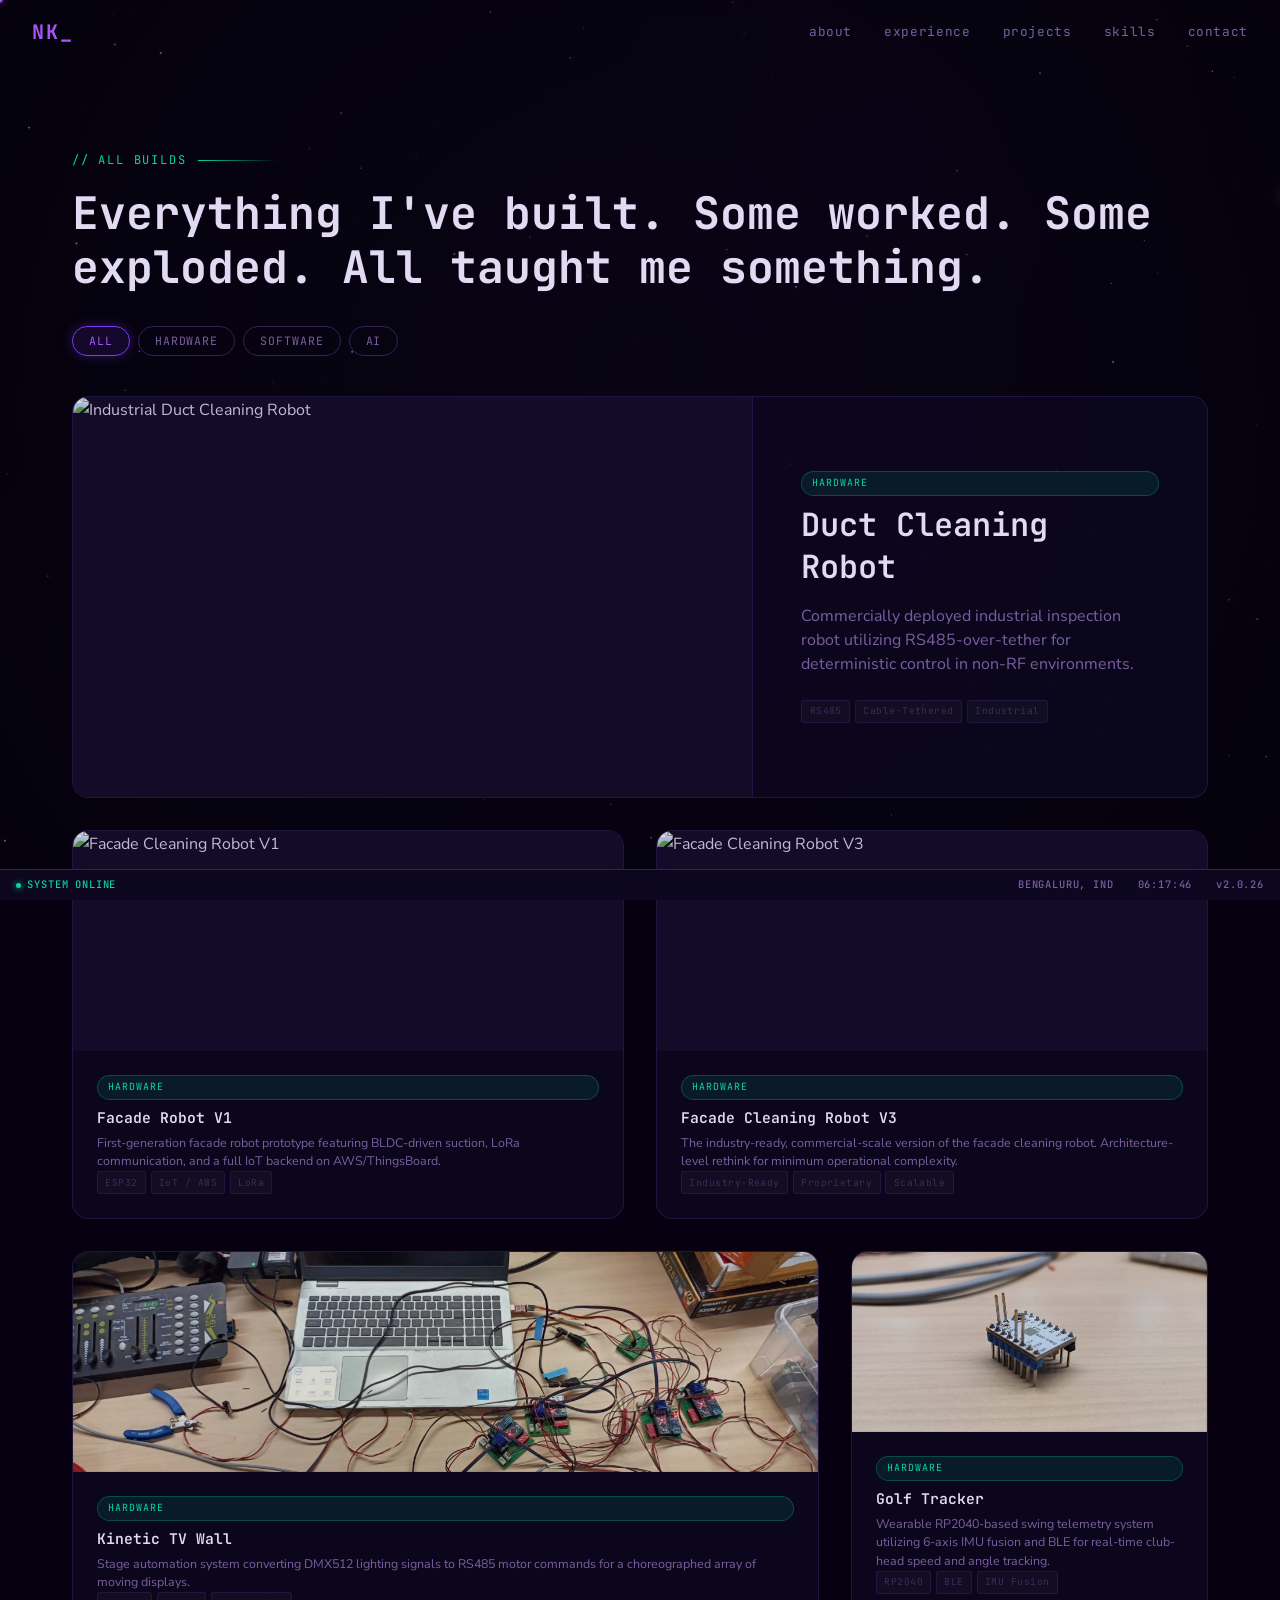
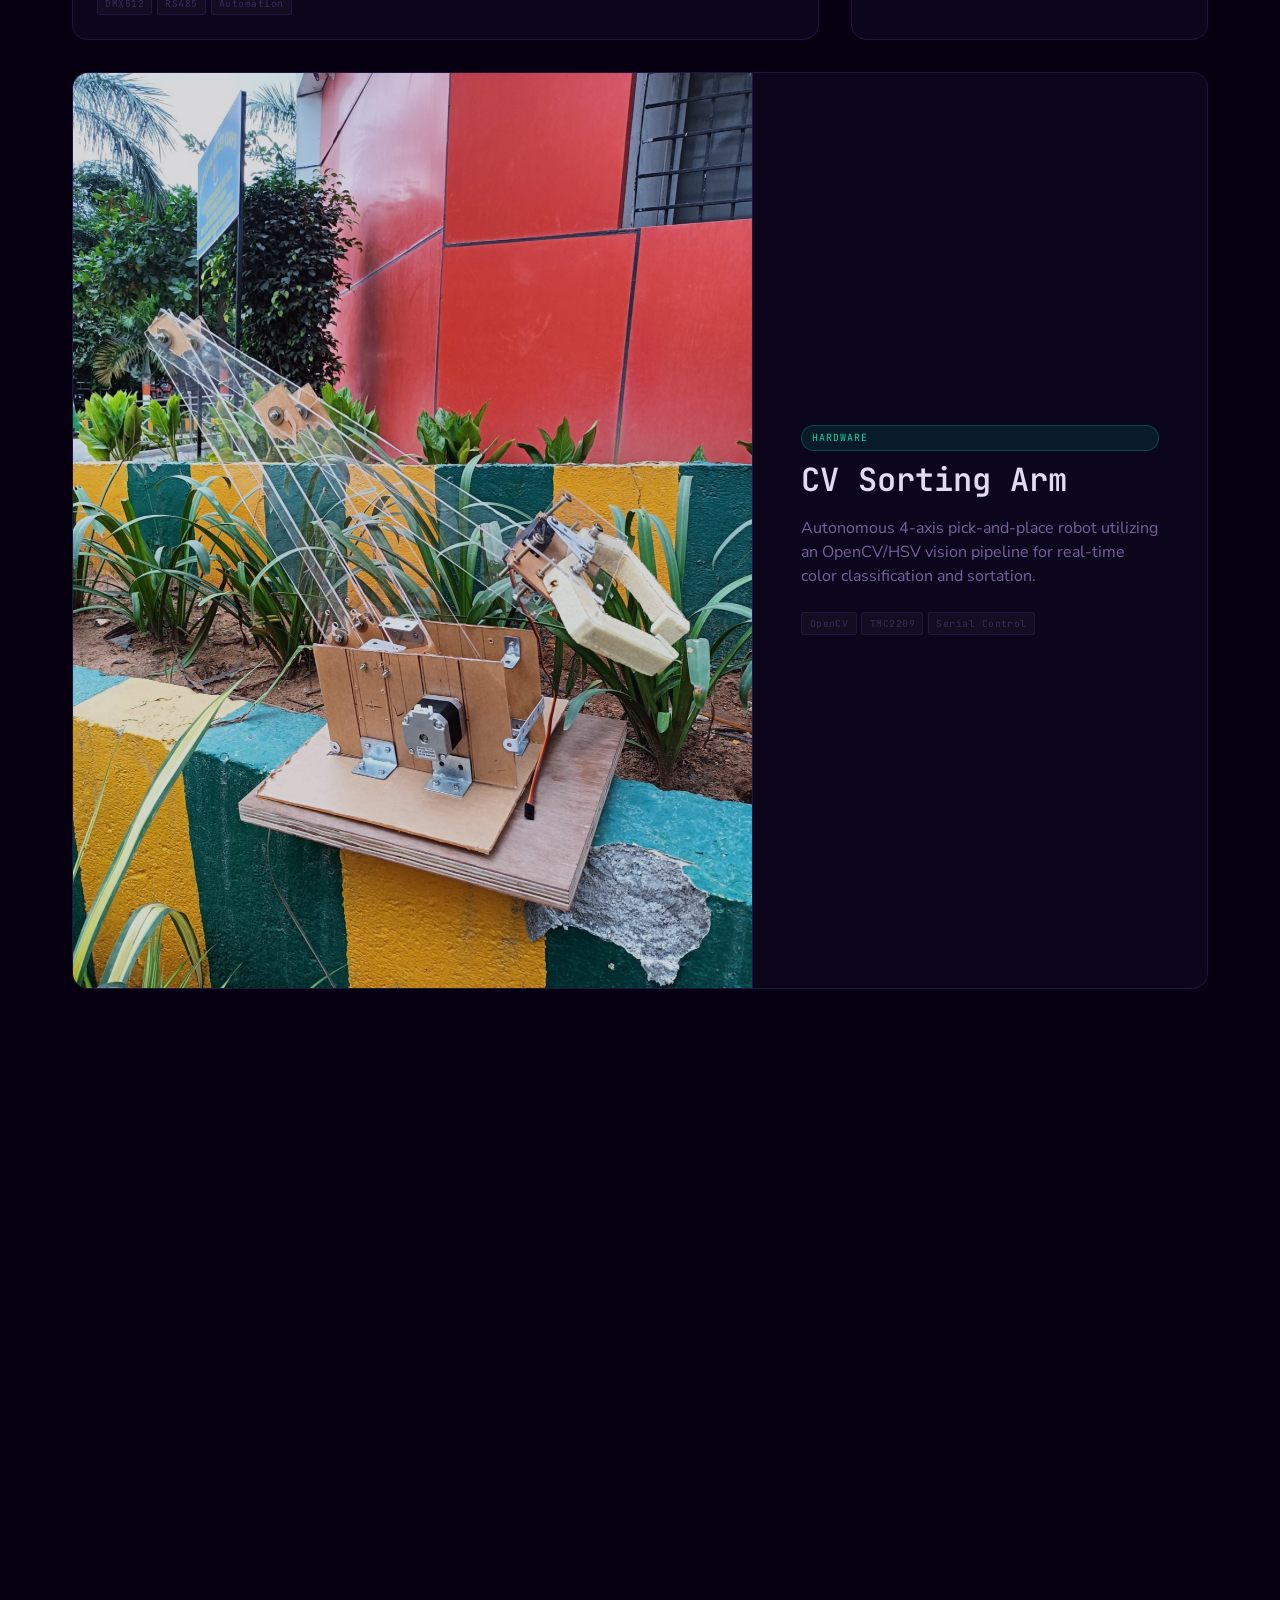
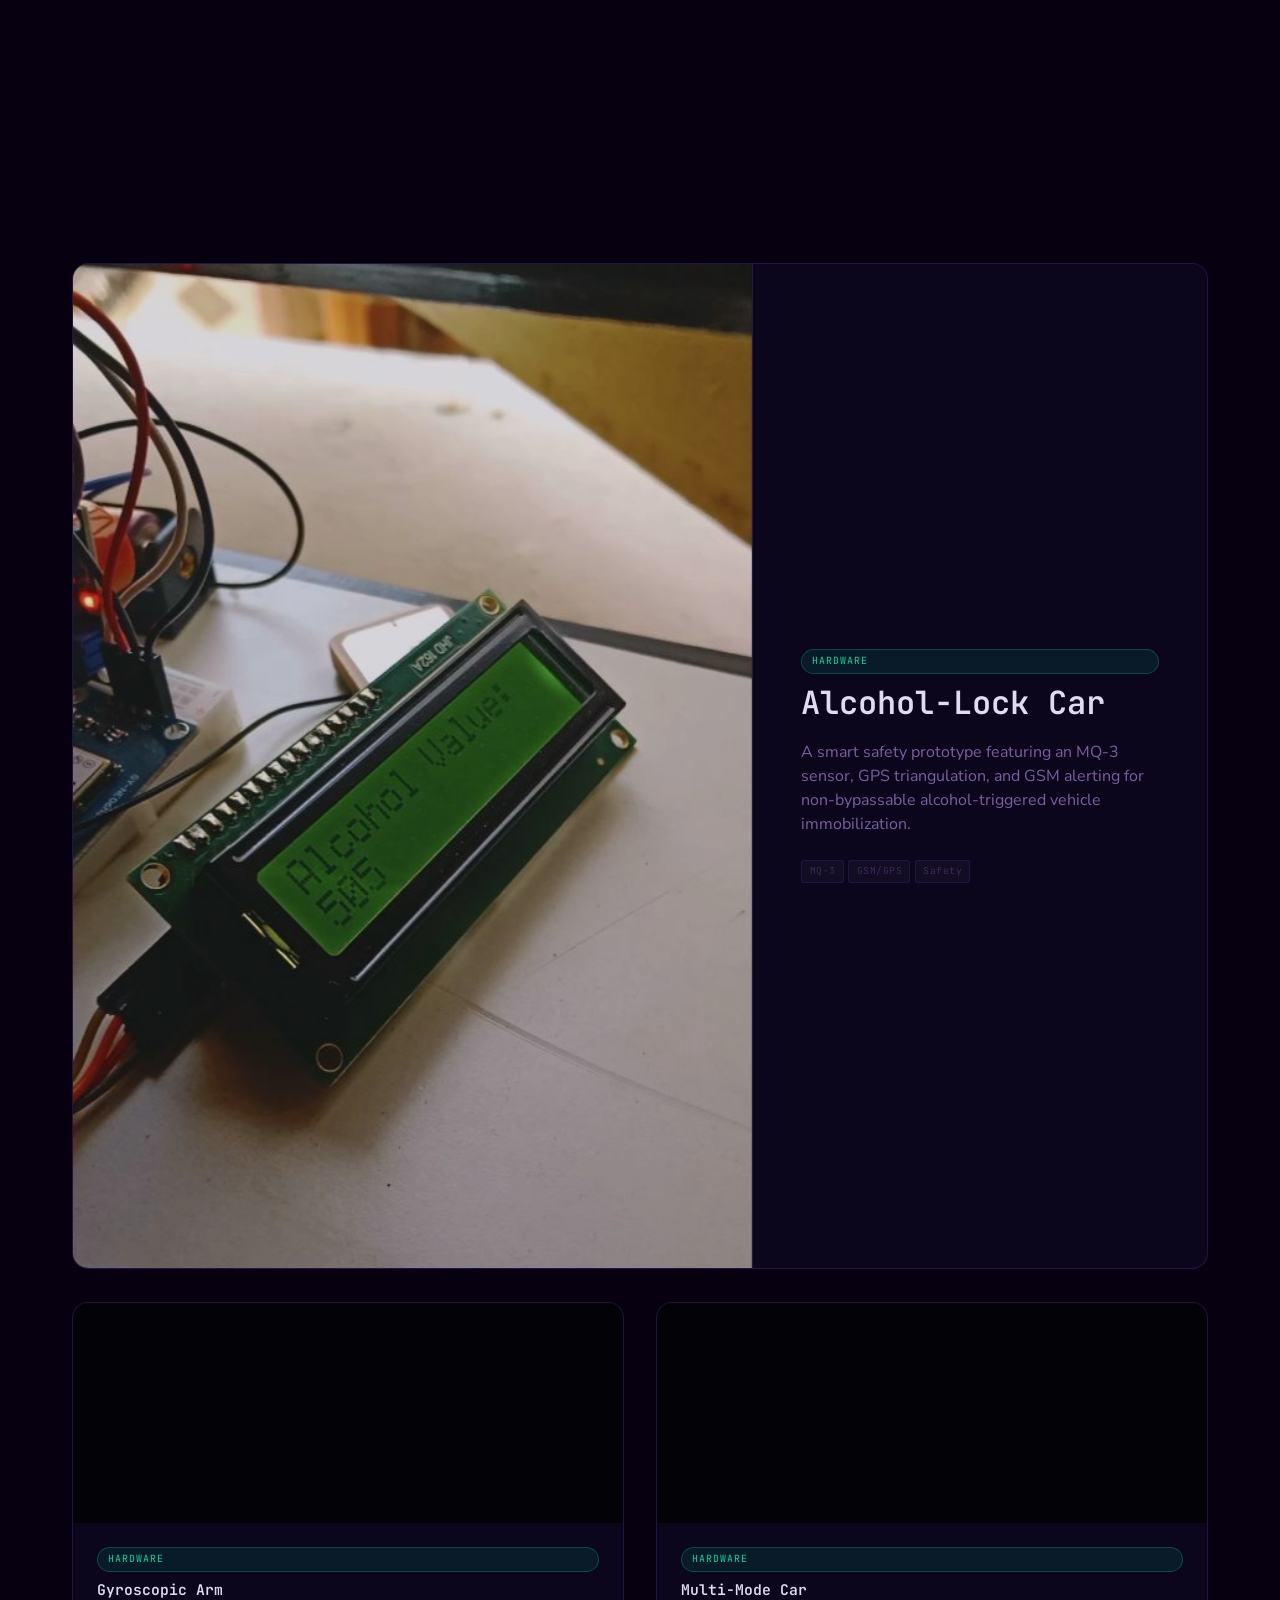
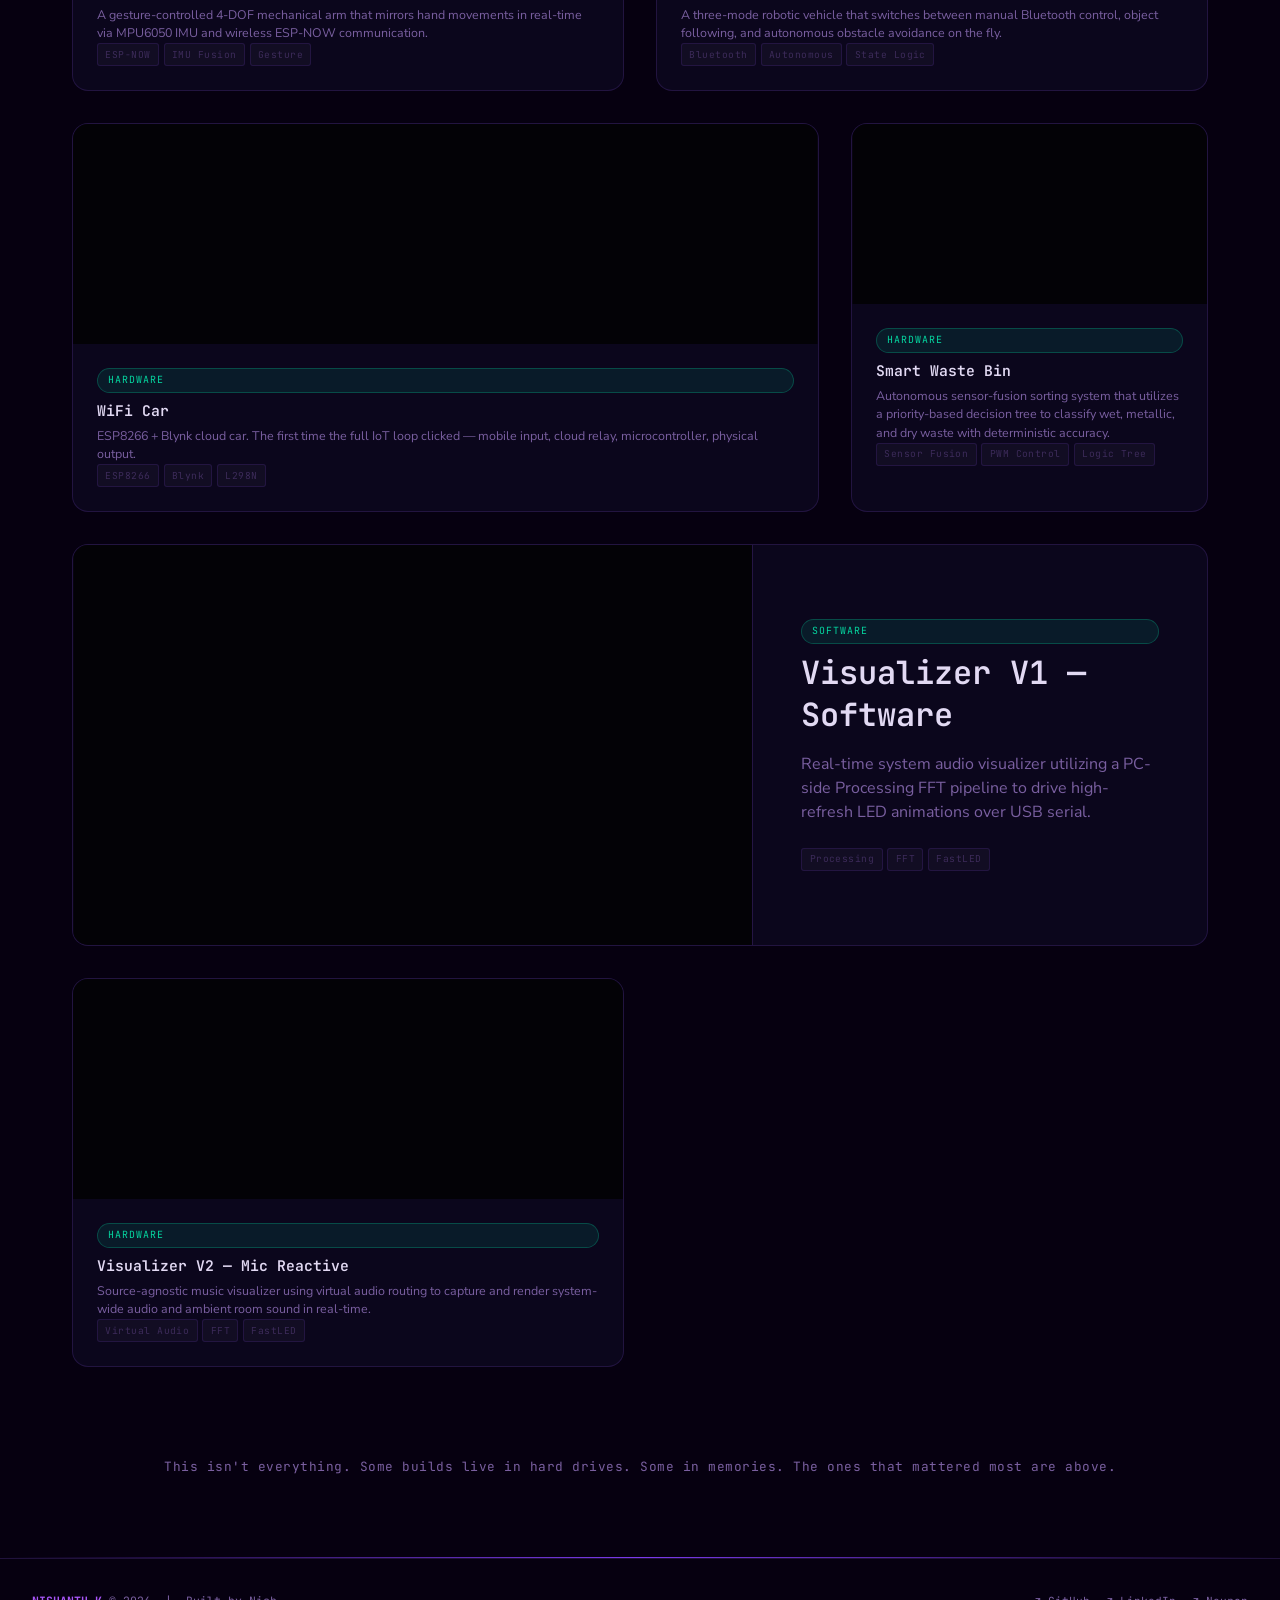
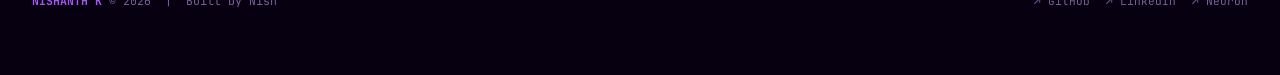
==== builds.html @ 912988c8 "Initial commit: Professional portfolio with terminal-style hero and electronics theme" ====
<!DOCTYPE html>
<html lang="en">
<head>
  <meta charset="UTF-8" />
  <meta name="viewport" content="width=device-width, initial-scale=1.0" />
  <title>All Builds — Nishanth K</title>
  <meta name="description" content="Portfolio of Nishanth K — Embedded Systems &amp; Robotics Engineer based in Bengaluru. I build the hardware. I write the firmware. I ship the robot." />
  <meta name="keywords" content="embedded systems, robotics engineer, ESP32, Arduino, IoT, firmware, PCB design, Bengaluru" />
  <meta property="og:title" content="All Builds — Nishanth K" />
  <meta property="og:description" content="Everything I've built. Some worked. Some exploded. All taught me something." />
  <meta property="og:type" content="website" />
  <link rel="icon" type="image/svg+xml" href="data:image/svg+xml,<svg xmlns='http://www.w3.org/2000/svg' viewBox='0 0 32 32'><rect width='32' height='32' fill='%23060010'/><text y='24' x='4' font-size='22' fill='%237c3aed' font-family='monospace' font-weight='bold'>N</text></svg>" />
  <link rel="stylesheet" href="styles.css" />
  <link rel="stylesheet" href="media.css" />
  <link rel="preconnect" href="https://fonts.googleapis.com">
  <link rel="preconnect" href="https://fonts.gstatic.com" crossorigin>
  <link href="https://fonts.googleapis.com/css2?family=JetBrains+Mono:wght@300;400;500;600;700&family=Nunito+Sans:ital,opsz,wght@0,6..12,200..1000;1,6..12,200..1000&display=swap" rel="stylesheet">
</head>
<body>

  <!-- ====== CUSTOM CURSOR ====== -->
  <div id="cursor-outer"></div>
  <div id="cursor-dot"></div>

  <!-- ====== SPACE BACKGROUND (global fixed) ====== -->
  <canvas id="space-canvas"></canvas>

  <!-- ====== NAVBAR ====== -->
  <nav id="navbar">
    <a href="index.html" class="nav-logo">NK</a>
    <ul class="nav-links" id="nav-links">
      <li><a href="index.html#about">about</a></li>
      <li><a href="index.html#experience">experience</a></li>
      <li><a href="index.html#projects">projects</a></li>
      <li><a href="index.html#skills">skills</a></li>
      <li><a href="index.html#contact">contact</a></li>
      <div id="nav-indicator"></div>
    </ul>
    <button class="hamburger" id="hamburger" aria-label="Menu">
      <span></span><span></span><span></span>
    </button>
  </nav>

  <!-- ====== MOBILE MENU ====== -->
  <div class="mobile-menu" id="mobile-menu">
    <a href="index.html#about" class="mobile-link">// about</a>
    <a href="index.html#experience" class="mobile-link">// experience</a>
    <a href="index.html#projects" class="mobile-link">// projects</a>
    <a href="index.html#skills" class="mobile-link">// skills</a>
    <a href="index.html#contact" class="mobile-link">// contact</a>
  </div>

  <section id="builds" style="padding-top: 150px; min-height: 80vh;">
    <div class="container">
      <div class="section-label reveal" data-type-label="// ALL BUILDS"></div>
      <h2 class="section-title reveal delay-1" style="margin-bottom: 2rem;">Everything I've built. Some worked. Some exploded. All taught me something.</h2>

      <div class="project-filters reveal delay-1" id="filter-bar">
        <button class="filter-btn active" data-filter="all">ALL</button>
        <button class="filter-btn" data-filter="hardware">HARDWARE</button>
        <button class="filter-btn" data-filter="software">SOFTWARE</button>
        <button class="filter-btn" data-filter="ai">AI</button>
      </div>

      <div class="projects-grid" id="projects-grid">
        <!-- 1. Duct Cleaning Robot -->
        <div class="project-card" data-cat="hardware" data-name="Duct Cleaning Robot" data-media-type="photos" data-media='["assets/duct-robot/D1.png"]'
          data-desc="HOOK: A robust, cable-tethered system engineered for high-consequence environments where wireless communication is biologically and physically impossible.

Built for actual commercial deployment in industrial HVAC and pipeline systems, this robot utilizes a dedicated cable tether for simultaneous power and persistent data transmission. A specialized video balun handles the high-fidelity conversion of analog camera feeds, transmitting live inspection telemetry directly to an integrated operator console.

The console acts as a centralized command hub, housing joystick interfaces and live monitors within a single, ruggedized handheld station. By utilizing RS485 differential signaling, the system ensures deterministic control over the robot’s motors even in metal-enclosed environments where RF signals cannot penetrate.

Unlike laboratory prototypes, multiple units of this architecture were deployed commercially in production facilities. The focus was on noise rejection and high-EMI resistance, ensuring that every operational deployment remained synchronized and stable under industrial loads.

KEY CHALLENGE: Transmitting reliable video and control signals simultaneously through a single tether in electrically noisy industrial environments. Selecting RS485 for its noise-rejection properties and specialized video baluns for signal conversion was critical to maintaining a persistent feed in harsh EMI conditions."
          data-tech="RS485, RJ45, Video Balun, Analog Camera, Cable Tether, L298N, Joystick Console, Embedded C, Motor Control Systems">
          <div class="project-light"></div>
          <div class="project-thumb">
            <img class="project-img" src="https://images.unsplash.com/photo-1581092160562-40aa08e78837?auto=format&fit=crop&w=800&q=80" alt="Industrial Duct Cleaning Robot" loading="lazy" />
            <div class="project-overlay"><div class="project-overlay-text">VIEW DETAILS</div></div>
          </div>
          <div class="project-body">
            <div class="project-category">HARDWARE</div>
            <div class="project-name">Duct Cleaning Robot</div>
            <div class="project-desc">Commercially deployed industrial inspection robot utilizing RS485-over-tether for deterministic control in non-RF environments.</div>
            <div class="project-tags">
              <span class="project-tag">RS485</span>
              <span class="project-tag">Cable-Tethered</span>
              <span class="project-tag">Industrial</span>
            </div>
          </div>
        </div>

        <!-- 2. Facade Cleaning Robot V1 -->
        <div class="project-card" data-cat="hardware" data-name="Facade Cleaning Robot V1" data-media-type="photos" data-media='["assets/facade-v1/V1.png"]'
          data-desc="HOOK: The prototype that proved the concept was buildable—a physical system that transitioned from an idea on paper to operating on a real building facade.

I owned the complete technical build from day one, covering the electronics, firmware, and mechanical assembly. The hardware utilized BLDC motors driven by ESCs for suction and movement, alongside a custom rotary brush and spray system. Power was managed by a heavy-duty SMPS engineered to handle the simultaneous current demands of multiple high-draw components without voltage sag.

The software architecture was built for real-world deployment, utilizing an ESP32 to communicate with a Mosquitto MQTT broker on AWS. For device management and telemetry, I integrated ThingsBoard and Ubidots, with a Flask backend serving as the API layer. The wireless stack went through multiple field iterations—testing WiFi and GSM before LoRa emerged as the only robust outdoor solution.

This version wasn't about refined polish; it was about exposing every engineering assumption that needed to fail before V2 could exist. Every component—from brush mounting geometry to communication protocols—was prototyped, tested, and redesigned based on real failure modes encountered during facade deployment.

KEY CHALLENGE: Establishing a reliable real-time communication pipeline between an outdoor robot and a cloud backend under unpredictable environmental conditions. Field tests exposed unique failure modes that never appeared during bench testing, necessitating a pivot to LoRa to ensure deterministic control."
          data-tech="ESP32, LoRa, BLDC Motors, ESCs, SMPS, MQTT/Mosquitto, AWS, ThingsBoard, Ubidots, Flask, Embedded C, 3D Printed Prototypes">
          <div class="project-light"></div>
          <div class="project-thumb">
            <img class="project-img" src="https://images.unsplash.com/photo-1581091226825-a6a2a5aee158?auto=format&fit=crop&w=800&q=80" alt="Facade Cleaning Robot V1" loading="lazy" />
            <div class="project-overlay"><div class="project-overlay-text">VIEW DETAILS</div></div>
          </div>
          <div class="project-body">
            <div class="project-category">HARDWARE</div>
            <div class="project-name">Facade Robot V1</div>
            <div class="project-desc">First-generation facade robot prototype featuring BLDC-driven suction, LoRa communication, and a full IoT backend on AWS/ThingsBoard.</div>
            <div class="project-tags">
              <span class="project-tag">ESP32</span>
              <span class="project-tag">IoT / AWS</span>
              <span class="project-tag">LoRa</span>
            </div>
          </div>
        </div>

        <!-- 3. Facade Cleaning Robot V3 -->
        <div class="project-card" data-cat="hardware" data-name="Facade Cleaning Robot V3" data-media-type="photos" data-media='["assets/facade-v3/V3.png"]'
          data-desc="HOOK: The industry-ready evolution—a fundamental architectural shift that eliminated operational complexity and scaled the concept for commercial volume.

V3 represents a departure from V2's linear evolution, focusing on a ground-up mechanical rethink. The objective was to strip away the deployment friction of earlier versions, resulting in a streamlined system that significantly reduced the manpower and auxiliary equipment required for on-site setup.

The prototype was fully built and validated, with the complete technology package transferred for production. This iteration proved that facade cleaning could scale beyond a single specialist team, transforming a complex robotic operation into a repeatable, commercial-grade service.

Due to the nature of the development at Fubotics, specific technical details of the reorganized mechanism remain proprietary. However, the system maintains the robust communication backbone of its predecessors, utilizing ESP32, LoRa, and ESP-NOW within a cloud-synchronised AWS architecture.

KEY CHALLENGE: Rethinking the core architecture from scratch to eliminate operational complexity without compromising performance. The central constraint was commercial scalability: reducing the footprint and setup time to ensure the system remained viable for large-scale, multi-team deployments."
          data-tech="ESP32, LoRa, ESP-NOW, Embedded C, Motor Control Systems, MQTT, AWS">
          <div class="project-light"></div>
          <div class="project-thumb">
            <img class="project-img" src="https://images.unsplash.com/photo-1581091226825-a6a2a5aee158?auto=format&fit=crop&w=800&q=80" alt="Facade Cleaning Robot V3" loading="lazy" />
            <div class="project-overlay"><div class="project-overlay-text">VIEW DETAILS</div></div>
          </div>
          <div class="project-body">
            <div class="project-category">HARDWARE</div>
            <div class="project-name">Facade Cleaning Robot V3</div>
            <div class="project-desc">The industry-ready, commercial-scale version of the facade cleaning robot. Architecture-level rethink for minimum operational complexity.</div>
            <div class="project-tags">
              <span class="project-tag">Industry-Ready</span>
              <span class="project-tag">Proprietary</span>
              <span class="project-tag">Scalable</span>
            </div>
          </div>
        </div>

        <!-- 4. Kinetic TV Wall Installation -->
        <div class="project-card" data-cat="hardware" data-name="Kinetic TV Wall Installation" data-media-type="photos" data-media='["assets/kinetic-wall/CF2.jfif","assets/kinetic-wall/CF3.jfif","assets/kinetic-wall/CF4.jfif","assets/kinetic-wall/CF5.jfif","assets/kinetic-wall/CF6.jfif","assets/kinetic-wall/CT1.jfif"]'
          data-desc="HOOK: A large-scale architectural installation where vertical screen motion becomes the art, choreographed via professional lighting protocols.

Built upon a heavy-duty extruded aluminum framework, this installation features five to six full-sized televisions mounted on belt-driven linear axes. Each axis is powered by high-torque stepper motors specifically engineered for precise, repeatable vertical travel over extended operational cycles.

The system's intelligence lies in the communication bridge. I developed an architecture that captures DMX512 signals from a professional lighting console and converts them to RS485 for the distributed motor controllers. Each controller independently executes position and speed commands, perfectly synchronized to the DMX master timeline.

I owned the entire electronics pipeline—from signal conversion and RS485 topology to driver configuration and motor tuning. This integration ensures that the mechanical load is handled with deterministic control, maintaining perfect visual alignment across all moving elements.

KEY CHALLENGE: Converting the DMX512 lighting protocol into real-time RS485 motor control commands with zero drift. In a large-scale installation, any timing latency or signal interference is immediately visible as desynchronized movement; achieving sub-millisecond precision across the entire rig was the central engineering hurdle."
          data-tech="DMX512, RS485, Stepper Motors, Belt Drive System, Stepper Drivers, Extruded Aluminum Framework, Embedded Motor Controllers">
          <div class="project-light"></div>
          <div class="project-thumb">
            <img class="project-img" src="https://images.unsplash.com/photo-1555664424-778a1e5e1b48?auto=format&fit=crop&w=800&q=80" alt="Kinetic TV Wall Installation" loading="lazy" />
            <div class="project-overlay"><div class="project-overlay-text">VIEW DETAILS</div></div>
          </div>
          <div class="project-body">
            <div class="project-category">HARDWARE</div>
            <div class="project-name">Kinetic TV Wall</div>
            <div class="project-desc">Stage automation system converting DMX512 lighting signals to RS485 motor commands for a choreographed array of moving displays.</div>
            <div class="project-tags">
              <span class="project-tag">DMX512</span>
              <span class="project-tag">RS485</span>
              <span class="project-tag">Automation</span>
            </div>
          </div>
        </div>

        <!-- 5. Golf Tracker - Golf Swing Analyzer -->
        <div class="project-card" data-cat="hardware" data-name="Golf Tracker - Golf Swing Analyzer" data-media-type="photos" data-media='["assets/golf-tracker/CT1.jfif","assets/golf-tracker/CF2.jfif","assets/golf-tracker/CF3.jfif","assets/golf-tracker/CF4.jfif","assets/golf-tracker/CF5.jfif","assets/golf-tracker/CF6.jfif"]'
          data-desc="HOOK: Camera-free, wearable swing telemetry that provides professional-grade feedback directly from the club shaft.

The hardware is centered around the Arduino Nano RP2040 Connect, utilizing its onboard LSM6DSOX 6-axis IMU to capture the full 3D motion profile of a swing. From a single chip, the system tracks peak angular velocity, wrist rotation, and arc consistency, mapping user intent to deterministic physical data.

Data transmission is handled over BLE to a mobile companion dashboard, providing immediate post-impact metrics such as swing plane angle and trajectory deviation. The RP2040's dual-core architecture is leveraged to ensure continuous high-frequency IMU sampling on one core while the other manages wireless synchronization without data loss.

To maintain the natural ergonomics of the club, I designed and 3D printed an ultra-lightweight, balanced clip-on housing. This ensures that the sensor remains secure during high-velocity motions without altering the club's swing weight or the player's feel.

KEY CHALLENGE: Extracting actionable swing metrics from raw IMU data in real-time. Accelerometer and gyroscope outputs are inherently noisy and prone to drift; I implemented a complementary filter to fuse both sensor streams into stable, coachable readings that accurately represent the physical motion."
          data-tech="Arduino Nano RP2040 Connect, LSM6DSOX IMU, BLE, Complementary Filter, 3D Printed Enclosure, Companion App">
          <div class="project-light"></div>
          <div class="project-thumb">
            <img class="project-img" src="https://images.unsplash.com/photo-1518770660439-4636190af475?auto=format&fit=crop&w=800&q=80" alt="Golf Swing Analyzer" loading="lazy" />
            <div class="project-overlay"><div class="project-overlay-text">VIEW DETAILS</div></div>
          </div>
          <div class="project-body">
            <div class="project-category">HARDWARE</div>
            <div class="project-name">Golf Tracker</div>
            <div class="project-desc">Wearable RP2040-based swing telemetry system utilizing 6-axis IMU fusion and BLE for real-time club-head speed and angle tracking.</div>
            <div class="project-tags">
              <span class="project-tag">RP2040</span>
              <span class="project-tag">BLE</span>
              <span class="project-tag">IMU Fusion</span>
            </div>
          </div>
        </div>

        <!-- 6. Sorting Robotic Arm -->
        <div class="project-card" data-cat="hardware" data-name="Sorting Robotic Arm" data-media-type="photos" data-media='["assets/robotic-arm/Mini1.jfif","assets/robotic-arm/Mini2.jfif","assets/robotic-arm/Mini3.jfif","assets/robotic-arm/Mini4.jfif","assets/robotic-arm/Mini6.jfif","assets/robotic-arm/Mini7.jfif","assets/robotic-arm/Mini8.jfif"]'
          data-desc="HOOK: A four-axis autonomous system that sees, decides, and sorts—bridging the gap between computer vision and mechanical actuation.

The arm's physical framework is hand-fabricated from acrylic sheet, with each joint manually engineered and assembled. Motion is driven by four independent stepper motors utilizing TMC2209 drivers, providing the precise angular resolution required for high-repetition pick-and-place routines across its full operational volume.

The intelligence layer is powered by an OpenCV-based vision pipeline. By analyzing live camera feeds using HSV color-space masking, the system classifies objects in real-time. Once a target is identified, the host computer transmits serial commands to an Arduino, triggering a deterministic movement sequence that spans all four axes.

The entire sortation cycle—from object detection and gripper actuation to transportation and home-position reset—runs autonomously. This creates a closed-loop system where software intent is translated into precise, physical logic without any human intervention after initial deployment.

KEY CHALLENGE: Translating fluctuating computer vision output into reliable, repeatable mechanical sequences. Achieving consistent detection required precise calibration of HSV thresholds to account for varying ambient lighting conditions; I had to balance sensitivity to avoid both misclassification and detection failures in unstable environments."
          data-tech="Arduino, TMC2209 Stepper Drivers, Stepper Motors, OpenCV, Python, USB Serial Communication, Hand-Fabricated Acrylic Frame">
          <div class="project-light"></div>
          <div class="project-thumb">
            <img class="project-img" src="https://images.unsplash.com/photo-1561557944-6e7860d1a7eb?auto=format&fit=crop&w=800&q=80" alt="Color-Detecting Robotic Arm" loading="lazy" />
            <div class="project-overlay"><div class="project-overlay-text">VIEW DETAILS</div></div>
          </div>
          <div class="project-body">
            <div class="project-category">HARDWARE</div>
            <div class="project-name">CV Sorting Arm</div>
            <div class="project-desc">Autonomous 4-axis pick-and-place robot utilizing an OpenCV/HSV vision pipeline for real-time color classification and sortation.</div>
            <div class="project-tags">
              <span class="project-tag">OpenCV</span>
              <span class="project-tag">TMC2209</span>
              <span class="project-tag">Serial Control</span>
            </div>
          </div>
        </div>

        <!-- 7. Hexarover — 6-Wheel All Terrain Robot -->
        <div class="project-card" data-cat="hardware" data-name="Hexarover — 6-Wheel All Terrain Robot" data-media-type="photos" data-media='["assets/hexarover/IMG20241121215241.jpg","assets/hexarover/IMG20241122121353.jpg","assets/hexarover/IMG20241122064318.jpg","assets/hexarover/IMG20241205045356.jpg","assets/hexarover/IMG20241209052958.jpg","assets/hexarover/IMG20241209064607.jpg","assets/hexarover/IMG20241209064745.jpg","assets/hexarover/IMG20250210143704.jpg","assets/hexarover/IMG20250210144311_01.jpg"]'
          data-desc="HOOK: A high-torque, six-wheel terrestrial platform designed for environments where standard locomotion fails.

Built with a tank-drive configuration, the Hexarover features six Johnson DC motors housed in a rigid PVC and acrylic frame. This combination maintains a high power-to-weight ratio while providing the structural integrity needed to climb stairs and traverse rough terrain without mechanical fatigue.

The heart of the drivetrain is the BTS7960 motor driver array. These high-current H-bridges were selected specifically to handle the significant inductive loads of the Johnson motors, which draw substantial current when navigating obstacles. Cheaper alternatives would simply fail under the thermal stress of sustained high-torque operation.

Control is handled via a dual-channel architecture. While primary operation occurs over Bluetooth via an HC-05 module, the system also supports WiFi as a secondary input channel for extended range. Steering is performed differentially, allowing the robot to pivot on its own axis for maximum maneuverability in tight, obstructed spaces.

KEY CHALLENGE: Managing the massive simultaneous current draw of six Johnson motors under heavy load. Preventing power system brownouts required a robust power distribution network and the selection of motor drivers rated significantly above expected peak currents to ensure stability on unpredictable terrain."
          data-tech="Arduino, BTS7960 Motor Drivers, Johnson DC Motors, HC-05 Bluetooth, WiFi Module, PVC and Acrylic Frame, Tank Drive Configuration, 6WD">
          <div class="project-light"></div>
          <div class="project-thumb">
            <img class="project-img" src="https://images.unsplash.com/photo-1485827404703-89b55fcc595e?auto=format&fit=crop&w=800&q=80" alt="Hexarover" loading="lazy" />
            <div class="project-overlay"><div class="project-overlay-text">VIEW DETAILS</div></div>
          </div>
          <div class="project-body">
            <div class="project-category">HARDWARE</div>
            <div class="project-name">Hexarover</div>
            <div class="project-desc">6-wheel all-terrain platform featuring high-current BTS7960 drivers and a rigid PVC/acrylic frame for robust locomotive navigation.</div>
            <div class="project-tags">
              <span class="project-tag">BTS7960</span>
              <span class="project-tag">6WD</span>
              <span class="project-tag">Terrain Nav</span>
            </div>
          </div>
        </div>

        <!-- 8. ESPCam Coin Counter -->
        <div class="project-card" data-cat="ai" data-name="ESPCam Coin Counter" data-media-type="photos" data-media='["assets/espcam/ESPCam1.jfif","assets/espcam/ESPcam2.jfif"]'
          data-desc="HOOK: Real-time, camera-based coin sortation achieved through classical computer vision pipelines—no heavy ML models, just pure edge detection logic.

The architecture comprises an ESP32-CAM streaming live MJPEG telemetry over WiFi to a local Python environment. Utilizing OpenCV, the signal is processed through a deterministic CV pipeline: noise reduction via Gaussian blur, grayscale conversion, and Canny edge detection to isolate precise object boundaries.

Classification is performed via contour analysis and area thresholding. By mapping the pixel-area of detected contours to known coin dimensions, the system distinguishes denominations in real-time. A live overlay highlights each valid coin with a bounding circle, providing a continuously updated total on the host dashboard.

This project demonstrates the efficiency of classical vision algorithms over resource-heavy machine learning. By operating directly on geometric and topological features, the system achieves sub-millisecond classification speeds that are ideal for high-throughput edge environments.

KEY CHALLENGE: Eliminating false edges caused by specular highlights on reflective coin surfaces. Since coins are inherently reflective, shadows and glare often create artifact contours; I solved this by iteratively tuning the Gaussian blur kernel and Canny thresholds to suppress surface reflections while maintaining structural boundary integrity."
          data-tech="ESP32-CAM, Python, OpenCV, MJPEG Stream, Contour Detection, Canny Edge Detection, Area Thresholding, WiFi">
          <div class="project-light"></div>
          <div class="project-thumb">
            <img class="project-img" src="https://images.unsplash.com/photo-1642427749670-f20e2e76ed8c?auto=format&fit=crop&w=800&q=80" alt="ESPCam Coin Counter" loading="lazy" />
            <div class="project-overlay"><div class="project-overlay-text">VIEW DETAILS</div></div>
          </div>
          <div class="project-body">
            <div class="project-category ai">CV / AI</div>
            <div class="project-name">CV Coin Counter</div>
            <div class="project-desc">Pure computer vision pipeline utilizing MJPEG streaming from ESP32-CAM to classify and count coin denominations via Canny/Contour analysis.</div>
            <div class="project-tags">
              <span class="project-tag">ESP32-CAM</span>
              <span class="project-tag">OpenCV</span>
              <span class="project-tag">CV Pipeline</span>
            </div>
          </div>
        </div>

        <!-- 9. Compass — Internal R&D OS -->
        <div class="project-card" data-cat="software" data-name="Compass — Internal R&D OS" data-media-type="photos" data-media='["assets/compass/Screenshot 2026-04-14 172843.png","assets/compass/Screenshot 2026-04-14 172901.png","assets/compass/Screenshot 2026-04-14 172913.png"]'
          data-desc="HOOK: A high-fidelity internal operating system built to centralize institutional knowledge across every level of robotic research and development.

Compass was engineered from scratch for Fubotics to transition institutional knowledge from scattered spreadsheets into a unified R&D platform. It integrates four core modules: an experiment tracker with full version history, a real-time lab inventory management system, project-contextual team chat, and a sophisticated RAG-driven AI assistant.

The AI intelligence layer utilizes a Retrieval-Augmented Generation pipeline. Technical specs, build logs, and experiment data are chunked and embedded via pgvector in Supabase. This data is processed serverlessly via Supabase Edge Functions and passed to Gemini 2.5 Flash for accurate synthesis, with Mistral serving as a high-reliability fallback.

Currently deployed on Cloudflare Pages and actively used in production, Compass serves as the single source of truth for the company. It ensures that every hardware failure, component procurement, and architectural experiment is indexed and searchable, turning raw data into an actionable technical roadmap.

KEY CHALLENGE: Engineering a RAG system capable of high-accuracy retrieval across a fragmented document corpus. I implemented a custom chunking strategy and recursive metadata filtering to navigate a mix of structured experiment tables and unstructured build notes, preventing context bleed and ensuring retrieval relevance in a multi-domain vector store."
          data-tech="React, Supabase, pgvector, PostgreSQL, Gemini 2.5 Flash, Mistral, Supabase Edge Functions, RAG Pipeline, Vector Embeddings, Cloudflare Pages">
          <div class="project-light"></div>
          <div class="project-thumb">
            <img class="project-img" src="https://images.unsplash.com/photo-1555066925-5fe5c2cbfb9b?auto=format&fit=crop&w=800&q=80" alt="Compass — Internal R&D OS" loading="lazy" />
            <div class="project-overlay"><div class="project-overlay-text">VIEW DETAILS</div></div>
          </div>
          <div class="project-body">
            <div class="project-category software">SOFTWARE</div>
            <div class="project-name">Compass R&D OS</div>
            <div class="project-desc">Full internal R&D OS featuring experiment tracking, inventory management, and a specialized RAG AI assistant for Fubotics technical records.</div>
            <div class="project-tags">
              <span class="project-tag">RAG / AI</span>
              <span class="project-tag">Supabase</span>
              <span class="project-tag">Cloudflare</span>
            </div>
          </div>
        </div>

        <!-- 10. Marketing Agent -->
        <div class="project-card" data-cat="ai" data-name="Marketing Agent" data-media-type="photos" data-media="[]"
          data-desc="Multi-agent marketing automation system for Fubotics. LangGraph orchestrates a CrewAI crew that researches, writes, and publishes content across platforms. Human-in-the-loop (HITL) approval via a Telegram bot before anything goes live. Supports multi-platform scheduling."
          data-tech="LangGraph,CrewAI,LangChain,Telegram Bot,HITL,Python,OpenRouter">
          <div class="project-light"></div>
          <div class="project-thumb">
            <img class="project-img" src="https://images.unsplash.com/photo-1677442136019-21780ecad995?auto=format&fit=crop&w=800&q=80" alt="Fubotics Marketing Agent" loading="lazy" />
            <div class="project-overlay"><div class="project-overlay-text">VIEW DETAILS</div></div>
          </div>
          <div class="project-body">
            <div class="project-category ai">AI</div>
            <div class="project-name">Fubotics Marketing Agent</div>
            <div class="project-desc">LangGraph + CrewAI multi-agent system. HITL Telegram approval. Multi-platform publishing.</div>
            <div class="project-tags">
              <span class="project-tag">LangGraph</span>
              <span class="project-tag">CrewAI</span>
              <span class="project-tag">HITL</span>
            </div>
          </div>
        </div>

        <!-- 11. Alcohol Detection & Engine Lock Car -->
        <div class="project-card" data-cat="hardware" data-name="Alcohol Detection & Engine Lock Car" data-media-type="photos" data-media='["assets/alcohol-car/AD1.jfif","assets/alcohol-car/AD2.jfif","assets/alcohol-car/AD3.jfif","assets/alcohol-car/AD4.jfif","assets/alcohol-car/AD5.jfif"]'
          data-desc="HOOK: A non-bypassable safety system that detects alcohol impairment in real-time, immobilizes the vehicle, and transmits GPS-tagged location alerts.

The system utilizes an MQ-3 alcohol sensor to continuously monitor ethanol concentration in the cabin. When levels exceed a deterministic threshold, an Arduino Uno triggers simultaneous actions: the L298N motor driver is disabled to cut power to the drive motors, and a SIM800L GSM module fires an emergency SMS alert.

To ensure actionable reporting, a NEO-6M GPS module is integrated into the alert pipeline. This allows the system to transmit precise live coordinates inside the notification, ensuring the vehicle is not only stopped but also geographically identified for an immediate response.

The vehicle remains in a locked state, with motor logic fully disabled, until detected alcohol levels drop below the safe threshold. This ensures the system cannot be simply bypassed or ignored mid-operation.

KEY CHALLENGE: Calibrating the MQ-3 analog threshold to be reliable across varying environmental conditions. Sensor drift, ambient humidity, and temperature variations necessitated extensive threshold tuning and warm-up interval handling to ensure the system provided trustworthy data without false triggers."
          data-tech="Arduino Uno, MQ-3 Alcohol Sensor, SIM800L GSM, NEO-6M GPS, L298N Motor Driver, DC Motors">
          <div class="project-light"></div>
          <div class="project-thumb">
            <img class="project-img" src="https://images.unsplash.com/photo-1518770660439-4636190af475?auto=format&fit=crop&w=800&q=80" alt="Alcohol Detection &amp; Engine Lock Car" loading="lazy" />
            <div class="project-overlay"><div class="project-overlay-text">VIEW DETAILS</div></div>
          </div>
          <div class="project-body">
            <div class="project-category">HARDWARE</div>
            <div class="project-name">Alcohol-Lock Car</div>
            <div class="project-desc">A smart safety prototype featuring an MQ-3 sensor, GPS triangulation, and GSM alerting for non-bypassable alcohol-triggered vehicle immobilization.</div>
            <div class="project-tags">
              <span class="project-tag">MQ-3</span>
              <span class="project-tag">GSM/GPS</span>
              <span class="project-tag">Safety</span>
            </div>
          </div>
        </div>

        <!-- 12. Gyroscopic Robotic Arm -->
        <div class="project-card" data-cat="hardware" data-name="Gyroscopic Robotic Arm" data-media-type="video" data-media='["https://streamable.com/ely9nw"]'
          data-desc="HOOK: A robotic arm that mirrors your hand movements in real-time—zero buttons, zero apps, pure gesture.

Developed in two phases, the project began with a hand-fabricated foam board structure to establish the mechanical foundation and PWM control logic for four independent servo joints. Phase two introduced a wrist-mounted MPU6050 IMU to capture accelerometer and gyroscope data.

An ESP32 processes these raw sensor outputs, extracting X and Y tilt angles to map them directly to servo positions. Communication between the wrist unit and the arm is handled wirelessly via ESP-NOW, providing a low-latency, peer-to-peer connection that eliminates the need for a router.

The result is a responsive, intuitive interface where the mechanical arm acts as a physical extension of the user's hand movements, rotating and lifting in direct proportion to wrist tilt.

KEY CHALLENGE: Converting raw IMU sensor data into smooth, proportional servo movement. The MPU6050 output is inherently noisy; achieving fluid motion required implementing precise filtering and angle mapping to eliminate jitter and calibrate the sensitivity for a natural, lag-free experience."
          data-tech="ESP32, MPU6050 IMU, PCA9685 PWM Driver, SG90 Servo Motors, ESP-NOW, Foam Board Frame">
          <div class="project-light"></div>
          <div class="project-thumb">
            <img class="project-img" src="https://images.unsplash.com/photo-1518770660439-4636190af475?auto=format&fit=crop&w=800&q=80" alt="Gyroscopic Robotic Arm" loading="lazy" />
            <div class="project-overlay"><div class="project-overlay-text">VIEW DETAILS</div></div>
          </div>
          <div class="project-body">
            <div class="project-category">HARDWARE</div>
            <div class="project-name">Gyroscopic Arm</div>
            <div class="project-desc">A gesture-controlled 4-DOF mechanical arm that mirrors hand movements in real-time via MPU6050 IMU and wireless ESP-NOW communication.</div>
            <div class="project-tags">
              <span class="project-tag">ESP-NOW</span>
              <span class="project-tag">IMU Fusion</span>
              <span class="project-tag">Gesture</span>
            </div>
          </div>
        </div>

        <!-- 13. Bluetooth Multi-Mode Car -->
        <div class="project-card" data-cat="hardware" data-name="Bluetooth Multi-Mode Car" data-media-type="video" data-media='["https://streamable.com/8n8ri5"]'
          data-desc="HOOK: Not just a remote-controlled car—this build is a multi-mode platform capable of transitioning between user intent and autonomous behavior in real-time.

An Arduino Uno acts as the central logic unit, receiving commands over Bluetooth via an HC-05 module paired with a custom mobile application. The car supports three distinct operating modes: manual directional control, autonomous object-following, and obstacle avoidance.

The system utilizes an ultrasonic sensor to either orbit a target at a fixed distance or execute collision-avoidance logic. An L298N motor driver translates these high-level decisions into precise DC motor movements across all modes.

The core engineering effort focused on state consistency. Since manual and autonomous scripts share the same sensor and motor hardware, the firmware was architected to handle transitions cleanly, preventing erratic movements during mid-motion mode switches.

KEY CHALLENGE: Managing clean transitions between manual and autonomous control modes on the same hardware. This required careful firmware state management so that switching modes mid-motion didn’t result in sensor conflicts or unpredictable motor behavior."
          data-tech="Arduino Uno, HC-05 Bluetooth, Ultrasonic Sensor, L298N Motor Driver, DC Motors, Custom Mobile App">
          <div class="project-light"></div>
          <div class="project-thumb">
            <img class="project-img" src="https://images.unsplash.com/photo-1518770660439-4636190af475?auto=format&fit=crop&w=800&q=80" alt="Bluetooth Multi-Mode Car" loading="lazy" />
            <div class="project-overlay"><div class="project-overlay-text">VIEW DETAILS</div></div>
          </div>
          <div class="project-body">
            <div class="project-category">HARDWARE</div>
            <div class="project-name">Multi-Mode Car</div>
            <div class="project-desc">A three-mode robotic vehicle that switches between manual Bluetooth control, object following, and autonomous obstacle avoidance on the fly.</div>
            <div class="project-tags">
              <span class="project-tag">Bluetooth</span>
              <span class="project-tag">Autonomous</span>
              <span class="project-tag">State Logic</span>
            </div>
          </div>
        </div>

        <!-- 14. WiFi Car -->
        <div class="project-card" data-cat="hardware" data-name="WiFi Car" data-media-type="video" data-media='["https://streamable.com/2f3d2b"]'
          data-desc="HOOK: One of the earliest lessons in embedded systems — you don't need expensive hardware to build something real.

An ESP8266 connects to WiFi and communicates with the Blynk cloud platform. The Blynk mobile app sends real-time button commands over the internet to the ESP, which receives them and outputs the corresponding direction signals to an L298N motor driver controlling two DC motors. No custom web server, no manual HTTP parsing — Blynk handles the communication layer, the ESP handles the execution.

The power system was a standard USB powerbank instead of a LiPo battery pack — a budget constraint at the time. In hindsight, a good lesson in working with what you have and still shipping something that works.

This project was the first time I understood the full IoT loop: mobile input, cloud relay, microcontroller execution, physical output. That mental model became the foundation for every connected system I built after this.

KEY CHALLENGE: Achieving reliable real-time motor control over WiFi without writing custom networking code. Blynk's virtual pin system handled the communication layer cleanly, keeping focus on the hardware side."
          data-tech="ESP8266,Blynk Cloud,L298N Motor Driver,DC Motors,USB Powerbank">
          <div class="project-light"></div>
          <div class="project-thumb">
            <img class="project-img" src="https://images.unsplash.com/photo-1518770660439-4636190af475?auto=format&fit=crop&w=800&q=80" alt="WiFi Car" loading="lazy" />
            <div class="project-overlay"><div class="project-overlay-text">VIEW DETAILS</div></div>
          </div>
          <div class="project-body">
            <div class="project-category">HARDWARE</div>
            <div class="project-name">WiFi Car</div>
            <div class="project-desc">ESP8266 + Blynk cloud car. The first time the full IoT loop clicked — mobile input, cloud relay, microcontroller, physical output.</div>
            <div class="project-tags">
              <span class="project-tag">ESP8266</span>
              <span class="project-tag">Blynk</span>
              <span class="project-tag">L298N</span>
            </div>
          </div>
        </div>

        <!-- 15. Smart Waste Segregation Dustbin -->
        <div class="project-card" data-cat="hardware" data-name="Smart Waste Segregation Dustbin" data-media-type="video" data-media='["https://streamable.com/xgyhig"]'
          data-desc="HOOK: An autonomous sensor-fusion system that classifies and sorts waste into wet, metallic, and dry categories using high-fidelity signal thresholding.

This system utilizes a dual-sensor input pipeline to eliminate sorting friction. A capacitive moisture sensor analyzes material conductivity through analog voltage mapping, while an inductive proximity sensor provides deterministic detection for ferrous and non-ferrous metals, independent of surface aesthetics or contamination.

The classification logic is architected as a priority-based decision tree. Since objects can be both wet and metallic, the firmware prioritizes metal detection to ensure accurate routing. Based on the fused sensor output, PWM signals trigger individual SG90 servo motors to physically actuate the corresponding containment lid.

Real-time feedback is provided via an integrated LED status array, indicating which category has been identified and which bin is currently active. This project demonstrates how simple sensor fusion and deterministic logic can solve complex sorting problems without the overhead of heavy computer vision.

KEY CHALLENGE: Calibrating the moisture sensor’s analog threshold to remain reliable across diverse material densities. Sensor drift and ambient humidity often disrupt baseline readings; I solved this through iterative threshold sampling across a wide array of mixed material types to ensure high-confidence classification."
          data-tech="Arduino Uno, Capacitive Soil Moisture Sensor, Inductive Proximity Sensor, SG90 Servo Motors, Status LEDs, PWM Control">
          <div class="project-light"></div>
          <div class="project-thumb">
            <img class="project-img" src="https://images.unsplash.com/photo-1532996122724-e3c354a0b15f?auto=format&fit=crop&w=800&q=80" alt="Smart Waste Segregation Dustbin" loading="lazy" />
            <div class="project-overlay"><div class="project-overlay-text">VIEW DETAILS</div></div>
          </div>
          <div class="project-body">
            <div class="project-category">HARDWARE</div>
            <div class="project-name">Smart Waste Bin</div>
            <div class="project-desc">Autonomous sensor-fusion sorting system that utilizes a priority-based decision tree to classify wet, metallic, and dry waste with deterministic accuracy.</div>
            <div class="project-tags">
              <span class="project-tag">Sensor Fusion</span>
              <span class="project-tag">PWM Control</span>
              <span class="project-tag">Logic Tree</span>
            </div>
          </div>
        </div>

        <!-- 16. NeoPixel Music Visualizer V1 — Software Reactive -->
        <div class="project-card" data-cat="software" data-name="NeoPixel Music Visualizer V1 — Software Reactive" data-media-type="video" data-media='["https://streamable.com/4xtiwk"]'
          data-desc="HOOK: A high-fidelity LED visualization system that renders the frequency spectrum of live system audio in real-time.

Driven by a Processing sketch on the PC, this system captures continuous system audio output and performs Fast Fourier Transform (FFT) analysis to extract amplitude data across multiple frequency bands. By mapping bass, mids, and highs to independent LED parameters—color, intensity, and animation speed—it creates a visual representation of the sound's shape rather than simple beat-triggered flashes.

The processed metadata is serialized and transmitted to an ESP8266 over USB at high refresh rates. The microcontroller then utilizes the FastLED library to actuate a NeoPixel strip, providing an instantaneous visual response to every percussive hit and melodic shift in the audio stream.

This software-driven approach allows for complex visualization patterns that would be computationally taxing for a standalone microcontroller, establishing a high-performance bridge between software-side signal processing and hardware-side physical actuation.

KEY CHALLENGE: Minimizing latency between audio analysis and hardware response to ensure the visualization feels live. This required deep optimization of the serial baud rate and the Processing refresh loop to eliminate the perceptible gap between acoustic impact and light emission."
          data-tech="ESP8266, NeoPixel LED Strip, FastLED Library, Processing, FFT Audio Analysis, USB Serial Communication">
          <div class="project-light"></div>
          <div class="project-thumb">
            <img class="project-img" src="https://images.unsplash.com/photo-1518770660439-4636190af475?auto=format&fit=crop&w=800&q=80" alt="NeoPixel Music Visualizer V1" loading="lazy" />
            <div class="project-overlay"><div class="project-overlay-text">VIEW DETAILS</div></div>
          </div>
          <div class="project-body">
            <div class="project-category">SOFTWARE</div>
            <div class="project-name">Visualizer V1 — Software</div>
            <div class="project-desc">Real-time system audio visualizer utilizing a PC-side Processing FFT pipeline to drive high-refresh LED animations over USB serial.</div>
            <div class="project-tags">
              <span class="project-tag">Processing</span>
              <span class="project-tag">FFT</span>
              <span class="project-tag">FastLED</span>
            </div>
          </div>
        </div>

        <!-- 17. NeoPixel Music Visualizer V2 — Microphone Reactive -->
        <div class="project-card" data-cat="hardware" data-name="NeoPixel Music Visualizer V2 — Microphone Reactive" data-media-type="video" data-media='["https://streamable.com/ep850z"]'
          data-desc="HOOK: Cut the wire. A decoupled visualization system that reacts to any audio source—from Spotify streams to ambient room conversation.

Building on the V1 architecture, V2 shifts to a system-wide ingestion model. By implementing a virtual audio cable driver, all system audio—including browser tabs, media players, and hardware microphone inputs—is routed into a unified stream for the PC-side Processing sketch.

The FFT analysis remains the core signal processor, but the input is now entirely source-agnostic. The system captures everything the laptop 'hears,' allowing the NeoPixel strip to react dynamically to a YouTube video, a live conversation, or a song from any source without requiring configuration changes between streams.

The processed data is transmitted via high-speed USB serial to an ESP8266, which handles the physical actuation. This version transforms the local environment into a reactive stage where every acoustic impact is mapped to a deterministic visual output.

KEY CHALLENGE: Routing disparate audio sources into a single, capturable stream without introducing latency or signal dropouts. Achieving stable synchronization required configuring virtual audio routing offsets and tuning the Processing sketch's buffer logic to handle mixed-signal inputs cleanly."
          data-tech="ESP8266, NeoPixel LED Strip, FastLED Library, Processing, Virtual Audio Cable, FFT Analysis, USB Serial, Microphone Input">
          <div class="project-light"></div>
          <div class="project-thumb">
            <img class="project-img" src="https://images.unsplash.com/photo-1518770660439-4636190af475?auto=format&fit=crop&w=800&q=80" alt="NeoPixel Music Visualizer V2" loading="lazy" />
            <div class="project-overlay"><div class="project-overlay-text">VIEW DETAILS</div></div>
          </div>
          <div class="project-body">
            <div class="project-category">HARDWARE</div>
            <div class="project-name">Visualizer V2 — Mic Reactive</div>
            <div class="project-desc">Source-agnostic music visualizer using virtual audio routing to capture and render system-wide audio and ambient room sound in real-time.</div>
            <div class="project-tags">
              <span class="project-tag">Virtual Audio</span>
              <span class="project-tag">FFT</span>
              <span class="project-tag">FastLED</span>
            </div>
          </div>
        </div>

        <div style="text-align: center; margin-top: 3.5rem; grid-column: 1 / -1;">
          <p style="color: var(--text-muted); font-size: 0.8rem; font-family: var(--mono); letter-spacing: 0.5px;">This isn't everything. Some builds live in hard drives. Some in memories. The ones that mattered most are above.</p>
        </div>
      </div>
    </div>
  </section>

  <div class="glow-divider reveal"></div>

  <!-- ====== FOOTER ====== -->
  <footer>
    <div class="footer-copy">
      <strong>NISHANTH K</strong> &copy; 2026 &nbsp;|&nbsp; Built by Nish
    </div>
    <div class="footer-socials">
      <a href="https://github.com/thisisnish88-code" target="_blank">↗ GitHub</a>
      <a href="https://linkedin.com/in/nishanth-k-b0b0b2250" target="_blank">↗ LinkedIn</a>
      <a href="https://app-heyneuron.pages.dev" target="_blank">↗ Neuron</a>
    </div>
  </footer>

  <!-- ====== STATUS BAR ====== -->
  <div class="status-bar">
    <div>
      <span class="status-indicator"><span class="status-dot"></span> SYSTEM ONLINE</span>
    </div>
    <div class="status-bar-right">
      <span>BENGALURU, IND</span>
      <span>UTC+5:30</span>
      <span>v2.0.26</span>
    </div>
  </div>

  <!-- ====== PROJECT MODAL ====== -->
  <div class="modal-backdrop" id="modal-backdrop" role="dialog" aria-modal="true">
    <div class="modal">
      <button class="modal-close" id="modal-close" aria-label="Close">✕</button>
      <div class="modal-media" id="modal-media">
        <!-- populated dynamically by script.js -->
      </div>
      <div class="modal-scrollbox">
        <div class="modal-header">
          <div>
            <div id="modal-category" class="project-category" style="margin-bottom:0.4rem;"></div>
            <div id="modal-title" class="modal-title"></div>
          </div>
        </div>
        <div class="modal-body">
          <p id="modal-desc" class="modal-desc"></p>
          <div id="modal-tags" class="modal-tags"></div>
          <div id="modal-links" class="modal-links" style="margin-top: 1.5rem; display: none;">
            <a id="modal-live-link" href="#" target="_blank" class="btn btn-outline" style="padding: 0.5rem 1rem; font-size: 0.8rem;">↗ View Live</a>
          </div>
        </div>
      </div>
    </div>
  </div>

  <script src="script.js"></script>
</body>
</html>
---- styles.css ----
/* ============================================================
   NISHANTH K — PORTFOLIO STYLESHEET
   Deep Space Purple Theme — inspired by heyneuron
   ============================================================ */

@import url('https://fonts.googleapis.com/css2?family=JetBrains+Mono:wght@300;400;500;600;700&family=Nunito+Sans:ital,opsz,wght@0,6..12,200..1000;1,6..12,200..1000&display=swap');

/* ---- CSS VARIABLES ---- */
:root {
  --bg:            #060010;
  --surface:       rgba(13, 8, 32, 0.82);
  --surface2:      rgba(20, 12, 42, 0.90);
  --primary:       #7c3aed;
  --primary-dim:   rgba(124, 58, 237, 0.12);
  --primary-glow:  rgba(124, 58, 237, 0.35);
  --secondary:     #06d6a0;
  --secondary-dim: rgba(6, 214, 160, 0.10);
  --glow:          #a855f7;
  --glow-dim:      rgba(168, 85, 247, 0.18);
  --text:          #e2d9f3;
  --text-muted:    #7a5fa0;
  --text-dim:      #3d2b5a;
  --border:        rgba(45, 26, 80, 0.7);
  --border-bright: rgba(60, 35, 100, 0.9);
  --mono:          'JetBrains Mono', monospace;
  --sans:          'Nunito Sans', sans-serif;
  --radius:        8px;
  --radius-lg:     16px;
  --transition:    0.3s cubic-bezier(0.4, 0, 0.2, 1);
}

/* ---- RESET & BASE ---- */
*, *::before, *::after { box-sizing: border-box; margin: 0; padding: 0; }

html {
  scroll-behavior: smooth;
  font-size: 16px;
  overflow-x: hidden;
}

body {
  background: var(--bg);
  color: var(--text);
  font-family: var(--sans);
  line-height: 1.7;
  overflow-x: hidden;
  cursor: none;
}

::selection { background: var(--primary-dim); color: var(--glow); }

/* ============================================================
   CUSTOM CURSOR — CROSSHAIR RING
   ============================================================ */
#cursor-outer {
  position: fixed;
  width: 28px;
  height: 28px;
  border: 1.5px solid rgba(168, 85, 247, 0.55);
  border-radius: 50%;
  pointer-events: none;
  z-index: 99999;
  transform: translate(-50%, -50%);
  transition: width 0.15s ease, height 0.15s ease, border-color 0.15s ease, background 0.15s ease;
  will-change: transform;
}
#cursor-dot {
  position: fixed;
  width: 5px;
  height: 5px;
  background: var(--glow);
  border-radius: 50%;
  pointer-events: none;
  z-index: 100000;
  transform: translate(-50%, -50%);
  will-change: transform;
  box-shadow: 0 0 8px var(--glow);
}
body.cursor-hover #cursor-outer {
  width: 44px;
  height: 44px;
  background: rgba(168, 85, 247, 0.08);
  border-color: var(--glow);
}

/* Cursor click ripple */
.cursor-ripple {
  position: fixed;
  width: 20px;
  height: 20px;
  border: 1.5px solid var(--glow);
  border-radius: 50%;
  pointer-events: none;
  z-index: 99998;
  transform: translate(-50%, -50%) scale(1);
  animation: rippleOut 0.5s ease-out forwards;
}
@keyframes rippleOut {
  to { transform: translate(-50%, -50%) scale(3); opacity: 0; }
}

/* ---- SCROLL BAR ---- */
::-webkit-scrollbar { width: 5px; }
::-webkit-scrollbar-track { background: var(--bg); }
::-webkit-scrollbar-thumb { background: var(--border-bright); border-radius: 3px; }
::-webkit-scrollbar-thumb:hover { background: var(--primary); }

/* ============================================================
   SPACE CANVAS — global deep space background (fixed)
   ============================================================ */
#space-canvas {
  position: fixed;
  top: 0; left: 0;
  width: 100%; height: 100%;
  z-index: 0;
  pointer-events: none;
}

/* ============================================================
   CIRCUIT CANVAS — disabled; hero uses calm space canvas only
   ============================================================ */
#circuit-canvas {
  display: none;
}

/* ============================================================
   NAVBAR
   ============================================================ */
nav {
  position: fixed;
  top: 0; left: 0; right: 0;
  z-index: 1000;
  padding: 0 2rem;
  height: 64px;
  display: flex;
  align-items: center;
  justify-content: space-between;
  transition: var(--transition);
}
nav.scrolled {
  background: rgba(6, 0, 16, 0.85);
  backdrop-filter: blur(20px);
  border-bottom: 1px solid var(--border);
  box-shadow: 0 4px 30px rgba(124,58,237, 0.1);
}

.nav-logo {
  font-family: var(--mono);
  font-size: 1.25rem;
  font-weight: 700;
  color: var(--glow);
  text-decoration: none;
  letter-spacing: 0.1em;
  position: relative;
}
.nav-logo::after {
  content: '_';
  animation: blink 1.2s step-end infinite;
  color: var(--glow);
}
@keyframes blink { 0%,100%{opacity:1} 50%{opacity:0} }

.nav-links {
  display: flex;
  gap: 2rem;
  list-style: none;
  position: relative;
}
.nav-links a {
  font-family: var(--mono);
  font-size: 0.8rem;
  color: var(--text-muted);
  text-decoration: none;
  letter-spacing: 0.05em;
  transition: color 0.3s ease;
  position: relative;
  padding-bottom: 4px;
}
.nav-links a:hover { color: var(--glow); }
.nav-links a.active { color: var(--glow); }

/* Sliding nav underline */
#nav-indicator {
  position: absolute;
  bottom: -4px;
  height: 2px;
  background: linear-gradient(90deg, var(--primary), var(--glow));
  border-radius: 2px;
  transition: left 0.35s cubic-bezier(0.4,0,0.2,1), width 0.35s cubic-bezier(0.4,0,0.2,1);
  box-shadow: 0 0 8px var(--glow);
  pointer-events: none;
}

/* Nav link neon flicker */
.nav-links a::after {
  content: '';
  position: absolute;
  left: 0; right: 0; bottom: -4px;
  height: 0;
  background: var(--glow);
}

/* Hamburger */
.hamburger {
  display: none;
  flex-direction: column;
  gap: 5px;
  cursor: pointer;
  padding: 4px;
  background: none;
  border: none;
}
.hamburger span {
  display: block;
  width: 24px;
  height: 2px;
  background: var(--glow);
  transition: var(--transition);
}
.hamburger.open span:nth-child(1) { transform: rotate(45deg) translate(5px, 5px); }
.hamburger.open span:nth-child(2) { opacity: 0; }
.hamburger.open span:nth-child(3) { transform: rotate(-45deg) translate(5px, -5px); }

.mobile-menu {
  display: none;
  position: fixed;
  inset: 0;
  background: rgba(6,0,16,0.97);
  z-index: 999;
  flex-direction: column;
  align-items: center;
  justify-content: center;
  gap: 2.5rem;
}
.mobile-menu.open { display: flex; }
.mobile-menu a {
  font-family: var(--mono);
  font-size: 1.5rem;
  color: var(--text);
  text-decoration: none;
  letter-spacing: 0.1em;
  transition: var(--transition);
}
.mobile-menu a:hover { color: var(--glow); }

/* ============================================================
   SECTION UTILITIES
   ============================================================ */
section {
  position: relative;
  z-index: 1;
  padding: 100px 0 80px; /* Meaningful, breathable space without being completely disconnected */
}

.container {
  max-width: 1200px;
  margin: 0 auto;
  padding: 0 2rem;
  width: 100%;
}

.section-label {
  font-family: var(--mono);
  font-size: 0.75rem;
  color: var(--secondary);
  letter-spacing: 0.15em;
  text-transform: uppercase;
  margin-bottom: 1rem;
  display: flex;
  align-items: center;
  gap: 0.75rem;
  overflow: hidden;
  white-space: nowrap;
}
.section-label::after {
  content: '';
  flex: 1;
  max-width: 80px;
  height: 1px;
  background: linear-gradient(90deg, var(--secondary), transparent);
}

.section-title {
  font-family: var(--mono);
  font-size: clamp(1.8rem, 4vw, 2.8rem);
  font-weight: 700;
  line-height: 1.2;
  margin-bottom: 3rem;
  color: var(--text);
  opacity: 0;
  transform: translateY(24px);
  transition: opacity 0.7s ease, transform 0.7s ease;
}
.section-title.visible { opacity: 1; transform: translateY(0); }

/* Scroll reveal */
.reveal {
  opacity: 0;
  transform: translateY(40px);
  transition: opacity 0.7s ease, transform 0.7s ease;
}
.reveal.visible { opacity: 1; transform: translateY(0); }
.reveal.delay-1 { transition-delay: 0.1s; }
.reveal.delay-2 { transition-delay: 0.2s; }
.reveal.delay-3 { transition-delay: 0.3s; }
.reveal.delay-4 { transition-delay: 0.4s; }

/* ============================================================
   HERO SECTION
   ============================================================ */
#hero {
  min-height: 100vh;
  height: 100vh;
  display: flex;
  align-items: center;
  padding: 0;           /* hero has its own inner padding via .hero-inner */
  overflow: hidden;
  position: relative;
}

.hero-inner {
  display: grid;
  grid-template-columns: 1fr 1fr;
  gap: 4rem;
  align-items: center;
  padding: 120px 2rem 80px;
  max-width: 1200px;
  margin: 0 auto;
  width: 100%;
}

/* Terminal boot sequence container */
.hero-terminal-boot {
  font-family: var(--mono);
  font-size: 0.7rem;
  color: var(--secondary);
  letter-spacing: 0.12em;
  margin-bottom: 1.5rem;
  display: flex;
  flex-direction: column;
  gap: 0.3rem;
}
.boot-line {
  display: block;  /* changed from flex to prevent cursor wrapping to next line */
  opacity: 0;
  min-height: 1.2em;
  transition: none;
}
.boot-line.show { opacity: 1; }
.boot-cursor {
  display: inline-block;
  width: 0.55em;
  height: 1em;
  background: var(--secondary);
  margin-left: 2px;
  animation: blink 0.9s step-end infinite;
  vertical-align: text-bottom;
}

/* Hero name — typing animation container */
.hero-name-wrap {
  position: relative;
  margin-bottom: 1.5rem;
  min-height: 1.25em;
}
.hero-name {
  font-family: var(--sans);
  font-size: clamp(3rem, 7vw, 5.5rem);
  font-weight: 700;
  line-height: 1;
  letter-spacing: -0.02em;
  color: var(--text);
  min-height: 1.2em;
  position: relative;
  z-index: 2;
  /* Start hidden; JS sets opacity to 1 immediately before typing begins */
}

/* Blinking pipe cursor inside the big hero name — classic terminal | */
.hero-name-cursor {
  display: inline-block;
  width: 2px;
  height: 0.82em;
  background: var(--glow);
  margin-left: 4px;
  vertical-align: text-bottom;
  animation: blink 0.9s step-end infinite;
  border-radius: 1px;
}

/* Solder canvas — hidden now that we use typing animation */
#solder-canvas {
  display: none;
}

/* Inline mini cursor used during tagline typing — thin underscore */
.boot-cursor--inline {
  display: inline-block;
  width: 0.6em;
  height: 2px;
  background: var(--text-muted);
  margin-left: 1px;
  margin-bottom: 4px;
  vertical-align: bottom;
  animation: blink 0.85s step-end infinite;
  border-radius: 1px;
}

/* ── VGA / Signal Glitch Effect ──────────────────────────────
   Applied briefly to hero-name after typing finishes.
   Mimics RGB channel separation + horizontal signal drift —
   exactly what you see when a CRT loses sync or a bad
   HDMI cable has signal integrity issues.
   ─────────────────────────────────────────────────────────── */
@keyframes vgaGlitch {
  0%   {
    transform: translateX(0);
    text-shadow: none;
    clip-path: none;
  }
  8%   {
    transform: translateX(-4px);
    text-shadow:
      3px 0 0 rgba(255, 50, 80, 0.75),
      -3px 0 0 rgba(0, 220, 200, 0.75);
  }
  16%  {
    transform: translateX(3px);
    text-shadow:
      -4px 0 0 rgba(255, 50, 80, 0.6),
      4px 0 0 rgba(0, 220, 200, 0.6);
    clip-path: inset(20% 0 60% 0);
  }
  24%  {
    transform: translateX(0);
    text-shadow: none;
    clip-path: none;
  }
  32%  {
    transform: translateX(2px);
    text-shadow:
      -2px 0 0 rgba(255, 50, 80, 0.5),
      2px 0 0 rgba(0, 220, 200, 0.5);
  }
  40%  {
    transform: translateX(-1px);
    text-shadow:
      2px 0 0 rgba(255, 50, 80, 0.3),
      -2px 0 0 rgba(0, 220, 200, 0.3);
    clip-path: inset(55% 0 15% 0);
  }
  55%  {
    transform: translateX(0);
    text-shadow: none;
    clip-path: none;
  }
  100% {
    transform: translateX(0);
    text-shadow: none;
    clip-path: none;
  }
}

.hero-name--glitch {
  animation: vgaGlitch 0.55s steps(1, end) forwards;
}

.hero-tagline {
  font-size: 1.1rem;
  color: var(--text-muted);
  margin-bottom: 2.5rem;
  font-style: italic;
  border-left: 2px solid var(--primary);
  padding-left: 1rem;
  opacity: 0;
  transition: opacity 0.5s ease;
}
.hero-tagline.visible { opacity: 1; }

.hero-ctas {
  display: flex;
  gap: 1rem;
  flex-wrap: wrap;
  margin-bottom: 2rem;
  opacity: 0;
  transform: translateY(20px);
  transition: opacity 0.5s ease, transform 0.5s ease;
}
.hero-ctas.visible { opacity: 1; transform: translateY(0); }

.btn {
  font-family: var(--mono);
  font-size: 0.8rem;
  padding: 0.75rem 1.75rem;
  border-radius: var(--radius);
  cursor: pointer;
  text-decoration: none;
  letter-spacing: 0.08em;
  transition: var(--transition);
  display: inline-flex;
  align-items: center;
  gap: 0.5rem;
  font-weight: 500;
}
.btn-outline {
  border: 1.5px solid var(--primary);
  color: var(--glow);
  background: transparent;
}
.btn-outline:hover {
  background: var(--primary-dim);
  box-shadow: 0 0 20px var(--glow-dim), inset 0 0 20px var(--primary-dim);
  transform: translateY(-2px);
}
.btn-solid {
  background: var(--primary);
  color: var(--text);
  border: 1.5px solid var(--primary);
  font-weight: 600;
}
.btn-solid:hover {
  background: transparent;
  color: var(--glow);
  box-shadow: 0 0 25px var(--glow-dim);
  transform: translateY(-2px);
}

.hero-location {
  font-family: var(--mono);
  font-size: 0.75rem;
  color: var(--text-muted);
  display: flex;
  align-items: center;
  gap: 0.5rem;
  opacity: 0;
  transition: opacity 0.5s ease;
}
.hero-location.visible { opacity: 1; }

/* Hero visual — oscilloscope */
.hero-visual {
  display: flex;
  align-items: center;
  justify-content: center;
  opacity: 0;
  transform: translateX(40px);
  transition: opacity 0.8s ease 0.4s, transform 0.8s ease 0.4s;
}
.hero-visual.visible { opacity: 1; transform: translateX(0); }

.hero-svg-wrapper {
  position: relative;
  width: 100%;
  max-width: 500px;
}

/* ============================================================
   ABOUT SECTION
   ============================================================ */
#about { background: transparent; }

.about-grid {
  display: grid;
  grid-template-columns: 1.2fr 1fr;
  gap: 4rem;
  align-items: start;
}

.about-bio {
  font-size: 1.05rem;
  color: var(--text);
  line-height: 1.9;
}
.about-bio strong { color: var(--glow); }

.about-bio-subtitle {
  font-family: var(--mono);
  font-size: 0.8rem;
  color: var(--secondary);
  margin-top: 1.5rem;
  opacity: 0.7;
}

/* Terminal card */
.terminal-card {
  background: var(--surface);
  border: 1px solid var(--border);
  border-radius: var(--radius-lg);
  overflow: hidden;
  font-family: var(--mono);
  box-shadow: 0 0 40px rgba(0,0,0,0.5), inset 0 0 40px rgba(124,58,237,0.02);
}
.terminal-header {
  display: flex;
  align-items: center;
  gap: 0.5rem;
  padding: 0.75rem 1rem;
  background: var(--surface2);
  border-bottom: 1px solid var(--border);
}
.terminal-dot {
  width: 10px;
  height: 10px;
  border-radius: 50%;
}
.terminal-dot.red   { background: #ff5f56; }
.terminal-dot.yellow{ background: #ffbd2e; }
.terminal-dot.green { background: #27c93f; }
.terminal-title {
  font-size: 0.7rem;
  color: var(--text-muted);
  margin-left: 0.5rem;
  letter-spacing: 0.05em;
}
.terminal-body {
  padding: 1.25rem 1.5rem;
  display: flex;
  flex-direction: column;
  gap: 0.8rem;
}
.terminal-row {
  display: flex;
  gap: 1rem;
  font-size: 0.78rem;
  align-items: baseline;
}
.terminal-row .prompt { color: var(--secondary); flex-shrink: 0; min-width: 14px; }
.terminal-row .key { color: var(--text-muted); min-width: 100px; flex-shrink: 0; letter-spacing: 0.05em; }
.terminal-row .val { color: var(--text); letter-spacing: 0.02em; }
.terminal-row .val.highlight { color: var(--glow); }
.terminal-row .val.orange { color: #fb923c; }

/* ============================================================
   EXPERIENCE SECTION (TIMELINE)
   ============================================================ */
#experience { background: transparent; }

.timeline {
  position: relative;
  padding-left: 2.5rem;
}
.timeline::before {
  content: '';
  position: absolute;
  left: 0;
  top: 0;
  bottom: 0;
  width: 2px;
  background: linear-gradient(180deg, var(--primary), var(--surface2));
  transform-origin: top;
  transform: scaleY(0);
  transition: transform 1.5s cubic-bezier(0.4,0,0.2,1);
}
.timeline.drawn::before { transform: scaleY(1); }

.timeline-item {
  position: relative;
  margin-bottom: 3.5rem;
  opacity: 0;
  transform: translateX(30px);
  transition: opacity 0.6s ease, transform 0.6s ease;
}
.timeline-item.visible { opacity: 1; transform: translateX(0); }

.timeline-dot {
  position: absolute;
  left: -2.9rem;
  top: 0.35rem;
  width: 14px;
  height: 14px;
  border-radius: 50%;
  background: var(--bg);
  border: 2px solid var(--primary);
  box-shadow: 0 0 12px var(--primary-glow);
  transition: transform 0.3s cubic-bezier(0.34,1.56,0.64,1),
              background 0.3s ease,
              box-shadow 0.3s ease;
}
.timeline-item.visible .timeline-dot {
  animation: nodePop 0.4s cubic-bezier(0.34,1.56,0.64,1) forwards;
}
@keyframes nodePop {
  0%   { transform: scale(0); }
  60%  { transform: scale(1.3); }
  100% { transform: scale(1); }
}
.timeline-item:first-child .timeline-dot {
  border-color: var(--glow);
  background: var(--glow);
  animation: pulseDot 2s ease-in-out infinite;
}
@keyframes pulseDot {
  0%,100% { box-shadow: 0 0 8px var(--glow); }
  50%     { box-shadow: 0 0 24px var(--glow), 0 0 48px var(--glow); }
}
.timeline-item:hover .timeline-dot {
  background: var(--primary);
  box-shadow: 0 0 24px var(--primary);
}

.timeline-company {
  font-family: var(--mono);
  font-size: 1.1rem;
  font-weight: 600;
  color: var(--glow);
  letter-spacing: 0.05em;
}
.timeline-role {
  font-size: 0.95rem;
  color: var(--text);
  font-weight: 500;
  margin-top: 0.15rem;
}
.timeline-meta {
  font-family: var(--mono);
  font-size: 0.72rem;
  color: var(--text-muted);
  margin-top: 0.25rem;
  display: flex;
  gap: 1rem;
  flex-wrap: wrap;
}
.timeline-meta span { display: flex; align-items: center; gap: 0.3rem; }
.timeline-bullets {
  margin-top: 1rem;
  list-style: none;
  display: flex;
  flex-direction: column;
  gap: 0.5rem;
}
.timeline-bullets li {
  font-size: 0.88rem;
  color: var(--text);
  padding-left: 1.2rem;
  position: relative;
  line-height: 1.6;
}
.timeline-bullets li::before {
  content: '▸';
  position: absolute;
  left: 0;
  color: var(--secondary);
  font-size: 0.7rem;
  top: 0.15rem;
}

/* ============================================================
   PROJECTS SECTION — 3D TILT CARDS
   ============================================================ */
#projects { background: transparent; }

.project-filters {
  display: flex;
  gap: 0.5rem;
  flex-wrap: wrap;
  margin-bottom: 2.5rem;
}
.filter-btn {
  font-family: var(--mono);
  font-size: 0.72rem;
  padding: 0.4rem 1rem;
  border: 1px solid var(--border-bright);
  border-radius: 100px;
  color: var(--text-muted);
  background: transparent;
  cursor: pointer;
  transition: var(--transition);
  letter-spacing: 0.08em;
}
.filter-btn:hover,
.filter-btn.active {
  border-color: var(--primary);
  color: var(--glow);
  background: var(--primary-dim);
  box-shadow: 0 0 12px var(--primary-glow);
}

/* ============================================================
   PROJECT CARDS — MAGAZINE GRID
   ============================================================ */
.projects-grid {
  display: grid;
  grid-template-columns: repeat(6, 1fr);
  gap: 2rem;
  grid-auto-flow: dense;
  /* stagger entrance */
}

.project-card {
  grid-column: span 6; /* mobile default */
  background: var(--surface);
  border: 1px solid var(--border);
  border-radius: var(--radius-lg);
  overflow: hidden;
  cursor: pointer;
  position: relative;
  opacity: 0;
  transform: translateY(40px);
  will-change: transform;
  transition: opacity 0.5s ease, transform 0.5s cubic-bezier(0.34,1.56,0.64,1),
              border-color 0.3s ease, box-shadow 0.3s ease;
  transform-style: preserve-3d;
  perspective: 1000px;
  display: flex;
  flex-direction: column;
}

.project-card.visible {
  opacity: 1;
  transform: translateY(0) perspective(1000px) rotateX(0deg) rotateY(0deg);
}

/* Card border trace animation on hover */
.project-card::before {
  content: '';
  position: absolute;
  inset: -1px;
  border-radius: var(--radius-lg);
  background: linear-gradient(90deg, var(--primary), var(--glow), var(--secondary), var(--primary));
  background-size: 300% 300%;
  opacity: 0;
  z-index: 0;
  transition: opacity 0.3s ease;
}
.project-card:hover::before {
  opacity: 1;
  animation: borderTrace 0.8s linear forwards;
}
@keyframes borderTrace {
  0%   { background-position: 0% 50%; }
  100% { background-position: 100% 50%; }
}
/* Mask the interior */
.project-card > * { position: relative; z-index: 1; }

.project-card:hover {
  border-color: var(--primary);
  box-shadow: 0 0 30px var(--primary-glow), 0 20px 60px rgba(0,0,0,0.5);
}
.project-card.hidden { display: none; }

/* Light trace effect on hover */
.project-light {
  position: absolute;
  inset: 0;
  pointer-events: none;
  background: radial-gradient(circle 600px at var(--x, 0) var(--y, 0), rgba(124,58,237,0.12), transparent 40%);
  z-index: 2;
  opacity: 0;
  transition: opacity 0.3s;
}
.project-card:hover .project-light { opacity: 1; }

.project-thumb {
  width: 100%;
  height: 220px;
  position: relative;
  overflow: hidden;
  background: var(--surface2);
  flex-shrink: 0;
}

.project-img {
  width: 100%;
  height: 100%;
  object-fit: cover;
  opacity: 0.85;
  transition: transform 0.6s cubic-bezier(0.16, 1, 0.3, 1), opacity 0.6s ease;
  will-change: transform;
}

/* For Live Video Thumbnails */
.video-thumb {
  border: none;
  background: black;
  width: 100%;
  height: 100%;
  position: absolute;
  top: 50%;
  left: 50%;
  transform: translate(-50%, -50%); /* Centered, no extra zoom */
  pointer-events: none;
}

/* Reverting extra zoom */
.iframe-thumb {
  width: 100%;
  height: 100%;
}

.project-card:hover .project-img {
  transform: scale(1.04);
  opacity: 1;
}

.project-overlay {
  position: absolute;
  inset: 0;
  background: rgba(13,8,32,0.5);
  backdrop-filter: blur(4px);
  display: flex;
  align-items: center;
  justify-content: center;
  opacity: 0;
  transition: opacity 0.3s;
  z-index: 3;
}
.project-card:hover .project-overlay { opacity: 1; }

.project-overlay-text {
  color: var(--secondary);
  font-family: var(--mono);
  font-size: 0.85rem;
  letter-spacing: 0.1em;
  transform: translateY(10px);
  transition: transform 0.3s cubic-bezier(0.16,1,0.3,1);
}
.project-card:hover .project-overlay-text { transform: translateY(0); }

.project-body {
  padding: 1.5rem;
  position: relative;
  z-index: 1;
  flex: 1;
  display: flex;
  flex-direction: column;
}

.project-category {
  font-family: var(--mono);
  font-size: 0.62rem;
  color: var(--secondary);
  background: var(--secondary-dim);
  border: 1px solid rgba(6,214,160,0.25);
  border-radius: 100px;
  padding: 0.2rem 0.6rem;
  letter-spacing: 0.1em;
  display: inline-block;
  margin-bottom: 0.5rem;
}
.project-category.software {
  color: #fb923c;
  background: rgba(251,146,60,0.1);
  border-color: rgba(251,146,60,0.25);
}
.project-category.ai {
  color: var(--glow);
  background: var(--glow-dim);
  border-color: rgba(168,85,247,0.3);
}

.project-name {
  font-family: var(--mono);
  font-size: 0.92rem;
  font-weight: 600;
  color: var(--text);
  margin-bottom: 0.4rem;
  line-height: 1.3;
}
.project-desc {
  font-size: 0.78rem;
  color: var(--text-muted);
  line-height: 1.5;
}

/* --- MAGAZINE LAYOUT MEDIA QUERIES --- */
@media (min-width: 900px) {
  .project-card.card-full {
    grid-column: span 6;
    flex-direction: row; 
    align-items: stretch;
  }
  .project-card.card-half {
    grid-column: span 3;
  }
  .project-card.card-2-3 {
    grid-column: span 4;
  }
  .project-card.card-1-3 {
    grid-column: span 2;
  }

  /* Structural overrides for full-width card */
  .project-card.card-full .project-thumb {
    width: 60%;
    height: auto;
    min-height: 400px;
    border-right: 1px solid var(--border);
  }
  .project-card.card-full .project-body {
    width: 40%;
    justify-content: center;
    padding: 3rem;
  }
  .project-card.card-full .project-name {
    font-size: 2rem;
    margin-bottom: 1rem;
  }
  .project-card.card-full .project-desc {
    font-size: 1rem;
    margin-bottom: 1.5rem;
  }

  /* Structural overrides for 1/3 tall card */
  .project-card.card-1-3 .project-thumb {
    height: 180px;
  }
}

.project-tags {
  display: flex;
  flex-wrap: wrap;
  gap: 0.3rem;
}
.project-tag {
  font-family: var(--mono);
  font-size: 0.6rem;
  color: var(--text-dim);
  background: rgba(255,255,255,0.03);
  border: 1px solid var(--border);
  padding: 0.15rem 0.45rem;
  border-radius: 3px;
  letter-spacing: 0.05em;
  transition: var(--transition);
}
.project-card:hover .project-tag {
  border-color: var(--border-bright);
  color: var(--text-muted);
}

/* Project Modal */
.modal-backdrop {
  position: fixed;
  inset: 0;
  background: rgba(6,0,16,0.92);
  z-index: 2000;
  display: flex;
  align-items: center;
  justify-content: center;
  padding: 2rem;
  opacity: 0;
  pointer-events: none;
  transition: opacity 0.3s ease;
  backdrop-filter: blur(8px);
}
.modal-backdrop.open { opacity: 1; pointer-events: all; }

.modal {
  background: var(--surface2);
  border: 1px solid var(--border-bright);
  border-radius: var(--radius-lg);
  max-width: 1100px; /* Increased for split layout */
  width: 95%;
  max-height: 90vh;
  overflow: hidden; /* Header/Body will scroll independently */
  position: relative;
  box-shadow: 0 20px 60px rgba(0,0,0,0.8), 0 0 40px rgba(124, 58, 237, 0.15);
  transform: translateY(100px);
  transition: transform 0.4s cubic-bezier(0.16, 1, 0.3, 1);
  display: flex;
  flex-direction: column; /* Mobile default */
}

@media (min-width: 900px) {
  .modal {
    flex-direction: row;
    height: 80vh; /* Fixed height for split layout */
  }
}
.modal-backdrop.open .modal {
  transform: translateY(0);
}

.modal-hero {
  /* legacy, preserved just in case */
  width: 100%;
  height: 280px;
  position: relative;
  flex-shrink: 0;
  border-bottom: 1px solid var(--border);
}
.modal-hero img {
  width: 100%;
  height: 100%;
  object-fit: cover;
  display: block;
}

/* NEW: Scrollbox for split layout */
.modal-scrollbox {
  width: 100%;
  display: flex;
  flex-direction: column;
}
@media (min-width: 900px) {
  .modal-scrollbox {
    width: 45%; /* Text takes 45% of width */
    height: 100%;
    overflow-y: auto;
  }
}

.modal-close {
  position: absolute;
  top: 1rem; right: 1rem;
  background: rgba(13,8,32,0.6);
  backdrop-filter: blur(8px);
  border: 1px solid var(--border-bright);
  color: var(--text);
  width: 36px; height: 36px;
  border-radius: 50%;
  font-size: 1.2rem;
  cursor: pointer;
  z-index: 100;
  display: flex;
  align-items: center; justify-content: center;
  transition: var(--transition);
}
.modal-close:hover {
  background: var(--primary);
  color: #fff;
  transform: scale(1.1);
}

.modal-header {
  padding: 2rem 2rem 1.5rem;
  border-bottom: 1px solid var(--border);
  background: var(--surface);
}
.modal-body {
  padding: 1.5rem 2rem 2rem;
  background: var(--surface);
}
.modal-title {
  font-family: var(--mono);
  font-size: 1.2rem;
  font-weight: 600;
  color: var(--text);
}
.modal-desc {
  font-size: 0.95rem;
  color: var(--text);
  line-height: 1.6;
  margin-bottom: 1.5rem;
}

/* ── Modal structured content ── */
.modal-hook {
  font-family: var(--mono);
  font-size: 1.05rem;
  font-weight: 600;
  color: var(--glow);
  line-height: 1.4;
  margin-bottom: 1.25rem;
  letter-spacing: 0.01em;
}

.modal-paragraphs {
  display: flex;
  flex-direction: column;
  gap: 0.9rem;
  margin-bottom: 1.5rem;
}
.modal-paragraphs p {
  font-size: 0.9rem;
  color: var(--text-muted);
  line-height: 1.75;
  margin: 0;
}

.modal-challenge {
  border-left: 3px solid var(--primary);
  background: rgba(124, 58, 237, 0.07);
  border-radius: 0 8px 8px 0;
  padding: 1rem 1.25rem;
  margin-bottom: 1.5rem;
}
.modal-challenge-label {
  font-family: var(--mono);
  font-size: 0.65rem;
  color: var(--primary);
  letter-spacing: 0.12em;
  text-transform: uppercase;
  margin-bottom: 0.5rem;
  font-weight: 600;
}
.modal-challenge p {
  font-size: 0.88rem;
  color: var(--text);
  line-height: 1.7;
  margin: 0;
}

.modal-tags {
  display: flex;
  flex-wrap: wrap;
  gap: 0.5rem;
  margin-bottom: 1.5rem;
}

/* ============================================================
   SKILLS SECTION — PCB CIRCUIT BOARD
   ============================================================ */
#skills { background: transparent; }

#skills .container {
  max-width: 1600px;
  width: 95%;
}

.pcb-scroll-wrapper {
  width: 100%;
  overflow-x: auto;
  overflow-y: hidden;
  padding-bottom: 2rem;
  scrollbar-width: thin;
  scrollbar-color: var(--border-bright) transparent;
}
.pcb-scroll-wrapper::-webkit-scrollbar { height: 6px; }
.pcb-scroll-wrapper::-webkit-scrollbar-thumb { background: var(--border-bright); border-radius: 6px; }

/* ── MOBILE SKILL GRID ─────────────────────────────────────────
   Shown only on small screens in place of the PCB board.
   Each category = a glass card with a colored top border.
   ─────────────────────────────────────────────────────────────*/
.skills-mobile-grid { display: none; }

@media (max-width: 767px) {
  /* Hide the PCB board on mobile */
  .pcb-scroll-wrapper { display: none; }

  /* Show the mobile grid */
  .skills-mobile-grid {
    display: grid;
    grid-template-columns: 1fr 1fr;
    gap: 0.85rem;
    margin-top: 1.5rem;
  }

  .skill-card-m {
    background: rgba(13, 8, 32, 0.85);
    border: 1px solid var(--border-bright);
    border-radius: 10px;
    padding: 1rem 0.85rem 1rem;
    position: relative;
    overflow: hidden;
    backdrop-filter: blur(10px);
  }
  /* Colored top accent line per category */
  .skill-card-m::before {
    content: '';
    position: absolute;
    top: 0; left: 0; right: 0;
    height: 2px;
    border-radius: 10px 10px 0 0;
  }
  .skill-card-m.hw::before  { background: linear-gradient(90deg, #7c3aed, #a855f7); }
  .skill-card-m.mech::before{ background: linear-gradient(90deg, #06d6a0, #059669); }
  .skill-card-m.sw::before  { background: linear-gradient(90deg, #a855f7, #7c3aed); }
  .skill-card-m.ai::before  { background: linear-gradient(90deg, #06d6a0, #a855f7); }

  .skill-card-m-label {
    font-family: var(--mono);
    font-size: 0.6rem;
    letter-spacing: 0.12em;
    text-transform: uppercase;
    margin-bottom: 0.65rem;
    opacity: 0.8;
  }
  .skill-card-m.hw   .skill-card-m-label { color: #a855f7; }
  .skill-card-m.mech .skill-card-m-label { color: #06d6a0; }
  .skill-card-m.sw   .skill-card-m-label { color: #a855f7; }
  .skill-card-m.ai   .skill-card-m-label { color: #06d6a0; }

  .skill-tags-m {
    display: flex;
    flex-wrap: wrap;
    gap: 0.35rem;
  }
  .skill-tag-m {
    font-family: var(--mono);
    font-size: 0.58rem;
    letter-spacing: 0.05em;
    padding: 0.2rem 0.45rem;
    border-radius: 4px;
    border: 1px solid;
    line-height: 1.5;
  }
  /* Primary tags (brighter) */
  .skill-tag-m.primary {
    font-weight: 600;
  }
  .skill-card-m.hw .skill-tag-m   { color: #c084fc; border-color: rgba(168,85,247,0.25); background: rgba(124,58,237,0.08); }
  .skill-card-m.hw .skill-tag-m.primary { border-color: rgba(168,85,247,0.55); background: rgba(124,58,237,0.18); color: #e9d5ff; }
  .skill-card-m.mech .skill-tag-m { color: #6ee7b7; border-color: rgba(6,214,160,0.25); background: rgba(6,214,160,0.06); }
  .skill-card-m.mech .skill-tag-m.primary { border-color: rgba(6,214,160,0.5); background: rgba(6,214,160,0.14); color: #a7f3d0; }
  .skill-card-m.sw .skill-tag-m   { color: #c084fc; border-color: rgba(168,85,247,0.25); background: rgba(168,85,247,0.06); }
  .skill-card-m.sw .skill-tag-m.primary { border-color: rgba(168,85,247,0.55); background: rgba(168,85,247,0.15); color: #e9d5ff; }
  .skill-card-m.ai .skill-tag-m   { color: #6ee7b7; border-color: rgba(6,214,160,0.25); background: rgba(6,214,160,0.06); }
  .skill-card-m.ai .skill-tag-m.primary { border-color: rgba(6,214,160,0.5); background: rgba(6,214,160,0.14); color: #a7f3d0; }
}



.pcb-board {
  position: relative;
  width: 100%;
  min-width: 1000px;
  aspect-ratio: 10 / 6;
  background: #050508;
  border-radius: 12px;
  overflow: hidden;
  border: 1px solid #1a1a24;
  box-shadow: inset 0 0 40px rgba(0,0,0,0.8);
  background-image: 
    linear-gradient(rgba(255,255,255,0.02) 1px, transparent 1px),
    linear-gradient(90deg, rgba(255,255,255,0.02) 1px, transparent 1px);
  background-size: 20px 20px;
}

.quad-label {
  position: absolute;
  color: var(--secondary);
  opacity: 0.7;
  font-family: var(--mono);
  font-size: 0.75rem;
  letter-spacing: 0.1em;
  pointer-events: none;
  z-index: 5;
}
.quad-label.top-left { top: 25px; left: 25px; }
.quad-label.top-right { top: 25px; right: 25px; text-align: right; }
.quad-label.bottom-left { bottom: 25px; left: 25px; }
.quad-label.bottom-right { bottom: 25px; right: 25px; text-align: right; }

.pcb-traces {
  position: absolute;
  top: 0; left: 0;
  width: 100%; height: 100%;
  pointer-events: none;
  z-index: 1;
}

.pcb-trace {
  fill: none;
  stroke-width: 2;
  stroke-linecap: round;
  stroke-linejoin: round;
  opacity: 0.3;
  stroke-dasharray: 100;
  stroke-dashoffset: 100;
  animation: drawTrace 2s cubic-bezier(0.4, 0, 0.2, 1) forwards;
  transition: opacity 0.3s, stroke-width 0.3s, stroke 0.3s;
}
@keyframes drawTrace { to { stroke-dashoffset: 0; } }

.pcb-trace.active { opacity: 1; stroke-width: 3; }
.trace-hw { stroke: #7c3aed; }
.trace-mech { stroke: #06d6a0; }
.trace-sw { stroke: #a855f7; }
.trace-ai { stroke: #06d6a0; }
.trace-cross { stroke: #ffffff; opacity: 0.15; stroke-dasharray: 4; }
.trace-cross.active { opacity: 0.8; stroke-dasharray: none; }

.pulse-dot {
  opacity: 0;
  animation: fadeInPulse 0.5s 2s forwards;
  pointer-events: none;
}
@keyframes fadeInPulse { to { opacity: 1; } }

.pulse-hw { fill: #7c3aed; filter: drop-shadow(0 0 5px #7c3aed); }
.pulse-mech { fill: #06d6a0; filter: drop-shadow(0 0 5px #06d6a0); }
.pulse-sw { fill: #a855f7; filter: drop-shadow(0 0 5px #a855f7); }
.pulse-ai { fill: #06d6a0; filter: drop-shadow(0 0 5px #06d6a0); }
.pulse-cross { fill: #ffffff; filter: drop-shadow(0 0 4px #fff); }

.pcb-nodes {
  position: absolute;
  top: 0; left: 0;
  width: 100%; height: 100%;
  pointer-events: none;
  z-index: 10;
}

.pcb-node {
  position: absolute;
  transform: translate(-50%, -50%);
  padding: 4px 10px;
  border-radius: 4px;
  background: #0a0a0f;
  color: var(--node-color);
  border: 1px solid var(--node-color);
  font-family: var(--mono);
  font-size: 0.70rem;
  pointer-events: auto;
  transition: all 0.3s cubic-bezier(0.34,1.56,0.64,1);
  cursor: default;
  box-shadow: inset 0 0 10px rgba(0,0,0,0.5);
  white-space: nowrap;
}

.pcb-node.primary {
  font-size: 0.85rem;
  padding: 6px 14px;
  border-width: 2px;
  box-shadow: 0 0 12px var(--glow-color), inset 0 0 10px #020204;
  text-shadow: 0 0 5px var(--node-color);
  background: rgba(10, 10, 15, 0.8);
  backdrop-filter: blur(2px);
}

.pcb-node::after {
  content: attr(data-cat);
  position: absolute;
  top: -28px;
  left: 50%;
  transform: translateX(-50%);
  background: rgba(0,0,0,0.9);
  border: 1px solid var(--node-color);
  color: #fff;
  font-size: 0.65rem;
  padding: 4px 8px;
  border-radius: 4px;
  opacity: 0;
  pointer-events: none;
  transition: opacity 0.2s;
  white-space: nowrap;
  letter-spacing: 0.5px;
  box-shadow: 0 5px 15px rgba(0,0,0,0.5);
}

.node-hw { --node-color: #7c3aed; --glow-color: rgba(124, 58, 237, 0.4); }
.node-mech { --node-color: #06d6a0; --glow-color: rgba(6, 214, 160, 0.4); }
.node-sw { --node-color: #a855f7; --glow-color: rgba(168, 85, 247, 0.4); }
.node-ai { --node-color: #06d6a0; --glow-color: rgba(6, 214, 160, 0.4); }

.pcb-node:hover, .pcb-node.active {
  background: var(--node-color);
  color: #000;
  text-shadow: none;
  box-shadow: 0 0 20px var(--node-color);
  transform: translate(-50%, -50%) scale(1.1);
  z-index: 20;
}
.pcb-node:hover::after { opacity: 1; }

.pcb-board.hovering .pcb-node:not(.active) { opacity: 0.3; filter: grayscale(100%); }
.pcb-board.hovering .pcb-trace:not(.active) { opacity: 0.05; }

/* ============================================================
   BEYOND THE LAB SECTION
   ============================================================ */
#beyond { background: transparent; }

.beyond-grid {
  display: flex;
  gap: 2rem;
  align-items: stretch;
}

@media (max-width: 900px) {
  .beyond-grid {
    flex-direction: column;
  }
}

.beyond-card {
  display: flex;
  flex-direction: column;
}

.volthub-card { flex: 1.25; }
.rotaract-card { flex: 1; }

.beyond-body {
  padding: 1.5rem;
  display: flex;
  flex-direction: column;
  gap: 1rem;
  height: 100%;
}

.beyond-icon {
  font-size: 2rem;
  line-height: 1;
}

.beyond-title {
  font-family: var(--mono);
  font-size: 1.1rem;
  margin-bottom: 0.5rem;
  letter-spacing: 0.05em;
}

.beyond-desc {
  font-size: 0.9rem;
  color: var(--text-muted);
  line-height: 1.7;
}

.beyond-content {
  flex: 1;
}

.beyond-carousel-wrapper {
  margin-top: 1rem;
  flex-shrink: 0;
  position: relative;
  width: 100%;
  height: 220px;
  border: 1px solid var(--border);
  border-radius: var(--radius);
  overflow: hidden;
  background: var(--surface2);
}

.beyond-carousel-wrapper .mc-slide img {
  opacity: 0.85;
}

/* ============================================================
   CONTACT SECTION
   ============================================================ */
#contact {
  background: transparent;
  min-height: calc(100vh - 160px); /* Leave room for footer and status bar */
  display: flex;
  flex-direction: column;
  justify-content: center;
}

.contact-wrapper {
  display: grid;
  grid-template-columns: 1fr 1fr;
  gap: 4rem;
  align-items: center;
  margin-top: 1rem;
}

.contact-intro {
  font-size: 1rem;
  color: var(--text-muted);
  line-height: 1.8;
  margin-bottom: 1.5rem;
}
.contact-intro strong { color: #fb923c; }

.contact-links {
  display: flex;
  flex-direction: column;
  gap: 0;
}
.contact-row {
  display: flex;
  align-items: center;
  gap: 1rem;
  padding: 0.8rem 0;
  border-bottom: 1px solid var(--border);
  text-decoration: none;
  transition: var(--transition);
  color: inherit;
}
.contact-row:first-child { border-top: 1px solid var(--border); }
.contact-row:hover { padding-left: 0.5rem; }
.contact-row:hover .contact-row-key { color: var(--glow); }
.contact-row:hover .contact-row-val { color: var(--text); }

/* Contact terminal with typing effect */
.contact-typed-line {
  font-family: var(--mono);
  font-size: 0.8rem;
  color: var(--secondary);
  margin-bottom: 0.35rem;
  opacity: 0;
  min-height: 1.3em;
}
.contact-typed-line.typed { opacity: 1; }

.contact-prompt {
  font-family: var(--mono);
  color: var(--secondary);
  font-size: 0.8rem;
  width: 16px;
  flex-shrink: 0;
}
.contact-row-key {
  font-family: var(--mono);
  font-size: 0.75rem;
  color: var(--text-muted);
  min-width: 90px;
  letter-spacing: 0.08em;
  transition: var(--transition);
}
.contact-row-val {
  font-family: var(--mono);
  font-size: 0.78rem;
  color: var(--text-dim);
  transition: var(--transition);
  word-break: break-all;
}

.contact-cta-area {
  margin-top: 2rem;
  display: flex;
  gap: 1rem;
}

/* ============================================================
   FOOTER
   ============================================================ */
footer {
  border-top: 1px solid var(--border);
  padding: 2rem 2rem 4rem 2rem; /* Extra bottom padding so it doesn't hide behind status bar */
  display: flex;
  align-items: center;
  justify-content: space-between;
  position: relative;
  z-index: 1;
  flex-wrap: wrap;
  gap: 1rem;
}
.footer-copy {
  font-family: var(--mono);
  font-size: 0.72rem;
  color: var(--text-muted);
}
.footer-copy strong { color: var(--glow); }
.footer-socials { display: flex; gap: 1rem; }
.footer-socials a {
  font-family: var(--mono);
  font-size: 0.7rem;
  color: var(--text-muted);
  text-decoration: none;
  transition: var(--transition);
  display: flex;
  align-items: center;
  gap: 0.3rem;
}
.footer-socials a:hover { color: var(--glow); }

/* ============================================================
   STATUS BAR (bottom of screen)
   ============================================================ */
.status-bar {
  position: fixed;
  bottom: 0; left: 0; right: 0;
  height: auto;
  min-height: 28px;
  padding: 6px 1rem;
  background: rgba(13, 8, 32, 0.95);
  border-top: 1px solid var(--border-bright);
  color: var(--text-muted);
  display: flex;
  align-items: center;
  justify-content: space-between;
  font-family: var(--mono);
  font-size: 0.65rem;
  letter-spacing: 0.08em;
  z-index: 999;
  font-weight: 500;
  backdrop-filter: blur(12px);
}
.status-bar-right { display: flex; gap: 1.5rem; }
.status-indicator { display: flex; align-items: center; gap: 0.4rem; color: var(--secondary); }
.status-dot {
  width: 5px; height: 5px;
  border-radius: 50%;
  background: var(--secondary);
  box-shadow: 0 0 6px var(--secondary);
  animation: pulse-dot2 2s infinite;
}
@keyframes pulse-dot2 {
  0%,100%{ opacity:1; box-shadow: 0 0 4px var(--secondary); }
  50%{ opacity:0.5; box-shadow: 0 0 10px var(--secondary); }
}

/* ============================================================
   GLOW DIVIDER
   ============================================================ */
.glow-divider {
  width: 100%;
  height: 1px;
  background: linear-gradient(90deg, transparent, var(--primary), transparent);
  opacity: 0.25;
  margin: 0 auto;
}

/* ============================================================
   OSC / HERO VISUAL
   ============================================================ */
.osc-wrap {
  position: relative;
  border: 1px solid var(--border-bright);
  border-radius: var(--radius-lg);
  background: var(--surface);
  padding: 1.25rem;
  overflow: hidden;
}
.osc-label {
  font-family: var(--mono);
  font-size: 0.6rem;
  color: var(--text-muted);
  margin-bottom: 0.5rem;
  letter-spacing: 0.1em;
}
.osc-label span { color: var(--secondary); }
.osc-screen {
  background: rgba(3,0,10,0.7);
  border-radius: 6px;
  border: 1px solid var(--border);
  overflow: hidden;
}
.robot-svg { filter: drop-shadow(0 0 20px rgba(124,58,237,0.35)); }

/* ============================================================
   RESPONSIVE
   ============================================================ */
@media (max-width: 900px) {
  .hero-inner      { grid-template-columns: 1fr; text-align: center; }
  .hero-visual     { display: none; }
  .hero-terminal-boot { align-items: center; }
  .hero-ctas       { justify-content: center; }
  .hero-location   { justify-content: center; }
  .about-grid      { grid-template-columns: 1fr; }
  .projects-grid   { grid-template-columns: repeat(2, 1fr); }
  .skills-grid     { grid-template-columns: 1fr; }
  .contact-wrapper { grid-template-columns: 1fr; gap: 2rem; }
  .nav-links       { display: none; }
  .hamburger       { display: flex; }
  /* Disable 3D tilt on mobile */
  .project-card    { transform: none !important; }
}

@media (max-width: 600px) {
  section          { padding: 70px 0; }
  .projects-grid   { grid-template-columns: 1fr; }
  .hero-name       { font-size: 2.8rem; }
  footer           { flex-direction: column; align-items: center; text-align: center; }
  .status-bar-right { display: none; }
  .skill-tag       { transform: translateY(0) !important; opacity: 1 !important; }
}

/* Counter */
.counter-num { color: var(--glow); font-weight: 700; }

/* Section separator */
.section-separator {
  display: flex;
  align-items: center;
  gap: 0.5rem;
  pointer-events: none;
  padding: 0 2rem;
  max-width: 1200px;
  margin: 0 auto;
  opacity: 0.4;
}
.section-separator span {
  font-family: var(--mono);
  font-size: 0.65rem;
  color: var(--text-dim);
  letter-spacing: 0.1em;
}
.separator-line { flex: 1; height:1px; background: var(--border); }

/* ============================================================
   MODAL MEDIA — Photo Carousel + Video Player
   ============================================================ */

/* Container that replaces the old modal-hero img */
.modal-media {
  position: relative;
  width: 100%;
  aspect-ratio: 16 / 9;
  background: rgba(10, 5, 25, 0.9);
  border-radius: var(--radius) var(--radius) 0 0;
  overflow: hidden;
  flex-shrink: 0;
}

/* ---- PLACEHOLDER (no media yet) ---- */
.mc-placeholder {
  width: 100%;
  height: 100%;
  display: flex;
  flex-direction: column;
  align-items: center;
  justify-content: center;
  gap: 0.75rem;
  color: var(--text-muted);
  font-family: var(--mono);
  font-size: 0.8rem;
  letter-spacing: 0.05em;
}
.mc-placeholder span {
  font-size: 2rem;
  opacity: 0.4;
}
.mc-placeholder p {
  opacity: 0.5;
}

/* ---- PHOTO CAROUSEL ---- */
.mc-track {
  position: relative;
  width: 100%;
  height: 100%;
}

.mc-slide {
  position: absolute;
  inset: 0;
  opacity: 0;
  transition: opacity 0.5s ease;
  pointer-events: none;
}
.mc-slide.active {
  opacity: 1;
  pointer-events: auto;
}
.mc-slide img {
  width: 100%;
  height: 100%;
  object-fit: cover;
  object-position: center;
  display: block;
  user-select: none;
  -webkit-user-drag: none;
}

/* Arrow buttons */
.mc-arrow {
  position: absolute;
  top: 50%;
  transform: translateY(-50%);
  background: rgba(10, 4, 28, 0.65);
  border: 1px solid var(--border-bright);
  color: var(--text);
  font-size: 1.6rem;
  line-height: 1;
  width: 2.4rem;
  height: 2.4rem;
  border-radius: 50%;
  cursor: pointer;
  display: flex;
  align-items: center;
  justify-content: center;
  z-index: 5;
  transition: background 0.2s, border-color 0.2s;
  backdrop-filter: blur(6px);
}
.mc-arrow:hover {
  background: var(--primary-dim);
  border-color: var(--primary);
  color: var(--glow);
}
.mc-prev { left: 0.75rem; }
.mc-next { right: 0.75rem; }

/* Dot indicators */
.mc-dots {
  position: absolute;
  bottom: 0.75rem;
  left: 50%;
  transform: translateX(-50%);
  display: flex;
  gap: 0.4rem;
  z-index: 5;
}
.mc-dot {
  width: 6px;
  height: 6px;
  border-radius: 50%;
  background: rgba(226, 217, 243, 0.3);
  border: none;
  cursor: pointer;
  transition: background 0.25s, transform 0.25s;
  padding: 0;
}
.mc-dot.active {
  background: var(--glow);
  transform: scale(1.35);
}

/* ---- VIDEO PLAYER ---- */
.mv-wrap {
  position: relative;
  width: 100%;
  height: 100%;
}
.mv-video {
  width: 100%;
  height: 100%;
  object-fit: cover;
  display: block;
}
.mv-unmute {
  position: absolute;
  bottom: 0.75rem;
  right: 0.75rem;
  background: rgba(10, 4, 28, 0.70);
  border: 1px solid var(--border-bright);
  color: var(--text);
  font-size: 1.1rem;
  width: 2.2rem;
  height: 2.2rem;
  border-radius: 50%;
  cursor: pointer;
  display: flex;
  align-items: center;
  justify-content: center;
  z-index: 5;
  transition: background 0.2s, border-color 0.2s;
  backdrop-filter: blur(6px);
}
.mv-unmute:hover {
  background: var(--primary-dim);
  border-color: var(--primary);
}
---- media.css ----
/* ============================================================
   MODAL MEDIA — Photo Carousel + Video Player
   ============================================================ */

/* Container that replaces the old modal-hero img */
.modal-media {
  position: relative;
  width: 100%;
  aspect-ratio: 16 / 9;
  background: rgba(10, 5, 25, 0.9);
  border-radius: 16px 16px 0 0;
  overflow: hidden;
  flex-shrink: 0;
}

@media (min-width: 900px) {
  .modal-media {
    width: 55%; /* Media takes 55% of width */
    height: 100%; /* Fill full height */
    aspect-ratio: auto; /* Remove rigid aspect ratio */
    border-radius: 16px 0 0 16px;
    border-right: 1px solid var(--border);
  }
}

/* ---- PLACEHOLDER (no media yet) ---- */
.mc-placeholder {
  width: 100%;
  height: 100%;
  display: flex;
  flex-direction: column;
  align-items: center;
  justify-content: center;
  gap: 0.75rem;
  color: var(--text-muted);
  font-family: var(--mono);
  font-size: 0.8rem;
  letter-spacing: 0.05em;
}
.mc-placeholder span {
  font-size: 2rem;
  opacity: 0.4;
}
.mc-placeholder p {
  opacity: 0.5;
}

/* ---- PHOTO CAROUSEL ---- */
.mc-track {
  position: relative;
  width: 100%;
  height: 100%;
}

.mc-slide {
  position: absolute;
  inset: 0;
  opacity: 0;
  transition: opacity 0.5s ease;
  pointer-events: none;
}
.mc-slide.active {
  opacity: 1;
  pointer-events: auto;
}
.mc-slide img {
  width: 100%;
  height: 100%;
  object-fit: contain;
  object-position: center;
  display: block;
  user-select: none;
  -webkit-user-drag: none;
  background: #000;
}

/* Arrow navigation buttons */
.mc-arrow {
  position: absolute;
  top: 50%;
  transform: translateY(-50%);
  background: rgba(10, 4, 28, 0.65);
  border: 1px solid rgba(60, 35, 100, 0.9);
  color: #e2d9f3;
  font-size: 1.6rem;
  line-height: 1;
  width: 2.4rem;
  height: 2.4rem;
  border-radius: 50%;
  cursor: pointer;
  display: flex;
  align-items: center;
  justify-content: center;
  z-index: 5;
  transition: background 0.2s, border-color 0.2s;
  backdrop-filter: blur(6px);
}
.mc-arrow:hover {
  background: rgba(124, 58, 237, 0.12);
  border-color: #7c3aed;
  color: #a855f7;
}
.mc-prev { left: 0.75rem; }
.mc-next { right: 0.75rem; }

/* Dot indicators */
.mc-dots {
  position: absolute;
  bottom: 0.75rem;
  left: 50%;
  transform: translateX(-50%);
  display: flex;
  gap: 0.4rem;
  z-index: 5;
}
.mc-dot {
  width: 6px;
  height: 6px;
  border-radius: 50%;
  background: rgba(226, 217, 243, 0.3);
  border: none;
  cursor: pointer;
  transition: background 0.25s, transform 0.25s;
  padding: 0;
}
.mc-dot.active {
  background: #a855f7;
  transform: scale(1.35);
}

/* ---- VIDEO PLAYER ---- */
.mv-wrap {
  position: relative;
  width: 100%;
  height: 100%;
}
.mv-video {
  width: 100%;
  height: 100%;
  object-fit: cover;
  display: block;
}
.mv-unmute {
  position: absolute;
  bottom: 0.75rem;
  right: 0.75rem;
  background: rgba(10, 4, 28, 0.70);
  border: 1px solid rgba(60, 35, 100, 0.9);
  color: #e2d9f3;
  font-size: 1.1rem;
  width: 2.2rem;
  height: 2.2rem;
  border-radius: 50%;
  cursor: pointer;
  display: flex;
  align-items: center;
  justify-content: center;
  z-index: 5;
  transition: background 0.2s, border-color 0.2s;
  backdrop-filter: blur(6px);
}
.mv-unmute:hover {
  background: rgba(124, 58, 237, 0.12);
  border-color: #7c3aed;
}
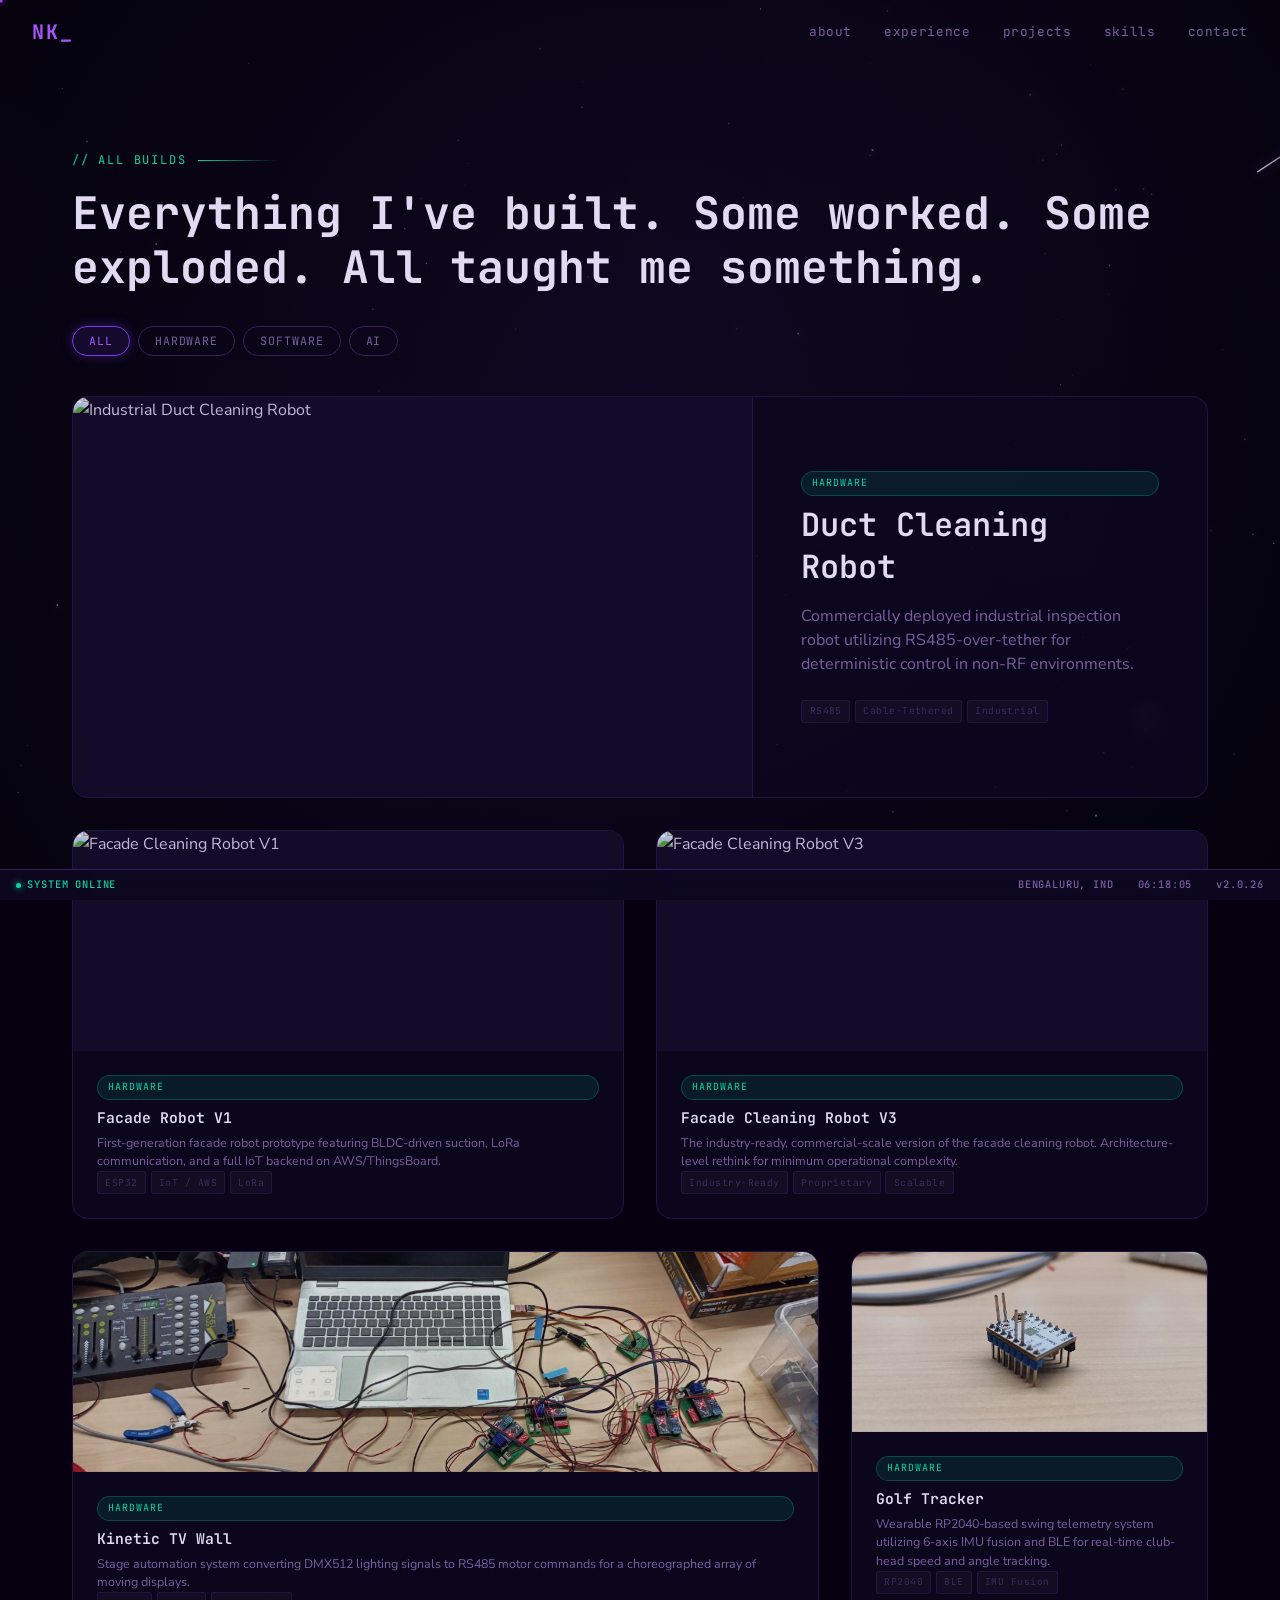
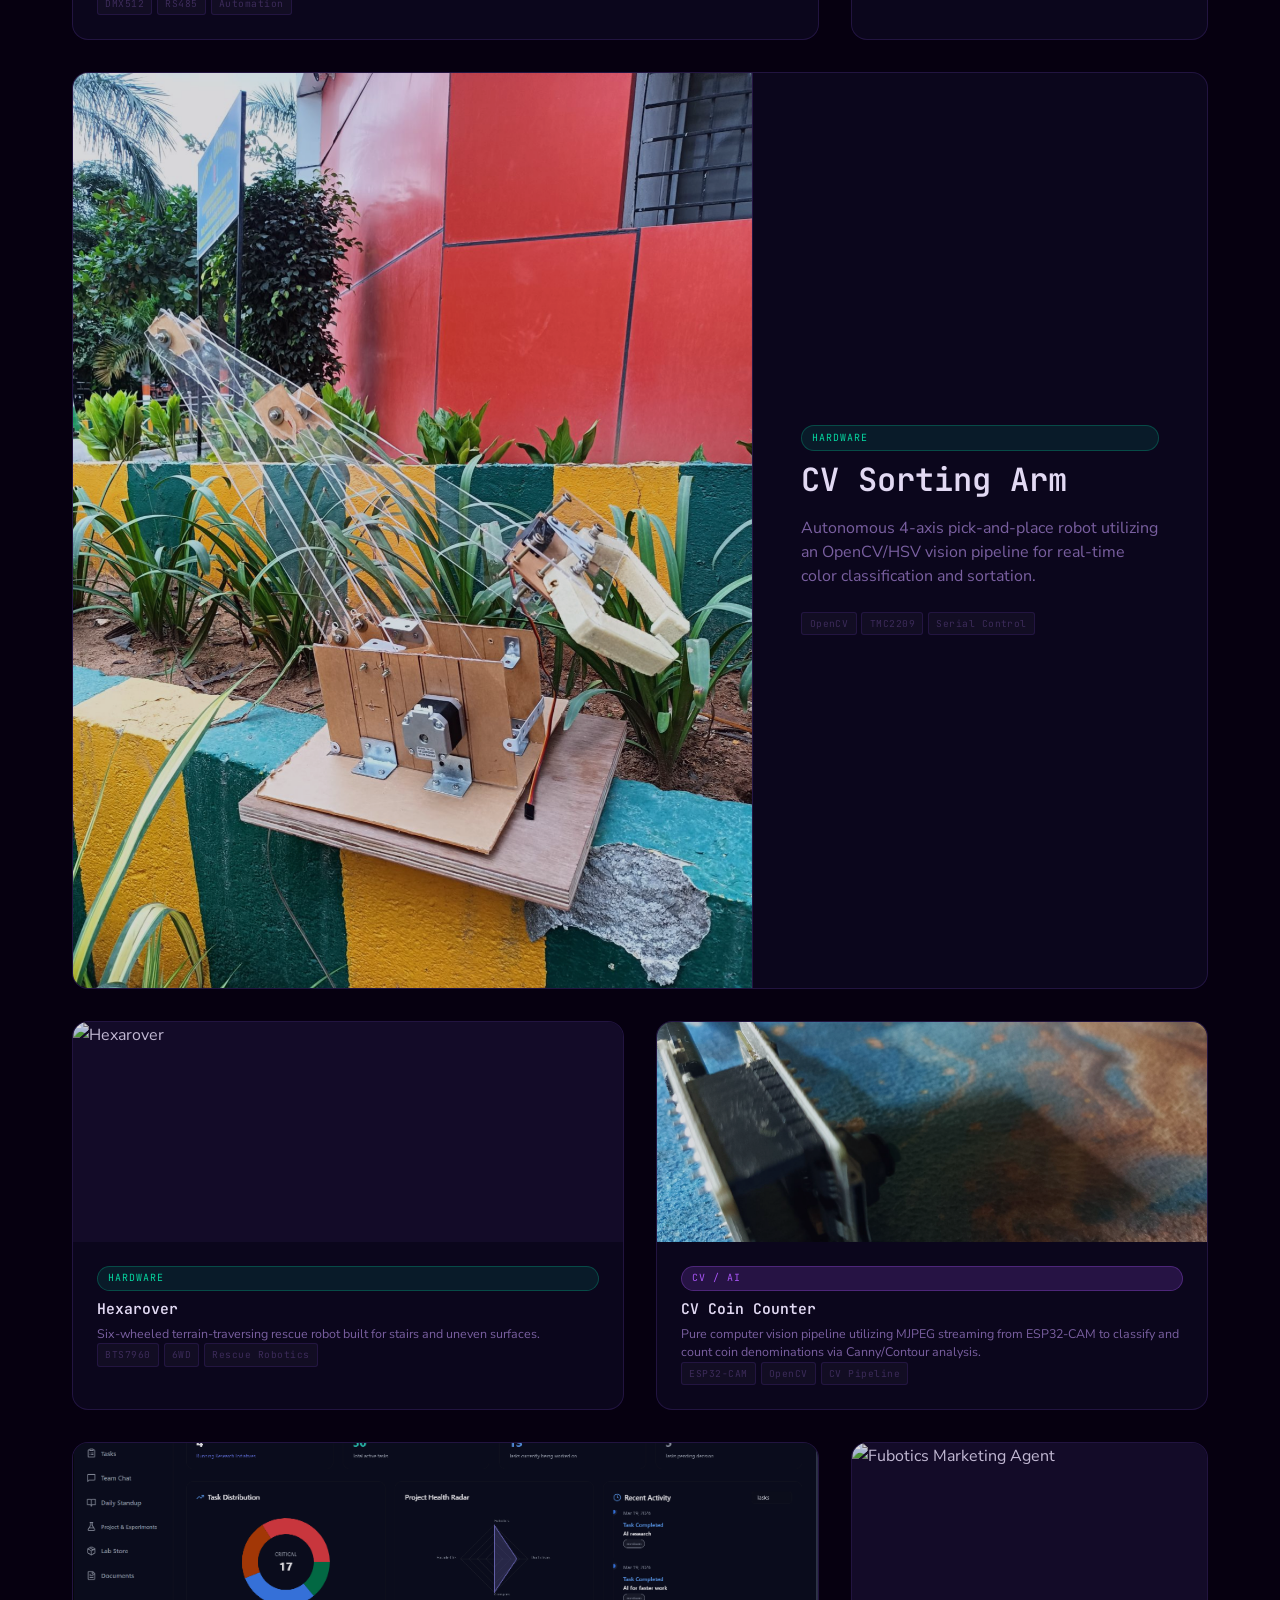
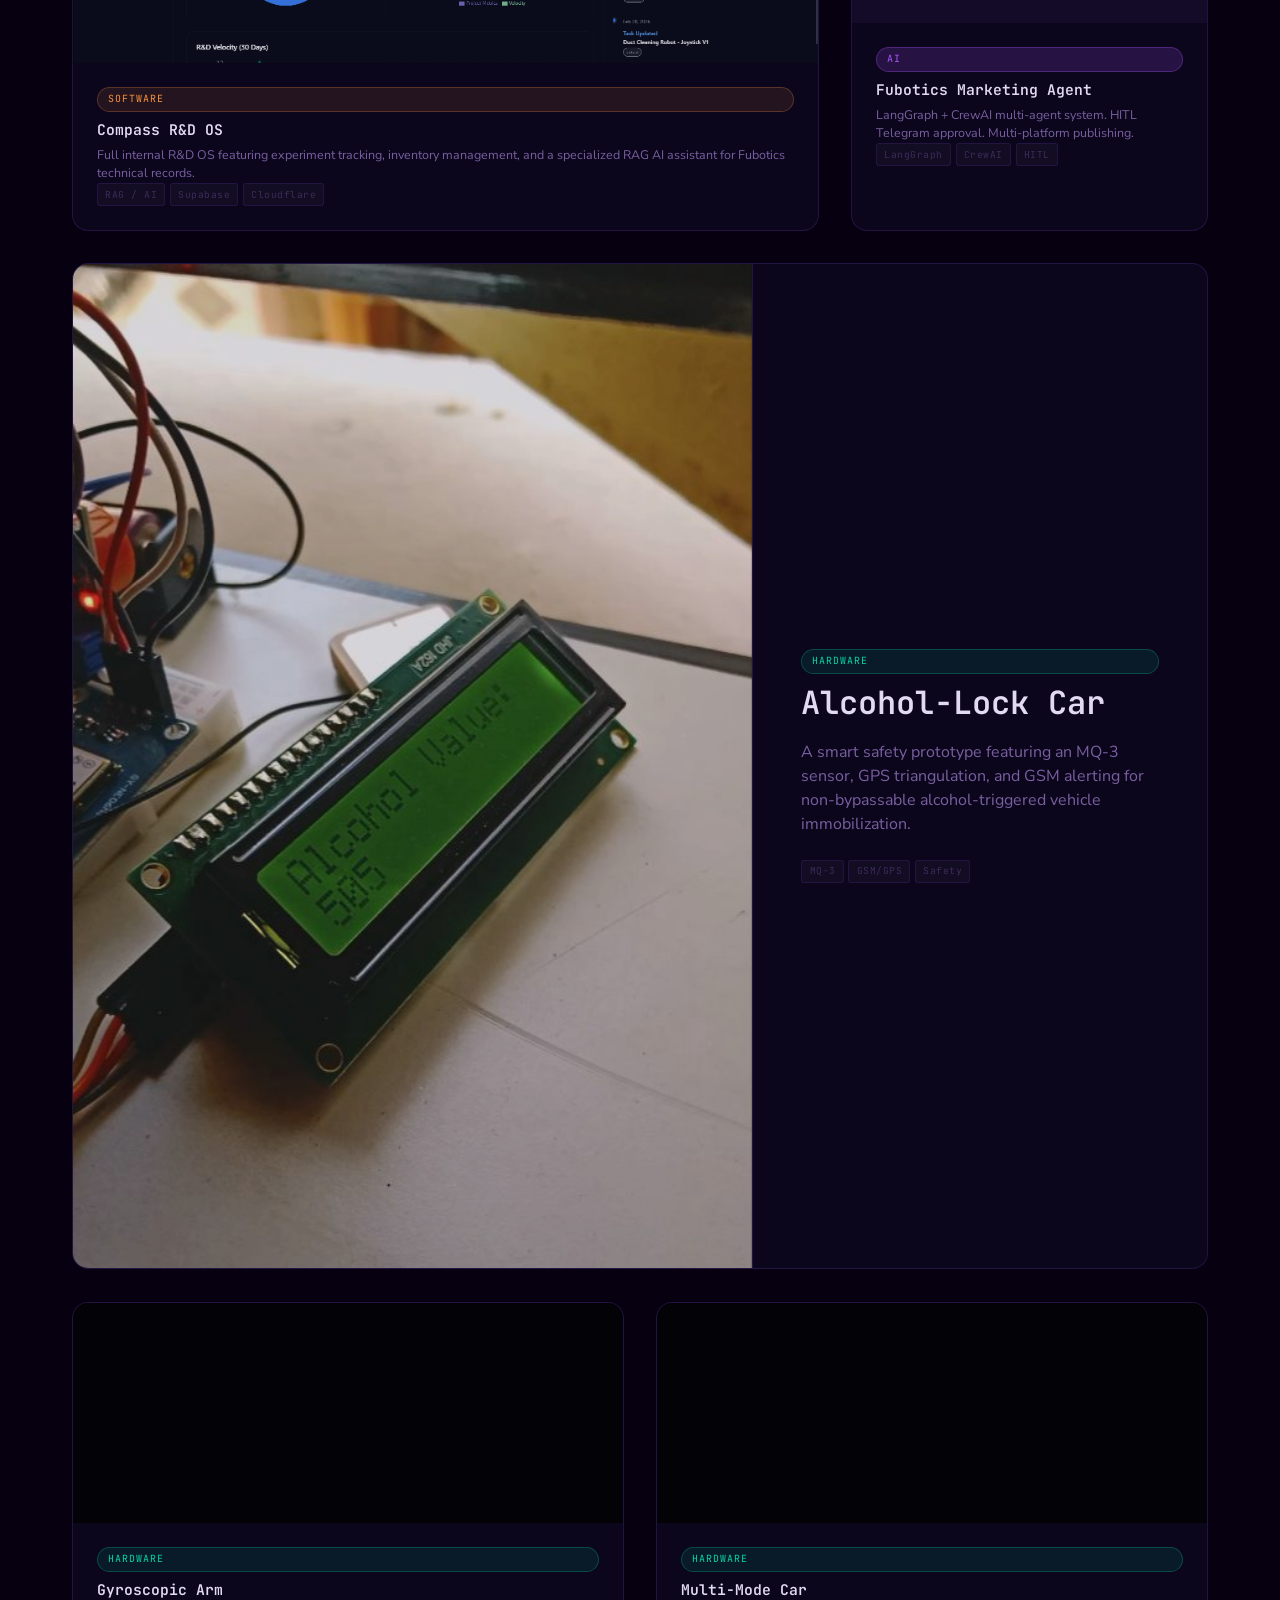
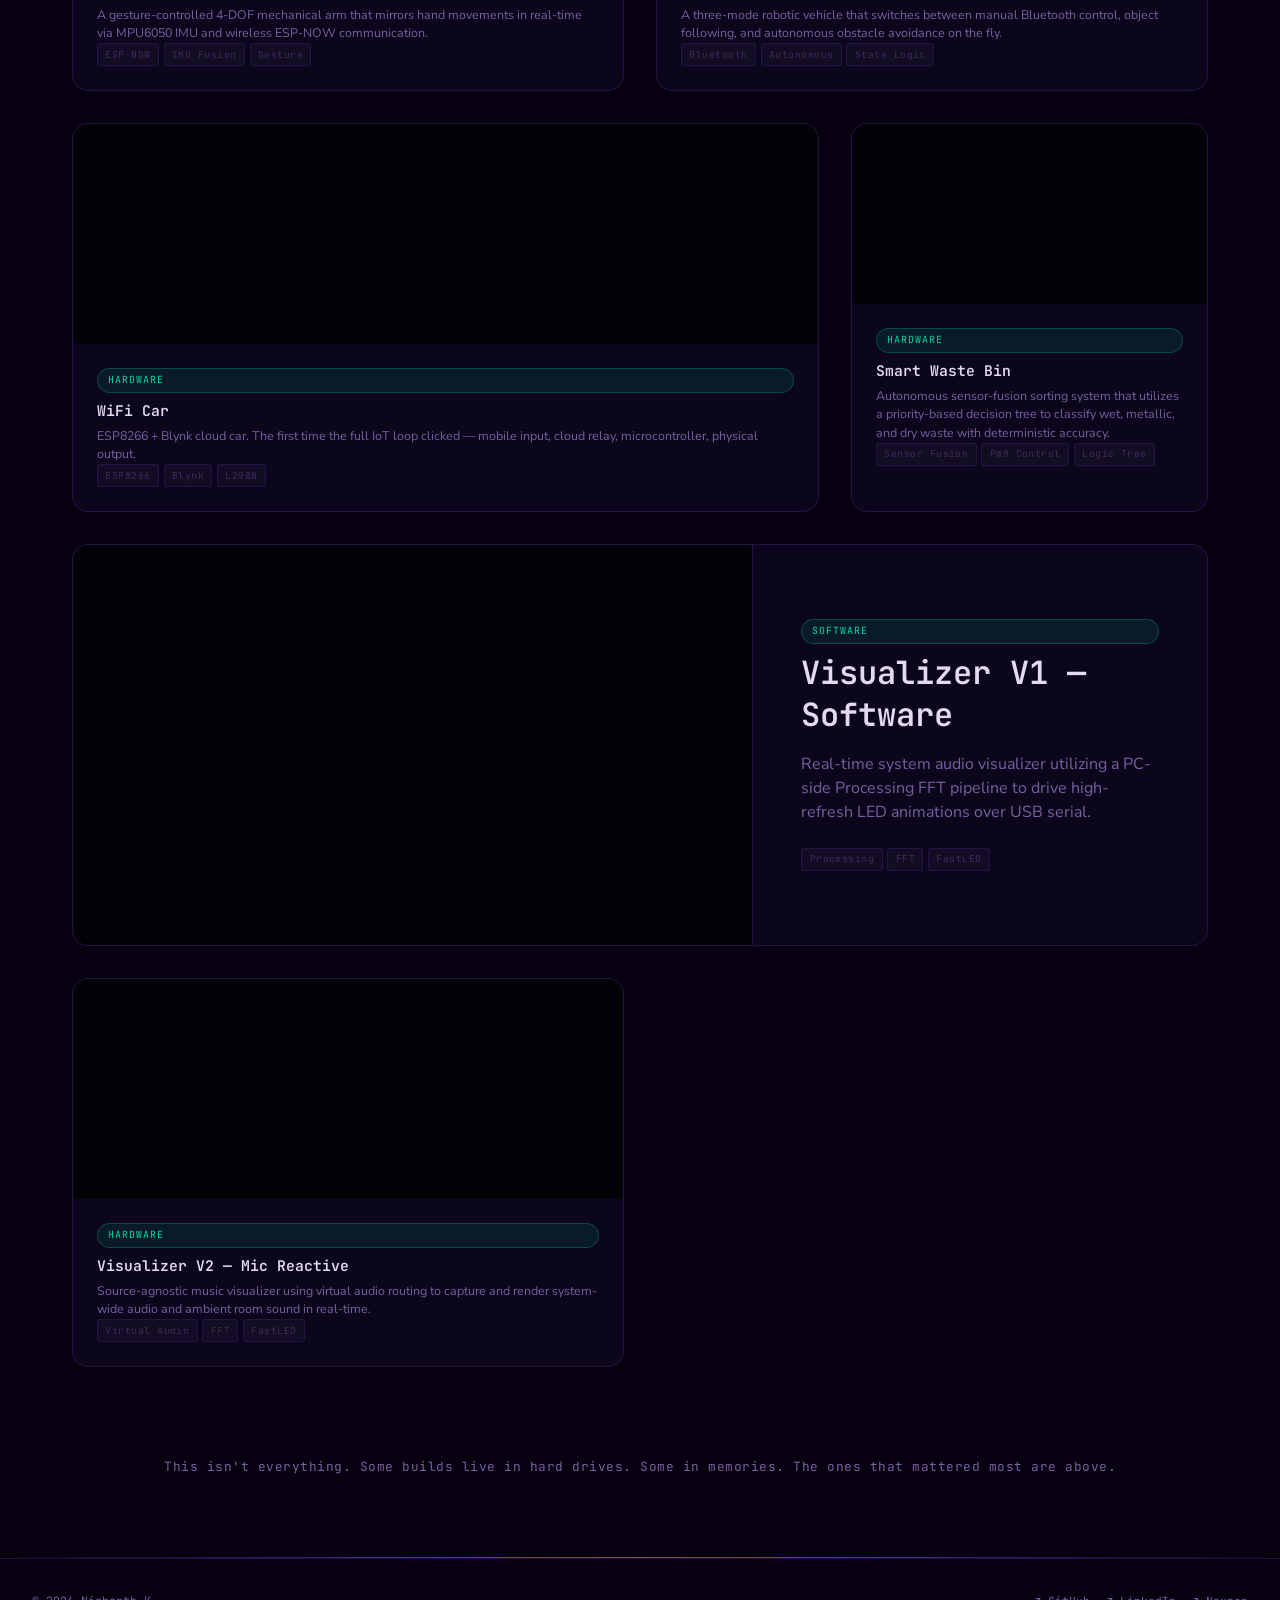
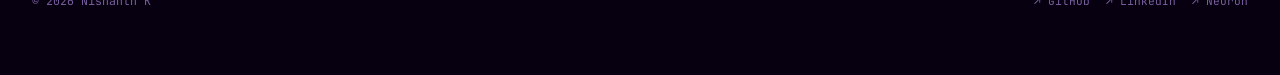
==== commit 1979d35d: "Fix final UX items: hero tagline, section titles, card styles, animation skip, Hexarover details, ab" ====
--- a/builds.html
+++ b/builds.html
@@ -77,7 +77,7 @@
           data-tech="RS485, RJ45, Video Balun, Analog Camera, Cable Tether, L298N, Joystick Console, Embedded C, Motor Control Systems">
           <div class="project-light"></div>
           <div class="project-thumb">
-            <img class="project-img" src="https://images.unsplash.com/photo-1581092160562-40aa08e78837?auto=format&fit=crop&w=800&q=80" alt="Industrial Duct Cleaning Robot" loading="lazy" />
+            <img class="project-img" src="assets/duct-robot/D1.png" alt="Industrial Duct Cleaning Robot" loading="lazy" />
             <div class="project-overlay"><div class="project-overlay-text">VIEW DETAILS</div></div>
           </div>
           <div class="project-body">
@@ -106,7 +106,7 @@
           data-tech="ESP32, LoRa, BLDC Motors, ESCs, SMPS, MQTT/Mosquitto, AWS, ThingsBoard, Ubidots, Flask, Embedded C, 3D Printed Prototypes">
           <div class="project-light"></div>
           <div class="project-thumb">
-            <img class="project-img" src="https://images.unsplash.com/photo-1581091226825-a6a2a5aee158?auto=format&fit=crop&w=800&q=80" alt="Facade Cleaning Robot V1" loading="lazy" />
+            <img class="project-img" src="assets/facade-v1/V1.png" alt="Facade Cleaning Robot V1" loading="lazy" />
             <div class="project-overlay"><div class="project-overlay-text">VIEW DETAILS</div></div>
           </div>
           <div class="project-body">
@@ -135,7 +135,7 @@
           data-tech="ESP32, LoRa, ESP-NOW, Embedded C, Motor Control Systems, MQTT, AWS">
           <div class="project-light"></div>
           <div class="project-thumb">
-            <img class="project-img" src="https://images.unsplash.com/photo-1581091226825-a6a2a5aee158?auto=format&fit=crop&w=800&q=80" alt="Facade Cleaning Robot V3" loading="lazy" />
+            <img class="project-img" src="assets/facade-v3/V3.png" alt="Facade Cleaning Robot V3" loading="lazy" />
             <div class="project-overlay"><div class="project-overlay-text">VIEW DETAILS</div></div>
           </div>
           <div class="project-body">
@@ -164,7 +164,7 @@
           data-tech="DMX512, RS485, Stepper Motors, Belt Drive System, Stepper Drivers, Extruded Aluminum Framework, Embedded Motor Controllers">
           <div class="project-light"></div>
           <div class="project-thumb">
-            <img class="project-img" src="https://images.unsplash.com/photo-1555664424-778a1e5e1b48?auto=format&fit=crop&w=800&q=80" alt="Kinetic TV Wall Installation" loading="lazy" />
+            <img class="project-img" src="assets/kinetic-wall/CF2.jfif" alt="Kinetic TV Wall Installation" loading="lazy" />
             <div class="project-overlay"><div class="project-overlay-text">VIEW DETAILS</div></div>
           </div>
           <div class="project-body">
@@ -193,7 +193,7 @@
           data-tech="Arduino Nano RP2040 Connect, LSM6DSOX IMU, BLE, Complementary Filter, 3D Printed Enclosure, Companion App">
           <div class="project-light"></div>
           <div class="project-thumb">
-            <img class="project-img" src="https://images.unsplash.com/photo-1518770660439-4636190af475?auto=format&fit=crop&w=800&q=80" alt="Golf Swing Analyzer" loading="lazy" />
+            <img class="project-img" src="assets/golf-tracker/CT1.jfif" alt="Golf Swing Analyzer" loading="lazy" />
             <div class="project-overlay"><div class="project-overlay-text">VIEW DETAILS</div></div>
           </div>
           <div class="project-body">
@@ -222,7 +222,7 @@
           data-tech="Arduino, TMC2209 Stepper Drivers, Stepper Motors, OpenCV, Python, USB Serial Communication, Hand-Fabricated Acrylic Frame">
           <div class="project-light"></div>
           <div class="project-thumb">
-            <img class="project-img" src="https://images.unsplash.com/photo-1561557944-6e7860d1a7eb?auto=format&fit=crop&w=800&q=80" alt="Color-Detecting Robotic Arm" loading="lazy" />
+            <img class="project-img" src="assets/robotic-arm/Mini1.jfif" alt="Color-Detecting Robotic Arm" loading="lazy" />
             <div class="project-overlay"><div class="project-overlay-text">VIEW DETAILS</div></div>
           </div>
           <div class="project-body">
@@ -239,29 +239,21 @@
 
         <!-- 7. Hexarover — 6-Wheel All Terrain Robot -->
         <div class="project-card" data-cat="hardware" data-name="Hexarover — 6-Wheel All Terrain Robot" data-media-type="photos" data-media='["assets/hexarover/IMG20241121215241.jpg","assets/hexarover/IMG20241122121353.jpg","assets/hexarover/IMG20241122064318.jpg","assets/hexarover/IMG20241205045356.jpg","assets/hexarover/IMG20241209052958.jpg","assets/hexarover/IMG20241209064607.jpg","assets/hexarover/IMG20241209064745.jpg","assets/hexarover/IMG20250210143704.jpg","assets/hexarover/IMG20250210144311_01.jpg"]'
-          data-desc="HOOK: A high-torque, six-wheel terrestrial platform designed for environments where standard locomotion fails.
-
-Built with a tank-drive configuration, the Hexarover features six Johnson DC motors housed in a rigid PVC and acrylic frame. This combination maintains a high power-to-weight ratio while providing the structural integrity needed to climb stairs and traverse rough terrain without mechanical fatigue.
-
-The heart of the drivetrain is the BTS7960 motor driver array. These high-current H-bridges were selected specifically to handle the significant inductive loads of the Johnson motors, which draw substantial current when navigating obstacles. Cheaper alternatives would simply fail under the thermal stress of sustained high-torque operation.
-
-Control is handled via a dual-channel architecture. While primary operation occurs over Bluetooth via an HC-05 module, the system also supports WiFi as a secondary input channel for extended range. Steering is performed differentially, allowing the robot to pivot on its own axis for maximum maneuverability in tight, obstructed spaces.
-
-KEY CHALLENGE: Managing the massive simultaneous current draw of six Johnson motors under heavy load. Preventing power system brownouts required a robust power distribution network and the selection of motor drivers rated significantly above expected peak currents to ensure stability on unpredictable terrain."
+          data-desc="Six-wheeled terrain-traversing rescue robot built for stairs and uneven surfaces. No custom parts, no 3D printing — PVC/acrylic frame, BTS7960 motor driver, 7.2Ah lead-acid battery. 2-person team. Full mechanical assembly, motor control firmware, and system integration end-to-end."
           data-tech="Arduino, BTS7960 Motor Drivers, Johnson DC Motors, HC-05 Bluetooth, WiFi Module, PVC and Acrylic Frame, Tank Drive Configuration, 6WD">
           <div class="project-light"></div>
           <div class="project-thumb">
-            <img class="project-img" src="https://images.unsplash.com/photo-1485827404703-89b55fcc595e?auto=format&fit=crop&w=800&q=80" alt="Hexarover" loading="lazy" />
+            <img class="project-img" src="assets/hexarover/IMG20241121215241.jpg" alt="Hexarover" loading="lazy" />
             <div class="project-overlay"><div class="project-overlay-text">VIEW DETAILS</div></div>
           </div>
           <div class="project-body">
             <div class="project-category">HARDWARE</div>
             <div class="project-name">Hexarover</div>
-            <div class="project-desc">6-wheel all-terrain platform featuring high-current BTS7960 drivers and a rigid PVC/acrylic frame for robust locomotive navigation.</div>
+            <div class="project-desc">Six-wheeled terrain-traversing rescue robot built for stairs and uneven surfaces.</div>
             <div class="project-tags">
               <span class="project-tag">BTS7960</span>
               <span class="project-tag">6WD</span>
-              <span class="project-tag">Terrain Nav</span>
+              <span class="project-tag">Rescue Robotics</span>
             </div>
           </div>
         </div>
@@ -280,7 +272,7 @@
           data-tech="ESP32-CAM, Python, OpenCV, MJPEG Stream, Contour Detection, Canny Edge Detection, Area Thresholding, WiFi">
           <div class="project-light"></div>
           <div class="project-thumb">
-            <img class="project-img" src="https://images.unsplash.com/photo-1642427749670-f20e2e76ed8c?auto=format&fit=crop&w=800&q=80" alt="ESPCam Coin Counter" loading="lazy" />
+            <img class="project-img" src="assets/espcam/ESPCam1.jfif" alt="ESPCam Coin Counter" loading="lazy" />
             <div class="project-overlay"><div class="project-overlay-text">VIEW DETAILS</div></div>
           </div>
           <div class="project-body">
@@ -309,7 +301,7 @@
           data-tech="React, Supabase, pgvector, PostgreSQL, Gemini 2.5 Flash, Mistral, Supabase Edge Functions, RAG Pipeline, Vector Embeddings, Cloudflare Pages">
           <div class="project-light"></div>
           <div class="project-thumb">
-            <img class="project-img" src="https://images.unsplash.com/photo-1555066925-5fe5c2cbfb9b?auto=format&fit=crop&w=800&q=80" alt="Compass — Internal R&D OS" loading="lazy" />
+            <img class="project-img" src="assets/compass/Screenshot 2026-04-14 172843.png" alt="Compass — Internal R&D OS" loading="lazy" />
             <div class="project-overlay"><div class="project-overlay-text">VIEW DETAILS</div></div>
           </div>
           <div class="project-body">
@@ -359,7 +351,7 @@
           data-tech="Arduino Uno, MQ-3 Alcohol Sensor, SIM800L GSM, NEO-6M GPS, L298N Motor Driver, DC Motors">
           <div class="project-light"></div>
           <div class="project-thumb">
-            <img class="project-img" src="https://images.unsplash.com/photo-1518770660439-4636190af475?auto=format&fit=crop&w=800&q=80" alt="Alcohol Detection &amp; Engine Lock Car" loading="lazy" />
+            <img class="project-img" src="assets/alcohol-car/AD1.jfif" alt="Alcohol Detection &amp; Engine Lock Car" loading="lazy" />
             <div class="project-overlay"><div class="project-overlay-text">VIEW DETAILS</div></div>
           </div>
           <div class="project-body">
@@ -560,7 +552,7 @@
   <!-- ====== FOOTER ====== -->
   <footer>
     <div class="footer-copy">
-      <strong>NISHANTH K</strong> &copy; 2026 &nbsp;|&nbsp; Built by Nish
+      &copy; 2026 Nishanth K
     </div>
     <div class="footer-socials">
       <a href="https://github.com/thisisnish88-code" target="_blank">↗ GitHub</a>
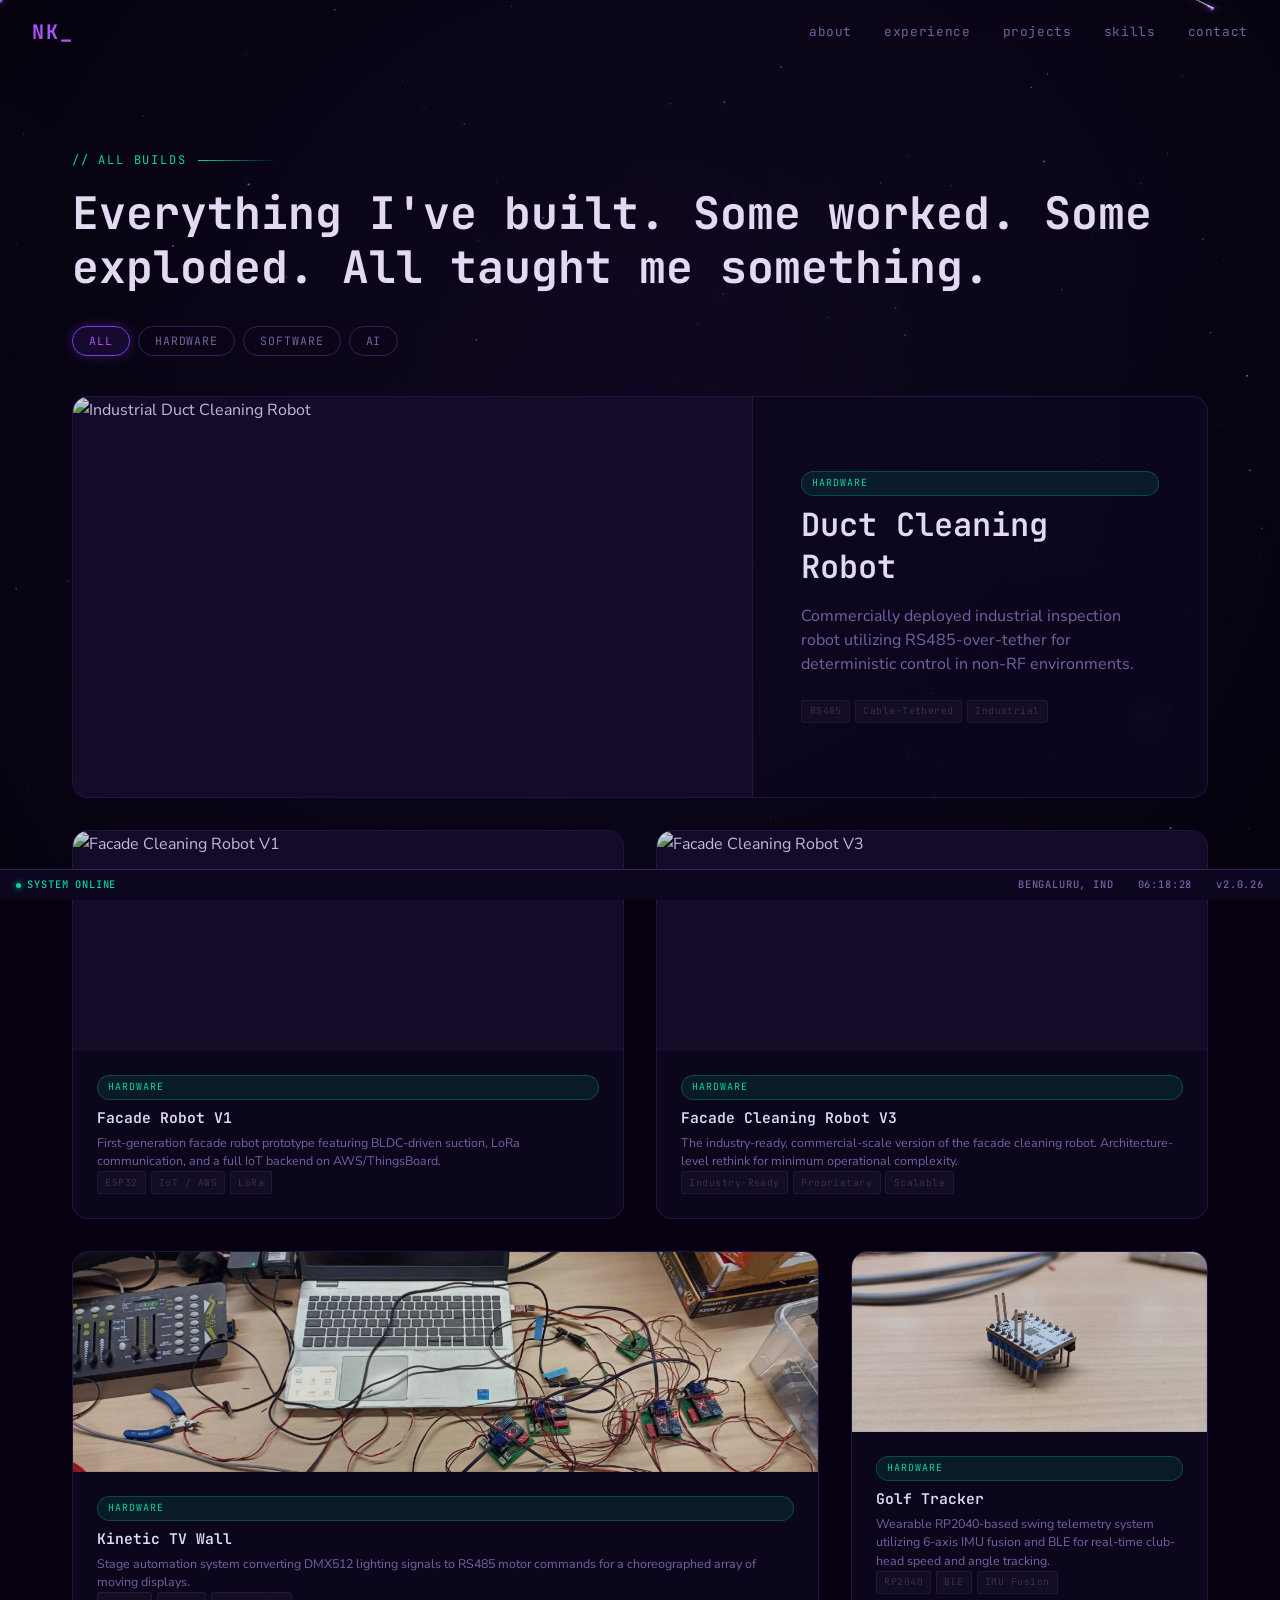
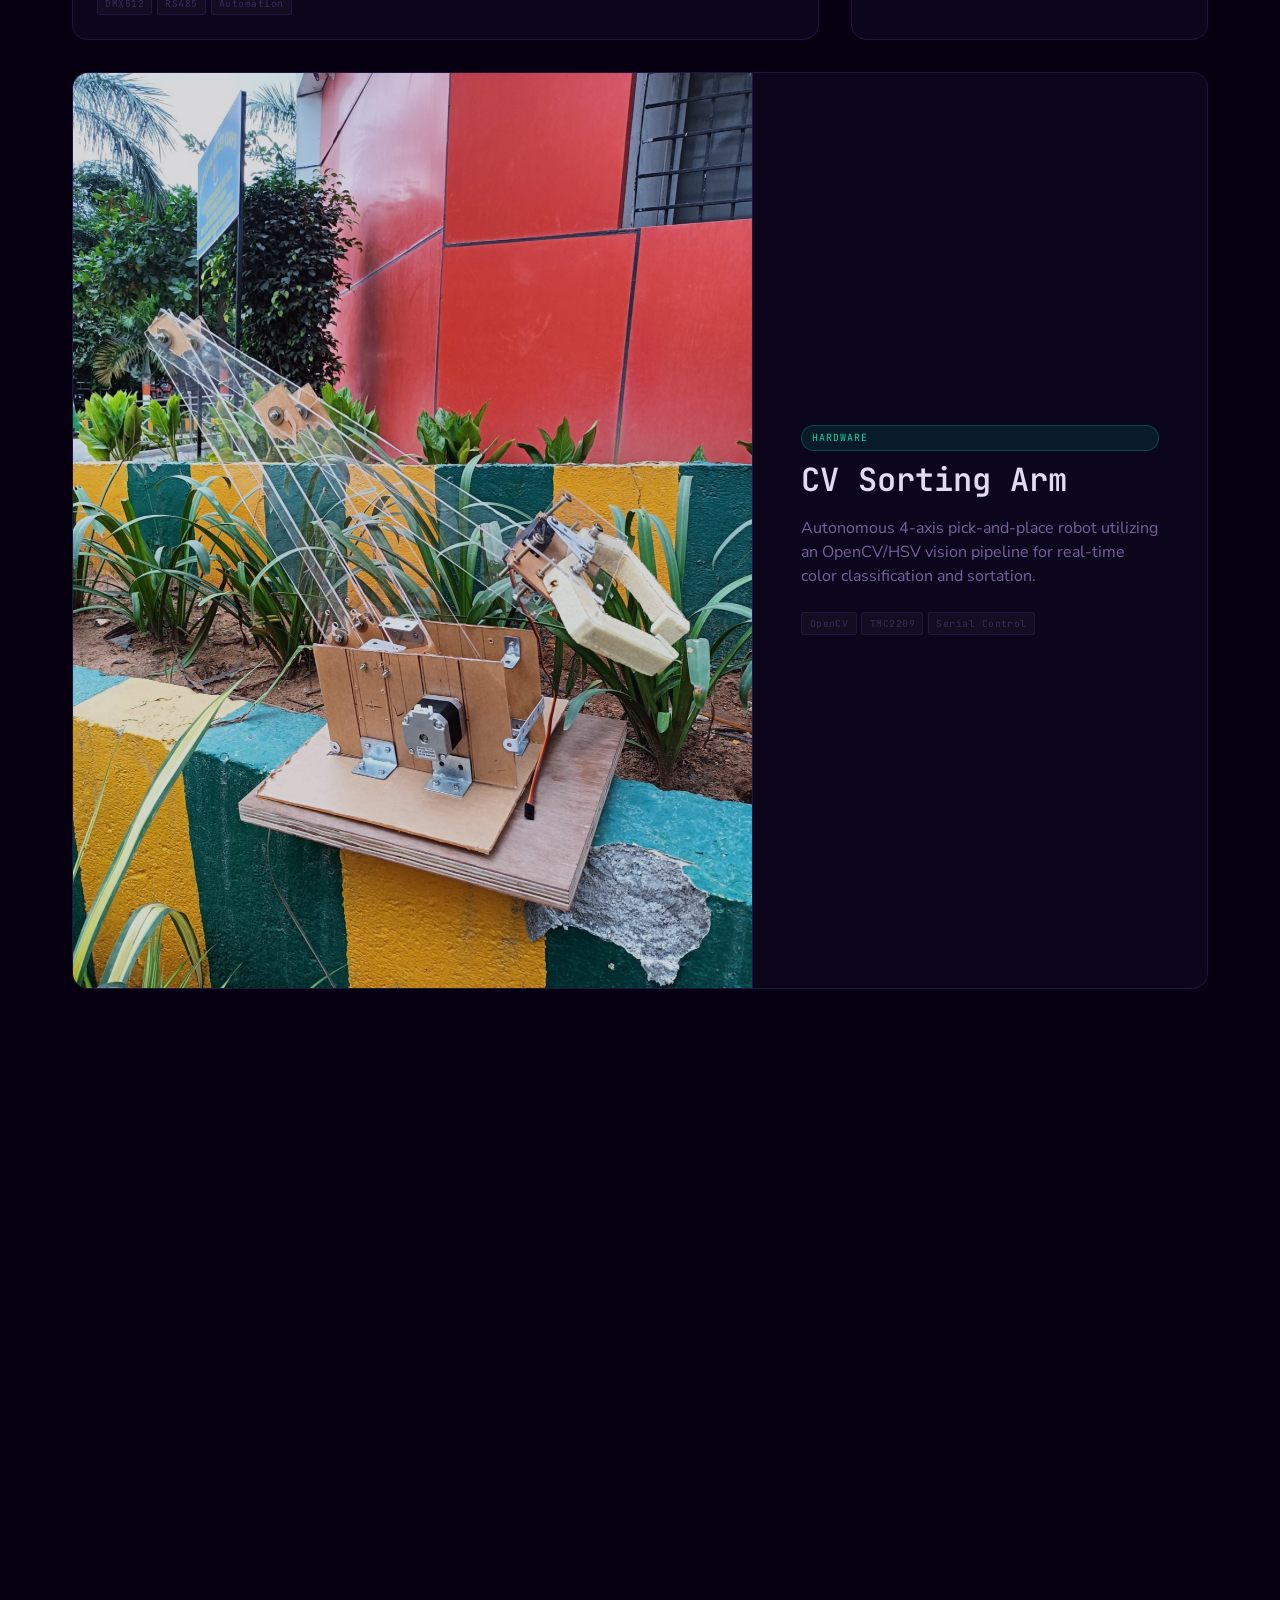
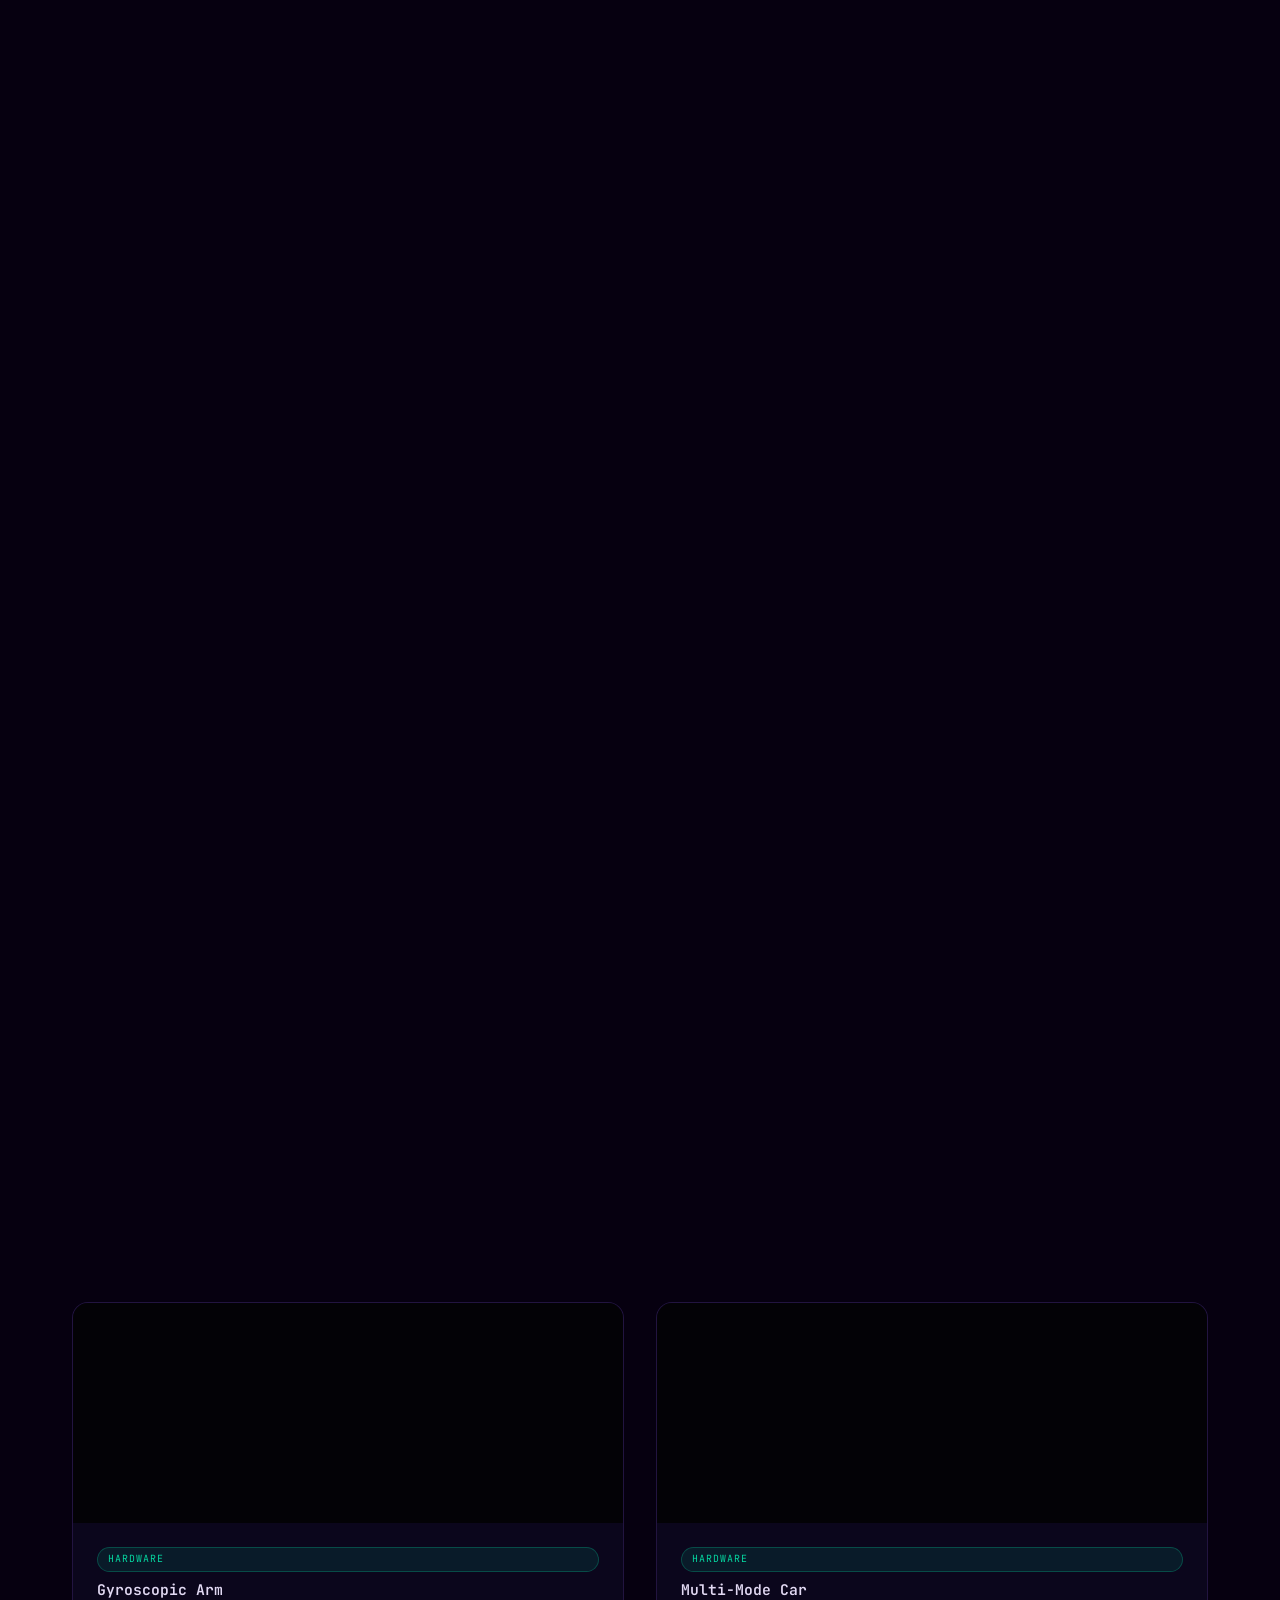
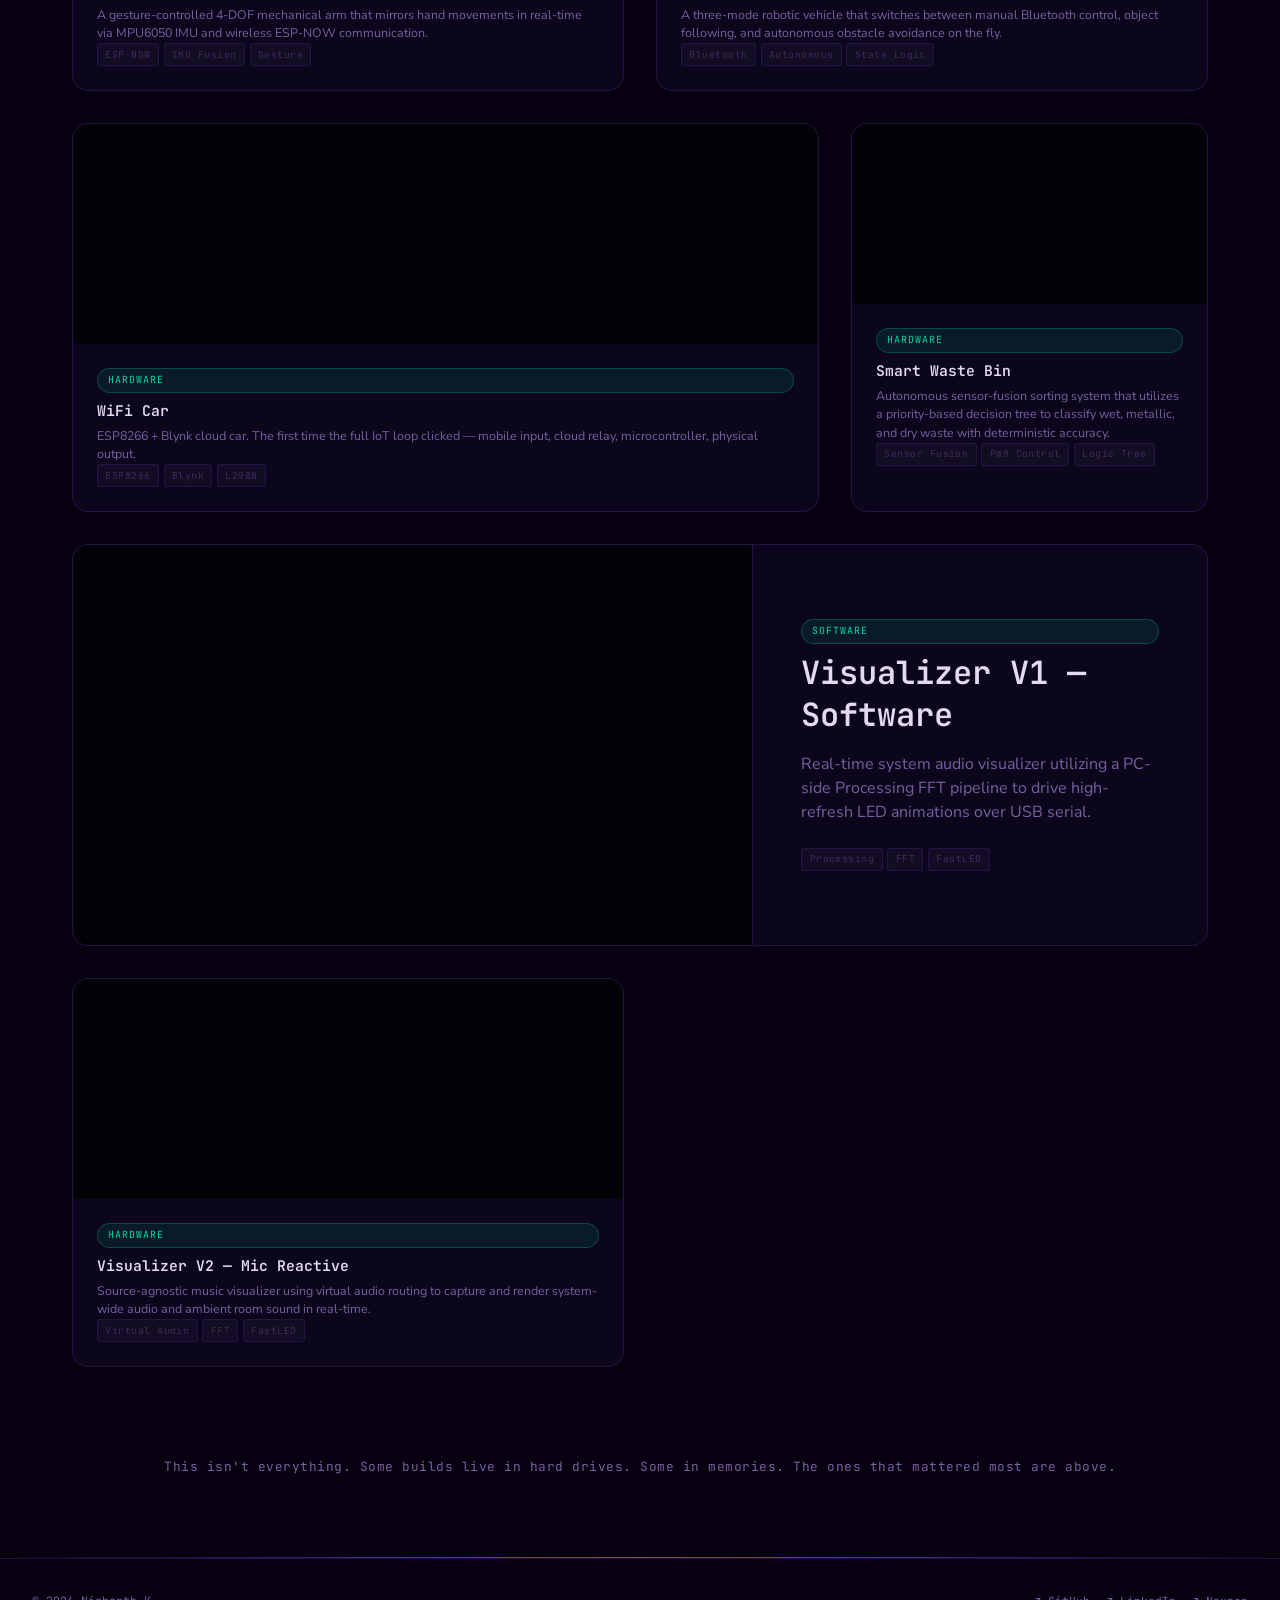
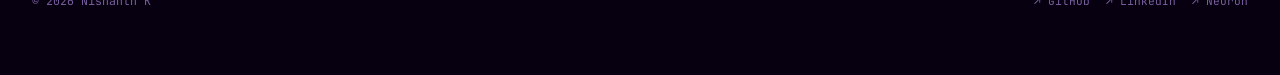
==== commit 31209b19: "Fix final UX/bugs: wire actual project images, revert dual-link, reorder sections, and polish copywr" ====
--- a/builds.html
+++ b/builds.html
@@ -239,7 +239,15 @@
 
         <!-- 7. Hexarover — 6-Wheel All Terrain Robot -->
         <div class="project-card" data-cat="hardware" data-name="Hexarover — 6-Wheel All Terrain Robot" data-media-type="photos" data-media='["assets/hexarover/IMG20241121215241.jpg","assets/hexarover/IMG20241122121353.jpg","assets/hexarover/IMG20241122064318.jpg","assets/hexarover/IMG20241205045356.jpg","assets/hexarover/IMG20241209052958.jpg","assets/hexarover/IMG20241209064607.jpg","assets/hexarover/IMG20241209064745.jpg","assets/hexarover/IMG20250210143704.jpg","assets/hexarover/IMG20250210144311_01.jpg"]'
-          data-desc="Six-wheeled terrain-traversing rescue robot built for stairs and uneven surfaces. No custom parts, no 3D printing — PVC/acrylic frame, BTS7960 motor driver, 7.2Ah lead-acid battery. 2-person team. Full mechanical assembly, motor control firmware, and system integration end-to-end."
+          data-desc="HOOK: A high-torque, six-wheel terrestrial platform designed for environments where standard locomotion fails.
+
+Built with a tank-drive configuration, the Hexarover features six Johnson DC motors housed in a rigid PVC and acrylic frame. This combination maintains a high power-to-weight ratio while providing the structural integrity needed to climb stairs and traverse rough terrain without mechanical fatigue.
+
+The heart of the drivetrain is the BTS7960 motor driver array. These high-current H-bridges were selected specifically to handle the significant inductive loads of the Johnson motors, which draw substantial current when navigating obstacles. Cheaper alternatives would simply fail under the thermal stress of sustained high-torque operation.
+
+Control is handled via a dual-channel architecture. While primary operation occurs over Bluetooth via an HC-05 module, the system also supports WiFi as a secondary input channel for extended range. Steering is performed differentially, allowing the robot to pivot on its own axis for maximum maneuverability in tight, obstructed spaces.
+
+KEY CHALLENGE: Managing the massive simultaneous current draw of six Johnson motors under heavy load. Preventing power system brownouts required a robust power distribution network and the selection of motor drivers rated significantly above expected peak currents to ensure stability on unpredictable terrain."
           data-tech="Arduino, BTS7960 Motor Drivers, Johnson DC Motors, HC-05 Bluetooth, WiFi Module, PVC and Acrylic Frame, Tank Drive Configuration, 6WD">
           <div class="project-light"></div>
           <div class="project-thumb">
@@ -249,11 +257,11 @@
           <div class="project-body">
             <div class="project-category">HARDWARE</div>
             <div class="project-name">Hexarover</div>
-            <div class="project-desc">Six-wheeled terrain-traversing rescue robot built for stairs and uneven surfaces.</div>
+            <div class="project-desc">6-wheel all-terrain platform featuring high-current BTS7960 drivers and a rigid PVC/acrylic frame for robust locomotive navigation.</div>
             <div class="project-tags">
               <span class="project-tag">BTS7960</span>
               <span class="project-tag">6WD</span>
-              <span class="project-tag">Rescue Robotics</span>
+              <span class="project-tag">Terrain Nav</span>
             </div>
           </div>
         </div>
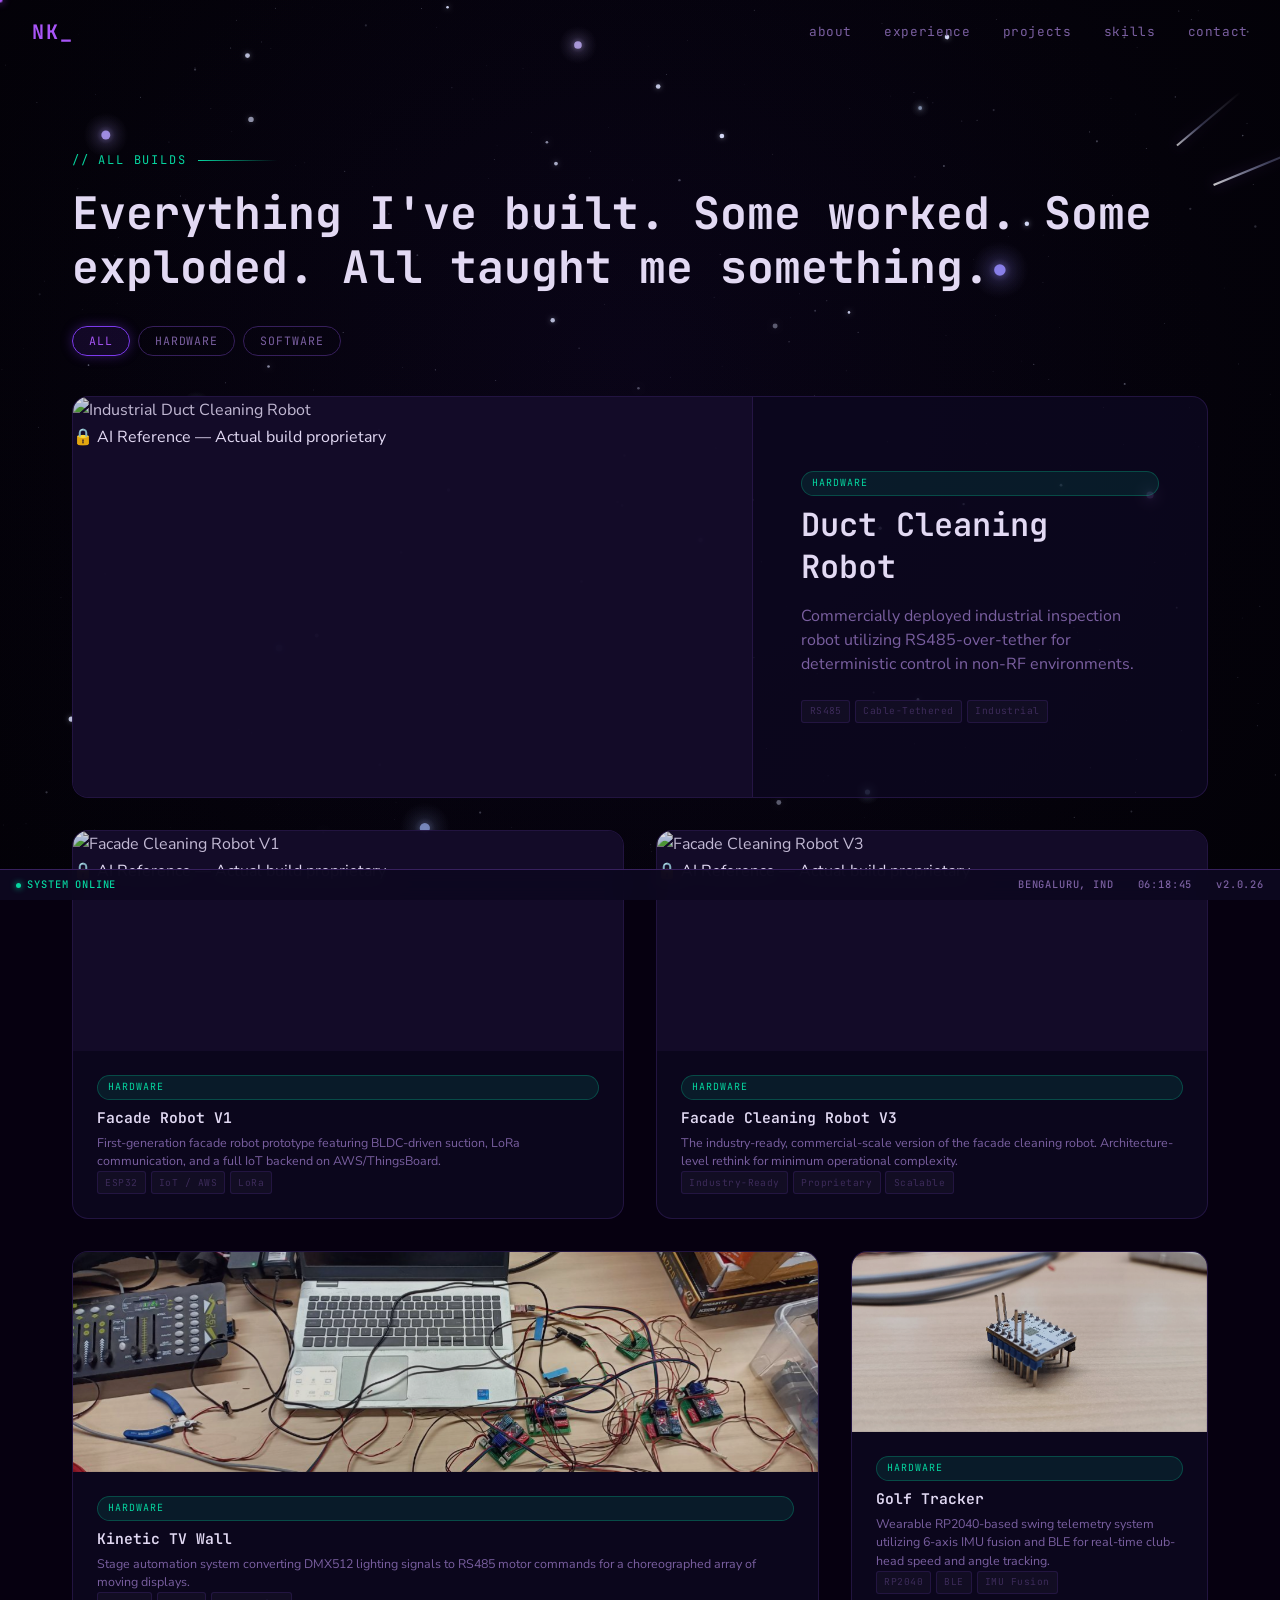
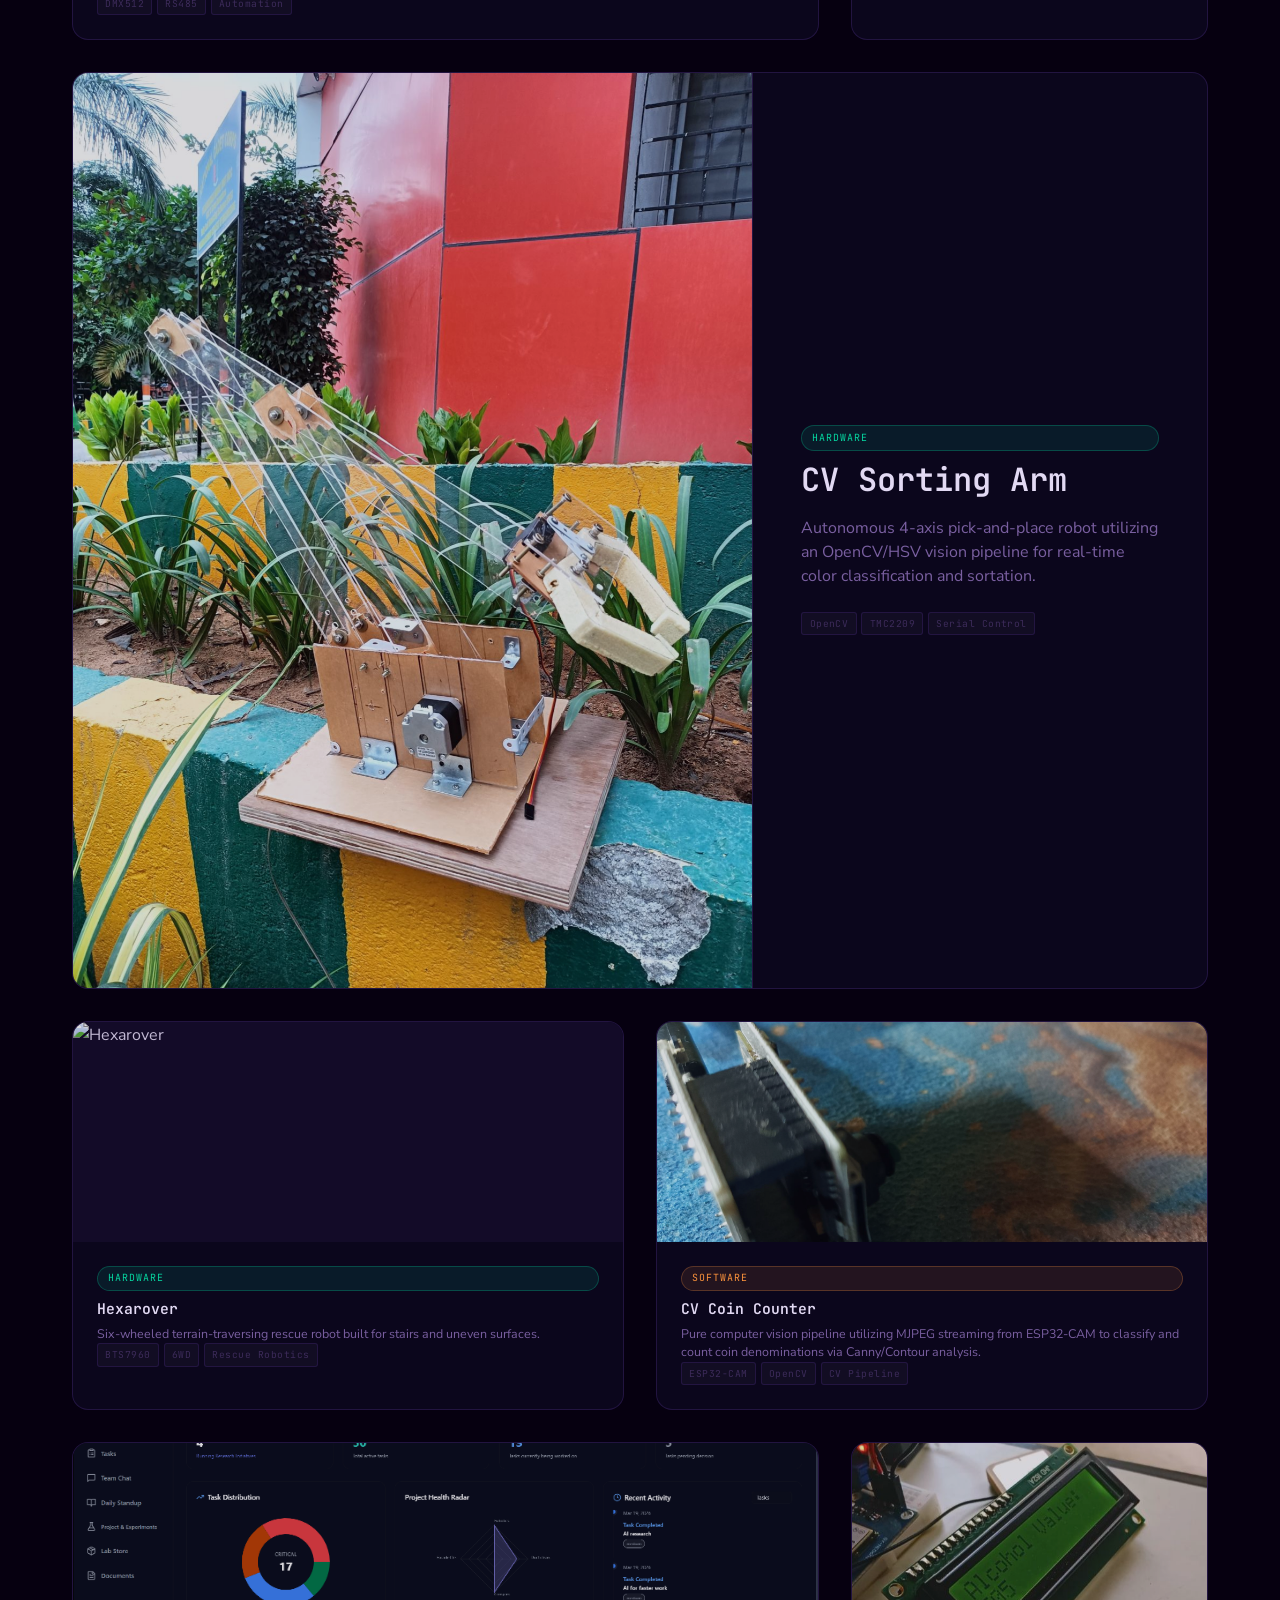
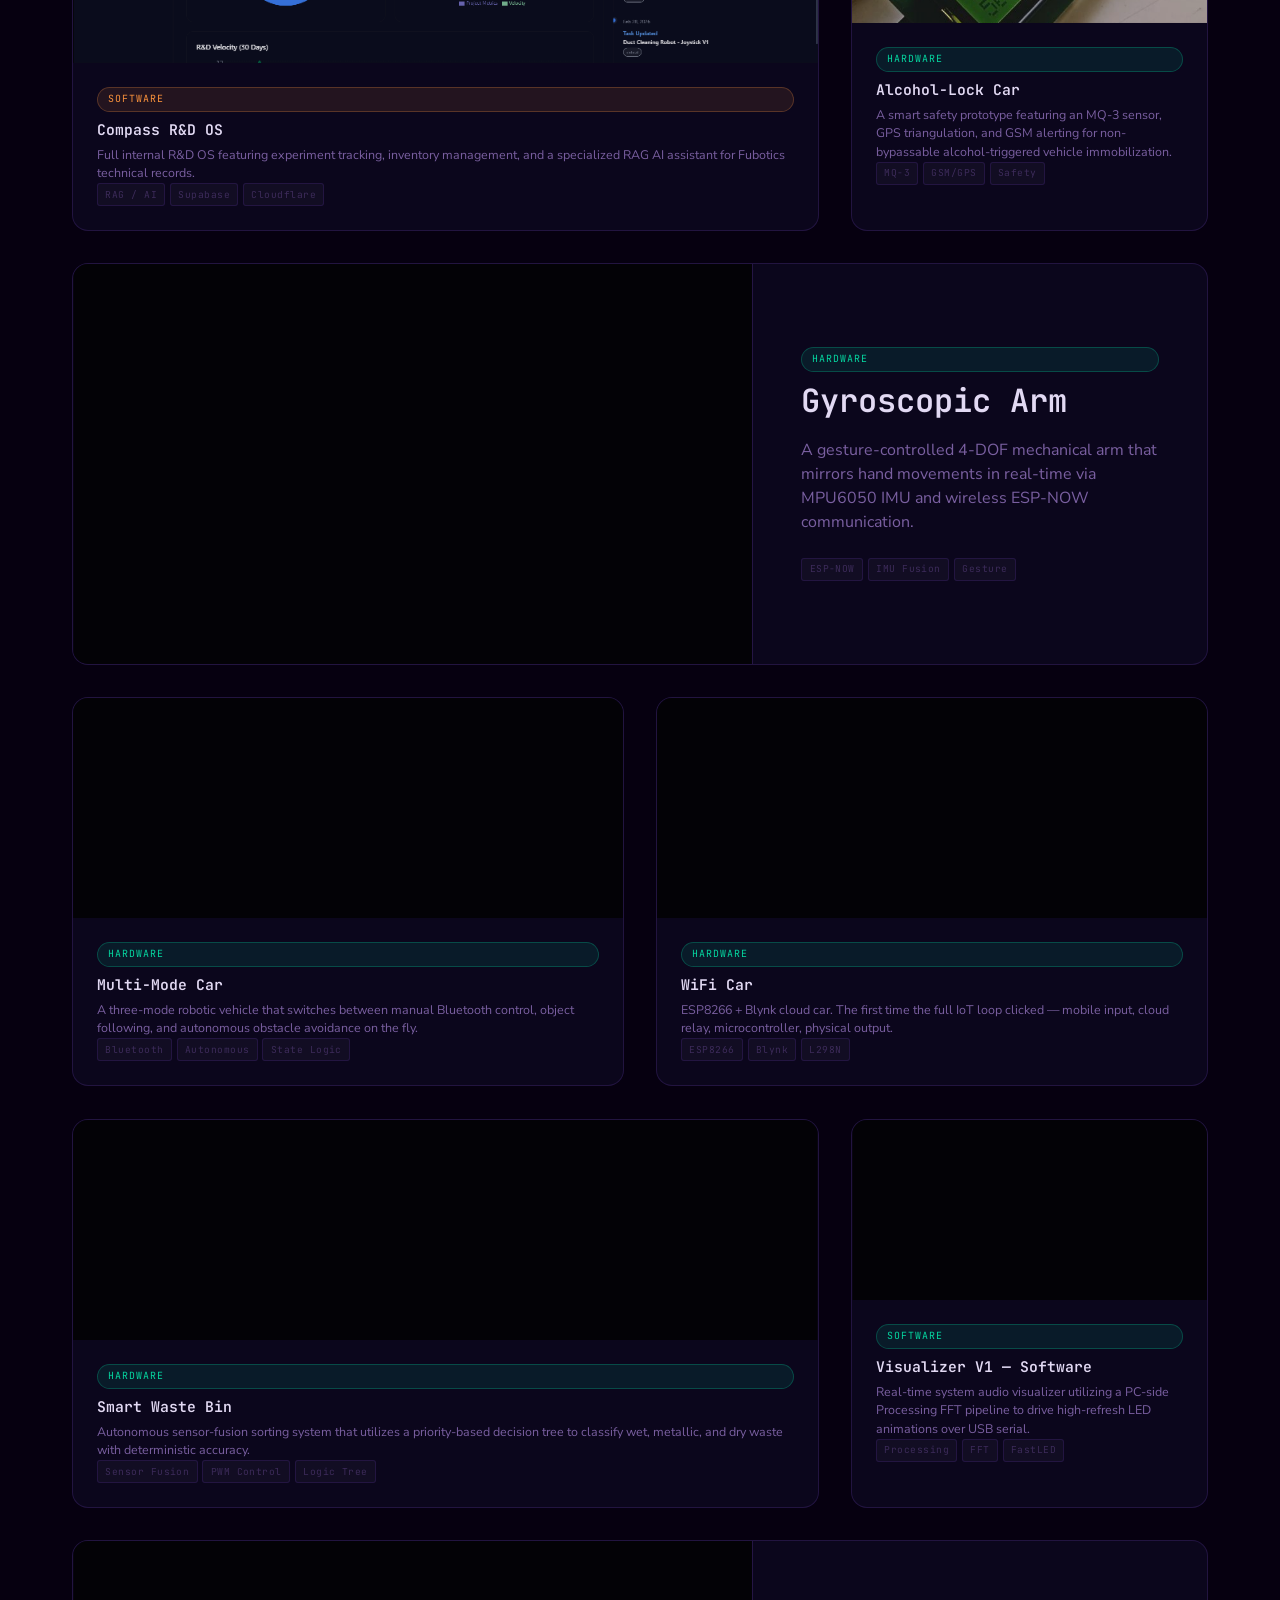
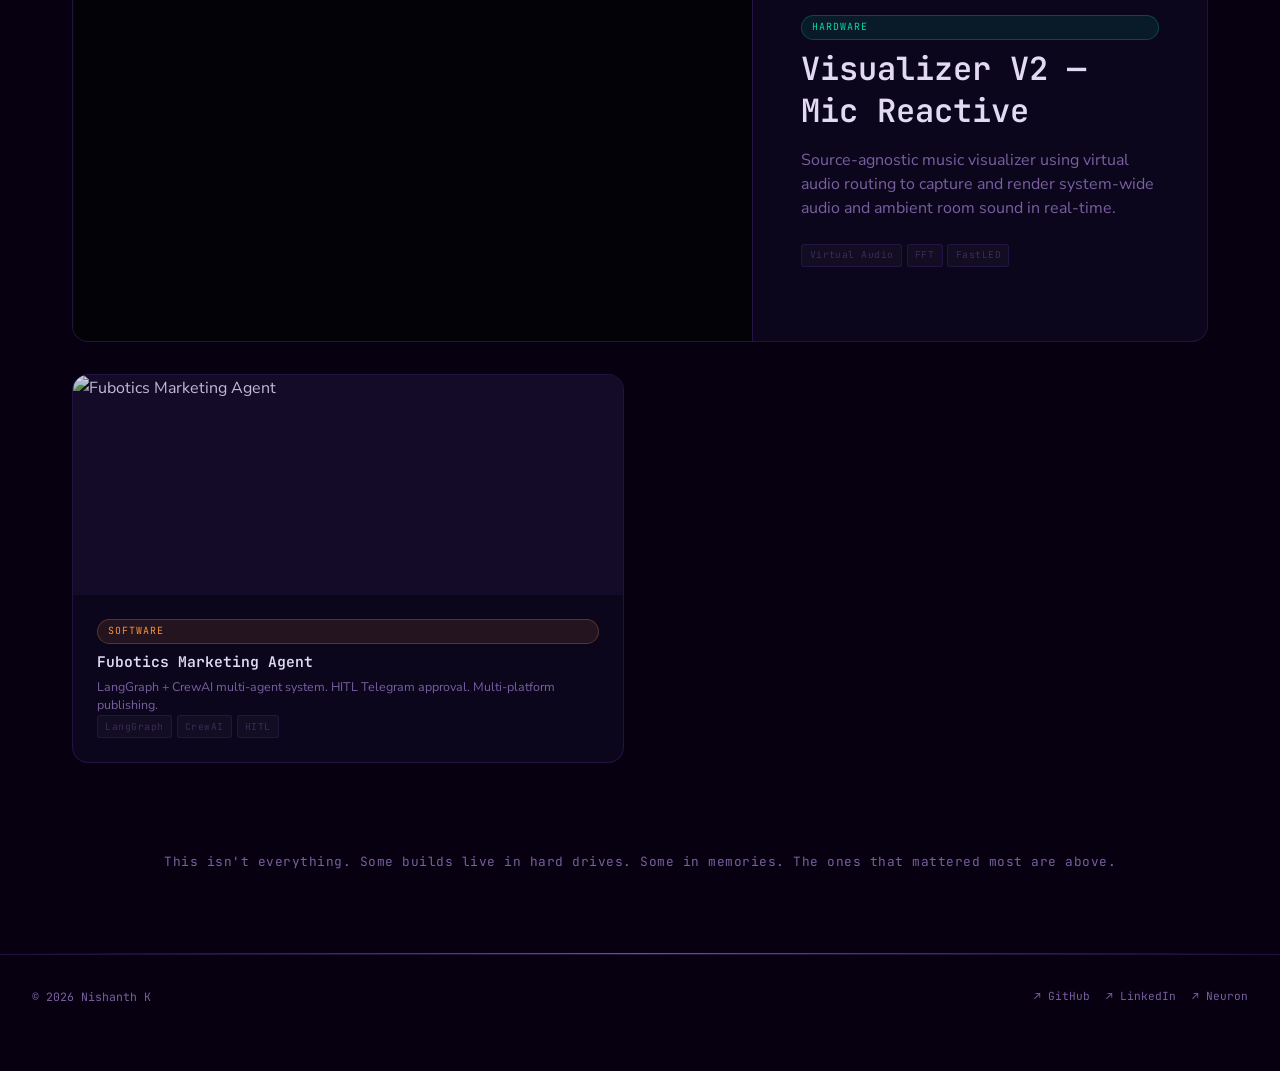
==== commit c6767ee5: "Refine portfolio content, metadata, and project descriptions" ====
--- a/builds.html
+++ b/builds.html
@@ -1,21 +1,29 @@
 <!DOCTYPE html>
 <html lang="en">
+
 <head>
   <meta charset="UTF-8" />
   <meta name="viewport" content="width=device-width, initial-scale=1.0" />
   <title>All Builds — Nishanth K</title>
-  <meta name="description" content="Portfolio of Nishanth K — Embedded Systems &amp; Robotics Engineer based in Bengaluru. I build the hardware. I write the firmware. I ship the robot." />
-  <meta name="keywords" content="embedded systems, robotics engineer, ESP32, Arduino, IoT, firmware, PCB design, Bengaluru" />
+  <meta name="description"
+    content="Portfolio of Nishanth K — Embedded Systems &amp; Robotics Engineer based in Bengaluru. I build the hardware. I write the firmware. I ship the robot." />
+  <meta name="keywords"
+    content="embedded systems, robotics engineer, ESP32, Arduino, IoT, firmware, PCB design, Bengaluru" />
   <meta property="og:title" content="All Builds — Nishanth K" />
-  <meta property="og:description" content="Everything I've built. Some worked. Some exploded. All taught me something." />
+  <meta property="og:description"
+    content="Everything I've built. Some worked. Some exploded. All taught me something." />
   <meta property="og:type" content="website" />
-  <link rel="icon" type="image/svg+xml" href="data:image/svg+xml,<svg xmlns='http://www.w3.org/2000/svg' viewBox='0 0 32 32'><rect width='32' height='32' fill='%23060010'/><text y='24' x='4' font-size='22' fill='%237c3aed' font-family='monospace' font-weight='bold'>N</text></svg>" />
+  <link rel="icon" type="image/svg+xml"
+    href="data:image/svg+xml,<svg xmlns='http://www.w3.org/2000/svg' viewBox='0 0 32 32'><rect width='32' height='32' fill='%23060010'/><text y='24' x='4' font-size='22' fill='%237c3aed' font-family='monospace' font-weight='bold'>N</text></svg>" />
   <link rel="stylesheet" href="styles.css" />
   <link rel="stylesheet" href="media.css" />
   <link rel="preconnect" href="https://fonts.googleapis.com">
   <link rel="preconnect" href="https://fonts.gstatic.com" crossorigin>
-  <link href="https://fonts.googleapis.com/css2?family=JetBrains+Mono:wght@300;400;500;600;700&family=Nunito+Sans:ital,opsz,wght@0,6..12,200..1000;1,6..12,200..1000&display=swap" rel="stylesheet">
+  <link
+    href="https://fonts.googleapis.com/css2?family=JetBrains+Mono:wght@300;400;500;600;700&family=Nunito+Sans:ital,opsz,wght@0,6..12,200..1000;1,6..12,200..1000&display=swap"
+    rel="stylesheet">
 </head>
+
 <body>
 
   <!-- ====== CUSTOM CURSOR ====== -->
@@ -53,37 +61,42 @@
   <section id="builds" style="padding-top: 150px; min-height: 80vh;">
     <div class="container">
       <div class="section-label reveal" data-type-label="// ALL BUILDS"></div>
-      <h2 class="section-title reveal delay-1" style="margin-bottom: 2rem;">Everything I've built. Some worked. Some exploded. All taught me something.</h2>
+      <h2 class="section-title reveal delay-1" style="margin-bottom: 2rem;">Everything I've built. Some worked. Some
+        exploded. All taught me something.</h2>
 
       <div class="project-filters reveal delay-1" id="filter-bar">
         <button class="filter-btn active" data-filter="all">ALL</button>
         <button class="filter-btn" data-filter="hardware">HARDWARE</button>
         <button class="filter-btn" data-filter="software">SOFTWARE</button>
-        <button class="filter-btn" data-filter="ai">AI</button>
       </div>
 
       <div class="projects-grid" id="projects-grid">
         <!-- 1. Duct Cleaning Robot -->
-        <div class="project-card" data-cat="hardware" data-name="Duct Cleaning Robot" data-media-type="photos" data-media='["assets/duct-robot/D1.png"]'
-          data-desc="HOOK: A robust, cable-tethered system engineered for high-consequence environments where wireless communication is biologically and physically impossible.
-
-Built for actual commercial deployment in industrial HVAC and pipeline systems, this robot utilizes a dedicated cable tether for simultaneous power and persistent data transmission. A specialized video balun handles the high-fidelity conversion of analog camera feeds, transmitting live inspection telemetry directly to an integrated operator console.
-
-The console acts as a centralized command hub, housing joystick interfaces and live monitors within a single, ruggedized handheld station. By utilizing RS485 differential signaling, the system ensures deterministic control over the robot’s motors even in metal-enclosed environments where RF signals cannot penetrate.
-
-Unlike laboratory prototypes, multiple units of this architecture were deployed commercially in production facilities. The focus was on noise rejection and high-EMI resistance, ensuring that every operational deployment remained synchronized and stable under industrial loads.
-
-KEY CHALLENGE: Transmitting reliable video and control signals simultaneously through a single tether in electrically noisy industrial environments. Selecting RS485 for its noise-rejection properties and specialized video baluns for signal conversion was critical to maintaining a persistent feed in harsh EMI conditions."
+        <div class="project-card" data-cat="hardware" data-name="Duct Cleaning Robot" data-media-type="photos"
+          data-media='["assets/duct-robot/D1.png"]' data-desc="Industrial inspection and cleaning robot built for environments where wireless is not an option.
+
+Cable-tethered architecture for simultaneous power and data — a single tether carrying RS485 control signals and analog camera feed via video balun. The operator console housed joystick interfaces and live monitors in a single ruggedized unit. RS485 was chosen specifically for noise rejection in metal-enclosed ducts where RF signals cannot penetrate.
+
+Multiple units were built and validated to a production-ready standard. Site visits during early deployment informed final calibration decisions on signal timing and motor response thresholds.
+
+Key challenge: Transmitting reliable video and control data simultaneously through one tether in high-EMI industrial environments. RS485 differential signaling and specialized video baluns were the right combination — no other configuration held stable under industrial loads.
+
+Images are reference renders. Actual build is proprietary to Fubotics. Real footage available on request."
           data-tech="RS485, RJ45, Video Balun, Analog Camera, Cable Tether, L298N, Joystick Console, Embedded C, Motor Control Systems">
           <div class="project-light"></div>
           <div class="project-thumb">
-            <img class="project-img" src="assets/duct-robot/D1.png" alt="Industrial Duct Cleaning Robot" loading="lazy" />
-            <div class="project-overlay"><div class="project-overlay-text">VIEW DETAILS</div></div>
+            <img class="project-img" src="assets/duct-robot/D1.png" alt="Industrial Duct Cleaning Robot"
+              loading="lazy" />
+            <div class="project-overlay">
+              <div class="project-overlay-text">VIEW DETAILS</div>
+            </div>
+            <div class="ai-ref-badge">🔒 AI Reference — Actual build proprietary</div>
           </div>
           <div class="project-body">
             <div class="project-category">HARDWARE</div>
             <div class="project-name">Duct Cleaning Robot</div>
-            <div class="project-desc">Commercially deployed industrial inspection robot utilizing RS485-over-tether for deterministic control in non-RF environments.</div>
+            <div class="project-desc">Commercially deployed industrial inspection robot utilizing RS485-over-tether for
+              deterministic control in non-RF environments.</div>
             <div class="project-tags">
               <span class="project-tag">RS485</span>
               <span class="project-tag">Cable-Tethered</span>
@@ -93,26 +106,32 @@
         </div>
 
         <!-- 2. Facade Cleaning Robot V1 -->
-        <div class="project-card" data-cat="hardware" data-name="Facade Cleaning Robot V1" data-media-type="photos" data-media='["assets/facade-v1/V1.png"]'
-          data-desc="HOOK: The prototype that proved the concept was buildable—a physical system that transitioned from an idea on paper to operating on a real building facade.
-
-I owned the complete technical build from day one, covering the electronics, firmware, and mechanical assembly. The hardware utilized BLDC motors driven by ESCs for suction and movement, alongside a custom rotary brush and spray system. Power was managed by a heavy-duty SMPS engineered to handle the simultaneous current demands of multiple high-draw components without voltage sag.
-
-The software architecture was built for real-world deployment, utilizing an ESP32 to communicate with a Mosquitto MQTT broker on AWS. For device management and telemetry, I integrated ThingsBoard and Ubidots, with a Flask backend serving as the API layer. The wireless stack went through multiple field iterations—testing WiFi and GSM before LoRa emerged as the only robust outdoor solution.
-
-This version wasn't about refined polish; it was about exposing every engineering assumption that needed to fail before V2 could exist. Every component—from brush mounting geometry to communication protocols—was prototyped, tested, and redesigned based on real failure modes encountered during facade deployment.
-
-KEY CHALLENGE: Establishing a reliable real-time communication pipeline between an outdoor robot and a cloud backend under unpredictable environmental conditions. Field tests exposed unique failure modes that never appeared during bench testing, necessitating a pivot to LoRa to ensure deterministic control."
+        <div class="project-card" data-cat="hardware" data-name="Facade Cleaning Robot V1" data-media-type="photos"
+          data-media='["assets/facade-v1/V1.png"]' data-desc="The first working prototype — concept validated on an actual building facade.
+
+Full technical ownership from day one: electronics, firmware, and mechanical assembly built ground-up. BLDC motors driven by ESCs for suction and movement, custom rotary brush and spray system, SMPS engineered for the simultaneous current draw of multiple high-drain components. The wireless stack went through real field iteration — WiFi, then GSM, then LoRa, which was the only protocol that held reliably outdoors at range.
+
+Backend ran Flask on AWS with a Mosquitto MQTT broker; ThingsBoard and Ubidots handled telemetry. Every component — from brush geometry to communication architecture — was prototyped and redesigned based on failure modes encountered on actual facades, not lab assumptions.
+
+V1's job was to prove the concept was buildable and surface every assumption that needed to break before V2 could exist. It did both.
+
+Key challenge: Building a reliable real-time control pipeline for an outdoor robot where every failure mode only shows up on an actual building. Field tests broke assumptions bench tests never touched — the pivot to LoRa came directly from that.
+
+Images are reference renders. Actual build is proprietary to Fubotics. Real footage available on request."
           data-tech="ESP32, LoRa, BLDC Motors, ESCs, SMPS, MQTT/Mosquitto, AWS, ThingsBoard, Ubidots, Flask, Embedded C, 3D Printed Prototypes">
           <div class="project-light"></div>
           <div class="project-thumb">
             <img class="project-img" src="assets/facade-v1/V1.png" alt="Facade Cleaning Robot V1" loading="lazy" />
-            <div class="project-overlay"><div class="project-overlay-text">VIEW DETAILS</div></div>
+            <div class="project-overlay">
+              <div class="project-overlay-text">VIEW DETAILS</div>
+            </div>
+            <div class="ai-ref-badge">🔒 AI Reference — Actual build proprietary</div>
           </div>
           <div class="project-body">
             <div class="project-category">HARDWARE</div>
             <div class="project-name">Facade Robot V1</div>
-            <div class="project-desc">First-generation facade robot prototype featuring BLDC-driven suction, LoRa communication, and a full IoT backend on AWS/ThingsBoard.</div>
+            <div class="project-desc">First-generation facade robot prototype featuring BLDC-driven suction, LoRa
+              communication, and a full IoT backend on AWS/ThingsBoard.</div>
             <div class="project-tags">
               <span class="project-tag">ESP32</span>
               <span class="project-tag">IoT / AWS</span>
@@ -122,26 +141,33 @@
         </div>
 
         <!-- 3. Facade Cleaning Robot V3 -->
-        <div class="project-card" data-cat="hardware" data-name="Facade Cleaning Robot V3" data-media-type="photos" data-media='["assets/facade-v3/V3.png"]'
-          data-desc="HOOK: The industry-ready evolution—a fundamental architectural shift that eliminated operational complexity and scaled the concept for commercial volume.
-
-V3 represents a departure from V2's linear evolution, focusing on a ground-up mechanical rethink. The objective was to strip away the deployment friction of earlier versions, resulting in a streamlined system that significantly reduced the manpower and auxiliary equipment required for on-site setup.
-
-The prototype was fully built and validated, with the complete technology package transferred for production. This iteration proved that facade cleaning could scale beyond a single specialist team, transforming a complex robotic operation into a repeatable, commercial-grade service.
-
-Due to the nature of the development at Fubotics, specific technical details of the reorganized mechanism remain proprietary. However, the system maintains the robust communication backbone of its predecessors, utilizing ESP32, LoRa, and ESP-NOW within a cloud-synchronised AWS architecture.
-
-KEY CHALLENGE: Rethinking the core architecture from scratch to eliminate operational complexity without compromising performance. The central constraint was commercial scalability: reducing the footprint and setup time to ensure the system remained viable for large-scale, multi-team deployments."
+        <div class="project-card" data-cat="hardware" data-name="Facade Cleaning Robot V3" data-media-type="photos"
+          data-media='["assets/facade-v3/V3.png"]'
+          data-desc="The most technically advanced version of the three — a ground-up mechanical and systems redesign that took the facade cleaning concept to its highest form.
+
+Where V1 proved feasibility and V2 proved reliability, V3 solved scalability. The entire mechanical architecture was rethought from the frame up to eliminate operational complexity — fewer people needed on-site, less auxiliary equipment, faster setup on different building profiles. Every constraint from V1 and V2 deployments fed directly into what got stripped, rebuilt, or rearchitected here.
+
+The result was a system capable of being operated and serviced by a trained team without needing the original engineer present. Complete technical documentation, SOPs, and the validated hardware package were transferred to the manufacturing partner for production scale-up. The communication backbone — ESP32, LoRa, ESP-NOW, cloud-synced AWS architecture — carried forward and refined for multi-team commercial deployment.
+
+This is what the entire V1-to-V3 arc was building toward: a robotics product ready to multiply.
+
+Key challenge: Achieving a fundamental reduction in deployment complexity without losing the reliability that V2 had proven. Every simplification was a deliberate engineering decision — not a compromise.
+
+Specific mechanism details remain proprietary to Fubotics. Images are reference renders. Real footage available on request."
           data-tech="ESP32, LoRa, ESP-NOW, Embedded C, Motor Control Systems, MQTT, AWS">
           <div class="project-light"></div>
           <div class="project-thumb">
             <img class="project-img" src="assets/facade-v3/V3.png" alt="Facade Cleaning Robot V3" loading="lazy" />
-            <div class="project-overlay"><div class="project-overlay-text">VIEW DETAILS</div></div>
+            <div class="project-overlay">
+              <div class="project-overlay-text">VIEW DETAILS</div>
+            </div>
+            <div class="ai-ref-badge">🔒 AI Reference — Actual build proprietary</div>
           </div>
           <div class="project-body">
             <div class="project-category">HARDWARE</div>
             <div class="project-name">Facade Cleaning Robot V3</div>
-            <div class="project-desc">The industry-ready, commercial-scale version of the facade cleaning robot. Architecture-level rethink for minimum operational complexity.</div>
+            <div class="project-desc">The industry-ready, commercial-scale version of the facade cleaning robot.
+              Architecture-level rethink for minimum operational complexity.</div>
             <div class="project-tags">
               <span class="project-tag">Industry-Ready</span>
               <span class="project-tag">Proprietary</span>
@@ -151,26 +177,31 @@
         </div>
 
         <!-- 4. Kinetic TV Wall Installation -->
-        <div class="project-card" data-cat="hardware" data-name="Kinetic TV Wall Installation" data-media-type="photos" data-media='["assets/kinetic-wall/CF2.jfif","assets/kinetic-wall/CF3.jfif","assets/kinetic-wall/CF4.jfif","assets/kinetic-wall/CF5.jfif","assets/kinetic-wall/CF6.jfif","assets/kinetic-wall/CT1.jfif"]'
-          data-desc="HOOK: A large-scale architectural installation where vertical screen motion becomes the art, choreographed via professional lighting protocols.
+        <div class="project-card" data-cat="hardware" data-name="Kinetic TV Wall Installation" data-media-type="photos"
+          data-media='["assets/kinetic-wall/CF2.jfif","assets/kinetic-wall/CF3.jfif","assets/kinetic-wall/CF4.jfif","assets/kinetic-wall/CF5.jfif","assets/kinetic-wall/CF6.jfif","assets/kinetic-wall/CT1.jfif"]'
+          data-desc="A large-scale architectural installation where vertical screen motion becomes the art, choreographed via professional lighting protocols.
 
 Built upon a heavy-duty extruded aluminum framework, this installation features five to six full-sized televisions mounted on belt-driven linear axes. Each axis is powered by high-torque stepper motors specifically engineered for precise, repeatable vertical travel over extended operational cycles.
 
-The system's intelligence lies in the communication bridge. I developed an architecture that captures DMX512 signals from a professional lighting console and converts them to RS485 for the distributed motor controllers. Each controller independently executes position and speed commands, perfectly synchronized to the DMX master timeline.
-
-I owned the entire electronics pipeline—from signal conversion and RS485 topology to driver configuration and motor tuning. This integration ensures that the mechanical load is handled with deterministic control, maintaining perfect visual alignment across all moving elements.
+The system's intelligence lies in the communication bridge. The architecture captures DMX512 signals from a professional lighting console and converts them to RS485 for the distributed motor controllers. Each controller independently executes position and speed commands, perfectly synchronized to the DMX master timeline.
+
+The entire electronics pipeline was owned end-to-end — signal conversion, RS485 topology, driver configuration, and motor tuning. This integration ensures that the mechanical load is handled with deterministic control, maintaining perfect visual alignment across all moving elements.
 
 KEY CHALLENGE: Converting the DMX512 lighting protocol into real-time RS485 motor control commands with zero drift. In a large-scale installation, any timing latency or signal interference is immediately visible as desynchronized movement; achieving sub-millisecond precision across the entire rig was the central engineering hurdle."
           data-tech="DMX512, RS485, Stepper Motors, Belt Drive System, Stepper Drivers, Extruded Aluminum Framework, Embedded Motor Controllers">
           <div class="project-light"></div>
           <div class="project-thumb">
-            <img class="project-img" src="assets/kinetic-wall/CF2.jfif" alt="Kinetic TV Wall Installation" loading="lazy" />
-            <div class="project-overlay"><div class="project-overlay-text">VIEW DETAILS</div></div>
+            <img class="project-img" src="assets/kinetic-wall/CF2.jfif" alt="Kinetic TV Wall Installation"
+              loading="lazy" />
+            <div class="project-overlay">
+              <div class="project-overlay-text">VIEW DETAILS</div>
+            </div>
           </div>
           <div class="project-body">
             <div class="project-category">HARDWARE</div>
             <div class="project-name">Kinetic TV Wall</div>
-            <div class="project-desc">Stage automation system converting DMX512 lighting signals to RS485 motor commands for a choreographed array of moving displays.</div>
+            <div class="project-desc">Stage automation system converting DMX512 lighting signals to RS485 motor commands
+              for a choreographed array of moving displays.</div>
             <div class="project-tags">
               <span class="project-tag">DMX512</span>
               <span class="project-tag">RS485</span>
@@ -180,26 +211,31 @@
         </div>
 
         <!-- 5. Golf Tracker - Golf Swing Analyzer -->
-        <div class="project-card" data-cat="hardware" data-name="Golf Tracker - Golf Swing Analyzer" data-media-type="photos" data-media='["assets/golf-tracker/CT1.jfif","assets/golf-tracker/CF2.jfif","assets/golf-tracker/CF3.jfif","assets/golf-tracker/CF4.jfif","assets/golf-tracker/CF5.jfif","assets/golf-tracker/CF6.jfif"]'
-          data-desc="HOOK: Camera-free, wearable swing telemetry that provides professional-grade feedback directly from the club shaft.
+        <div class="project-card" data-cat="hardware" data-name="Golf Tracker - Golf Swing Analyzer"
+          data-media-type="photos"
+          data-media='["assets/golf-tracker/CT1.jfif","assets/golf-tracker/CF2.jfif","assets/golf-tracker/CF3.jfif","assets/golf-tracker/CF4.jfif","assets/golf-tracker/CF5.jfif","assets/golf-tracker/CF6.jfif"]'
+          data-desc="Camera-free, wearable swing telemetry that provides professional-grade feedback directly from the club shaft.
 
 The hardware is centered around the Arduino Nano RP2040 Connect, utilizing its onboard LSM6DSOX 6-axis IMU to capture the full 3D motion profile of a swing. From a single chip, the system tracks peak angular velocity, wrist rotation, and arc consistency, mapping user intent to deterministic physical data.
 
 Data transmission is handled over BLE to a mobile companion dashboard, providing immediate post-impact metrics such as swing plane angle and trajectory deviation. The RP2040's dual-core architecture is leveraged to ensure continuous high-frequency IMU sampling on one core while the other manages wireless synchronization without data loss.
 
-To maintain the natural ergonomics of the club, I designed and 3D printed an ultra-lightweight, balanced clip-on housing. This ensures that the sensor remains secure during high-velocity motions without altering the club's swing weight or the player's feel.
-
-KEY CHALLENGE: Extracting actionable swing metrics from raw IMU data in real-time. Accelerometer and gyroscope outputs are inherently noisy and prone to drift; I implemented a complementary filter to fuse both sensor streams into stable, coachable readings that accurately represent the physical motion."
+To maintain the natural ergonomics of the club, an ultra-lightweight, balanced clip-on housing was designed and 3D printed. This ensures that the sensor remains secure during high-velocity motions without altering the club's swing weight or the player's feel.
+
+KEY CHALLENGE: Extracting actionable swing metrics from raw IMU data in real-time. Accelerometer and gyroscope outputs are inherently noisy and prone to drift; a complementary filter fuses both sensor streams into stable, coachable readings that accurately represent the physical motion."
           data-tech="Arduino Nano RP2040 Connect, LSM6DSOX IMU, BLE, Complementary Filter, 3D Printed Enclosure, Companion App">
           <div class="project-light"></div>
           <div class="project-thumb">
             <img class="project-img" src="assets/golf-tracker/CT1.jfif" alt="Golf Swing Analyzer" loading="lazy" />
-            <div class="project-overlay"><div class="project-overlay-text">VIEW DETAILS</div></div>
+            <div class="project-overlay">
+              <div class="project-overlay-text">VIEW DETAILS</div>
+            </div>
           </div>
           <div class="project-body">
             <div class="project-category">HARDWARE</div>
             <div class="project-name">Golf Tracker</div>
-            <div class="project-desc">Wearable RP2040-based swing telemetry system utilizing 6-axis IMU fusion and BLE for real-time club-head speed and angle tracking.</div>
+            <div class="project-desc">Wearable RP2040-based swing telemetry system utilizing 6-axis IMU fusion and BLE
+              for real-time club-head speed and angle tracking.</div>
             <div class="project-tags">
               <span class="project-tag">RP2040</span>
               <span class="project-tag">BLE</span>
@@ -209,8 +245,9 @@
         </div>
 
         <!-- 6. Sorting Robotic Arm -->
-        <div class="project-card" data-cat="hardware" data-name="Sorting Robotic Arm" data-media-type="photos" data-media='["assets/robotic-arm/Mini1.jfif","assets/robotic-arm/Mini2.jfif","assets/robotic-arm/Mini3.jfif","assets/robotic-arm/Mini4.jfif","assets/robotic-arm/Mini6.jfif","assets/robotic-arm/Mini7.jfif","assets/robotic-arm/Mini8.jfif"]'
-          data-desc="HOOK: A four-axis autonomous system that sees, decides, and sorts—bridging the gap between computer vision and mechanical actuation.
+        <div class="project-card" data-cat="hardware" data-name="Sorting Robotic Arm" data-media-type="photos"
+          data-media='["assets/robotic-arm/Mini1.jfif","assets/robotic-arm/Mini2.jfif","assets/robotic-arm/Mini3.jfif","assets/robotic-arm/Mini4.jfif","assets/robotic-arm/Mini6.jfif","assets/robotic-arm/Mini7.jfif","assets/robotic-arm/Mini8.jfif"]'
+          data-desc="A four-axis autonomous system that sees, decides, and sorts—bridging the gap between computer vision and mechanical actuation.
 
 The arm's physical framework is hand-fabricated from acrylic sheet, with each joint manually engineered and assembled. Motion is driven by four independent stepper motors utilizing TMC2209 drivers, providing the precise angular resolution required for high-repetition pick-and-place routines across its full operational volume.
 
@@ -218,17 +255,21 @@
 
 The entire sortation cycle—from object detection and gripper actuation to transportation and home-position reset—runs autonomously. This creates a closed-loop system where software intent is translated into precise, physical logic without any human intervention after initial deployment.
 
-KEY CHALLENGE: Translating fluctuating computer vision output into reliable, repeatable mechanical sequences. Achieving consistent detection required precise calibration of HSV thresholds to account for varying ambient lighting conditions; I had to balance sensitivity to avoid both misclassification and detection failures in unstable environments."
+KEY CHALLENGE: Translating fluctuating computer vision output into reliable, repeatable mechanical sequences. Achieving consistent detection required precise calibration of HSV thresholds to account for varying ambient lighting conditions — sensitivity balanced to avoid both misclassification and detection failures in unstable environments."
           data-tech="Arduino, TMC2209 Stepper Drivers, Stepper Motors, OpenCV, Python, USB Serial Communication, Hand-Fabricated Acrylic Frame">
           <div class="project-light"></div>
           <div class="project-thumb">
-            <img class="project-img" src="assets/robotic-arm/Mini1.jfif" alt="Color-Detecting Robotic Arm" loading="lazy" />
-            <div class="project-overlay"><div class="project-overlay-text">VIEW DETAILS</div></div>
+            <img class="project-img" src="assets/robotic-arm/Mini1.jfif" alt="Color-Detecting Robotic Arm"
+              loading="lazy" />
+            <div class="project-overlay">
+              <div class="project-overlay-text">VIEW DETAILS</div>
+            </div>
           </div>
           <div class="project-body">
             <div class="project-category">HARDWARE</div>
             <div class="project-name">CV Sorting Arm</div>
-            <div class="project-desc">Autonomous 4-axis pick-and-place robot utilizing an OpenCV/HSV vision pipeline for real-time color classification and sortation.</div>
+            <div class="project-desc">Autonomous 4-axis pick-and-place robot utilizing an OpenCV/HSV vision pipeline for
+              real-time color classification and sortation.</div>
             <div class="project-tags">
               <span class="project-tag">OpenCV</span>
               <span class="project-tag">TMC2209</span>
@@ -238,37 +279,35 @@
         </div>
 
         <!-- 7. Hexarover — 6-Wheel All Terrain Robot -->
-        <div class="project-card" data-cat="hardware" data-name="Hexarover — 6-Wheel All Terrain Robot" data-media-type="photos" data-media='["assets/hexarover/IMG20241121215241.jpg","assets/hexarover/IMG20241122121353.jpg","assets/hexarover/IMG20241122064318.jpg","assets/hexarover/IMG20241205045356.jpg","assets/hexarover/IMG20241209052958.jpg","assets/hexarover/IMG20241209064607.jpg","assets/hexarover/IMG20241209064745.jpg","assets/hexarover/IMG20250210143704.jpg","assets/hexarover/IMG20250210144311_01.jpg"]'
-          data-desc="HOOK: A high-torque, six-wheel terrestrial platform designed for environments where standard locomotion fails.
-
-Built with a tank-drive configuration, the Hexarover features six Johnson DC motors housed in a rigid PVC and acrylic frame. This combination maintains a high power-to-weight ratio while providing the structural integrity needed to climb stairs and traverse rough terrain without mechanical fatigue.
-
-The heart of the drivetrain is the BTS7960 motor driver array. These high-current H-bridges were selected specifically to handle the significant inductive loads of the Johnson motors, which draw substantial current when navigating obstacles. Cheaper alternatives would simply fail under the thermal stress of sustained high-torque operation.
-
-Control is handled via a dual-channel architecture. While primary operation occurs over Bluetooth via an HC-05 module, the system also supports WiFi as a secondary input channel for extended range. Steering is performed differentially, allowing the robot to pivot on its own axis for maximum maneuverability in tight, obstructed spaces.
-
-KEY CHALLENGE: Managing the massive simultaneous current draw of six Johnson motors under heavy load. Preventing power system brownouts required a robust power distribution network and the selection of motor drivers rated significantly above expected peak currents to ensure stability on unpredictable terrain."
+        <div class="project-card" data-cat="hardware" data-name="Hexarover — 6-Wheel All Terrain Robot"
+          data-media-type="photos"
+          data-media='["assets/hexarover/IMG20241121215241.jpg","assets/hexarover/IMG20241122121353.jpg","assets/hexarover/IMG20241122064318.jpg","assets/hexarover/IMG20241205045356.jpg","assets/hexarover/IMG20241209052958.jpg","assets/hexarover/IMG20241209064607.jpg","assets/hexarover/IMG20241209064745.jpg","assets/hexarover/IMG20250210143704.jpg","assets/hexarover/IMG20250210144311_01.jpg"]'
+          data-desc="Six-wheeled terrain-traversing rescue robot built for stairs and uneven surfaces. No custom parts, no 3D printing — PVC/acrylic frame, BTS7960 motor driver, 7.2Ah lead-acid battery. 2-person team. Full mechanical assembly, motor control firmware, and system integration end-to-end."
           data-tech="Arduino, BTS7960 Motor Drivers, Johnson DC Motors, HC-05 Bluetooth, WiFi Module, PVC and Acrylic Frame, Tank Drive Configuration, 6WD">
           <div class="project-light"></div>
           <div class="project-thumb">
             <img class="project-img" src="assets/hexarover/IMG20241121215241.jpg" alt="Hexarover" loading="lazy" />
-            <div class="project-overlay"><div class="project-overlay-text">VIEW DETAILS</div></div>
+            <div class="project-overlay">
+              <div class="project-overlay-text">VIEW DETAILS</div>
+            </div>
           </div>
           <div class="project-body">
             <div class="project-category">HARDWARE</div>
             <div class="project-name">Hexarover</div>
-            <div class="project-desc">6-wheel all-terrain platform featuring high-current BTS7960 drivers and a rigid PVC/acrylic frame for robust locomotive navigation.</div>
+            <div class="project-desc">Six-wheeled terrain-traversing rescue robot built for stairs and uneven surfaces.
+            </div>
             <div class="project-tags">
               <span class="project-tag">BTS7960</span>
               <span class="project-tag">6WD</span>
-              <span class="project-tag">Terrain Nav</span>
+              <span class="project-tag">Rescue Robotics</span>
             </div>
           </div>
         </div>
 
         <!-- 8. ESPCam Coin Counter -->
-        <div class="project-card" data-cat="ai" data-name="ESPCam Coin Counter" data-media-type="photos" data-media='["assets/espcam/ESPCam1.jfif","assets/espcam/ESPcam2.jfif"]'
-          data-desc="HOOK: Real-time, camera-based coin sortation achieved through classical computer vision pipelines—no heavy ML models, just pure edge detection logic.
+        <div class="project-card" data-cat="software" data-name="ESPCam Coin Counter" data-media-type="photos"
+          data-media='["assets/espcam/ESPCam1.jfif","assets/espcam/ESPcam2.jfif"]'
+          data-desc="Real-time, camera-based coin sortation achieved through classical computer vision pipelines—no heavy ML models, just pure edge detection logic.
 
 The architecture comprises an ESP32-CAM streaming live MJPEG telemetry over WiFi to a local Python environment. Utilizing OpenCV, the signal is processed through a deterministic CV pipeline: noise reduction via Gaussian blur, grayscale conversion, and Canny edge detection to isolate precise object boundaries.
 
@@ -276,17 +315,20 @@
 
 This project demonstrates the efficiency of classical vision algorithms over resource-heavy machine learning. By operating directly on geometric and topological features, the system achieves sub-millisecond classification speeds that are ideal for high-throughput edge environments.
 
-KEY CHALLENGE: Eliminating false edges caused by specular highlights on reflective coin surfaces. Since coins are inherently reflective, shadows and glare often create artifact contours; I solved this by iteratively tuning the Gaussian blur kernel and Canny thresholds to suppress surface reflections while maintaining structural boundary integrity."
+KEY CHALLENGE: Eliminating false edges caused by specular highlights on reflective coin surfaces. Since coins are inherently reflective, shadows and glare often create artifact contours — solved by iteratively tuning the Gaussian blur kernel and Canny thresholds to suppress surface reflections while maintaining structural boundary integrity."
           data-tech="ESP32-CAM, Python, OpenCV, MJPEG Stream, Contour Detection, Canny Edge Detection, Area Thresholding, WiFi">
           <div class="project-light"></div>
           <div class="project-thumb">
             <img class="project-img" src="assets/espcam/ESPCam1.jfif" alt="ESPCam Coin Counter" loading="lazy" />
-            <div class="project-overlay"><div class="project-overlay-text">VIEW DETAILS</div></div>
-          </div>
-          <div class="project-body">
-            <div class="project-category ai">CV / AI</div>
+            <div class="project-overlay">
+              <div class="project-overlay-text">VIEW DETAILS</div>
+            </div>
+          </div>
+          <div class="project-body">
+            <div class="project-category software">SOFTWARE</div>
             <div class="project-name">CV Coin Counter</div>
-            <div class="project-desc">Pure computer vision pipeline utilizing MJPEG streaming from ESP32-CAM to classify and count coin denominations via Canny/Contour analysis.</div>
+            <div class="project-desc">Pure computer vision pipeline utilizing MJPEG streaming from ESP32-CAM to classify
+              and count coin denominations via Canny/Contour analysis.</div>
             <div class="project-tags">
               <span class="project-tag">ESP32-CAM</span>
               <span class="project-tag">OpenCV</span>
@@ -296,8 +338,9 @@
         </div>
 
         <!-- 9. Compass — Internal R&D OS -->
-        <div class="project-card" data-cat="software" data-name="Compass — Internal R&D OS" data-media-type="photos" data-media='["assets/compass/Screenshot 2026-04-14 172843.png","assets/compass/Screenshot 2026-04-14 172901.png","assets/compass/Screenshot 2026-04-14 172913.png"]'
-          data-desc="HOOK: A high-fidelity internal operating system built to centralize institutional knowledge across every level of robotic research and development.
+        <div class="project-card" data-cat="software" data-name="Compass — Internal R&D OS" data-media-type="photos"
+          data-media='["assets/compass/Screenshot 2026-04-14 172843.png","assets/compass/Screenshot 2026-04-14 172901.png","assets/compass/Screenshot 2026-04-14 172913.png"]'
+          data-desc="A high-fidelity internal operating system built to centralize institutional knowledge across every level of robotic research and development.
 
 Compass was engineered from scratch for Fubotics to transition institutional knowledge from scattered spreadsheets into a unified R&D platform. It integrates four core modules: an experiment tracker with full version history, a real-time lab inventory management system, project-contextual team chat, and a sophisticated RAG-driven AI assistant.
 
@@ -305,17 +348,21 @@
 
 Currently deployed on Cloudflare Pages and actively used in production, Compass serves as the single source of truth for the company. It ensures that every hardware failure, component procurement, and architectural experiment is indexed and searchable, turning raw data into an actionable technical roadmap.
 
-KEY CHALLENGE: Engineering a RAG system capable of high-accuracy retrieval across a fragmented document corpus. I implemented a custom chunking strategy and recursive metadata filtering to navigate a mix of structured experiment tables and unstructured build notes, preventing context bleed and ensuring retrieval relevance in a multi-domain vector store."
+KEY CHALLENGE: Engineering a RAG system capable of high-accuracy retrieval across a fragmented document corpus. A custom chunking strategy and recursive metadata filtering navigates a mix of structured experiment tables and unstructured build notes — preventing context bleed and ensuring retrieval relevance in a multi-domain vector store."
           data-tech="React, Supabase, pgvector, PostgreSQL, Gemini 2.5 Flash, Mistral, Supabase Edge Functions, RAG Pipeline, Vector Embeddings, Cloudflare Pages">
           <div class="project-light"></div>
           <div class="project-thumb">
-            <img class="project-img" src="assets/compass/Screenshot 2026-04-14 172843.png" alt="Compass — Internal R&D OS" loading="lazy" />
-            <div class="project-overlay"><div class="project-overlay-text">VIEW DETAILS</div></div>
+            <img class="project-img" src="assets/compass/Screenshot 2026-04-14 172843.png"
+              alt="Compass — Internal R&D OS" loading="lazy" />
+            <div class="project-overlay">
+              <div class="project-overlay-text">VIEW DETAILS</div>
+            </div>
           </div>
           <div class="project-body">
             <div class="project-category software">SOFTWARE</div>
             <div class="project-name">Compass R&D OS</div>
-            <div class="project-desc">Full internal R&D OS featuring experiment tracking, inventory management, and a specialized RAG AI assistant for Fubotics technical records.</div>
+            <div class="project-desc">Full internal R&D OS featuring experiment tracking, inventory management, and a
+              specialized RAG AI assistant for Fubotics technical records.</div>
             <div class="project-tags">
               <span class="project-tag">RAG / AI</span>
               <span class="project-tag">Supabase</span>
@@ -324,19 +371,272 @@
           </div>
         </div>
 
+
+
+        <!-- 11. Alcohol Detection & Engine Lock Car -->
+        <div class="project-card" data-cat="hardware" data-name="Alcohol Detection & Engine Lock Car"
+          data-media-type="photos"
+          data-media='["assets/alcohol-car/AD1.jfif","assets/alcohol-car/AD2.jfif","assets/alcohol-car/AD3.jfif","assets/alcohol-car/AD4.jfif","assets/alcohol-car/AD5.jfif"]'
+          data-desc="A non-bypassable safety system that detects alcohol impairment in real-time, immobilizes the vehicle, and transmits GPS-tagged location alerts.
+
+The system utilizes an MQ-3 alcohol sensor to continuously monitor ethanol concentration in the cabin. When levels exceed a deterministic threshold, an Arduino Uno triggers simultaneous actions: the L298N motor driver is disabled to cut power to the drive motors, and a SIM800L GSM module fires an emergency SMS alert.
+
+To ensure actionable reporting, a NEO-6M GPS module is integrated into the alert pipeline. This allows the system to transmit precise live coordinates inside the notification, ensuring the vehicle is not only stopped but also geographically identified for an immediate response.
+
+The vehicle remains in a locked state, with motor logic fully disabled, until detected alcohol levels drop below the safe threshold. This ensures the system cannot be simply bypassed or ignored mid-operation.
+
+KEY CHALLENGE: Calibrating the MQ-3 analog threshold to be reliable across varying environmental conditions. Sensor drift, ambient humidity, and temperature variations necessitated extensive threshold tuning and warm-up interval handling to ensure the system provided trustworthy data without false triggers."
+          data-tech="Arduino Uno, MQ-3 Alcohol Sensor, SIM800L GSM, NEO-6M GPS, L298N Motor Driver, DC Motors">
+          <div class="project-light"></div>
+          <div class="project-thumb">
+            <img class="project-img" src="assets/alcohol-car/AD1.jfif" alt="Alcohol Detection &amp; Engine Lock Car"
+              loading="lazy" />
+            <div class="project-overlay">
+              <div class="project-overlay-text">VIEW DETAILS</div>
+            </div>
+          </div>
+          <div class="project-body">
+            <div class="project-category">HARDWARE</div>
+            <div class="project-name">Alcohol-Lock Car</div>
+            <div class="project-desc">A smart safety prototype featuring an MQ-3 sensor, GPS triangulation, and GSM
+              alerting for non-bypassable alcohol-triggered vehicle immobilization.</div>
+            <div class="project-tags">
+              <span class="project-tag">MQ-3</span>
+              <span class="project-tag">GSM/GPS</span>
+              <span class="project-tag">Safety</span>
+            </div>
+          </div>
+        </div>
+
+        <!-- 12. Gyroscopic Robotic Arm -->
+        <div class="project-card" data-cat="hardware" data-name="Gyroscopic Robotic Arm" data-media-type="video"
+          data-media='["https://streamable.com/ely9nw"]'
+          data-desc="A robotic arm that mirrors your hand movements in real-time—zero buttons, zero apps, pure gesture.
+
+Developed in two phases, the project began with a hand-fabricated foam board structure to establish the mechanical foundation and PWM control logic for four independent servo joints. Phase two introduced a wrist-mounted MPU6050 IMU to capture accelerometer and gyroscope data.
+
+An ESP32 processes these raw sensor outputs, extracting X and Y tilt angles to map them directly to servo positions. Communication between the wrist unit and the arm is handled wirelessly via ESP-NOW, providing a low-latency, peer-to-peer connection that eliminates the need for a router.
+
+The result is a responsive, intuitive interface where the mechanical arm acts as a physical extension of the user's hand movements, rotating and lifting in direct proportion to wrist tilt.
+
+KEY CHALLENGE: Converting raw IMU sensor data into smooth, proportional servo movement. The MPU6050 output is inherently noisy; achieving fluid motion required implementing precise filtering and angle mapping to eliminate jitter and calibrate the sensitivity for a natural, lag-free experience."
+          data-tech="ESP32, MPU6050 IMU, PCA9685 PWM Driver, SG90 Servo Motors, ESP-NOW, Foam Board Frame">
+          <div class="project-light"></div>
+          <div class="project-thumb">
+            <img class="project-img"
+              src="https://images.unsplash.com/photo-1518770660439-4636190af475?auto=format&fit=crop&w=800&q=80"
+              alt="Gyroscopic Robotic Arm" loading="lazy" />
+            <div class="project-overlay">
+              <div class="project-overlay-text">VIEW DETAILS</div>
+            </div>
+          </div>
+          <div class="project-body">
+            <div class="project-category">HARDWARE</div>
+            <div class="project-name">Gyroscopic Arm</div>
+            <div class="project-desc">A gesture-controlled 4-DOF mechanical arm that mirrors hand movements in real-time
+              via MPU6050 IMU and wireless ESP-NOW communication.</div>
+            <div class="project-tags">
+              <span class="project-tag">ESP-NOW</span>
+              <span class="project-tag">IMU Fusion</span>
+              <span class="project-tag">Gesture</span>
+            </div>
+          </div>
+        </div>
+
+        <!-- 13. Bluetooth Multi-Mode Car -->
+        <div class="project-card" data-cat="hardware" data-name="Bluetooth Multi-Mode Car" data-media-type="video"
+          data-media='["https://streamable.com/8n8ri5"]'
+          data-desc="Not just a remote-controlled car—this build is a multi-mode platform capable of transitioning between user intent and autonomous behavior in real-time.
+
+An Arduino Uno acts as the central logic unit, receiving commands over Bluetooth via an HC-05 module paired with a custom mobile application. The car supports three distinct operating modes: manual directional control, autonomous object-following, and obstacle avoidance.
+
+The system utilizes an ultrasonic sensor to either orbit a target at a fixed distance or execute collision-avoidance logic. An L298N motor driver translates these high-level decisions into precise DC motor movements across all modes.
+
+The core engineering effort focused on state consistency. Since manual and autonomous scripts share the same sensor and motor hardware, the firmware was architected to handle transitions cleanly, preventing erratic movements during mid-motion mode switches.
+
+KEY CHALLENGE: Managing clean transitions between manual and autonomous control modes on the same hardware. This required careful firmware state management so that switching modes mid-motion didn’t result in sensor conflicts or unpredictable motor behavior."
+          data-tech="Arduino Uno, HC-05 Bluetooth, Ultrasonic Sensor, L298N Motor Driver, DC Motors, Custom Mobile App">
+          <div class="project-light"></div>
+          <div class="project-thumb">
+            <img class="project-img"
+              src="https://images.unsplash.com/photo-1518770660439-4636190af475?auto=format&fit=crop&w=800&q=80"
+              alt="Bluetooth Multi-Mode Car" loading="lazy" />
+            <div class="project-overlay">
+              <div class="project-overlay-text">VIEW DETAILS</div>
+            </div>
+          </div>
+          <div class="project-body">
+            <div class="project-category">HARDWARE</div>
+            <div class="project-name">Multi-Mode Car</div>
+            <div class="project-desc">A three-mode robotic vehicle that switches between manual Bluetooth control,
+              object following, and autonomous obstacle avoidance on the fly.</div>
+            <div class="project-tags">
+              <span class="project-tag">Bluetooth</span>
+              <span class="project-tag">Autonomous</span>
+              <span class="project-tag">State Logic</span>
+            </div>
+          </div>
+        </div>
+
+        <!-- 14. WiFi Car -->
+        <div class="project-card" data-cat="hardware" data-name="WiFi Car" data-media-type="video"
+          data-media='["https://streamable.com/2f3d2b"]'
+          data-desc="One of the earliest lessons in embedded systems — you don't need expensive hardware to build something real.
+
+An ESP8266 connects to WiFi and communicates with the Blynk cloud platform. The Blynk mobile app sends real-time button commands over the internet to the ESP, which receives them and outputs the corresponding direction signals to an L298N motor driver controlling two DC motors. No custom web server, no manual HTTP parsing — Blynk handles the communication layer, the ESP handles the execution.
+
+The power system was a standard USB powerbank instead of a LiPo battery pack — a budget constraint at the time. In hindsight, a good lesson in working with what you have and still shipping something that works.
+
+This project was the first time I understood the full IoT loop: mobile input, cloud relay, microcontroller execution, physical output. That mental model became the foundation for every connected system I built after this.
+
+KEY CHALLENGE: Achieving reliable real-time motor control over WiFi without writing custom networking code. Blynk's virtual pin system handled the communication layer cleanly, keeping focus on the hardware side."
+          data-tech="ESP8266,Blynk Cloud,L298N Motor Driver,DC Motors,USB Powerbank">
+          <div class="project-light"></div>
+          <div class="project-thumb">
+            <img class="project-img"
+              src="https://images.unsplash.com/photo-1518770660439-4636190af475?auto=format&fit=crop&w=800&q=80"
+              alt="WiFi Car" loading="lazy" />
+            <div class="project-overlay">
+              <div class="project-overlay-text">VIEW DETAILS</div>
+            </div>
+          </div>
+          <div class="project-body">
+            <div class="project-category">HARDWARE</div>
+            <div class="project-name">WiFi Car</div>
+            <div class="project-desc">ESP8266 + Blynk cloud car. The first time the full IoT loop clicked — mobile
+              input, cloud relay, microcontroller, physical output.</div>
+            <div class="project-tags">
+              <span class="project-tag">ESP8266</span>
+              <span class="project-tag">Blynk</span>
+              <span class="project-tag">L298N</span>
+            </div>
+          </div>
+        </div>
+
+        <!-- 15. Smart Waste Segregation Dustbin -->
+        <div class="project-card" data-cat="hardware" data-name="Smart Waste Segregation Dustbin"
+          data-media-type="video" data-media='["https://streamable.com/xgyhig"]'
+          data-desc="An autonomous sensor-fusion system that classifies and sorts waste into wet, metallic, and dry categories using high-fidelity signal thresholding.
+
+This system utilizes a dual-sensor input pipeline to eliminate sorting friction. A capacitive moisture sensor analyzes material conductivity through analog voltage mapping, while an inductive proximity sensor provides deterministic detection for ferrous and non-ferrous metals, independent of surface aesthetics or contamination.
+
+The classification logic is architected as a priority-based decision tree. Since objects can be both wet and metallic, the firmware prioritizes metal detection to ensure accurate routing. Based on the fused sensor output, PWM signals trigger individual SG90 servo motors to physically actuate the corresponding containment lid.
+
+Real-time feedback is provided via an integrated LED status array, indicating which category has been identified and which bin is currently active. This project demonstrates how simple sensor fusion and deterministic logic can solve complex sorting problems without the overhead of heavy computer vision.
+
+KEY CHALLENGE: Calibrating the moisture sensor’s analog threshold to remain reliable across diverse material densities. Sensor drift and ambient humidity often disrupt baseline readings; I solved this through iterative threshold sampling across a wide array of mixed material types to ensure high-confidence classification."
+          data-tech="Arduino Uno, Capacitive Soil Moisture Sensor, Inductive Proximity Sensor, SG90 Servo Motors, Status LEDs, PWM Control">
+          <div class="project-light"></div>
+          <div class="project-thumb">
+            <img class="project-img"
+              src="https://images.unsplash.com/photo-1532996122724-e3c354a0b15f?auto=format&fit=crop&w=800&q=80"
+              alt="Smart Waste Segregation Dustbin" loading="lazy" />
+            <div class="project-overlay">
+              <div class="project-overlay-text">VIEW DETAILS</div>
+            </div>
+          </div>
+          <div class="project-body">
+            <div class="project-category">HARDWARE</div>
+            <div class="project-name">Smart Waste Bin</div>
+            <div class="project-desc">Autonomous sensor-fusion sorting system that utilizes a priority-based decision
+              tree to classify wet, metallic, and dry waste with deterministic accuracy.</div>
+            <div class="project-tags">
+              <span class="project-tag">Sensor Fusion</span>
+              <span class="project-tag">PWM Control</span>
+              <span class="project-tag">Logic Tree</span>
+            </div>
+          </div>
+        </div>
+
+        <!-- 16. NeoPixel Music Visualizer V1 — Software Reactive -->
+        <div class="project-card" data-cat="software" data-name="NeoPixel Music Visualizer V1 — Software Reactive"
+          data-media-type="video" data-media='["https://streamable.com/4xtiwk"]'
+          data-desc="A high-fidelity LED visualization system that renders the frequency spectrum of live system audio in real-time.
+
+Driven by a Processing sketch on the PC, this system captures continuous system audio output and performs Fast Fourier Transform (FFT) analysis to extract amplitude data across multiple frequency bands. By mapping bass, mids, and highs to independent LED parameters—color, intensity, and animation speed—it creates a visual representation of the sound's shape rather than simple beat-triggered flashes.
+
+The processed metadata is serialized and transmitted to an ESP8266 over USB at high refresh rates. The microcontroller then utilizes the FastLED library to actuate a NeoPixel strip, providing an instantaneous visual response to every percussive hit and melodic shift in the audio stream.
+
+This software-driven approach allows for complex visualization patterns that would be computationally taxing for a standalone microcontroller, establishing a high-performance bridge between software-side signal processing and hardware-side physical actuation.
+
+KEY CHALLENGE: Minimizing latency between audio analysis and hardware response to ensure the visualization feels live. This required deep optimization of the serial baud rate and the Processing refresh loop to eliminate the perceptible gap between acoustic impact and light emission."
+          data-tech="ESP8266, NeoPixel LED Strip, FastLED Library, Processing, FFT Audio Analysis, USB Serial Communication">
+          <div class="project-light"></div>
+          <div class="project-thumb">
+            <img class="project-img"
+              src="https://images.unsplash.com/photo-1518770660439-4636190af475?auto=format&fit=crop&w=800&q=80"
+              alt="NeoPixel Music Visualizer V1" loading="lazy" />
+            <div class="project-overlay">
+              <div class="project-overlay-text">VIEW DETAILS</div>
+            </div>
+          </div>
+          <div class="project-body">
+            <div class="project-category">SOFTWARE</div>
+            <div class="project-name">Visualizer V1 — Software</div>
+            <div class="project-desc">Real-time system audio visualizer utilizing a PC-side Processing FFT pipeline to
+              drive high-refresh LED animations over USB serial.</div>
+            <div class="project-tags">
+              <span class="project-tag">Processing</span>
+              <span class="project-tag">FFT</span>
+              <span class="project-tag">FastLED</span>
+            </div>
+          </div>
+        </div>
+
+        <!-- 17. NeoPixel Music Visualizer V2 — Microphone Reactive -->
+        <div class="project-card" data-cat="hardware" data-name="NeoPixel Music Visualizer V2 — Microphone Reactive"
+          data-media-type="video" data-media='["https://streamable.com/ep850z"]'
+          data-desc="Cut the wire. A decoupled visualization system that reacts to any audio source—from Spotify streams to ambient room conversation.
+
+Building on the V1 architecture, V2 shifts to a system-wide ingestion model. By implementing a virtual audio cable driver, all system audio—including browser tabs, media players, and hardware microphone inputs—is routed into a unified stream for the PC-side Processing sketch.
+
+The FFT analysis remains the core signal processor, but the input is now entirely source-agnostic. The system captures everything the laptop 'hears,' allowing the NeoPixel strip to react dynamically to a YouTube video, a live conversation, or a song from any source without requiring configuration changes between streams.
+
+The processed data is transmitted via high-speed USB serial to an ESP8266, which handles the physical actuation. This version transforms the local environment into a reactive stage where every acoustic impact is mapped to a deterministic visual output.
+
+KEY CHALLENGE: Routing disparate audio sources into a single, capturable stream without introducing latency or signal dropouts. Achieving stable synchronization required configuring virtual audio routing offsets and tuning the Processing sketch's buffer logic to handle mixed-signal inputs cleanly."
+          data-tech="ESP8266, NeoPixel LED Strip, FastLED Library, Processing, Virtual Audio Cable, FFT Analysis, USB Serial, Microphone Input">
+          <div class="project-light"></div>
+          <div class="project-thumb">
+            <img class="project-img"
+              src="https://images.unsplash.com/photo-1518770660439-4636190af475?auto=format&fit=crop&w=800&q=80"
+              alt="NeoPixel Music Visualizer V2" loading="lazy" />
+            <div class="project-overlay">
+              <div class="project-overlay-text">VIEW DETAILS</div>
+            </div>
+          </div>
+          <div class="project-body">
+            <div class="project-category">HARDWARE</div>
+            <div class="project-name">Visualizer V2 — Mic Reactive</div>
+            <div class="project-desc">Source-agnostic music visualizer using virtual audio routing to capture and render
+              system-wide audio and ambient room sound in real-time.</div>
+            <div class="project-tags">
+              <span class="project-tag">Virtual Audio</span>
+              <span class="project-tag">FFT</span>
+              <span class="project-tag">FastLED</span>
+            </div>
+          </div>
+        </div>
+
         <!-- 10. Marketing Agent -->
-        <div class="project-card" data-cat="ai" data-name="Marketing Agent" data-media-type="photos" data-media="[]"
+        <div class="project-card" data-cat="software" data-name="Marketing Agent" data-media-type="photos"
+          data-media="[]"
           data-desc="Multi-agent marketing automation system for Fubotics. LangGraph orchestrates a CrewAI crew that researches, writes, and publishes content across platforms. Human-in-the-loop (HITL) approval via a Telegram bot before anything goes live. Supports multi-platform scheduling."
           data-tech="LangGraph,CrewAI,LangChain,Telegram Bot,HITL,Python,OpenRouter">
           <div class="project-light"></div>
           <div class="project-thumb">
-            <img class="project-img" src="https://images.unsplash.com/photo-1677442136019-21780ecad995?auto=format&fit=crop&w=800&q=80" alt="Fubotics Marketing Agent" loading="lazy" />
-            <div class="project-overlay"><div class="project-overlay-text">VIEW DETAILS</div></div>
-          </div>
-          <div class="project-body">
-            <div class="project-category ai">AI</div>
+            <img class="project-img"
+              src="https://images.unsplash.com/photo-1677442136019-21780ecad995?auto=format&fit=crop&w=800&q=80"
+              alt="Fubotics Marketing Agent" loading="lazy" />
+            <div class="project-overlay">
+              <div class="project-overlay-text">VIEW DETAILS</div>
+            </div>
+          </div>
+          <div class="project-body">
+            <div class="project-category software">SOFTWARE</div>
             <div class="project-name">Fubotics Marketing Agent</div>
-            <div class="project-desc">LangGraph + CrewAI multi-agent system. HITL Telegram approval. Multi-platform publishing.</div>
+            <div class="project-desc">LangGraph + CrewAI multi-agent system. HITL Telegram approval. Multi-platform
+              publishing.</div>
             <div class="project-tags">
               <span class="project-tag">LangGraph</span>
               <span class="project-tag">CrewAI</span>
@@ -345,211 +645,10 @@
           </div>
         </div>
 
-        <!-- 11. Alcohol Detection & Engine Lock Car -->
-        <div class="project-card" data-cat="hardware" data-name="Alcohol Detection & Engine Lock Car" data-media-type="photos" data-media='["assets/alcohol-car/AD1.jfif","assets/alcohol-car/AD2.jfif","assets/alcohol-car/AD3.jfif","assets/alcohol-car/AD4.jfif","assets/alcohol-car/AD5.jfif"]'
-          data-desc="HOOK: A non-bypassable safety system that detects alcohol impairment in real-time, immobilizes the vehicle, and transmits GPS-tagged location alerts.
-
-The system utilizes an MQ-3 alcohol sensor to continuously monitor ethanol concentration in the cabin. When levels exceed a deterministic threshold, an Arduino Uno triggers simultaneous actions: the L298N motor driver is disabled to cut power to the drive motors, and a SIM800L GSM module fires an emergency SMS alert.
-
-To ensure actionable reporting, a NEO-6M GPS module is integrated into the alert pipeline. This allows the system to transmit precise live coordinates inside the notification, ensuring the vehicle is not only stopped but also geographically identified for an immediate response.
-
-The vehicle remains in a locked state, with motor logic fully disabled, until detected alcohol levels drop below the safe threshold. This ensures the system cannot be simply bypassed or ignored mid-operation.
-
-KEY CHALLENGE: Calibrating the MQ-3 analog threshold to be reliable across varying environmental conditions. Sensor drift, ambient humidity, and temperature variations necessitated extensive threshold tuning and warm-up interval handling to ensure the system provided trustworthy data without false triggers."
-          data-tech="Arduino Uno, MQ-3 Alcohol Sensor, SIM800L GSM, NEO-6M GPS, L298N Motor Driver, DC Motors">
-          <div class="project-light"></div>
-          <div class="project-thumb">
-            <img class="project-img" src="assets/alcohol-car/AD1.jfif" alt="Alcohol Detection &amp; Engine Lock Car" loading="lazy" />
-            <div class="project-overlay"><div class="project-overlay-text">VIEW DETAILS</div></div>
-          </div>
-          <div class="project-body">
-            <div class="project-category">HARDWARE</div>
-            <div class="project-name">Alcohol-Lock Car</div>
-            <div class="project-desc">A smart safety prototype featuring an MQ-3 sensor, GPS triangulation, and GSM alerting for non-bypassable alcohol-triggered vehicle immobilization.</div>
-            <div class="project-tags">
-              <span class="project-tag">MQ-3</span>
-              <span class="project-tag">GSM/GPS</span>
-              <span class="project-tag">Safety</span>
-            </div>
-          </div>
-        </div>
-
-        <!-- 12. Gyroscopic Robotic Arm -->
-        <div class="project-card" data-cat="hardware" data-name="Gyroscopic Robotic Arm" data-media-type="video" data-media='["https://streamable.com/ely9nw"]'
-          data-desc="HOOK: A robotic arm that mirrors your hand movements in real-time—zero buttons, zero apps, pure gesture.
-
-Developed in two phases, the project began with a hand-fabricated foam board structure to establish the mechanical foundation and PWM control logic for four independent servo joints. Phase two introduced a wrist-mounted MPU6050 IMU to capture accelerometer and gyroscope data.
-
-An ESP32 processes these raw sensor outputs, extracting X and Y tilt angles to map them directly to servo positions. Communication between the wrist unit and the arm is handled wirelessly via ESP-NOW, providing a low-latency, peer-to-peer connection that eliminates the need for a router.
-
-The result is a responsive, intuitive interface where the mechanical arm acts as a physical extension of the user's hand movements, rotating and lifting in direct proportion to wrist tilt.
-
-KEY CHALLENGE: Converting raw IMU sensor data into smooth, proportional servo movement. The MPU6050 output is inherently noisy; achieving fluid motion required implementing precise filtering and angle mapping to eliminate jitter and calibrate the sensitivity for a natural, lag-free experience."
-          data-tech="ESP32, MPU6050 IMU, PCA9685 PWM Driver, SG90 Servo Motors, ESP-NOW, Foam Board Frame">
-          <div class="project-light"></div>
-          <div class="project-thumb">
-            <img class="project-img" src="https://images.unsplash.com/photo-1518770660439-4636190af475?auto=format&fit=crop&w=800&q=80" alt="Gyroscopic Robotic Arm" loading="lazy" />
-            <div class="project-overlay"><div class="project-overlay-text">VIEW DETAILS</div></div>
-          </div>
-          <div class="project-body">
-            <div class="project-category">HARDWARE</div>
-            <div class="project-name">Gyroscopic Arm</div>
-            <div class="project-desc">A gesture-controlled 4-DOF mechanical arm that mirrors hand movements in real-time via MPU6050 IMU and wireless ESP-NOW communication.</div>
-            <div class="project-tags">
-              <span class="project-tag">ESP-NOW</span>
-              <span class="project-tag">IMU Fusion</span>
-              <span class="project-tag">Gesture</span>
-            </div>
-          </div>
-        </div>
-
-        <!-- 13. Bluetooth Multi-Mode Car -->
-        <div class="project-card" data-cat="hardware" data-name="Bluetooth Multi-Mode Car" data-media-type="video" data-media='["https://streamable.com/8n8ri5"]'
-          data-desc="HOOK: Not just a remote-controlled car—this build is a multi-mode platform capable of transitioning between user intent and autonomous behavior in real-time.
-
-An Arduino Uno acts as the central logic unit, receiving commands over Bluetooth via an HC-05 module paired with a custom mobile application. The car supports three distinct operating modes: manual directional control, autonomous object-following, and obstacle avoidance.
-
-The system utilizes an ultrasonic sensor to either orbit a target at a fixed distance or execute collision-avoidance logic. An L298N motor driver translates these high-level decisions into precise DC motor movements across all modes.
-
-The core engineering effort focused on state consistency. Since manual and autonomous scripts share the same sensor and motor hardware, the firmware was architected to handle transitions cleanly, preventing erratic movements during mid-motion mode switches.
-
-KEY CHALLENGE: Managing clean transitions between manual and autonomous control modes on the same hardware. This required careful firmware state management so that switching modes mid-motion didn’t result in sensor conflicts or unpredictable motor behavior."
-          data-tech="Arduino Uno, HC-05 Bluetooth, Ultrasonic Sensor, L298N Motor Driver, DC Motors, Custom Mobile App">
-          <div class="project-light"></div>
-          <div class="project-thumb">
-            <img class="project-img" src="https://images.unsplash.com/photo-1518770660439-4636190af475?auto=format&fit=crop&w=800&q=80" alt="Bluetooth Multi-Mode Car" loading="lazy" />
-            <div class="project-overlay"><div class="project-overlay-text">VIEW DETAILS</div></div>
-          </div>
-          <div class="project-body">
-            <div class="project-category">HARDWARE</div>
-            <div class="project-name">Multi-Mode Car</div>
-            <div class="project-desc">A three-mode robotic vehicle that switches between manual Bluetooth control, object following, and autonomous obstacle avoidance on the fly.</div>
-            <div class="project-tags">
-              <span class="project-tag">Bluetooth</span>
-              <span class="project-tag">Autonomous</span>
-              <span class="project-tag">State Logic</span>
-            </div>
-          </div>
-        </div>
-
-        <!-- 14. WiFi Car -->
-        <div class="project-card" data-cat="hardware" data-name="WiFi Car" data-media-type="video" data-media='["https://streamable.com/2f3d2b"]'
-          data-desc="HOOK: One of the earliest lessons in embedded systems — you don't need expensive hardware to build something real.
-
-An ESP8266 connects to WiFi and communicates with the Blynk cloud platform. The Blynk mobile app sends real-time button commands over the internet to the ESP, which receives them and outputs the corresponding direction signals to an L298N motor driver controlling two DC motors. No custom web server, no manual HTTP parsing — Blynk handles the communication layer, the ESP handles the execution.
-
-The power system was a standard USB powerbank instead of a LiPo battery pack — a budget constraint at the time. In hindsight, a good lesson in working with what you have and still shipping something that works.
-
-This project was the first time I understood the full IoT loop: mobile input, cloud relay, microcontroller execution, physical output. That mental model became the foundation for every connected system I built after this.
-
-KEY CHALLENGE: Achieving reliable real-time motor control over WiFi without writing custom networking code. Blynk's virtual pin system handled the communication layer cleanly, keeping focus on the hardware side."
-          data-tech="ESP8266,Blynk Cloud,L298N Motor Driver,DC Motors,USB Powerbank">
-          <div class="project-light"></div>
-          <div class="project-thumb">
-            <img class="project-img" src="https://images.unsplash.com/photo-1518770660439-4636190af475?auto=format&fit=crop&w=800&q=80" alt="WiFi Car" loading="lazy" />
-            <div class="project-overlay"><div class="project-overlay-text">VIEW DETAILS</div></div>
-          </div>
-          <div class="project-body">
-            <div class="project-category">HARDWARE</div>
-            <div class="project-name">WiFi Car</div>
-            <div class="project-desc">ESP8266 + Blynk cloud car. The first time the full IoT loop clicked — mobile input, cloud relay, microcontroller, physical output.</div>
-            <div class="project-tags">
-              <span class="project-tag">ESP8266</span>
-              <span class="project-tag">Blynk</span>
-              <span class="project-tag">L298N</span>
-            </div>
-          </div>
-        </div>
-
-        <!-- 15. Smart Waste Segregation Dustbin -->
-        <div class="project-card" data-cat="hardware" data-name="Smart Waste Segregation Dustbin" data-media-type="video" data-media='["https://streamable.com/xgyhig"]'
-          data-desc="HOOK: An autonomous sensor-fusion system that classifies and sorts waste into wet, metallic, and dry categories using high-fidelity signal thresholding.
-
-This system utilizes a dual-sensor input pipeline to eliminate sorting friction. A capacitive moisture sensor analyzes material conductivity through analog voltage mapping, while an inductive proximity sensor provides deterministic detection for ferrous and non-ferrous metals, independent of surface aesthetics or contamination.
-
-The classification logic is architected as a priority-based decision tree. Since objects can be both wet and metallic, the firmware prioritizes metal detection to ensure accurate routing. Based on the fused sensor output, PWM signals trigger individual SG90 servo motors to physically actuate the corresponding containment lid.
-
-Real-time feedback is provided via an integrated LED status array, indicating which category has been identified and which bin is currently active. This project demonstrates how simple sensor fusion and deterministic logic can solve complex sorting problems without the overhead of heavy computer vision.
-
-KEY CHALLENGE: Calibrating the moisture sensor’s analog threshold to remain reliable across diverse material densities. Sensor drift and ambient humidity often disrupt baseline readings; I solved this through iterative threshold sampling across a wide array of mixed material types to ensure high-confidence classification."
-          data-tech="Arduino Uno, Capacitive Soil Moisture Sensor, Inductive Proximity Sensor, SG90 Servo Motors, Status LEDs, PWM Control">
-          <div class="project-light"></div>
-          <div class="project-thumb">
-            <img class="project-img" src="https://images.unsplash.com/photo-1532996122724-e3c354a0b15f?auto=format&fit=crop&w=800&q=80" alt="Smart Waste Segregation Dustbin" loading="lazy" />
-            <div class="project-overlay"><div class="project-overlay-text">VIEW DETAILS</div></div>
-          </div>
-          <div class="project-body">
-            <div class="project-category">HARDWARE</div>
-            <div class="project-name">Smart Waste Bin</div>
-            <div class="project-desc">Autonomous sensor-fusion sorting system that utilizes a priority-based decision tree to classify wet, metallic, and dry waste with deterministic accuracy.</div>
-            <div class="project-tags">
-              <span class="project-tag">Sensor Fusion</span>
-              <span class="project-tag">PWM Control</span>
-              <span class="project-tag">Logic Tree</span>
-            </div>
-          </div>
-        </div>
-
-        <!-- 16. NeoPixel Music Visualizer V1 — Software Reactive -->
-        <div class="project-card" data-cat="software" data-name="NeoPixel Music Visualizer V1 — Software Reactive" data-media-type="video" data-media='["https://streamable.com/4xtiwk"]'
-          data-desc="HOOK: A high-fidelity LED visualization system that renders the frequency spectrum of live system audio in real-time.
-
-Driven by a Processing sketch on the PC, this system captures continuous system audio output and performs Fast Fourier Transform (FFT) analysis to extract amplitude data across multiple frequency bands. By mapping bass, mids, and highs to independent LED parameters—color, intensity, and animation speed—it creates a visual representation of the sound's shape rather than simple beat-triggered flashes.
-
-The processed metadata is serialized and transmitted to an ESP8266 over USB at high refresh rates. The microcontroller then utilizes the FastLED library to actuate a NeoPixel strip, providing an instantaneous visual response to every percussive hit and melodic shift in the audio stream.
-
-This software-driven approach allows for complex visualization patterns that would be computationally taxing for a standalone microcontroller, establishing a high-performance bridge between software-side signal processing and hardware-side physical actuation.
-
-KEY CHALLENGE: Minimizing latency between audio analysis and hardware response to ensure the visualization feels live. This required deep optimization of the serial baud rate and the Processing refresh loop to eliminate the perceptible gap between acoustic impact and light emission."
-          data-tech="ESP8266, NeoPixel LED Strip, FastLED Library, Processing, FFT Audio Analysis, USB Serial Communication">
-          <div class="project-light"></div>
-          <div class="project-thumb">
-            <img class="project-img" src="https://images.unsplash.com/photo-1518770660439-4636190af475?auto=format&fit=crop&w=800&q=80" alt="NeoPixel Music Visualizer V1" loading="lazy" />
-            <div class="project-overlay"><div class="project-overlay-text">VIEW DETAILS</div></div>
-          </div>
-          <div class="project-body">
-            <div class="project-category">SOFTWARE</div>
-            <div class="project-name">Visualizer V1 — Software</div>
-            <div class="project-desc">Real-time system audio visualizer utilizing a PC-side Processing FFT pipeline to drive high-refresh LED animations over USB serial.</div>
-            <div class="project-tags">
-              <span class="project-tag">Processing</span>
-              <span class="project-tag">FFT</span>
-              <span class="project-tag">FastLED</span>
-            </div>
-          </div>
-        </div>
-
-        <!-- 17. NeoPixel Music Visualizer V2 — Microphone Reactive -->
-        <div class="project-card" data-cat="hardware" data-name="NeoPixel Music Visualizer V2 — Microphone Reactive" data-media-type="video" data-media='["https://streamable.com/ep850z"]'
-          data-desc="HOOK: Cut the wire. A decoupled visualization system that reacts to any audio source—from Spotify streams to ambient room conversation.
-
-Building on the V1 architecture, V2 shifts to a system-wide ingestion model. By implementing a virtual audio cable driver, all system audio—including browser tabs, media players, and hardware microphone inputs—is routed into a unified stream for the PC-side Processing sketch.
-
-The FFT analysis remains the core signal processor, but the input is now entirely source-agnostic. The system captures everything the laptop 'hears,' allowing the NeoPixel strip to react dynamically to a YouTube video, a live conversation, or a song from any source without requiring configuration changes between streams.
-
-The processed data is transmitted via high-speed USB serial to an ESP8266, which handles the physical actuation. This version transforms the local environment into a reactive stage where every acoustic impact is mapped to a deterministic visual output.
-
-KEY CHALLENGE: Routing disparate audio sources into a single, capturable stream without introducing latency or signal dropouts. Achieving stable synchronization required configuring virtual audio routing offsets and tuning the Processing sketch's buffer logic to handle mixed-signal inputs cleanly."
-          data-tech="ESP8266, NeoPixel LED Strip, FastLED Library, Processing, Virtual Audio Cable, FFT Analysis, USB Serial, Microphone Input">
-          <div class="project-light"></div>
-          <div class="project-thumb">
-            <img class="project-img" src="https://images.unsplash.com/photo-1518770660439-4636190af475?auto=format&fit=crop&w=800&q=80" alt="NeoPixel Music Visualizer V2" loading="lazy" />
-            <div class="project-overlay"><div class="project-overlay-text">VIEW DETAILS</div></div>
-          </div>
-          <div class="project-body">
-            <div class="project-category">HARDWARE</div>
-            <div class="project-name">Visualizer V2 — Mic Reactive</div>
-            <div class="project-desc">Source-agnostic music visualizer using virtual audio routing to capture and render system-wide audio and ambient room sound in real-time.</div>
-            <div class="project-tags">
-              <span class="project-tag">Virtual Audio</span>
-              <span class="project-tag">FFT</span>
-              <span class="project-tag">FastLED</span>
-            </div>
-          </div>
-        </div>
-
         <div style="text-align: center; margin-top: 3.5rem; grid-column: 1 / -1;">
-          <p style="color: var(--text-muted); font-size: 0.8rem; font-family: var(--mono); letter-spacing: 0.5px;">This isn't everything. Some builds live in hard drives. Some in memories. The ones that mattered most are above.</p>
+          <p style="color: var(--text-muted); font-size: 0.8rem; font-family: var(--mono); letter-spacing: 0.5px;">This
+            isn't everything. Some builds live in hard drives. Some in memories. The ones that mattered most are above.
+          </p>
         </div>
       </div>
     </div>
@@ -564,7 +663,7 @@
     </div>
     <div class="footer-socials">
       <a href="https://github.com/thisisnish88-code" target="_blank">↗ GitHub</a>
-      <a href="https://linkedin.com/in/nishanth-k-b0b0b2250" target="_blank">↗ LinkedIn</a>
+      <a href="https://linkedin.com/in/nishanth-k88" target="_blank">↗ LinkedIn</a>
       <a href="https://app-heyneuron.pages.dev" target="_blank">↗ Neuron</a>
     </div>
   </footer>
@@ -599,7 +698,8 @@
           <p id="modal-desc" class="modal-desc"></p>
           <div id="modal-tags" class="modal-tags"></div>
           <div id="modal-links" class="modal-links" style="margin-top: 1.5rem; display: none;">
-            <a id="modal-live-link" href="#" target="_blank" class="btn btn-outline" style="padding: 0.5rem 1rem; font-size: 0.8rem;">↗ View Live</a>
+            <a id="modal-live-link" href="#" target="_blank" class="btn btn-outline"
+              style="padding: 0.5rem 1rem; font-size: 0.8rem;">↗ View Live</a>
           </div>
         </div>
       </div>
@@ -608,4 +708,5 @@
 
   <script src="script.js"></script>
 </body>
-</html>
+
+</html>
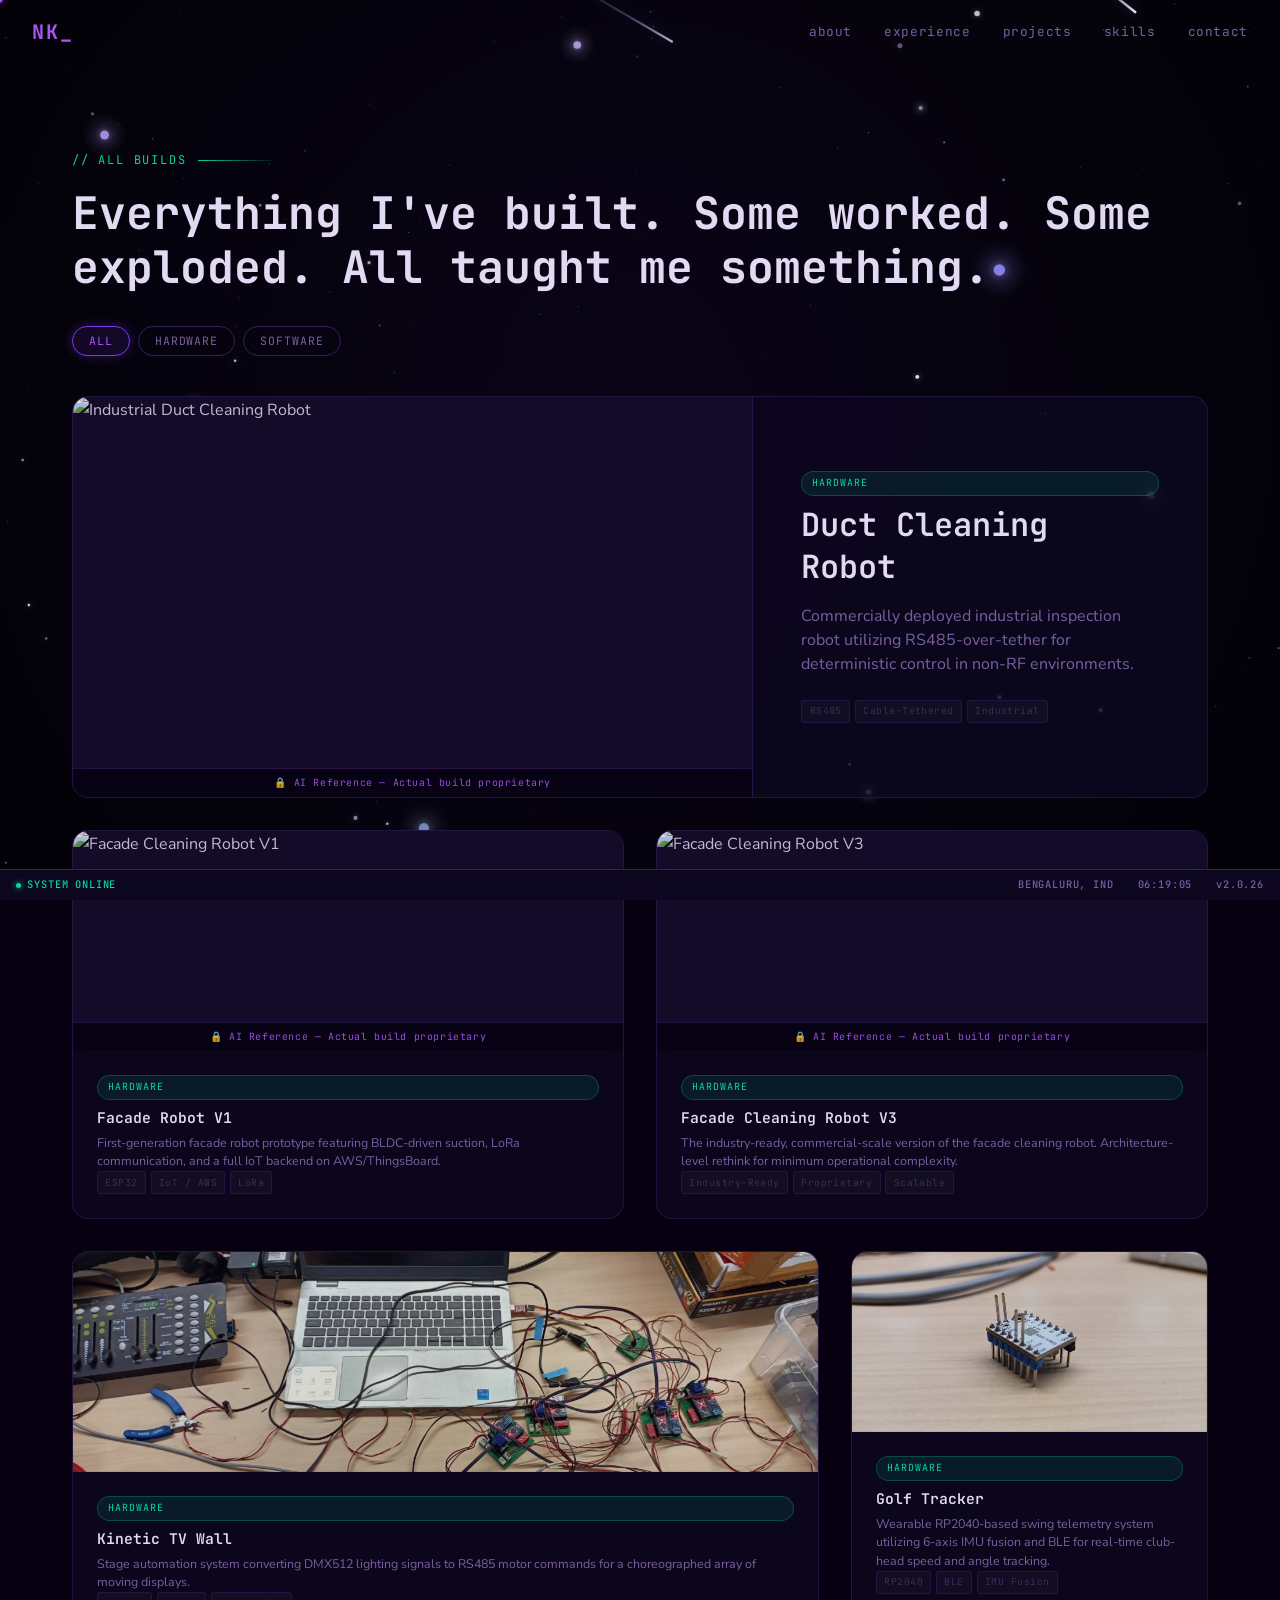
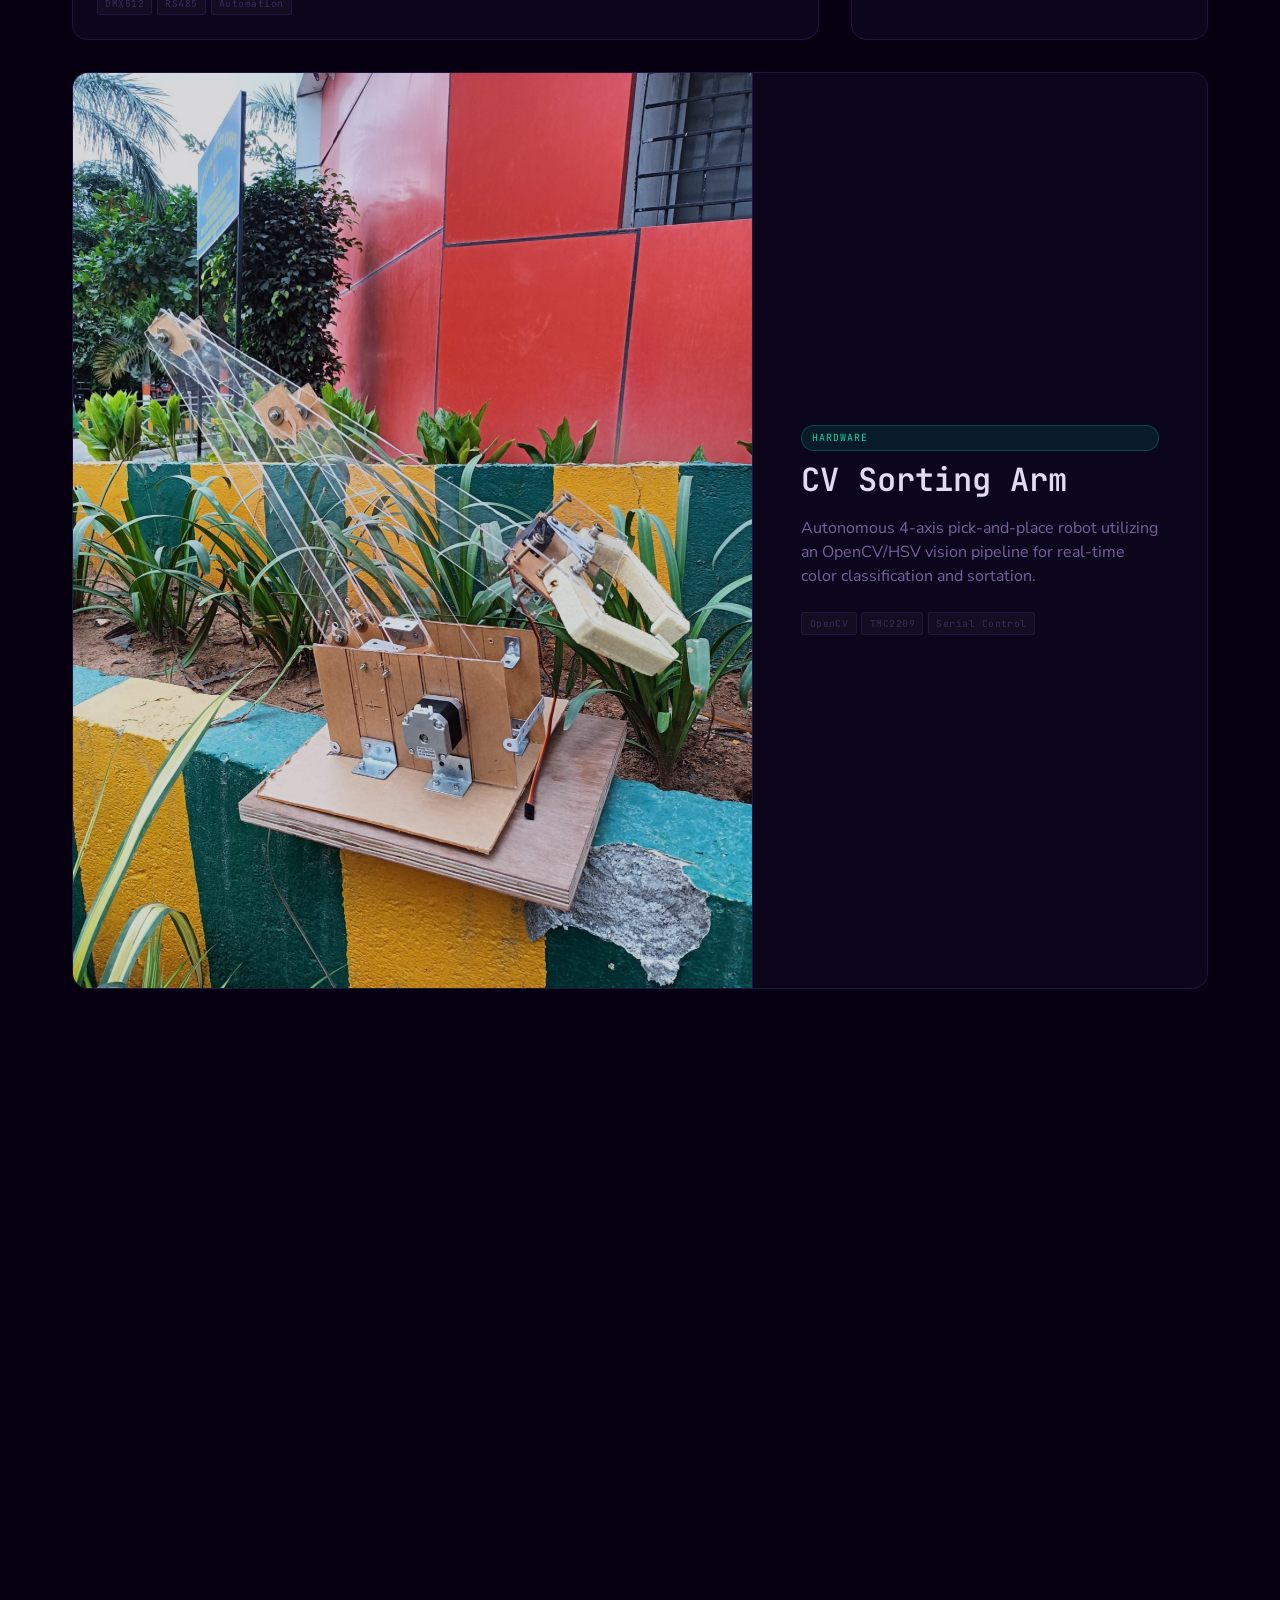
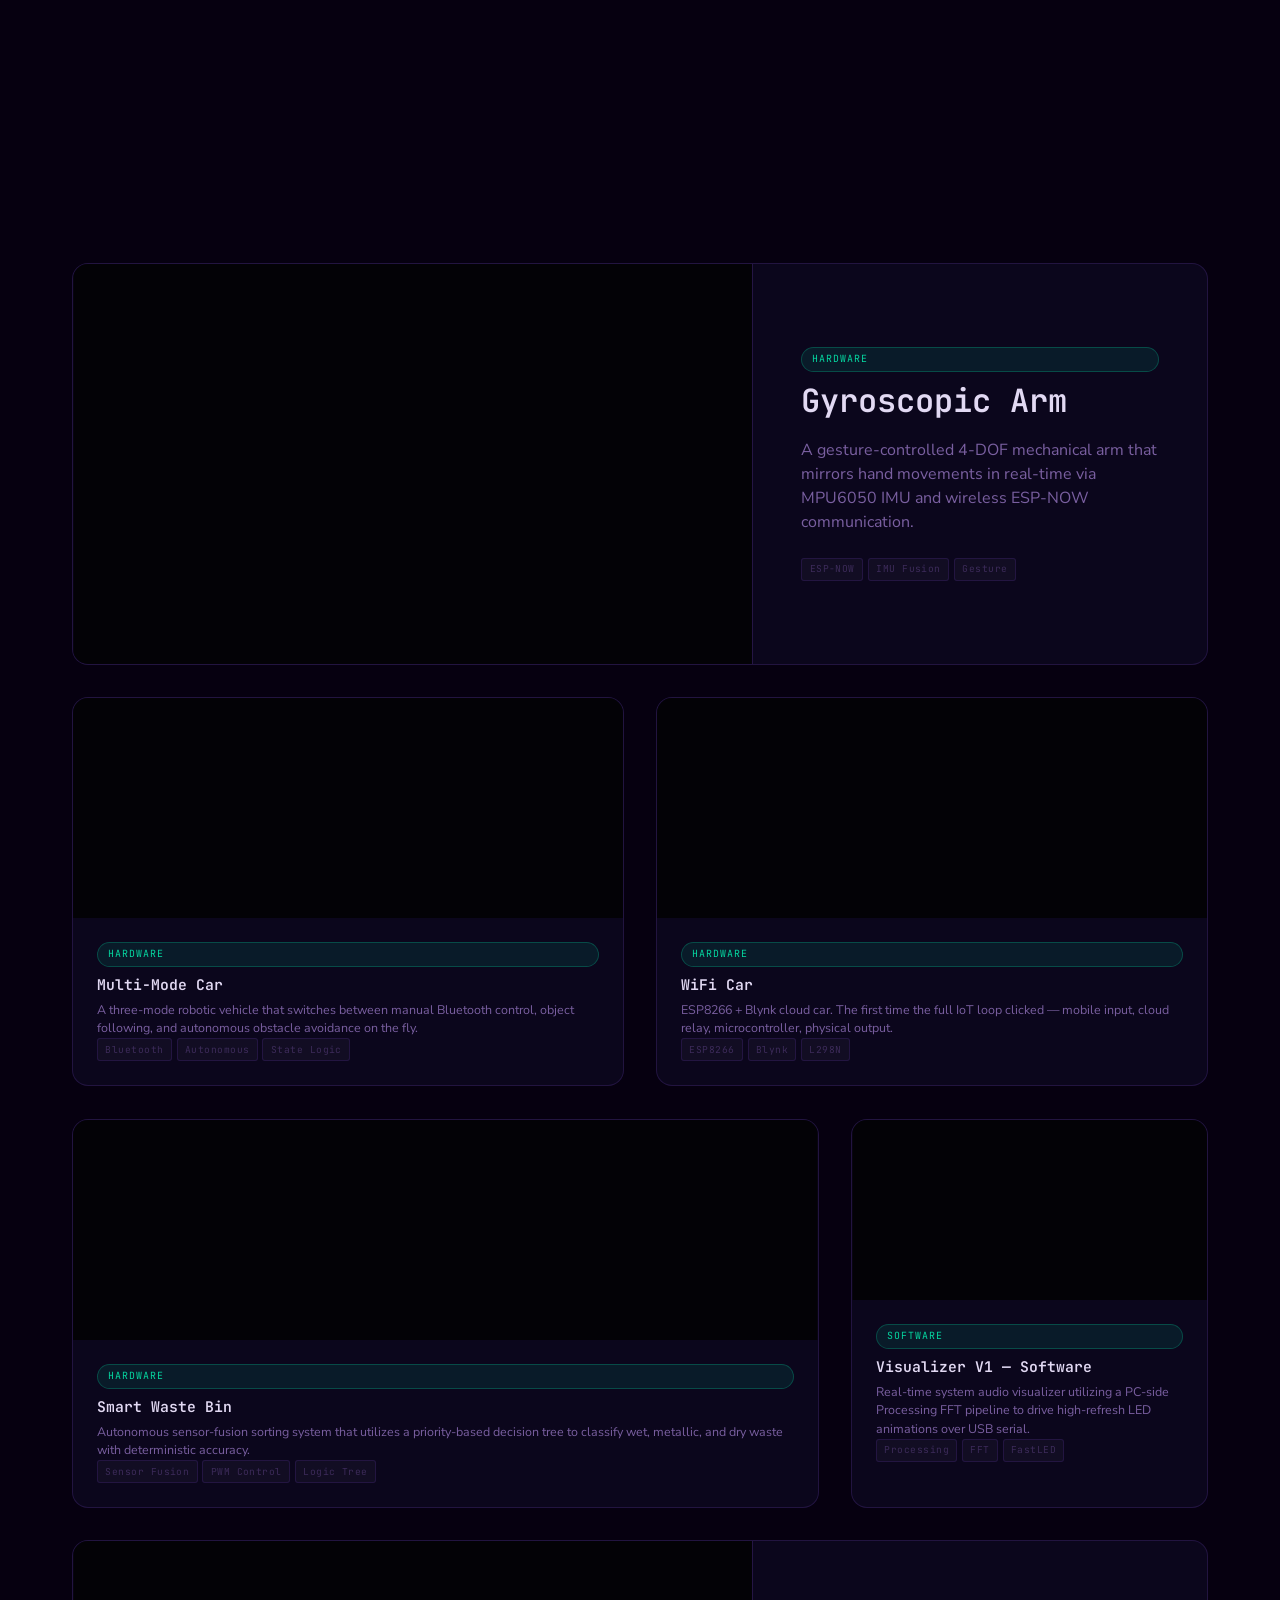
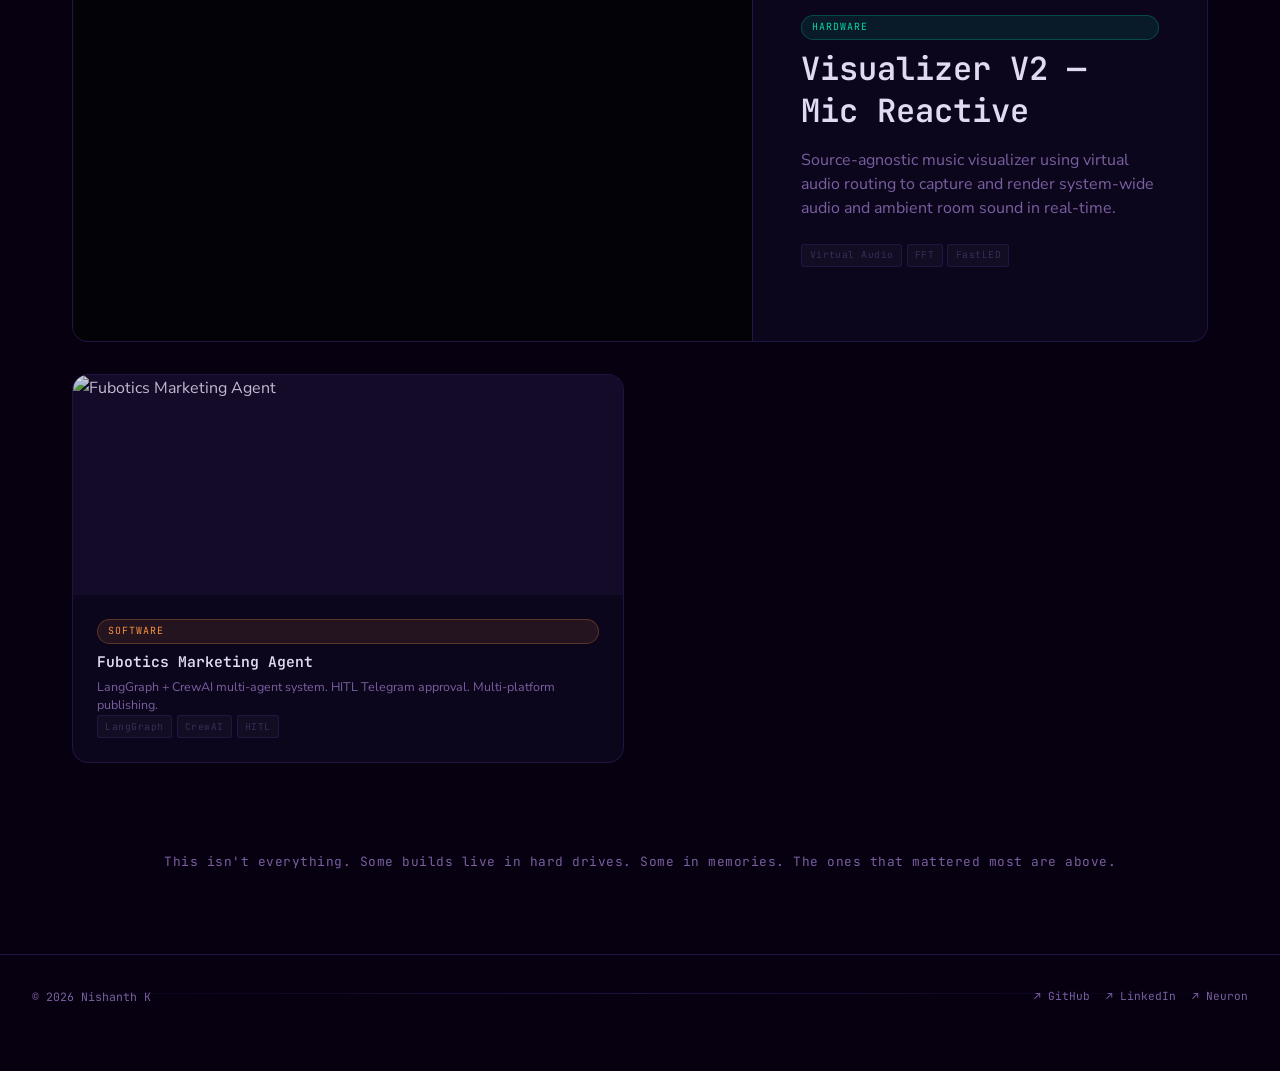
==== commit 8d563aa2: "Refine portfolio content: remove Neuron from builds, reorder projects, add category filters, update " ====
--- a/builds.html
+++ b/builds.html
@@ -1,29 +1,21 @@
 <!DOCTYPE html>
 <html lang="en">
-
 <head>
   <meta charset="UTF-8" />
   <meta name="viewport" content="width=device-width, initial-scale=1.0" />
   <title>All Builds — Nishanth K</title>
-  <meta name="description"
-    content="Portfolio of Nishanth K — Embedded Systems &amp; Robotics Engineer based in Bengaluru. I build the hardware. I write the firmware. I ship the robot." />
-  <meta name="keywords"
-    content="embedded systems, robotics engineer, ESP32, Arduino, IoT, firmware, PCB design, Bengaluru" />
+  <meta name="description" content="Portfolio of Nishanth K — Embedded Systems &amp; Robotics Engineer based in Bengaluru. I build the hardware. I write the firmware. I ship the robot." />
+  <meta name="keywords" content="embedded systems, robotics engineer, ESP32, Arduino, IoT, firmware, PCB design, Bengaluru" />
   <meta property="og:title" content="All Builds — Nishanth K" />
-  <meta property="og:description"
-    content="Everything I've built. Some worked. Some exploded. All taught me something." />
+  <meta property="og:description" content="Everything I've built. Some worked. Some exploded. All taught me something." />
   <meta property="og:type" content="website" />
-  <link rel="icon" type="image/svg+xml"
-    href="data:image/svg+xml,<svg xmlns='http://www.w3.org/2000/svg' viewBox='0 0 32 32'><rect width='32' height='32' fill='%23060010'/><text y='24' x='4' font-size='22' fill='%237c3aed' font-family='monospace' font-weight='bold'>N</text></svg>" />
+  <link rel="icon" type="image/svg+xml" href="data:image/svg+xml,<svg xmlns='http://www.w3.org/2000/svg' viewBox='0 0 32 32'><rect width='32' height='32' fill='%23060010'/><text y='24' x='4' font-size='22' fill='%237c3aed' font-family='monospace' font-weight='bold'>N</text></svg>" />
   <link rel="stylesheet" href="styles.css" />
   <link rel="stylesheet" href="media.css" />
   <link rel="preconnect" href="https://fonts.googleapis.com">
   <link rel="preconnect" href="https://fonts.gstatic.com" crossorigin>
-  <link
-    href="https://fonts.googleapis.com/css2?family=JetBrains+Mono:wght@300;400;500;600;700&family=Nunito+Sans:ital,opsz,wght@0,6..12,200..1000;1,6..12,200..1000&display=swap"
-    rel="stylesheet">
+  <link href="https://fonts.googleapis.com/css2?family=JetBrains+Mono:wght@300;400;500;600;700&family=Nunito+Sans:ital,opsz,wght@0,6..12,200..1000;1,6..12,200..1000&display=swap" rel="stylesheet">
 </head>
-
 <body>
 
   <!-- ====== CUSTOM CURSOR ====== -->
@@ -61,8 +53,7 @@
   <section id="builds" style="padding-top: 150px; min-height: 80vh;">
     <div class="container">
       <div class="section-label reveal" data-type-label="// ALL BUILDS"></div>
-      <h2 class="section-title reveal delay-1" style="margin-bottom: 2rem;">Everything I've built. Some worked. Some
-        exploded. All taught me something.</h2>
+      <h2 class="section-title reveal delay-1" style="margin-bottom: 2rem;">Everything I've built. Some worked. Some exploded. All taught me something.</h2>
 
       <div class="project-filters reveal delay-1" id="filter-bar">
         <button class="filter-btn active" data-filter="all">ALL</button>
@@ -72,31 +63,29 @@
 
       <div class="projects-grid" id="projects-grid">
         <!-- 1. Duct Cleaning Robot -->
-        <div class="project-card" data-cat="hardware" data-name="Duct Cleaning Robot" data-media-type="photos"
-          data-media='["assets/duct-robot/D1.png"]' data-desc="Industrial inspection and cleaning robot built for environments where wireless is not an option.
-
-Cable-tethered architecture for simultaneous power and data — a single tether carrying RS485 control signals and analog camera feed via video balun. The operator console housed joystick interfaces and live monitors in a single ruggedized unit. RS485 was chosen specifically for noise rejection in metal-enclosed ducts where RF signals cannot penetrate.
-
-Multiple units were built and validated to a production-ready standard. Site visits during early deployment informed final calibration decisions on signal timing and motor response thresholds.
-
-Key challenge: Transmitting reliable video and control data simultaneously through one tether in high-EMI industrial environments. RS485 differential signaling and specialized video baluns were the right combination — no other configuration held stable under industrial loads.
-
-Images are reference renders. Actual build is proprietary to Fubotics. Real footage available on request."
+        <div class="project-card" data-cat="hardware" data-name="Duct Cleaning Robot" data-media-type="photos" data-media='["assets/duct-robot/D1.png"]'
+          data-desc="HOOK: A robust, cable-tethered system engineered for high-consequence environments where wireless communication is biologically and physically impossible.
+
+Built for actual commercial deployment in industrial HVAC and pipeline systems, this robot utilizes a dedicated cable tether for simultaneous power and persistent data transmission. A specialized video balun handles the high-fidelity conversion of analog camera feeds, transmitting live inspection telemetry directly to an integrated operator console.
+
+The console acts as a centralized command hub, housing joystick interfaces and live monitors within a single, ruggedized handheld station. By utilizing RS485 differential signaling, the system ensures deterministic control over the robot’s motors even in metal-enclosed environments where RF signals cannot penetrate.
+
+Unlike laboratory prototypes, multiple units of this architecture were deployed commercially in production facilities. The focus was on noise rejection and high-EMI resistance, ensuring that every operational deployment remained synchronized and stable under industrial loads.
+
+KEY CHALLENGE: Transmitting reliable video and control signals simultaneously through a single tether in electrically noisy industrial environments. Selecting RS485 for its noise-rejection properties and specialized video baluns for signal conversion was critical to maintaining a persistent feed in harsh EMI conditions.
+
+DISCLAIMER: Images are AI-generated references — actual build cannot be shown publicly as it is proprietary to Fubotics. Real footage and photos available on request."
           data-tech="RS485, RJ45, Video Balun, Analog Camera, Cable Tether, L298N, Joystick Console, Embedded C, Motor Control Systems">
           <div class="project-light"></div>
           <div class="project-thumb">
-            <img class="project-img" src="assets/duct-robot/D1.png" alt="Industrial Duct Cleaning Robot"
-              loading="lazy" />
-            <div class="project-overlay">
-              <div class="project-overlay-text">VIEW DETAILS</div>
-            </div>
+            <img class="project-img" src="assets/duct-robot/D1.png" alt="Industrial Duct Cleaning Robot" loading="lazy" />
+            <div class="project-overlay"><div class="project-overlay-text">VIEW DETAILS</div></div>
             <div class="ai-ref-badge">🔒 AI Reference — Actual build proprietary</div>
           </div>
           <div class="project-body">
             <div class="project-category">HARDWARE</div>
             <div class="project-name">Duct Cleaning Robot</div>
-            <div class="project-desc">Commercially deployed industrial inspection robot utilizing RS485-over-tether for
-              deterministic control in non-RF environments.</div>
+            <div class="project-desc">Commercially deployed industrial inspection robot utilizing RS485-over-tether for deterministic control in non-RF environments.</div>
             <div class="project-tags">
               <span class="project-tag">RS485</span>
               <span class="project-tag">Cable-Tethered</span>
@@ -106,32 +95,29 @@
         </div>
 
         <!-- 2. Facade Cleaning Robot V1 -->
-        <div class="project-card" data-cat="hardware" data-name="Facade Cleaning Robot V1" data-media-type="photos"
-          data-media='["assets/facade-v1/V1.png"]' data-desc="The first working prototype — concept validated on an actual building facade.
-
-Full technical ownership from day one: electronics, firmware, and mechanical assembly built ground-up. BLDC motors driven by ESCs for suction and movement, custom rotary brush and spray system, SMPS engineered for the simultaneous current draw of multiple high-drain components. The wireless stack went through real field iteration — WiFi, then GSM, then LoRa, which was the only protocol that held reliably outdoors at range.
-
-Backend ran Flask on AWS with a Mosquitto MQTT broker; ThingsBoard and Ubidots handled telemetry. Every component — from brush geometry to communication architecture — was prototyped and redesigned based on failure modes encountered on actual facades, not lab assumptions.
-
-V1's job was to prove the concept was buildable and surface every assumption that needed to break before V2 could exist. It did both.
-
-Key challenge: Building a reliable real-time control pipeline for an outdoor robot where every failure mode only shows up on an actual building. Field tests broke assumptions bench tests never touched — the pivot to LoRa came directly from that.
-
-Images are reference renders. Actual build is proprietary to Fubotics. Real footage available on request."
+        <div class="project-card" data-cat="hardware" data-name="Facade Cleaning Robot V1" data-media-type="photos" data-media='["assets/facade-v1/V1.png"]'
+          data-desc="HOOK: The prototype that proved the concept was buildable—a physical system that transitioned from an idea on paper to operating on a real building facade.
+
+I owned the complete technical build from day one, covering the electronics, firmware, and mechanical assembly. The hardware utilized BLDC motors driven by ESCs for suction and movement, alongside a custom rotary brush and spray system. Power was managed by a heavy-duty SMPS engineered to handle the simultaneous current demands of multiple high-draw components without voltage sag.
+
+The software architecture was built for real-world deployment, utilizing an ESP32 to communicate with a Mosquitto MQTT broker on AWS. For device management and telemetry, I integrated ThingsBoard and Ubidots, with a Flask backend serving as the API layer. The wireless stack went through multiple field iterations—testing WiFi and GSM before LoRa emerged as the only robust outdoor solution.
+
+This version wasn't about refined polish; it was about exposing every engineering assumption that needed to fail before V2 could exist. Every component—from brush mounting geometry to communication protocols—was prototyped, tested, and redesigned based on real failure modes encountered during facade deployment.
+
+KEY CHALLENGE: Establishing a reliable real-time communication pipeline between an outdoor robot and a cloud backend under unpredictable environmental conditions. Field tests exposed unique failure modes that never appeared during bench testing, necessitating a pivot to LoRa to ensure deterministic control.
+
+DISCLAIMER: Images are AI-generated references — actual build cannot be shown publicly as it is proprietary to Fubotics. Real footage and photos available on request."
           data-tech="ESP32, LoRa, BLDC Motors, ESCs, SMPS, MQTT/Mosquitto, AWS, ThingsBoard, Ubidots, Flask, Embedded C, 3D Printed Prototypes">
           <div class="project-light"></div>
           <div class="project-thumb">
             <img class="project-img" src="assets/facade-v1/V1.png" alt="Facade Cleaning Robot V1" loading="lazy" />
-            <div class="project-overlay">
-              <div class="project-overlay-text">VIEW DETAILS</div>
-            </div>
+            <div class="project-overlay"><div class="project-overlay-text">VIEW DETAILS</div></div>
             <div class="ai-ref-badge">🔒 AI Reference — Actual build proprietary</div>
           </div>
           <div class="project-body">
             <div class="project-category">HARDWARE</div>
             <div class="project-name">Facade Robot V1</div>
-            <div class="project-desc">First-generation facade robot prototype featuring BLDC-driven suction, LoRa
-              communication, and a full IoT backend on AWS/ThingsBoard.</div>
+            <div class="project-desc">First-generation facade robot prototype featuring BLDC-driven suction, LoRa communication, and a full IoT backend on AWS/ThingsBoard.</div>
             <div class="project-tags">
               <span class="project-tag">ESP32</span>
               <span class="project-tag">IoT / AWS</span>
@@ -141,33 +127,29 @@
         </div>
 
         <!-- 3. Facade Cleaning Robot V3 -->
-        <div class="project-card" data-cat="hardware" data-name="Facade Cleaning Robot V3" data-media-type="photos"
-          data-media='["assets/facade-v3/V3.png"]'
-          data-desc="The most technically advanced version of the three — a ground-up mechanical and systems redesign that took the facade cleaning concept to its highest form.
-
-Where V1 proved feasibility and V2 proved reliability, V3 solved scalability. The entire mechanical architecture was rethought from the frame up to eliminate operational complexity — fewer people needed on-site, less auxiliary equipment, faster setup on different building profiles. Every constraint from V1 and V2 deployments fed directly into what got stripped, rebuilt, or rearchitected here.
-
-The result was a system capable of being operated and serviced by a trained team without needing the original engineer present. Complete technical documentation, SOPs, and the validated hardware package were transferred to the manufacturing partner for production scale-up. The communication backbone — ESP32, LoRa, ESP-NOW, cloud-synced AWS architecture — carried forward and refined for multi-team commercial deployment.
-
-This is what the entire V1-to-V3 arc was building toward: a robotics product ready to multiply.
-
-Key challenge: Achieving a fundamental reduction in deployment complexity without losing the reliability that V2 had proven. Every simplification was a deliberate engineering decision — not a compromise.
-
-Specific mechanism details remain proprietary to Fubotics. Images are reference renders. Real footage available on request."
+        <div class="project-card" data-cat="hardware" data-name="Facade Cleaning Robot V3" data-media-type="photos" data-media='["assets/facade-v3/V3.png"]'
+          data-desc="HOOK: The industry-ready evolution—a fundamental architectural shift that eliminated operational complexity and scaled the concept for commercial volume.
+
+V3 represents a departure from V2's linear evolution, focusing on a ground-up mechanical rethink. The objective was to strip away the deployment friction of earlier versions, resulting in a streamlined system that significantly reduced the manpower and auxiliary equipment required for on-site setup.
+
+The prototype was fully built and validated, with the complete technology package transferred for production. This iteration proved that facade cleaning could scale beyond a single specialist team, transforming a complex robotic operation into a repeatable, commercial-grade service.
+
+Due to the nature of the development at Fubotics, specific technical details of the reorganized mechanism remain proprietary. However, the system maintains the robust communication backbone of its predecessors, utilizing ESP32, LoRa, and ESP-NOW within a cloud-synchronised AWS architecture.
+
+KEY CHALLENGE: Rethinking the core architecture from scratch to eliminate operational complexity without compromising performance. The central constraint was commercial scalability: reducing the footprint and setup time to ensure the system remained viable for large-scale, multi-team deployments.
+
+DISCLAIMER: Images are AI-generated references — actual build cannot be shown publicly as it is proprietary to Fubotics. Real footage and photos available on request."
           data-tech="ESP32, LoRa, ESP-NOW, Embedded C, Motor Control Systems, MQTT, AWS">
           <div class="project-light"></div>
           <div class="project-thumb">
             <img class="project-img" src="assets/facade-v3/V3.png" alt="Facade Cleaning Robot V3" loading="lazy" />
-            <div class="project-overlay">
-              <div class="project-overlay-text">VIEW DETAILS</div>
-            </div>
+            <div class="project-overlay"><div class="project-overlay-text">VIEW DETAILS</div></div>
             <div class="ai-ref-badge">🔒 AI Reference — Actual build proprietary</div>
           </div>
           <div class="project-body">
             <div class="project-category">HARDWARE</div>
             <div class="project-name">Facade Cleaning Robot V3</div>
-            <div class="project-desc">The industry-ready, commercial-scale version of the facade cleaning robot.
-              Architecture-level rethink for minimum operational complexity.</div>
+            <div class="project-desc">The industry-ready, commercial-scale version of the facade cleaning robot. Architecture-level rethink for minimum operational complexity.</div>
             <div class="project-tags">
               <span class="project-tag">Industry-Ready</span>
               <span class="project-tag">Proprietary</span>
@@ -177,31 +159,26 @@
         </div>
 
         <!-- 4. Kinetic TV Wall Installation -->
-        <div class="project-card" data-cat="hardware" data-name="Kinetic TV Wall Installation" data-media-type="photos"
-          data-media='["assets/kinetic-wall/CF2.jfif","assets/kinetic-wall/CF3.jfif","assets/kinetic-wall/CF4.jfif","assets/kinetic-wall/CF5.jfif","assets/kinetic-wall/CF6.jfif","assets/kinetic-wall/CT1.jfif"]'
-          data-desc="A large-scale architectural installation where vertical screen motion becomes the art, choreographed via professional lighting protocols.
+        <div class="project-card" data-cat="hardware" data-name="Kinetic TV Wall Installation" data-media-type="photos" data-media='["assets/kinetic-wall/CF2.jfif","assets/kinetic-wall/CF3.jfif","assets/kinetic-wall/CF4.jfif","assets/kinetic-wall/CF5.jfif","assets/kinetic-wall/CF6.jfif","assets/kinetic-wall/CT1.jfif"]'
+          data-desc="HOOK: A large-scale architectural installation where vertical screen motion becomes the art, choreographed via professional lighting protocols.
 
 Built upon a heavy-duty extruded aluminum framework, this installation features five to six full-sized televisions mounted on belt-driven linear axes. Each axis is powered by high-torque stepper motors specifically engineered for precise, repeatable vertical travel over extended operational cycles.
 
-The system's intelligence lies in the communication bridge. The architecture captures DMX512 signals from a professional lighting console and converts them to RS485 for the distributed motor controllers. Each controller independently executes position and speed commands, perfectly synchronized to the DMX master timeline.
-
-The entire electronics pipeline was owned end-to-end — signal conversion, RS485 topology, driver configuration, and motor tuning. This integration ensures that the mechanical load is handled with deterministic control, maintaining perfect visual alignment across all moving elements.
+The system's intelligence lies in the communication bridge. I developed an architecture that captures DMX512 signals from a professional lighting console and converts them to RS485 for the distributed motor controllers. Each controller independently executes position and speed commands, perfectly synchronized to the DMX master timeline.
+
+I owned the entire electronics pipeline—from signal conversion and RS485 topology to driver configuration and motor tuning. This integration ensures that the mechanical load is handled with deterministic control, maintaining perfect visual alignment across all moving elements.
 
 KEY CHALLENGE: Converting the DMX512 lighting protocol into real-time RS485 motor control commands with zero drift. In a large-scale installation, any timing latency or signal interference is immediately visible as desynchronized movement; achieving sub-millisecond precision across the entire rig was the central engineering hurdle."
           data-tech="DMX512, RS485, Stepper Motors, Belt Drive System, Stepper Drivers, Extruded Aluminum Framework, Embedded Motor Controllers">
           <div class="project-light"></div>
           <div class="project-thumb">
-            <img class="project-img" src="assets/kinetic-wall/CF2.jfif" alt="Kinetic TV Wall Installation"
-              loading="lazy" />
-            <div class="project-overlay">
-              <div class="project-overlay-text">VIEW DETAILS</div>
-            </div>
+            <img class="project-img" src="assets/kinetic-wall/CF2.jfif" alt="Kinetic TV Wall Installation" loading="lazy" />
+            <div class="project-overlay"><div class="project-overlay-text">VIEW DETAILS</div></div>
           </div>
           <div class="project-body">
             <div class="project-category">HARDWARE</div>
             <div class="project-name">Kinetic TV Wall</div>
-            <div class="project-desc">Stage automation system converting DMX512 lighting signals to RS485 motor commands
-              for a choreographed array of moving displays.</div>
+            <div class="project-desc">Stage automation system converting DMX512 lighting signals to RS485 motor commands for a choreographed array of moving displays.</div>
             <div class="project-tags">
               <span class="project-tag">DMX512</span>
               <span class="project-tag">RS485</span>
@@ -211,31 +188,26 @@
         </div>
 
         <!-- 5. Golf Tracker - Golf Swing Analyzer -->
-        <div class="project-card" data-cat="hardware" data-name="Golf Tracker - Golf Swing Analyzer"
-          data-media-type="photos"
-          data-media='["assets/golf-tracker/CT1.jfif","assets/golf-tracker/CF2.jfif","assets/golf-tracker/CF3.jfif","assets/golf-tracker/CF4.jfif","assets/golf-tracker/CF5.jfif","assets/golf-tracker/CF6.jfif"]'
-          data-desc="Camera-free, wearable swing telemetry that provides professional-grade feedback directly from the club shaft.
+        <div class="project-card" data-cat="hardware" data-name="Golf Tracker - Golf Swing Analyzer" data-media-type="photos" data-media='["assets/golf-tracker/CT1.jfif","assets/golf-tracker/CF2.jfif","assets/golf-tracker/CF3.jfif","assets/golf-tracker/CF4.jfif","assets/golf-tracker/CF5.jfif","assets/golf-tracker/CF6.jfif"]'
+          data-desc="HOOK: Camera-free, wearable swing telemetry that provides professional-grade feedback directly from the club shaft.
 
 The hardware is centered around the Arduino Nano RP2040 Connect, utilizing its onboard LSM6DSOX 6-axis IMU to capture the full 3D motion profile of a swing. From a single chip, the system tracks peak angular velocity, wrist rotation, and arc consistency, mapping user intent to deterministic physical data.
 
 Data transmission is handled over BLE to a mobile companion dashboard, providing immediate post-impact metrics such as swing plane angle and trajectory deviation. The RP2040's dual-core architecture is leveraged to ensure continuous high-frequency IMU sampling on one core while the other manages wireless synchronization without data loss.
 
-To maintain the natural ergonomics of the club, an ultra-lightweight, balanced clip-on housing was designed and 3D printed. This ensures that the sensor remains secure during high-velocity motions without altering the club's swing weight or the player's feel.
-
-KEY CHALLENGE: Extracting actionable swing metrics from raw IMU data in real-time. Accelerometer and gyroscope outputs are inherently noisy and prone to drift; a complementary filter fuses both sensor streams into stable, coachable readings that accurately represent the physical motion."
+To maintain the natural ergonomics of the club, I designed and 3D printed an ultra-lightweight, balanced clip-on housing. This ensures that the sensor remains secure during high-velocity motions without altering the club's swing weight or the player's feel.
+
+KEY CHALLENGE: Extracting actionable swing metrics from raw IMU data in real-time. Accelerometer and gyroscope outputs are inherently noisy and prone to drift; I implemented a complementary filter to fuse both sensor streams into stable, coachable readings that accurately represent the physical motion."
           data-tech="Arduino Nano RP2040 Connect, LSM6DSOX IMU, BLE, Complementary Filter, 3D Printed Enclosure, Companion App">
           <div class="project-light"></div>
           <div class="project-thumb">
             <img class="project-img" src="assets/golf-tracker/CT1.jfif" alt="Golf Swing Analyzer" loading="lazy" />
-            <div class="project-overlay">
-              <div class="project-overlay-text">VIEW DETAILS</div>
-            </div>
+            <div class="project-overlay"><div class="project-overlay-text">VIEW DETAILS</div></div>
           </div>
           <div class="project-body">
             <div class="project-category">HARDWARE</div>
             <div class="project-name">Golf Tracker</div>
-            <div class="project-desc">Wearable RP2040-based swing telemetry system utilizing 6-axis IMU fusion and BLE
-              for real-time club-head speed and angle tracking.</div>
+            <div class="project-desc">Wearable RP2040-based swing telemetry system utilizing 6-axis IMU fusion and BLE for real-time club-head speed and angle tracking.</div>
             <div class="project-tags">
               <span class="project-tag">RP2040</span>
               <span class="project-tag">BLE</span>
@@ -245,9 +217,8 @@
         </div>
 
         <!-- 6. Sorting Robotic Arm -->
-        <div class="project-card" data-cat="hardware" data-name="Sorting Robotic Arm" data-media-type="photos"
-          data-media='["assets/robotic-arm/Mini1.jfif","assets/robotic-arm/Mini2.jfif","assets/robotic-arm/Mini3.jfif","assets/robotic-arm/Mini4.jfif","assets/robotic-arm/Mini6.jfif","assets/robotic-arm/Mini7.jfif","assets/robotic-arm/Mini8.jfif"]'
-          data-desc="A four-axis autonomous system that sees, decides, and sorts—bridging the gap between computer vision and mechanical actuation.
+        <div class="project-card" data-cat="hardware" data-name="Sorting Robotic Arm" data-media-type="photos" data-media='["assets/robotic-arm/Mini1.jfif","assets/robotic-arm/Mini2.jfif","assets/robotic-arm/Mini3.jfif","assets/robotic-arm/Mini4.jfif","assets/robotic-arm/Mini6.jfif","assets/robotic-arm/Mini7.jfif","assets/robotic-arm/Mini8.jfif"]'
+          data-desc="HOOK: A four-axis autonomous system that sees, decides, and sorts—bridging the gap between computer vision and mechanical actuation.
 
 The arm's physical framework is hand-fabricated from acrylic sheet, with each joint manually engineered and assembled. Motion is driven by four independent stepper motors utilizing TMC2209 drivers, providing the precise angular resolution required for high-repetition pick-and-place routines across its full operational volume.
 
@@ -255,21 +226,17 @@
 
 The entire sortation cycle—from object detection and gripper actuation to transportation and home-position reset—runs autonomously. This creates a closed-loop system where software intent is translated into precise, physical logic without any human intervention after initial deployment.
 
-KEY CHALLENGE: Translating fluctuating computer vision output into reliable, repeatable mechanical sequences. Achieving consistent detection required precise calibration of HSV thresholds to account for varying ambient lighting conditions — sensitivity balanced to avoid both misclassification and detection failures in unstable environments."
+KEY CHALLENGE: Translating fluctuating computer vision output into reliable, repeatable mechanical sequences. Achieving consistent detection required precise calibration of HSV thresholds to account for varying ambient lighting conditions; I had to balance sensitivity to avoid both misclassification and detection failures in unstable environments."
           data-tech="Arduino, TMC2209 Stepper Drivers, Stepper Motors, OpenCV, Python, USB Serial Communication, Hand-Fabricated Acrylic Frame">
           <div class="project-light"></div>
           <div class="project-thumb">
-            <img class="project-img" src="assets/robotic-arm/Mini1.jfif" alt="Color-Detecting Robotic Arm"
-              loading="lazy" />
-            <div class="project-overlay">
-              <div class="project-overlay-text">VIEW DETAILS</div>
-            </div>
+            <img class="project-img" src="assets/robotic-arm/Mini1.jfif" alt="Color-Detecting Robotic Arm" loading="lazy" />
+            <div class="project-overlay"><div class="project-overlay-text">VIEW DETAILS</div></div>
           </div>
           <div class="project-body">
             <div class="project-category">HARDWARE</div>
             <div class="project-name">CV Sorting Arm</div>
-            <div class="project-desc">Autonomous 4-axis pick-and-place robot utilizing an OpenCV/HSV vision pipeline for
-              real-time color classification and sortation.</div>
+            <div class="project-desc">Autonomous 4-axis pick-and-place robot utilizing an OpenCV/HSV vision pipeline for real-time color classification and sortation.</div>
             <div class="project-tags">
               <span class="project-tag">OpenCV</span>
               <span class="project-tag">TMC2209</span>
@@ -279,23 +246,18 @@
         </div>
 
         <!-- 7. Hexarover — 6-Wheel All Terrain Robot -->
-        <div class="project-card" data-cat="hardware" data-name="Hexarover — 6-Wheel All Terrain Robot"
-          data-media-type="photos"
-          data-media='["assets/hexarover/IMG20241121215241.jpg","assets/hexarover/IMG20241122121353.jpg","assets/hexarover/IMG20241122064318.jpg","assets/hexarover/IMG20241205045356.jpg","assets/hexarover/IMG20241209052958.jpg","assets/hexarover/IMG20241209064607.jpg","assets/hexarover/IMG20241209064745.jpg","assets/hexarover/IMG20250210143704.jpg","assets/hexarover/IMG20250210144311_01.jpg"]'
+        <div class="project-card" data-cat="hardware" data-name="Hexarover — 6-Wheel All Terrain Robot" data-media-type="photos" data-media='["assets/hexarover/IMG20241121215241.jpg","assets/hexarover/IMG20241122121353.jpg","assets/hexarover/IMG20241122064318.jpg","assets/hexarover/IMG20241205045356.jpg","assets/hexarover/IMG20241209052958.jpg","assets/hexarover/IMG20241209064607.jpg","assets/hexarover/IMG20241209064745.jpg","assets/hexarover/IMG20250210143704.jpg","assets/hexarover/IMG20250210144311_01.jpg"]'
           data-desc="Six-wheeled terrain-traversing rescue robot built for stairs and uneven surfaces. No custom parts, no 3D printing — PVC/acrylic frame, BTS7960 motor driver, 7.2Ah lead-acid battery. 2-person team. Full mechanical assembly, motor control firmware, and system integration end-to-end."
           data-tech="Arduino, BTS7960 Motor Drivers, Johnson DC Motors, HC-05 Bluetooth, WiFi Module, PVC and Acrylic Frame, Tank Drive Configuration, 6WD">
           <div class="project-light"></div>
           <div class="project-thumb">
             <img class="project-img" src="assets/hexarover/IMG20241121215241.jpg" alt="Hexarover" loading="lazy" />
-            <div class="project-overlay">
-              <div class="project-overlay-text">VIEW DETAILS</div>
-            </div>
+            <div class="project-overlay"><div class="project-overlay-text">VIEW DETAILS</div></div>
           </div>
           <div class="project-body">
             <div class="project-category">HARDWARE</div>
             <div class="project-name">Hexarover</div>
-            <div class="project-desc">Six-wheeled terrain-traversing rescue robot built for stairs and uneven surfaces.
-            </div>
+            <div class="project-desc">Six-wheeled terrain-traversing rescue robot built for stairs and uneven surfaces.</div>
             <div class="project-tags">
               <span class="project-tag">BTS7960</span>
               <span class="project-tag">6WD</span>
@@ -305,9 +267,8 @@
         </div>
 
         <!-- 8. ESPCam Coin Counter -->
-        <div class="project-card" data-cat="software" data-name="ESPCam Coin Counter" data-media-type="photos"
-          data-media='["assets/espcam/ESPCam1.jfif","assets/espcam/ESPcam2.jfif"]'
-          data-desc="Real-time, camera-based coin sortation achieved through classical computer vision pipelines—no heavy ML models, just pure edge detection logic.
+        <div class="project-card" data-cat="software" data-name="ESPCam Coin Counter" data-media-type="photos" data-media='["assets/espcam/ESPCam1.jfif","assets/espcam/ESPcam2.jfif"]'
+          data-desc="HOOK: Real-time, camera-based coin sortation achieved through classical computer vision pipelines—no heavy ML models, just pure edge detection logic.
 
 The architecture comprises an ESP32-CAM streaming live MJPEG telemetry over WiFi to a local Python environment. Utilizing OpenCV, the signal is processed through a deterministic CV pipeline: noise reduction via Gaussian blur, grayscale conversion, and Canny edge detection to isolate precise object boundaries.
 
@@ -315,20 +276,17 @@
 
 This project demonstrates the efficiency of classical vision algorithms over resource-heavy machine learning. By operating directly on geometric and topological features, the system achieves sub-millisecond classification speeds that are ideal for high-throughput edge environments.
 
-KEY CHALLENGE: Eliminating false edges caused by specular highlights on reflective coin surfaces. Since coins are inherently reflective, shadows and glare often create artifact contours — solved by iteratively tuning the Gaussian blur kernel and Canny thresholds to suppress surface reflections while maintaining structural boundary integrity."
+KEY CHALLENGE: Eliminating false edges caused by specular highlights on reflective coin surfaces. Since coins are inherently reflective, shadows and glare often create artifact contours; I solved this by iteratively tuning the Gaussian blur kernel and Canny thresholds to suppress surface reflections while maintaining structural boundary integrity."
           data-tech="ESP32-CAM, Python, OpenCV, MJPEG Stream, Contour Detection, Canny Edge Detection, Area Thresholding, WiFi">
           <div class="project-light"></div>
           <div class="project-thumb">
             <img class="project-img" src="assets/espcam/ESPCam1.jfif" alt="ESPCam Coin Counter" loading="lazy" />
-            <div class="project-overlay">
-              <div class="project-overlay-text">VIEW DETAILS</div>
-            </div>
+            <div class="project-overlay"><div class="project-overlay-text">VIEW DETAILS</div></div>
           </div>
           <div class="project-body">
             <div class="project-category software">SOFTWARE</div>
             <div class="project-name">CV Coin Counter</div>
-            <div class="project-desc">Pure computer vision pipeline utilizing MJPEG streaming from ESP32-CAM to classify
-              and count coin denominations via Canny/Contour analysis.</div>
+            <div class="project-desc">Pure computer vision pipeline utilizing MJPEG streaming from ESP32-CAM to classify and count coin denominations via Canny/Contour analysis.</div>
             <div class="project-tags">
               <span class="project-tag">ESP32-CAM</span>
               <span class="project-tag">OpenCV</span>
@@ -338,9 +296,8 @@
         </div>
 
         <!-- 9. Compass — Internal R&D OS -->
-        <div class="project-card" data-cat="software" data-name="Compass — Internal R&D OS" data-media-type="photos"
-          data-media='["assets/compass/Screenshot 2026-04-14 172843.png","assets/compass/Screenshot 2026-04-14 172901.png","assets/compass/Screenshot 2026-04-14 172913.png"]'
-          data-desc="A high-fidelity internal operating system built to centralize institutional knowledge across every level of robotic research and development.
+        <div class="project-card" data-cat="software" data-name="Compass — Internal R&D OS" data-media-type="photos" data-media='["assets/compass/Screenshot 2026-04-14 172843.png","assets/compass/Screenshot 2026-04-14 172901.png","assets/compass/Screenshot 2026-04-14 172913.png"]'
+          data-desc="HOOK: A high-fidelity internal operating system built to centralize institutional knowledge across every level of robotic research and development.
 
 Compass was engineered from scratch for Fubotics to transition institutional knowledge from scattered spreadsheets into a unified R&D platform. It integrates four core modules: an experiment tracker with full version history, a real-time lab inventory management system, project-contextual team chat, and a sophisticated RAG-driven AI assistant.
 
@@ -348,21 +305,17 @@
 
 Currently deployed on Cloudflare Pages and actively used in production, Compass serves as the single source of truth for the company. It ensures that every hardware failure, component procurement, and architectural experiment is indexed and searchable, turning raw data into an actionable technical roadmap.
 
-KEY CHALLENGE: Engineering a RAG system capable of high-accuracy retrieval across a fragmented document corpus. A custom chunking strategy and recursive metadata filtering navigates a mix of structured experiment tables and unstructured build notes — preventing context bleed and ensuring retrieval relevance in a multi-domain vector store."
+KEY CHALLENGE: Engineering a RAG system capable of high-accuracy retrieval across a fragmented document corpus. I implemented a custom chunking strategy and recursive metadata filtering to navigate a mix of structured experiment tables and unstructured build notes, preventing context bleed and ensuring retrieval relevance in a multi-domain vector store."
           data-tech="React, Supabase, pgvector, PostgreSQL, Gemini 2.5 Flash, Mistral, Supabase Edge Functions, RAG Pipeline, Vector Embeddings, Cloudflare Pages">
           <div class="project-light"></div>
           <div class="project-thumb">
-            <img class="project-img" src="assets/compass/Screenshot 2026-04-14 172843.png"
-              alt="Compass — Internal R&D OS" loading="lazy" />
-            <div class="project-overlay">
-              <div class="project-overlay-text">VIEW DETAILS</div>
-            </div>
+            <img class="project-img" src="assets/compass/Screenshot 2026-04-14 172843.png" alt="Compass — Internal R&D OS" loading="lazy" />
+            <div class="project-overlay"><div class="project-overlay-text">VIEW DETAILS</div></div>
           </div>
           <div class="project-body">
             <div class="project-category software">SOFTWARE</div>
             <div class="project-name">Compass R&D OS</div>
-            <div class="project-desc">Full internal R&D OS featuring experiment tracking, inventory management, and a
-              specialized RAG AI assistant for Fubotics technical records.</div>
+            <div class="project-desc">Full internal R&D OS featuring experiment tracking, inventory management, and a specialized RAG AI assistant for Fubotics technical records.</div>
             <div class="project-tags">
               <span class="project-tag">RAG / AI</span>
               <span class="project-tag">Supabase</span>
@@ -374,10 +327,8 @@
 
 
         <!-- 11. Alcohol Detection & Engine Lock Car -->
-        <div class="project-card" data-cat="hardware" data-name="Alcohol Detection & Engine Lock Car"
-          data-media-type="photos"
-          data-media='["assets/alcohol-car/AD1.jfif","assets/alcohol-car/AD2.jfif","assets/alcohol-car/AD3.jfif","assets/alcohol-car/AD4.jfif","assets/alcohol-car/AD5.jfif"]'
-          data-desc="A non-bypassable safety system that detects alcohol impairment in real-time, immobilizes the vehicle, and transmits GPS-tagged location alerts.
+        <div class="project-card" data-cat="hardware" data-name="Alcohol Detection & Engine Lock Car" data-media-type="photos" data-media='["assets/alcohol-car/AD1.jfif","assets/alcohol-car/AD2.jfif","assets/alcohol-car/AD3.jfif","assets/alcohol-car/AD4.jfif","assets/alcohol-car/AD5.jfif"]'
+          data-desc="HOOK: A non-bypassable safety system that detects alcohol impairment in real-time, immobilizes the vehicle, and transmits GPS-tagged location alerts.
 
 The system utilizes an MQ-3 alcohol sensor to continuously monitor ethanol concentration in the cabin. When levels exceed a deterministic threshold, an Arduino Uno triggers simultaneous actions: the L298N motor driver is disabled to cut power to the drive motors, and a SIM800L GSM module fires an emergency SMS alert.
 
@@ -389,17 +340,13 @@
           data-tech="Arduino Uno, MQ-3 Alcohol Sensor, SIM800L GSM, NEO-6M GPS, L298N Motor Driver, DC Motors">
           <div class="project-light"></div>
           <div class="project-thumb">
-            <img class="project-img" src="assets/alcohol-car/AD1.jfif" alt="Alcohol Detection &amp; Engine Lock Car"
-              loading="lazy" />
-            <div class="project-overlay">
-              <div class="project-overlay-text">VIEW DETAILS</div>
-            </div>
+            <img class="project-img" src="assets/alcohol-car/AD1.jfif" alt="Alcohol Detection &amp; Engine Lock Car" loading="lazy" />
+            <div class="project-overlay"><div class="project-overlay-text">VIEW DETAILS</div></div>
           </div>
           <div class="project-body">
             <div class="project-category">HARDWARE</div>
             <div class="project-name">Alcohol-Lock Car</div>
-            <div class="project-desc">A smart safety prototype featuring an MQ-3 sensor, GPS triangulation, and GSM
-              alerting for non-bypassable alcohol-triggered vehicle immobilization.</div>
+            <div class="project-desc">A smart safety prototype featuring an MQ-3 sensor, GPS triangulation, and GSM alerting for non-bypassable alcohol-triggered vehicle immobilization.</div>
             <div class="project-tags">
               <span class="project-tag">MQ-3</span>
               <span class="project-tag">GSM/GPS</span>
@@ -409,9 +356,8 @@
         </div>
 
         <!-- 12. Gyroscopic Robotic Arm -->
-        <div class="project-card" data-cat="hardware" data-name="Gyroscopic Robotic Arm" data-media-type="video"
-          data-media='["https://streamable.com/ely9nw"]'
-          data-desc="A robotic arm that mirrors your hand movements in real-time—zero buttons, zero apps, pure gesture.
+        <div class="project-card" data-cat="hardware" data-name="Gyroscopic Robotic Arm" data-media-type="video" data-media='["https://streamable.com/ely9nw"]'
+          data-desc="HOOK: A robotic arm that mirrors your hand movements in real-time—zero buttons, zero apps, pure gesture.
 
 Developed in two phases, the project began with a hand-fabricated foam board structure to establish the mechanical foundation and PWM control logic for four independent servo joints. Phase two introduced a wrist-mounted MPU6050 IMU to capture accelerometer and gyroscope data.
 
@@ -423,18 +369,13 @@
           data-tech="ESP32, MPU6050 IMU, PCA9685 PWM Driver, SG90 Servo Motors, ESP-NOW, Foam Board Frame">
           <div class="project-light"></div>
           <div class="project-thumb">
-            <img class="project-img"
-              src="https://images.unsplash.com/photo-1518770660439-4636190af475?auto=format&fit=crop&w=800&q=80"
-              alt="Gyroscopic Robotic Arm" loading="lazy" />
-            <div class="project-overlay">
-              <div class="project-overlay-text">VIEW DETAILS</div>
-            </div>
+            <img class="project-img" src="https://images.unsplash.com/photo-1518770660439-4636190af475?auto=format&fit=crop&w=800&q=80" alt="Gyroscopic Robotic Arm" loading="lazy" />
+            <div class="project-overlay"><div class="project-overlay-text">VIEW DETAILS</div></div>
           </div>
           <div class="project-body">
             <div class="project-category">HARDWARE</div>
             <div class="project-name">Gyroscopic Arm</div>
-            <div class="project-desc">A gesture-controlled 4-DOF mechanical arm that mirrors hand movements in real-time
-              via MPU6050 IMU and wireless ESP-NOW communication.</div>
+            <div class="project-desc">A gesture-controlled 4-DOF mechanical arm that mirrors hand movements in real-time via MPU6050 IMU and wireless ESP-NOW communication.</div>
             <div class="project-tags">
               <span class="project-tag">ESP-NOW</span>
               <span class="project-tag">IMU Fusion</span>
@@ -444,9 +385,8 @@
         </div>
 
         <!-- 13. Bluetooth Multi-Mode Car -->
-        <div class="project-card" data-cat="hardware" data-name="Bluetooth Multi-Mode Car" data-media-type="video"
-          data-media='["https://streamable.com/8n8ri5"]'
-          data-desc="Not just a remote-controlled car—this build is a multi-mode platform capable of transitioning between user intent and autonomous behavior in real-time.
+        <div class="project-card" data-cat="hardware" data-name="Bluetooth Multi-Mode Car" data-media-type="video" data-media='["https://streamable.com/8n8ri5"]'
+          data-desc="HOOK: Not just a remote-controlled car—this build is a multi-mode platform capable of transitioning between user intent and autonomous behavior in real-time.
 
 An Arduino Uno acts as the central logic unit, receiving commands over Bluetooth via an HC-05 module paired with a custom mobile application. The car supports three distinct operating modes: manual directional control, autonomous object-following, and obstacle avoidance.
 
@@ -458,18 +398,13 @@
           data-tech="Arduino Uno, HC-05 Bluetooth, Ultrasonic Sensor, L298N Motor Driver, DC Motors, Custom Mobile App">
           <div class="project-light"></div>
           <div class="project-thumb">
-            <img class="project-img"
-              src="https://images.unsplash.com/photo-1518770660439-4636190af475?auto=format&fit=crop&w=800&q=80"
-              alt="Bluetooth Multi-Mode Car" loading="lazy" />
-            <div class="project-overlay">
-              <div class="project-overlay-text">VIEW DETAILS</div>
-            </div>
+            <img class="project-img" src="https://images.unsplash.com/photo-1518770660439-4636190af475?auto=format&fit=crop&w=800&q=80" alt="Bluetooth Multi-Mode Car" loading="lazy" />
+            <div class="project-overlay"><div class="project-overlay-text">VIEW DETAILS</div></div>
           </div>
           <div class="project-body">
             <div class="project-category">HARDWARE</div>
             <div class="project-name">Multi-Mode Car</div>
-            <div class="project-desc">A three-mode robotic vehicle that switches between manual Bluetooth control,
-              object following, and autonomous obstacle avoidance on the fly.</div>
+            <div class="project-desc">A three-mode robotic vehicle that switches between manual Bluetooth control, object following, and autonomous obstacle avoidance on the fly.</div>
             <div class="project-tags">
               <span class="project-tag">Bluetooth</span>
               <span class="project-tag">Autonomous</span>
@@ -479,9 +414,8 @@
         </div>
 
         <!-- 14. WiFi Car -->
-        <div class="project-card" data-cat="hardware" data-name="WiFi Car" data-media-type="video"
-          data-media='["https://streamable.com/2f3d2b"]'
-          data-desc="One of the earliest lessons in embedded systems — you don't need expensive hardware to build something real.
+        <div class="project-card" data-cat="hardware" data-name="WiFi Car" data-media-type="video" data-media='["https://streamable.com/2f3d2b"]'
+          data-desc="HOOK: One of the earliest lessons in embedded systems — you don't need expensive hardware to build something real.
 
 An ESP8266 connects to WiFi and communicates with the Blynk cloud platform. The Blynk mobile app sends real-time button commands over the internet to the ESP, which receives them and outputs the corresponding direction signals to an L298N motor driver controlling two DC motors. No custom web server, no manual HTTP parsing — Blynk handles the communication layer, the ESP handles the execution.
 
@@ -493,18 +427,13 @@
           data-tech="ESP8266,Blynk Cloud,L298N Motor Driver,DC Motors,USB Powerbank">
           <div class="project-light"></div>
           <div class="project-thumb">
-            <img class="project-img"
-              src="https://images.unsplash.com/photo-1518770660439-4636190af475?auto=format&fit=crop&w=800&q=80"
-              alt="WiFi Car" loading="lazy" />
-            <div class="project-overlay">
-              <div class="project-overlay-text">VIEW DETAILS</div>
-            </div>
+            <img class="project-img" src="https://images.unsplash.com/photo-1518770660439-4636190af475?auto=format&fit=crop&w=800&q=80" alt="WiFi Car" loading="lazy" />
+            <div class="project-overlay"><div class="project-overlay-text">VIEW DETAILS</div></div>
           </div>
           <div class="project-body">
             <div class="project-category">HARDWARE</div>
             <div class="project-name">WiFi Car</div>
-            <div class="project-desc">ESP8266 + Blynk cloud car. The first time the full IoT loop clicked — mobile
-              input, cloud relay, microcontroller, physical output.</div>
+            <div class="project-desc">ESP8266 + Blynk cloud car. The first time the full IoT loop clicked — mobile input, cloud relay, microcontroller, physical output.</div>
             <div class="project-tags">
               <span class="project-tag">ESP8266</span>
               <span class="project-tag">Blynk</span>
@@ -514,9 +443,8 @@
         </div>
 
         <!-- 15. Smart Waste Segregation Dustbin -->
-        <div class="project-card" data-cat="hardware" data-name="Smart Waste Segregation Dustbin"
-          data-media-type="video" data-media='["https://streamable.com/xgyhig"]'
-          data-desc="An autonomous sensor-fusion system that classifies and sorts waste into wet, metallic, and dry categories using high-fidelity signal thresholding.
+        <div class="project-card" data-cat="hardware" data-name="Smart Waste Segregation Dustbin" data-media-type="video" data-media='["https://streamable.com/xgyhig"]'
+          data-desc="HOOK: An autonomous sensor-fusion system that classifies and sorts waste into wet, metallic, and dry categories using high-fidelity signal thresholding.
 
 This system utilizes a dual-sensor input pipeline to eliminate sorting friction. A capacitive moisture sensor analyzes material conductivity through analog voltage mapping, while an inductive proximity sensor provides deterministic detection for ferrous and non-ferrous metals, independent of surface aesthetics or contamination.
 
@@ -528,18 +456,13 @@
           data-tech="Arduino Uno, Capacitive Soil Moisture Sensor, Inductive Proximity Sensor, SG90 Servo Motors, Status LEDs, PWM Control">
           <div class="project-light"></div>
           <div class="project-thumb">
-            <img class="project-img"
-              src="https://images.unsplash.com/photo-1532996122724-e3c354a0b15f?auto=format&fit=crop&w=800&q=80"
-              alt="Smart Waste Segregation Dustbin" loading="lazy" />
-            <div class="project-overlay">
-              <div class="project-overlay-text">VIEW DETAILS</div>
-            </div>
+            <img class="project-img" src="https://images.unsplash.com/photo-1532996122724-e3c354a0b15f?auto=format&fit=crop&w=800&q=80" alt="Smart Waste Segregation Dustbin" loading="lazy" />
+            <div class="project-overlay"><div class="project-overlay-text">VIEW DETAILS</div></div>
           </div>
           <div class="project-body">
             <div class="project-category">HARDWARE</div>
             <div class="project-name">Smart Waste Bin</div>
-            <div class="project-desc">Autonomous sensor-fusion sorting system that utilizes a priority-based decision
-              tree to classify wet, metallic, and dry waste with deterministic accuracy.</div>
+            <div class="project-desc">Autonomous sensor-fusion sorting system that utilizes a priority-based decision tree to classify wet, metallic, and dry waste with deterministic accuracy.</div>
             <div class="project-tags">
               <span class="project-tag">Sensor Fusion</span>
               <span class="project-tag">PWM Control</span>
@@ -549,9 +472,8 @@
         </div>
 
         <!-- 16. NeoPixel Music Visualizer V1 — Software Reactive -->
-        <div class="project-card" data-cat="software" data-name="NeoPixel Music Visualizer V1 — Software Reactive"
-          data-media-type="video" data-media='["https://streamable.com/4xtiwk"]'
-          data-desc="A high-fidelity LED visualization system that renders the frequency spectrum of live system audio in real-time.
+        <div class="project-card" data-cat="software" data-name="NeoPixel Music Visualizer V1 — Software Reactive" data-media-type="video" data-media='["https://streamable.com/4xtiwk"]'
+          data-desc="HOOK: A high-fidelity LED visualization system that renders the frequency spectrum of live system audio in real-time.
 
 Driven by a Processing sketch on the PC, this system captures continuous system audio output and performs Fast Fourier Transform (FFT) analysis to extract amplitude data across multiple frequency bands. By mapping bass, mids, and highs to independent LED parameters—color, intensity, and animation speed—it creates a visual representation of the sound's shape rather than simple beat-triggered flashes.
 
@@ -563,18 +485,13 @@
           data-tech="ESP8266, NeoPixel LED Strip, FastLED Library, Processing, FFT Audio Analysis, USB Serial Communication">
           <div class="project-light"></div>
           <div class="project-thumb">
-            <img class="project-img"
-              src="https://images.unsplash.com/photo-1518770660439-4636190af475?auto=format&fit=crop&w=800&q=80"
-              alt="NeoPixel Music Visualizer V1" loading="lazy" />
-            <div class="project-overlay">
-              <div class="project-overlay-text">VIEW DETAILS</div>
-            </div>
+            <img class="project-img" src="https://images.unsplash.com/photo-1518770660439-4636190af475?auto=format&fit=crop&w=800&q=80" alt="NeoPixel Music Visualizer V1" loading="lazy" />
+            <div class="project-overlay"><div class="project-overlay-text">VIEW DETAILS</div></div>
           </div>
           <div class="project-body">
             <div class="project-category">SOFTWARE</div>
             <div class="project-name">Visualizer V1 — Software</div>
-            <div class="project-desc">Real-time system audio visualizer utilizing a PC-side Processing FFT pipeline to
-              drive high-refresh LED animations over USB serial.</div>
+            <div class="project-desc">Real-time system audio visualizer utilizing a PC-side Processing FFT pipeline to drive high-refresh LED animations over USB serial.</div>
             <div class="project-tags">
               <span class="project-tag">Processing</span>
               <span class="project-tag">FFT</span>
@@ -584,9 +501,8 @@
         </div>
 
         <!-- 17. NeoPixel Music Visualizer V2 — Microphone Reactive -->
-        <div class="project-card" data-cat="hardware" data-name="NeoPixel Music Visualizer V2 — Microphone Reactive"
-          data-media-type="video" data-media='["https://streamable.com/ep850z"]'
-          data-desc="Cut the wire. A decoupled visualization system that reacts to any audio source—from Spotify streams to ambient room conversation.
+        <div class="project-card" data-cat="hardware" data-name="NeoPixel Music Visualizer V2 — Microphone Reactive" data-media-type="video" data-media='["https://streamable.com/ep850z"]'
+          data-desc="HOOK: Cut the wire. A decoupled visualization system that reacts to any audio source—from Spotify streams to ambient room conversation.
 
 Building on the V1 architecture, V2 shifts to a system-wide ingestion model. By implementing a virtual audio cable driver, all system audio—including browser tabs, media players, and hardware microphone inputs—is routed into a unified stream for the PC-side Processing sketch.
 
@@ -598,18 +514,13 @@
           data-tech="ESP8266, NeoPixel LED Strip, FastLED Library, Processing, Virtual Audio Cable, FFT Analysis, USB Serial, Microphone Input">
           <div class="project-light"></div>
           <div class="project-thumb">
-            <img class="project-img"
-              src="https://images.unsplash.com/photo-1518770660439-4636190af475?auto=format&fit=crop&w=800&q=80"
-              alt="NeoPixel Music Visualizer V2" loading="lazy" />
-            <div class="project-overlay">
-              <div class="project-overlay-text">VIEW DETAILS</div>
-            </div>
+            <img class="project-img" src="https://images.unsplash.com/photo-1518770660439-4636190af475?auto=format&fit=crop&w=800&q=80" alt="NeoPixel Music Visualizer V2" loading="lazy" />
+            <div class="project-overlay"><div class="project-overlay-text">VIEW DETAILS</div></div>
           </div>
           <div class="project-body">
             <div class="project-category">HARDWARE</div>
             <div class="project-name">Visualizer V2 — Mic Reactive</div>
-            <div class="project-desc">Source-agnostic music visualizer using virtual audio routing to capture and render
-              system-wide audio and ambient room sound in real-time.</div>
+            <div class="project-desc">Source-agnostic music visualizer using virtual audio routing to capture and render system-wide audio and ambient room sound in real-time.</div>
             <div class="project-tags">
               <span class="project-tag">Virtual Audio</span>
               <span class="project-tag">FFT</span>
@@ -619,24 +530,18 @@
         </div>
 
         <!-- 10. Marketing Agent -->
-        <div class="project-card" data-cat="software" data-name="Marketing Agent" data-media-type="photos"
-          data-media="[]"
+        <div class="project-card" data-cat="software" data-name="Marketing Agent" data-media-type="photos" data-media="[]"
           data-desc="Multi-agent marketing automation system for Fubotics. LangGraph orchestrates a CrewAI crew that researches, writes, and publishes content across platforms. Human-in-the-loop (HITL) approval via a Telegram bot before anything goes live. Supports multi-platform scheduling."
           data-tech="LangGraph,CrewAI,LangChain,Telegram Bot,HITL,Python,OpenRouter">
           <div class="project-light"></div>
           <div class="project-thumb">
-            <img class="project-img"
-              src="https://images.unsplash.com/photo-1677442136019-21780ecad995?auto=format&fit=crop&w=800&q=80"
-              alt="Fubotics Marketing Agent" loading="lazy" />
-            <div class="project-overlay">
-              <div class="project-overlay-text">VIEW DETAILS</div>
-            </div>
+            <img class="project-img" src="https://images.unsplash.com/photo-1677442136019-21780ecad995?auto=format&fit=crop&w=800&q=80" alt="Fubotics Marketing Agent" loading="lazy" />
+            <div class="project-overlay"><div class="project-overlay-text">VIEW DETAILS</div></div>
           </div>
           <div class="project-body">
             <div class="project-category software">SOFTWARE</div>
             <div class="project-name">Fubotics Marketing Agent</div>
-            <div class="project-desc">LangGraph + CrewAI multi-agent system. HITL Telegram approval. Multi-platform
-              publishing.</div>
+            <div class="project-desc">LangGraph + CrewAI multi-agent system. HITL Telegram approval. Multi-platform publishing.</div>
             <div class="project-tags">
               <span class="project-tag">LangGraph</span>
               <span class="project-tag">CrewAI</span>
@@ -646,9 +551,7 @@
         </div>
 
         <div style="text-align: center; margin-top: 3.5rem; grid-column: 1 / -1;">
-          <p style="color: var(--text-muted); font-size: 0.8rem; font-family: var(--mono); letter-spacing: 0.5px;">This
-            isn't everything. Some builds live in hard drives. Some in memories. The ones that mattered most are above.
-          </p>
+          <p style="color: var(--text-muted); font-size: 0.8rem; font-family: var(--mono); letter-spacing: 0.5px;">This isn't everything. Some builds live in hard drives. Some in memories. The ones that mattered most are above.</p>
         </div>
       </div>
     </div>
@@ -663,7 +566,7 @@
     </div>
     <div class="footer-socials">
       <a href="https://github.com/thisisnish88-code" target="_blank">↗ GitHub</a>
-      <a href="https://linkedin.com/in/nishanth-k88" target="_blank">↗ LinkedIn</a>
+      <a href="https://linkedin.com/in/nishanth-k-b0b0b2250" target="_blank">↗ LinkedIn</a>
       <a href="https://app-heyneuron.pages.dev" target="_blank">↗ Neuron</a>
     </div>
   </footer>
@@ -698,8 +601,7 @@
           <p id="modal-desc" class="modal-desc"></p>
           <div id="modal-tags" class="modal-tags"></div>
           <div id="modal-links" class="modal-links" style="margin-top: 1.5rem; display: none;">
-            <a id="modal-live-link" href="#" target="_blank" class="btn btn-outline"
-              style="padding: 0.5rem 1rem; font-size: 0.8rem;">↗ View Live</a>
+            <a id="modal-live-link" href="#" target="_blank" class="btn btn-outline" style="padding: 0.5rem 1rem; font-size: 0.8rem;">↗ View Live</a>
           </div>
         </div>
       </div>
@@ -708,5 +610,4 @@
 
   <script src="script.js"></script>
 </body>
-
-</html>+</html>
--- a/styles.css
+++ b/styles.css
@@ -917,6 +917,25 @@
 }
 .project-card:hover .project-overlay-text { transform: translateY(0); }
 
+/* AI Reference badge — always visible on thumbnail bottom */
+.ai-ref-badge {
+  position: absolute;
+  bottom: 0;
+  left: 0;
+  right: 0;
+  background: rgba(6, 0, 16, 0.82);
+  backdrop-filter: blur(6px);
+  color: rgba(168, 85, 247, 0.9);
+  font-family: var(--mono);
+  font-size: 0.62rem;
+  letter-spacing: 0.06em;
+  padding: 0.35rem 0.75rem;
+  text-align: center;
+  z-index: 4;
+  border-top: 1px solid rgba(168, 85, 247, 0.2);
+}
+
+
 .project-body {
   padding: 1.5rem;
   position: relative;
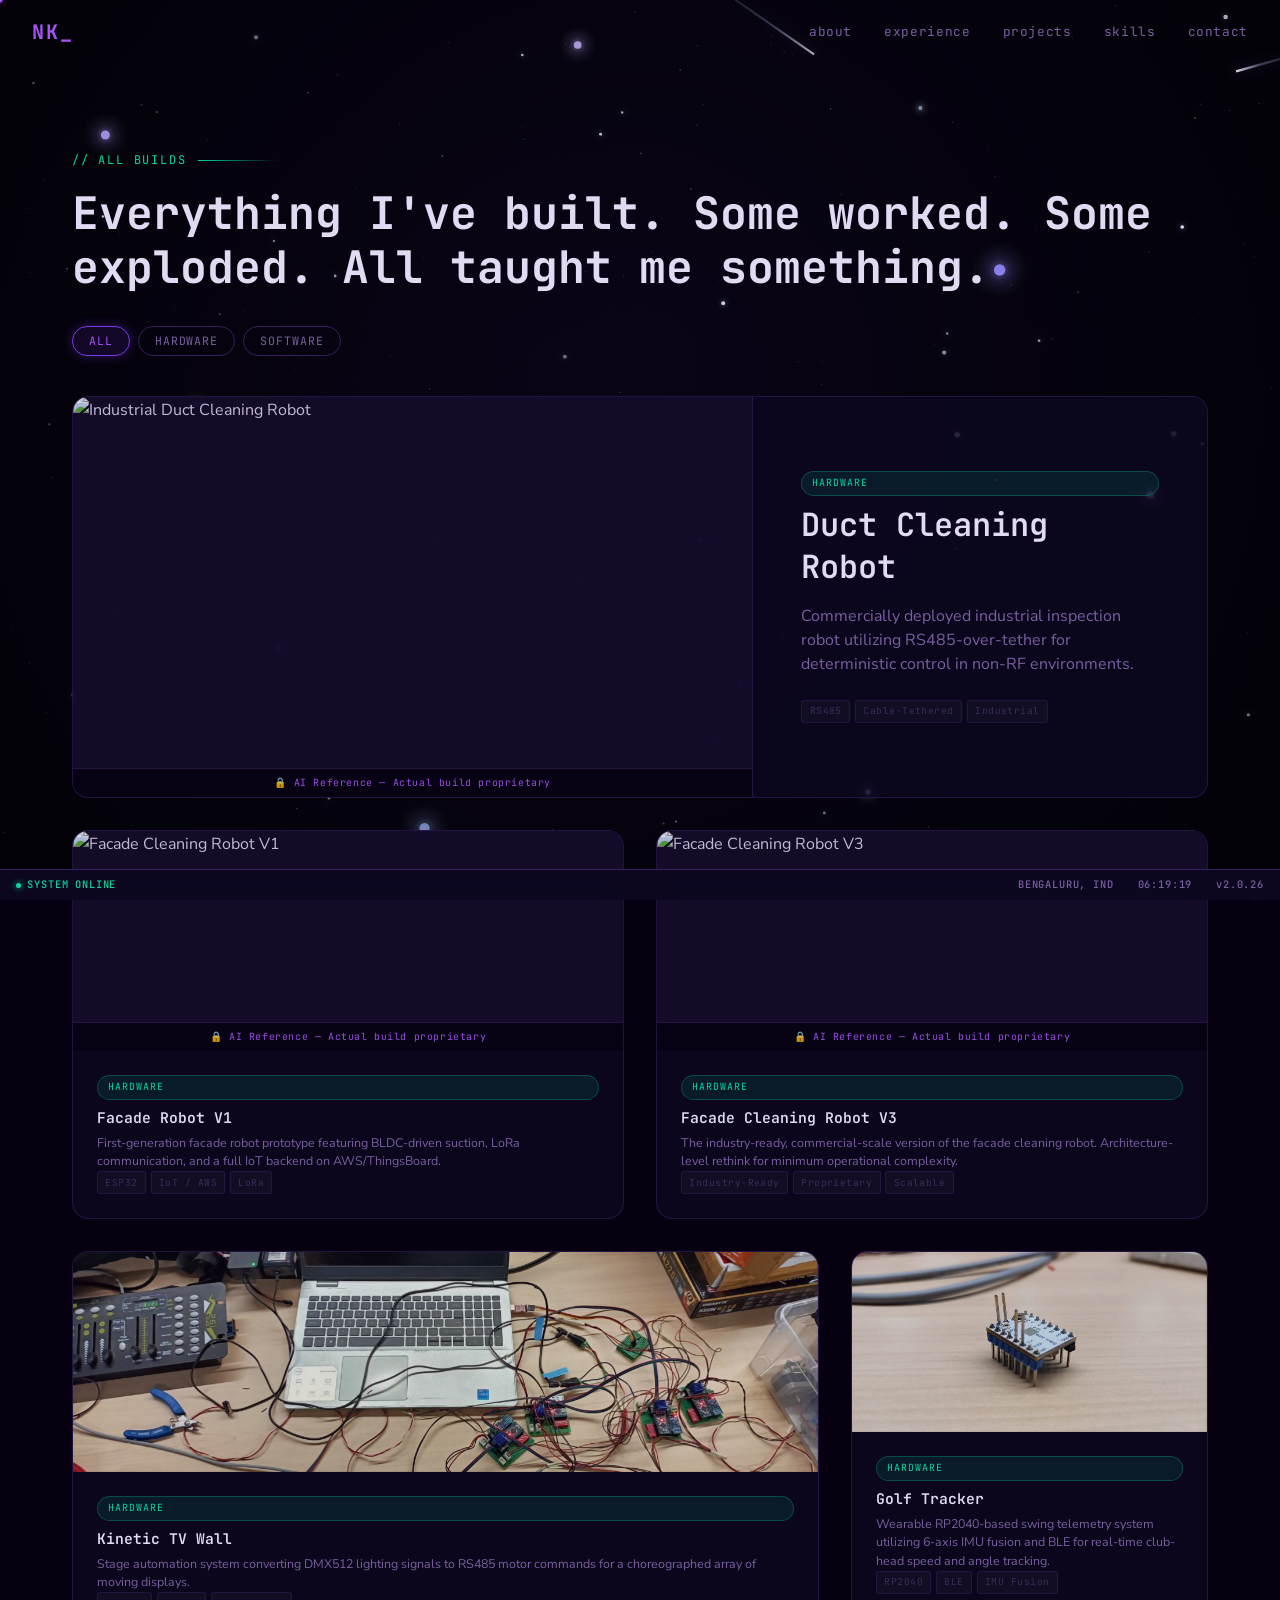
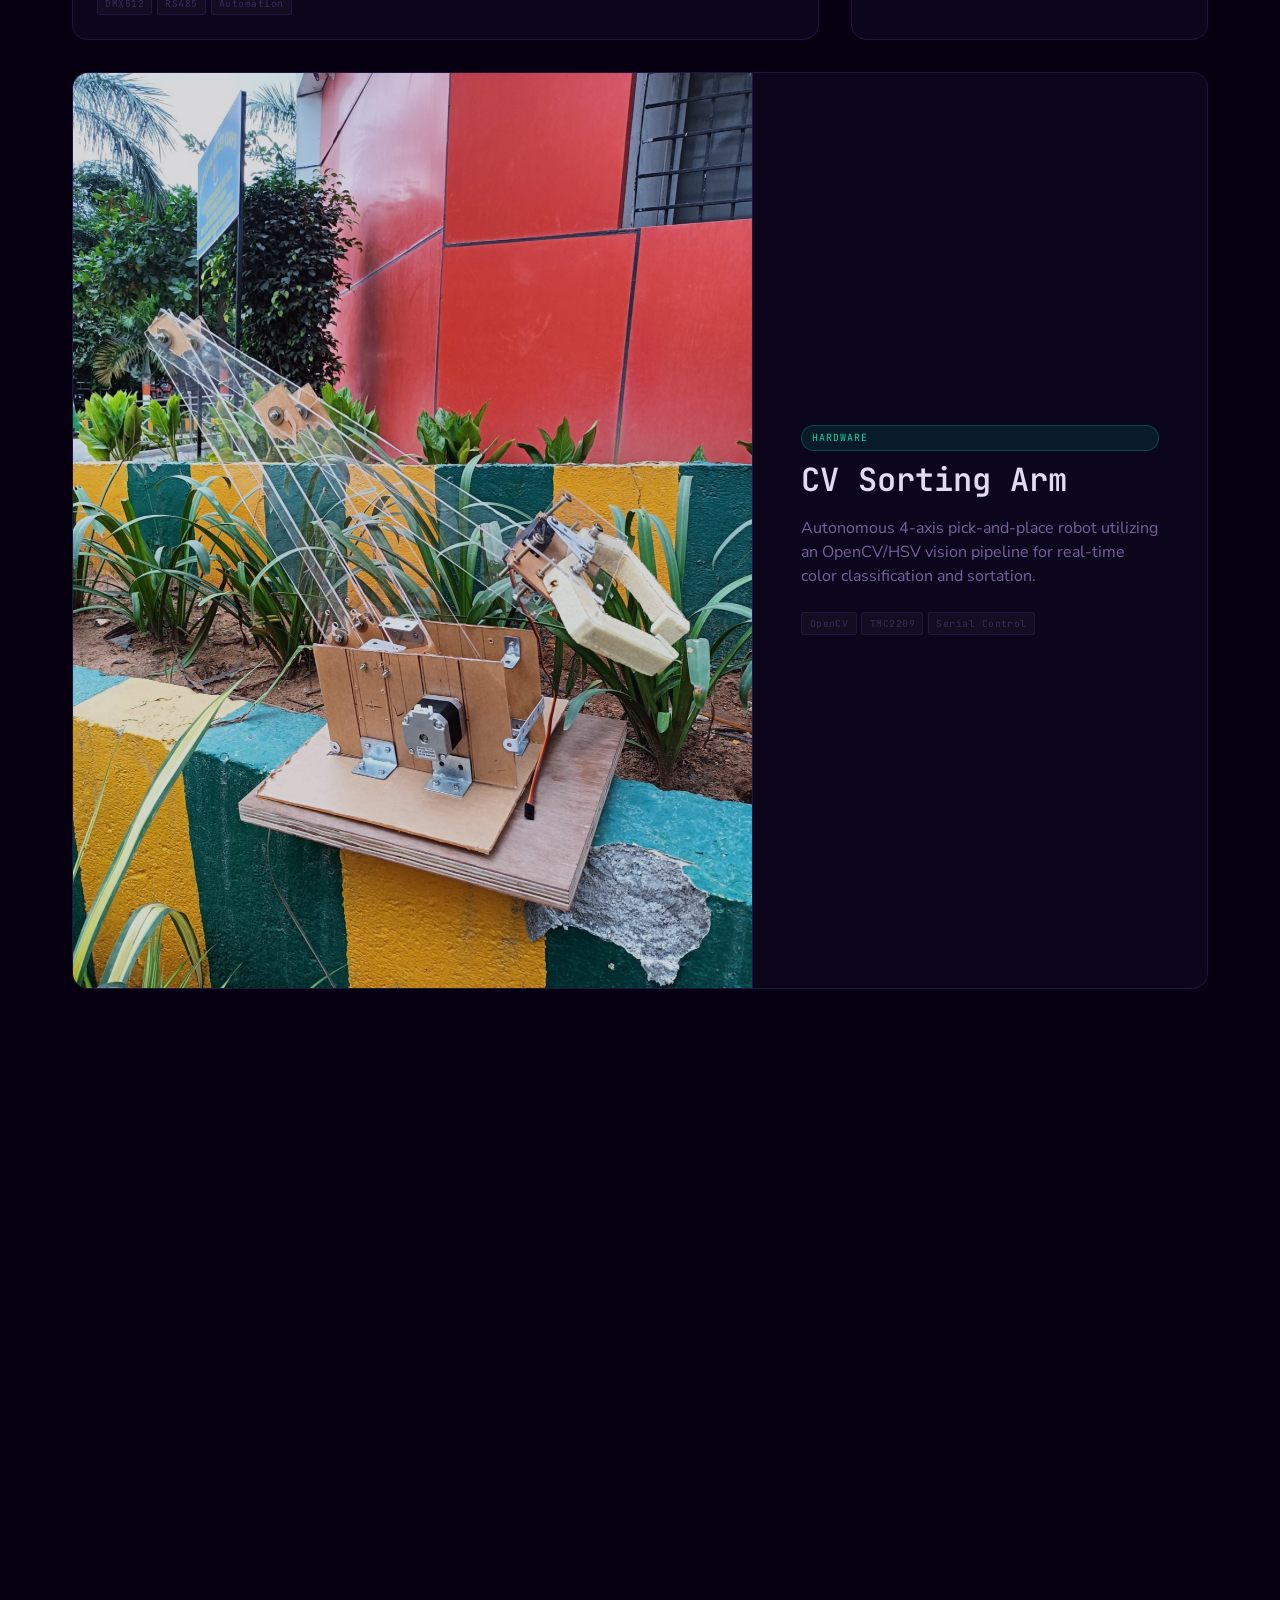
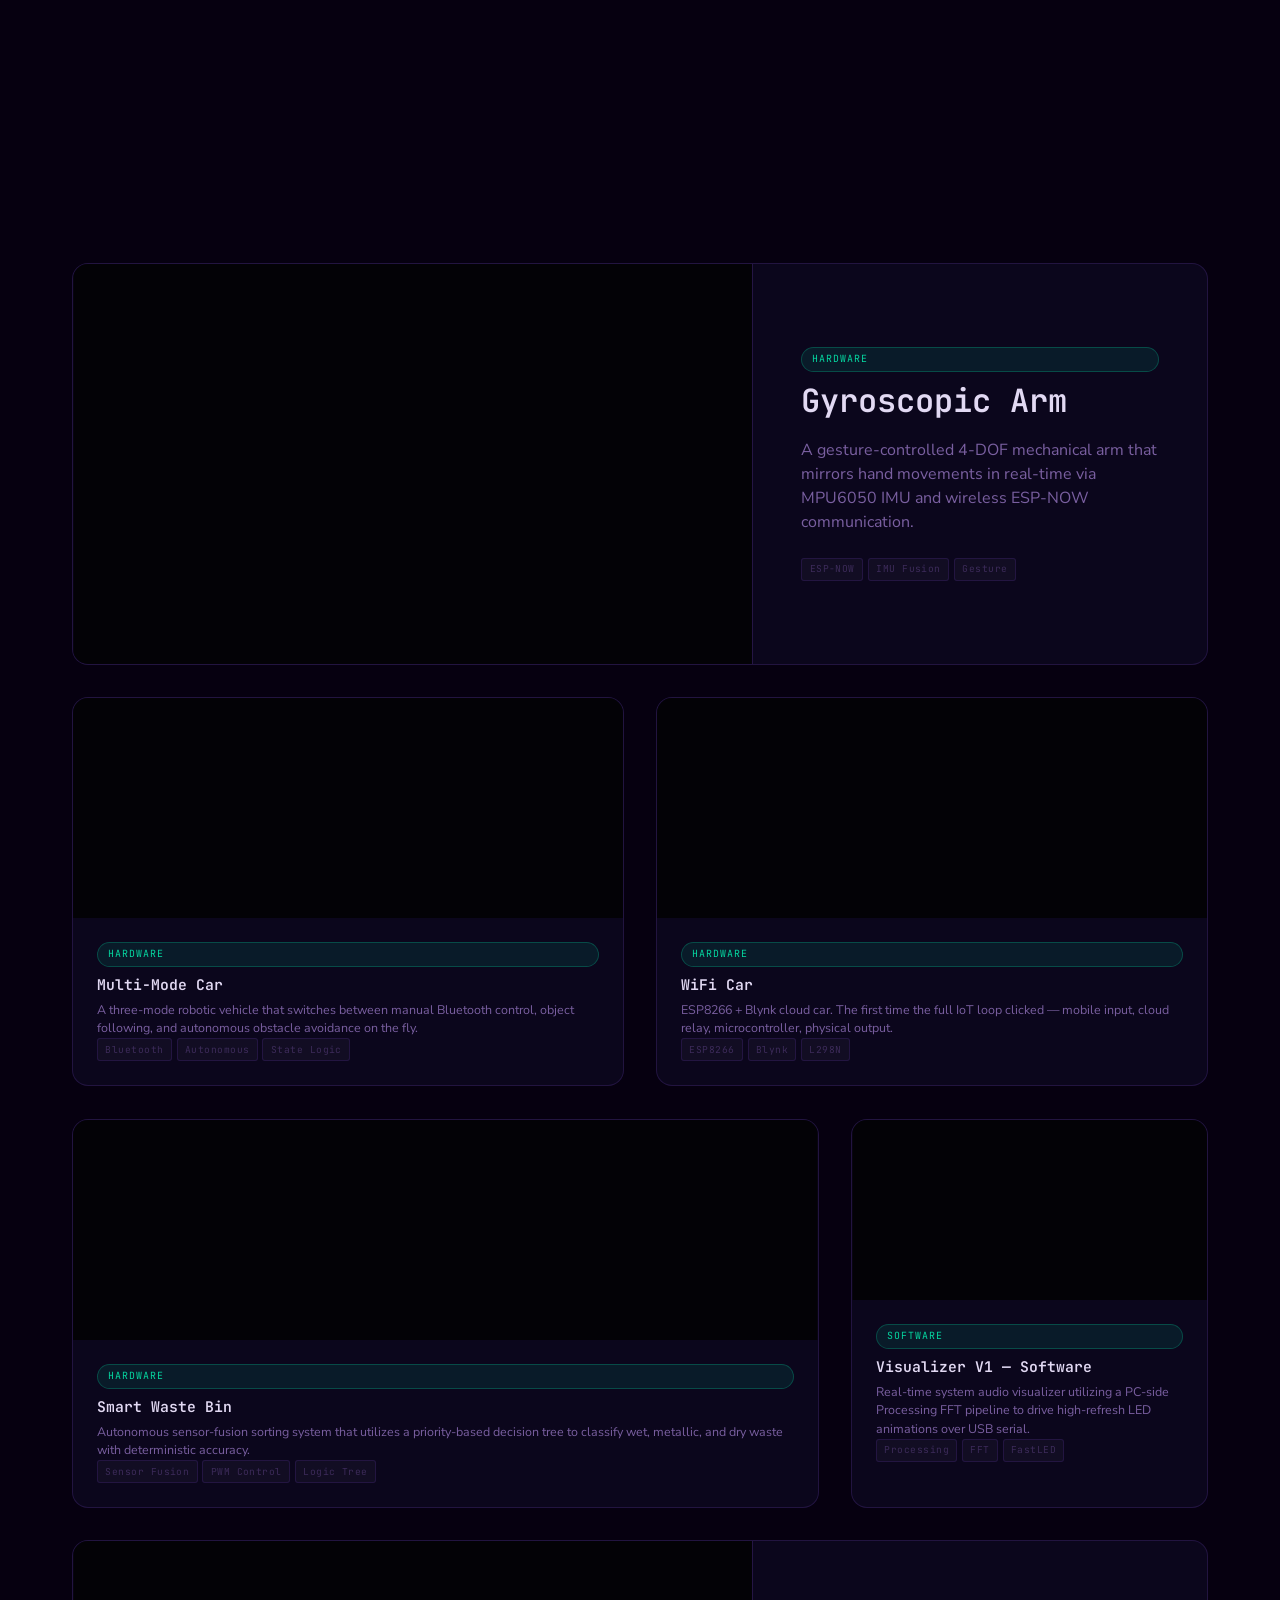
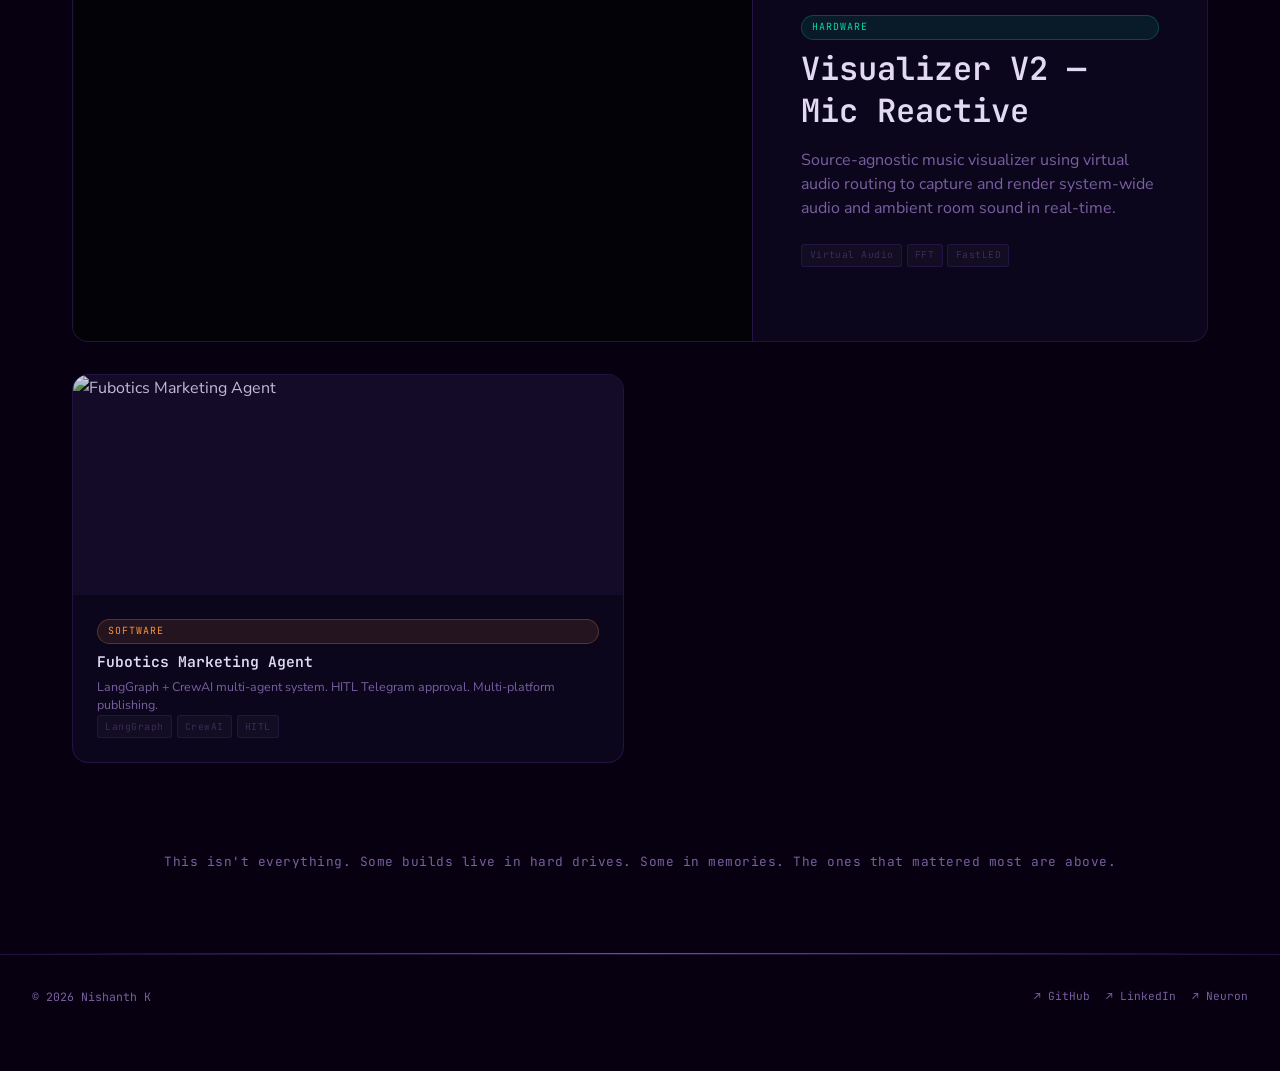
==== commit b7c2bf17: "chore: enable cloudflare web analytics" ====
--- a/builds.html
+++ b/builds.html
@@ -1,21 +1,29 @@
 <!DOCTYPE html>
 <html lang="en">
+
 <head>
   <meta charset="UTF-8" />
   <meta name="viewport" content="width=device-width, initial-scale=1.0" />
   <title>All Builds — Nishanth K</title>
-  <meta name="description" content="Portfolio of Nishanth K — Embedded Systems &amp; Robotics Engineer based in Bengaluru. I build the hardware. I write the firmware. I ship the robot." />
-  <meta name="keywords" content="embedded systems, robotics engineer, ESP32, Arduino, IoT, firmware, PCB design, Bengaluru" />
+  <meta name="description"
+    content="Portfolio of Nishanth K — Embedded Systems &amp; Robotics Engineer based in Bengaluru. I build the hardware. I write the firmware. I ship the robot." />
+  <meta name="keywords"
+    content="embedded systems, robotics engineer, ESP32, Arduino, IoT, firmware, PCB design, Bengaluru" />
   <meta property="og:title" content="All Builds — Nishanth K" />
-  <meta property="og:description" content="Everything I've built. Some worked. Some exploded. All taught me something." />
+  <meta property="og:description"
+    content="Everything I've built. Some worked. Some exploded. All taught me something." />
   <meta property="og:type" content="website" />
-  <link rel="icon" type="image/svg+xml" href="data:image/svg+xml,<svg xmlns='http://www.w3.org/2000/svg' viewBox='0 0 32 32'><rect width='32' height='32' fill='%23060010'/><text y='24' x='4' font-size='22' fill='%237c3aed' font-family='monospace' font-weight='bold'>N</text></svg>" />
+  <link rel="icon" type="image/svg+xml"
+    href="data:image/svg+xml,<svg xmlns='http://www.w3.org/2000/svg' viewBox='0 0 32 32'><rect width='32' height='32' fill='%23060010'/><text y='24' x='4' font-size='22' fill='%237c3aed' font-family='monospace' font-weight='bold'>N</text></svg>" />
   <link rel="stylesheet" href="styles.css" />
   <link rel="stylesheet" href="media.css" />
   <link rel="preconnect" href="https://fonts.googleapis.com">
   <link rel="preconnect" href="https://fonts.gstatic.com" crossorigin>
-  <link href="https://fonts.googleapis.com/css2?family=JetBrains+Mono:wght@300;400;500;600;700&family=Nunito+Sans:ital,opsz,wght@0,6..12,200..1000;1,6..12,200..1000&display=swap" rel="stylesheet">
+  <link
+    href="https://fonts.googleapis.com/css2?family=JetBrains+Mono:wght@300;400;500;600;700&family=Nunito+Sans:ital,opsz,wght@0,6..12,200..1000;1,6..12,200..1000&display=swap"
+    rel="stylesheet">
 </head>
+
 <body>
 
   <!-- ====== CUSTOM CURSOR ====== -->
@@ -53,7 +61,8 @@
   <section id="builds" style="padding-top: 150px; min-height: 80vh;">
     <div class="container">
       <div class="section-label reveal" data-type-label="// ALL BUILDS"></div>
-      <h2 class="section-title reveal delay-1" style="margin-bottom: 2rem;">Everything I've built. Some worked. Some exploded. All taught me something.</h2>
+      <h2 class="section-title reveal delay-1" style="margin-bottom: 2rem;">Everything I've built. Some worked. Some
+        exploded. All taught me something.</h2>
 
       <div class="project-filters reveal delay-1" id="filter-bar">
         <button class="filter-btn active" data-filter="all">ALL</button>
@@ -63,29 +72,31 @@
 
       <div class="projects-grid" id="projects-grid">
         <!-- 1. Duct Cleaning Robot -->
-        <div class="project-card" data-cat="hardware" data-name="Duct Cleaning Robot" data-media-type="photos" data-media='["assets/duct-robot/D1.png"]'
-          data-desc="HOOK: A robust, cable-tethered system engineered for high-consequence environments where wireless communication is biologically and physically impossible.
-
-Built for actual commercial deployment in industrial HVAC and pipeline systems, this robot utilizes a dedicated cable tether for simultaneous power and persistent data transmission. A specialized video balun handles the high-fidelity conversion of analog camera feeds, transmitting live inspection telemetry directly to an integrated operator console.
-
-The console acts as a centralized command hub, housing joystick interfaces and live monitors within a single, ruggedized handheld station. By utilizing RS485 differential signaling, the system ensures deterministic control over the robot’s motors even in metal-enclosed environments where RF signals cannot penetrate.
-
-Unlike laboratory prototypes, multiple units of this architecture were deployed commercially in production facilities. The focus was on noise rejection and high-EMI resistance, ensuring that every operational deployment remained synchronized and stable under industrial loads.
-
-KEY CHALLENGE: Transmitting reliable video and control signals simultaneously through a single tether in electrically noisy industrial environments. Selecting RS485 for its noise-rejection properties and specialized video baluns for signal conversion was critical to maintaining a persistent feed in harsh EMI conditions.
-
-DISCLAIMER: Images are AI-generated references — actual build cannot be shown publicly as it is proprietary to Fubotics. Real footage and photos available on request."
+        <div class="project-card" data-cat="hardware" data-name="Duct Cleaning Robot" data-media-type="photos"
+          data-media='["assets/duct-robot/D1.png"]' data-desc="Industrial inspection and cleaning robot built for environments where wireless is not an option.
+
+Cable-tethered architecture for simultaneous power and data — a single tether carrying RS485 control signals and analog camera feed via video balun. The operator console housed joystick interfaces and live monitors in a single ruggedized unit. RS485 was chosen specifically for noise rejection in metal-enclosed ducts where RF signals cannot penetrate.
+
+Multiple units were built and validated to a production-ready standard. Site visits during early deployment informed final calibration decisions on signal timing and motor response thresholds.
+
+Key challenge: Transmitting reliable video and control data simultaneously through one tether in high-EMI industrial environments. RS485 differential signaling and specialized video baluns were the right combination — no other configuration held stable under industrial loads.
+
+Images are reference renders. Actual build is proprietary to Fubotics. Real footage available on request."
           data-tech="RS485, RJ45, Video Balun, Analog Camera, Cable Tether, L298N, Joystick Console, Embedded C, Motor Control Systems">
           <div class="project-light"></div>
           <div class="project-thumb">
-            <img class="project-img" src="assets/duct-robot/D1.png" alt="Industrial Duct Cleaning Robot" loading="lazy" />
-            <div class="project-overlay"><div class="project-overlay-text">VIEW DETAILS</div></div>
+            <img class="project-img" src="assets/duct-robot/D1.png" alt="Industrial Duct Cleaning Robot"
+              loading="lazy" />
+            <div class="project-overlay">
+              <div class="project-overlay-text">VIEW DETAILS</div>
+            </div>
             <div class="ai-ref-badge">🔒 AI Reference — Actual build proprietary</div>
           </div>
           <div class="project-body">
             <div class="project-category">HARDWARE</div>
             <div class="project-name">Duct Cleaning Robot</div>
-            <div class="project-desc">Commercially deployed industrial inspection robot utilizing RS485-over-tether for deterministic control in non-RF environments.</div>
+            <div class="project-desc">Commercially deployed industrial inspection robot utilizing RS485-over-tether for
+              deterministic control in non-RF environments.</div>
             <div class="project-tags">
               <span class="project-tag">RS485</span>
               <span class="project-tag">Cable-Tethered</span>
@@ -95,29 +106,32 @@
         </div>
 
         <!-- 2. Facade Cleaning Robot V1 -->
-        <div class="project-card" data-cat="hardware" data-name="Facade Cleaning Robot V1" data-media-type="photos" data-media='["assets/facade-v1/V1.png"]'
-          data-desc="HOOK: The prototype that proved the concept was buildable—a physical system that transitioned from an idea on paper to operating on a real building facade.
-
-I owned the complete technical build from day one, covering the electronics, firmware, and mechanical assembly. The hardware utilized BLDC motors driven by ESCs for suction and movement, alongside a custom rotary brush and spray system. Power was managed by a heavy-duty SMPS engineered to handle the simultaneous current demands of multiple high-draw components without voltage sag.
-
-The software architecture was built for real-world deployment, utilizing an ESP32 to communicate with a Mosquitto MQTT broker on AWS. For device management and telemetry, I integrated ThingsBoard and Ubidots, with a Flask backend serving as the API layer. The wireless stack went through multiple field iterations—testing WiFi and GSM before LoRa emerged as the only robust outdoor solution.
-
-This version wasn't about refined polish; it was about exposing every engineering assumption that needed to fail before V2 could exist. Every component—from brush mounting geometry to communication protocols—was prototyped, tested, and redesigned based on real failure modes encountered during facade deployment.
-
-KEY CHALLENGE: Establishing a reliable real-time communication pipeline between an outdoor robot and a cloud backend under unpredictable environmental conditions. Field tests exposed unique failure modes that never appeared during bench testing, necessitating a pivot to LoRa to ensure deterministic control.
-
-DISCLAIMER: Images are AI-generated references — actual build cannot be shown publicly as it is proprietary to Fubotics. Real footage and photos available on request."
+        <div class="project-card" data-cat="hardware" data-name="Facade Cleaning Robot V1" data-media-type="photos"
+          data-media='["assets/facade-v1/V1.png"]' data-desc="The first working prototype — concept validated on an actual building facade.
+
+Full technical ownership from day one: electronics, firmware, and mechanical assembly built ground-up. BLDC motors driven by ESCs for suction and movement, custom rotary brush and spray system, SMPS engineered for the simultaneous current draw of multiple high-drain components. The wireless stack went through real field iteration — WiFi, then GSM, then LoRa, which was the only protocol that held reliably outdoors at range.
+
+Backend ran Flask on AWS with a Mosquitto MQTT broker; ThingsBoard and Ubidots handled telemetry. Every component — from brush geometry to communication architecture — was prototyped and redesigned based on failure modes encountered on actual facades, not lab assumptions.
+
+V1's job was to prove the concept was buildable and surface every assumption that needed to break before V2 could exist. It did both.
+
+Key challenge: Building a reliable real-time control pipeline for an outdoor robot where every failure mode only shows up on an actual building. Field tests broke assumptions bench tests never touched — the pivot to LoRa came directly from that.
+
+Images are reference renders. Actual build is proprietary to Fubotics. Real footage available on request."
           data-tech="ESP32, LoRa, BLDC Motors, ESCs, SMPS, MQTT/Mosquitto, AWS, ThingsBoard, Ubidots, Flask, Embedded C, 3D Printed Prototypes">
           <div class="project-light"></div>
           <div class="project-thumb">
             <img class="project-img" src="assets/facade-v1/V1.png" alt="Facade Cleaning Robot V1" loading="lazy" />
-            <div class="project-overlay"><div class="project-overlay-text">VIEW DETAILS</div></div>
+            <div class="project-overlay">
+              <div class="project-overlay-text">VIEW DETAILS</div>
+            </div>
             <div class="ai-ref-badge">🔒 AI Reference — Actual build proprietary</div>
           </div>
           <div class="project-body">
             <div class="project-category">HARDWARE</div>
             <div class="project-name">Facade Robot V1</div>
-            <div class="project-desc">First-generation facade robot prototype featuring BLDC-driven suction, LoRa communication, and a full IoT backend on AWS/ThingsBoard.</div>
+            <div class="project-desc">First-generation facade robot prototype featuring BLDC-driven suction, LoRa
+              communication, and a full IoT backend on AWS/ThingsBoard.</div>
             <div class="project-tags">
               <span class="project-tag">ESP32</span>
               <span class="project-tag">IoT / AWS</span>
@@ -127,29 +141,33 @@
         </div>
 
         <!-- 3. Facade Cleaning Robot V3 -->
-        <div class="project-card" data-cat="hardware" data-name="Facade Cleaning Robot V3" data-media-type="photos" data-media='["assets/facade-v3/V3.png"]'
-          data-desc="HOOK: The industry-ready evolution—a fundamental architectural shift that eliminated operational complexity and scaled the concept for commercial volume.
-
-V3 represents a departure from V2's linear evolution, focusing on a ground-up mechanical rethink. The objective was to strip away the deployment friction of earlier versions, resulting in a streamlined system that significantly reduced the manpower and auxiliary equipment required for on-site setup.
-
-The prototype was fully built and validated, with the complete technology package transferred for production. This iteration proved that facade cleaning could scale beyond a single specialist team, transforming a complex robotic operation into a repeatable, commercial-grade service.
-
-Due to the nature of the development at Fubotics, specific technical details of the reorganized mechanism remain proprietary. However, the system maintains the robust communication backbone of its predecessors, utilizing ESP32, LoRa, and ESP-NOW within a cloud-synchronised AWS architecture.
-
-KEY CHALLENGE: Rethinking the core architecture from scratch to eliminate operational complexity without compromising performance. The central constraint was commercial scalability: reducing the footprint and setup time to ensure the system remained viable for large-scale, multi-team deployments.
-
-DISCLAIMER: Images are AI-generated references — actual build cannot be shown publicly as it is proprietary to Fubotics. Real footage and photos available on request."
+        <div class="project-card" data-cat="hardware" data-name="Facade Cleaning Robot V3" data-media-type="photos"
+          data-media='["assets/facade-v3/V3.png"]'
+          data-desc="The most technically advanced version of the three — a ground-up mechanical and systems redesign that took the facade cleaning concept to its highest form.
+
+Where V1 proved feasibility and V2 proved reliability, V3 solved scalability. The entire mechanical architecture was rethought from the frame up to eliminate operational complexity — fewer people needed on-site, less auxiliary equipment, faster setup on different building profiles. Every constraint from V1 and V2 deployments fed directly into what got stripped, rebuilt, or rearchitected here.
+
+The result was a system capable of being operated and serviced by a trained team without needing the original engineer present. Complete technical documentation, SOPs, and the validated hardware package were transferred to the manufacturing partner for production scale-up. The communication backbone — ESP32, LoRa, ESP-NOW, cloud-synced AWS architecture — carried forward and refined for multi-team commercial deployment.
+
+This is what the entire V1-to-V3 arc was building toward: a robotics product ready to multiply.
+
+Key challenge: Achieving a fundamental reduction in deployment complexity without losing the reliability that V2 had proven. Every simplification was a deliberate engineering decision — not a compromise.
+
+Specific mechanism details remain proprietary to Fubotics. Images are reference renders. Real footage available on request."
           data-tech="ESP32, LoRa, ESP-NOW, Embedded C, Motor Control Systems, MQTT, AWS">
           <div class="project-light"></div>
           <div class="project-thumb">
             <img class="project-img" src="assets/facade-v3/V3.png" alt="Facade Cleaning Robot V3" loading="lazy" />
-            <div class="project-overlay"><div class="project-overlay-text">VIEW DETAILS</div></div>
+            <div class="project-overlay">
+              <div class="project-overlay-text">VIEW DETAILS</div>
+            </div>
             <div class="ai-ref-badge">🔒 AI Reference — Actual build proprietary</div>
           </div>
           <div class="project-body">
             <div class="project-category">HARDWARE</div>
             <div class="project-name">Facade Cleaning Robot V3</div>
-            <div class="project-desc">The industry-ready, commercial-scale version of the facade cleaning robot. Architecture-level rethink for minimum operational complexity.</div>
+            <div class="project-desc">The industry-ready, commercial-scale version of the facade cleaning robot.
+              Architecture-level rethink for minimum operational complexity.</div>
             <div class="project-tags">
               <span class="project-tag">Industry-Ready</span>
               <span class="project-tag">Proprietary</span>
@@ -159,26 +177,31 @@
         </div>
 
         <!-- 4. Kinetic TV Wall Installation -->
-        <div class="project-card" data-cat="hardware" data-name="Kinetic TV Wall Installation" data-media-type="photos" data-media='["assets/kinetic-wall/CF2.jfif","assets/kinetic-wall/CF3.jfif","assets/kinetic-wall/CF4.jfif","assets/kinetic-wall/CF5.jfif","assets/kinetic-wall/CF6.jfif","assets/kinetic-wall/CT1.jfif"]'
-          data-desc="HOOK: A large-scale architectural installation where vertical screen motion becomes the art, choreographed via professional lighting protocols.
+        <div class="project-card" data-cat="hardware" data-name="Kinetic TV Wall Installation" data-media-type="photos"
+          data-media='["assets/kinetic-wall/CF2.jfif","assets/kinetic-wall/CF3.jfif","assets/kinetic-wall/CF4.jfif","assets/kinetic-wall/CF5.jfif","assets/kinetic-wall/CF6.jfif","assets/kinetic-wall/CT1.jfif"]'
+          data-desc="A large-scale architectural installation where vertical screen motion becomes the art, choreographed via professional lighting protocols.
 
 Built upon a heavy-duty extruded aluminum framework, this installation features five to six full-sized televisions mounted on belt-driven linear axes. Each axis is powered by high-torque stepper motors specifically engineered for precise, repeatable vertical travel over extended operational cycles.
 
-The system's intelligence lies in the communication bridge. I developed an architecture that captures DMX512 signals from a professional lighting console and converts them to RS485 for the distributed motor controllers. Each controller independently executes position and speed commands, perfectly synchronized to the DMX master timeline.
-
-I owned the entire electronics pipeline—from signal conversion and RS485 topology to driver configuration and motor tuning. This integration ensures that the mechanical load is handled with deterministic control, maintaining perfect visual alignment across all moving elements.
+The system's intelligence lies in the communication bridge. The architecture captures DMX512 signals from a professional lighting console and converts them to RS485 for the distributed motor controllers. Each controller independently executes position and speed commands, perfectly synchronized to the DMX master timeline.
+
+The entire electronics pipeline was owned end-to-end — signal conversion, RS485 topology, driver configuration, and motor tuning. This integration ensures that the mechanical load is handled with deterministic control, maintaining perfect visual alignment across all moving elements.
 
 KEY CHALLENGE: Converting the DMX512 lighting protocol into real-time RS485 motor control commands with zero drift. In a large-scale installation, any timing latency or signal interference is immediately visible as desynchronized movement; achieving sub-millisecond precision across the entire rig was the central engineering hurdle."
           data-tech="DMX512, RS485, Stepper Motors, Belt Drive System, Stepper Drivers, Extruded Aluminum Framework, Embedded Motor Controllers">
           <div class="project-light"></div>
           <div class="project-thumb">
-            <img class="project-img" src="assets/kinetic-wall/CF2.jfif" alt="Kinetic TV Wall Installation" loading="lazy" />
-            <div class="project-overlay"><div class="project-overlay-text">VIEW DETAILS</div></div>
+            <img class="project-img" src="assets/kinetic-wall/CF2.jfif" alt="Kinetic TV Wall Installation"
+              loading="lazy" />
+            <div class="project-overlay">
+              <div class="project-overlay-text">VIEW DETAILS</div>
+            </div>
           </div>
           <div class="project-body">
             <div class="project-category">HARDWARE</div>
             <div class="project-name">Kinetic TV Wall</div>
-            <div class="project-desc">Stage automation system converting DMX512 lighting signals to RS485 motor commands for a choreographed array of moving displays.</div>
+            <div class="project-desc">Stage automation system converting DMX512 lighting signals to RS485 motor commands
+              for a choreographed array of moving displays.</div>
             <div class="project-tags">
               <span class="project-tag">DMX512</span>
               <span class="project-tag">RS485</span>
@@ -188,26 +211,31 @@
         </div>
 
         <!-- 5. Golf Tracker - Golf Swing Analyzer -->
-        <div class="project-card" data-cat="hardware" data-name="Golf Tracker - Golf Swing Analyzer" data-media-type="photos" data-media='["assets/golf-tracker/CT1.jfif","assets/golf-tracker/CF2.jfif","assets/golf-tracker/CF3.jfif","assets/golf-tracker/CF4.jfif","assets/golf-tracker/CF5.jfif","assets/golf-tracker/CF6.jfif"]'
-          data-desc="HOOK: Camera-free, wearable swing telemetry that provides professional-grade feedback directly from the club shaft.
+        <div class="project-card" data-cat="hardware" data-name="Golf Tracker - Golf Swing Analyzer"
+          data-media-type="photos"
+          data-media='["assets/golf-tracker/CT1.jfif","assets/golf-tracker/CF2.jfif","assets/golf-tracker/CF3.jfif","assets/golf-tracker/CF4.jfif","assets/golf-tracker/CF5.jfif","assets/golf-tracker/CF6.jfif"]'
+          data-desc="Camera-free, wearable swing telemetry that provides professional-grade feedback directly from the club shaft.
 
 The hardware is centered around the Arduino Nano RP2040 Connect, utilizing its onboard LSM6DSOX 6-axis IMU to capture the full 3D motion profile of a swing. From a single chip, the system tracks peak angular velocity, wrist rotation, and arc consistency, mapping user intent to deterministic physical data.
 
 Data transmission is handled over BLE to a mobile companion dashboard, providing immediate post-impact metrics such as swing plane angle and trajectory deviation. The RP2040's dual-core architecture is leveraged to ensure continuous high-frequency IMU sampling on one core while the other manages wireless synchronization without data loss.
 
-To maintain the natural ergonomics of the club, I designed and 3D printed an ultra-lightweight, balanced clip-on housing. This ensures that the sensor remains secure during high-velocity motions without altering the club's swing weight or the player's feel.
-
-KEY CHALLENGE: Extracting actionable swing metrics from raw IMU data in real-time. Accelerometer and gyroscope outputs are inherently noisy and prone to drift; I implemented a complementary filter to fuse both sensor streams into stable, coachable readings that accurately represent the physical motion."
+To maintain the natural ergonomics of the club, an ultra-lightweight, balanced clip-on housing was designed and 3D printed. This ensures that the sensor remains secure during high-velocity motions without altering the club's swing weight or the player's feel.
+
+KEY CHALLENGE: Extracting actionable swing metrics from raw IMU data in real-time. Accelerometer and gyroscope outputs are inherently noisy and prone to drift; a complementary filter fuses both sensor streams into stable, coachable readings that accurately represent the physical motion."
           data-tech="Arduino Nano RP2040 Connect, LSM6DSOX IMU, BLE, Complementary Filter, 3D Printed Enclosure, Companion App">
           <div class="project-light"></div>
           <div class="project-thumb">
             <img class="project-img" src="assets/golf-tracker/CT1.jfif" alt="Golf Swing Analyzer" loading="lazy" />
-            <div class="project-overlay"><div class="project-overlay-text">VIEW DETAILS</div></div>
+            <div class="project-overlay">
+              <div class="project-overlay-text">VIEW DETAILS</div>
+            </div>
           </div>
           <div class="project-body">
             <div class="project-category">HARDWARE</div>
             <div class="project-name">Golf Tracker</div>
-            <div class="project-desc">Wearable RP2040-based swing telemetry system utilizing 6-axis IMU fusion and BLE for real-time club-head speed and angle tracking.</div>
+            <div class="project-desc">Wearable RP2040-based swing telemetry system utilizing 6-axis IMU fusion and BLE
+              for real-time club-head speed and angle tracking.</div>
             <div class="project-tags">
               <span class="project-tag">RP2040</span>
               <span class="project-tag">BLE</span>
@@ -217,8 +245,9 @@
         </div>
 
         <!-- 6. Sorting Robotic Arm -->
-        <div class="project-card" data-cat="hardware" data-name="Sorting Robotic Arm" data-media-type="photos" data-media='["assets/robotic-arm/Mini1.jfif","assets/robotic-arm/Mini2.jfif","assets/robotic-arm/Mini3.jfif","assets/robotic-arm/Mini4.jfif","assets/robotic-arm/Mini6.jfif","assets/robotic-arm/Mini7.jfif","assets/robotic-arm/Mini8.jfif"]'
-          data-desc="HOOK: A four-axis autonomous system that sees, decides, and sorts—bridging the gap between computer vision and mechanical actuation.
+        <div class="project-card" data-cat="hardware" data-name="Sorting Robotic Arm" data-media-type="photos"
+          data-media='["assets/robotic-arm/Mini1.jfif","assets/robotic-arm/Mini2.jfif","assets/robotic-arm/Mini3.jfif","assets/robotic-arm/Mini4.jfif","assets/robotic-arm/Mini6.jfif","assets/robotic-arm/Mini7.jfif","assets/robotic-arm/Mini8.jfif"]'
+          data-desc="A four-axis autonomous system that sees, decides, and sorts—bridging the gap between computer vision and mechanical actuation.
 
 The arm's physical framework is hand-fabricated from acrylic sheet, with each joint manually engineered and assembled. Motion is driven by four independent stepper motors utilizing TMC2209 drivers, providing the precise angular resolution required for high-repetition pick-and-place routines across its full operational volume.
 
@@ -226,17 +255,21 @@
 
 The entire sortation cycle—from object detection and gripper actuation to transportation and home-position reset—runs autonomously. This creates a closed-loop system where software intent is translated into precise, physical logic without any human intervention after initial deployment.
 
-KEY CHALLENGE: Translating fluctuating computer vision output into reliable, repeatable mechanical sequences. Achieving consistent detection required precise calibration of HSV thresholds to account for varying ambient lighting conditions; I had to balance sensitivity to avoid both misclassification and detection failures in unstable environments."
+KEY CHALLENGE: Translating fluctuating computer vision output into reliable, repeatable mechanical sequences. Achieving consistent detection required precise calibration of HSV thresholds to account for varying ambient lighting conditions — sensitivity balanced to avoid both misclassification and detection failures in unstable environments."
           data-tech="Arduino, TMC2209 Stepper Drivers, Stepper Motors, OpenCV, Python, USB Serial Communication, Hand-Fabricated Acrylic Frame">
           <div class="project-light"></div>
           <div class="project-thumb">
-            <img class="project-img" src="assets/robotic-arm/Mini1.jfif" alt="Color-Detecting Robotic Arm" loading="lazy" />
-            <div class="project-overlay"><div class="project-overlay-text">VIEW DETAILS</div></div>
+            <img class="project-img" src="assets/robotic-arm/Mini1.jfif" alt="Color-Detecting Robotic Arm"
+              loading="lazy" />
+            <div class="project-overlay">
+              <div class="project-overlay-text">VIEW DETAILS</div>
+            </div>
           </div>
           <div class="project-body">
             <div class="project-category">HARDWARE</div>
             <div class="project-name">CV Sorting Arm</div>
-            <div class="project-desc">Autonomous 4-axis pick-and-place robot utilizing an OpenCV/HSV vision pipeline for real-time color classification and sortation.</div>
+            <div class="project-desc">Autonomous 4-axis pick-and-place robot utilizing an OpenCV/HSV vision pipeline for
+              real-time color classification and sortation.</div>
             <div class="project-tags">
               <span class="project-tag">OpenCV</span>
               <span class="project-tag">TMC2209</span>
@@ -246,18 +279,23 @@
         </div>
 
         <!-- 7. Hexarover — 6-Wheel All Terrain Robot -->
-        <div class="project-card" data-cat="hardware" data-name="Hexarover — 6-Wheel All Terrain Robot" data-media-type="photos" data-media='["assets/hexarover/IMG20241121215241.jpg","assets/hexarover/IMG20241122121353.jpg","assets/hexarover/IMG20241122064318.jpg","assets/hexarover/IMG20241205045356.jpg","assets/hexarover/IMG20241209052958.jpg","assets/hexarover/IMG20241209064607.jpg","assets/hexarover/IMG20241209064745.jpg","assets/hexarover/IMG20250210143704.jpg","assets/hexarover/IMG20250210144311_01.jpg"]'
+        <div class="project-card" data-cat="hardware" data-name="Hexarover — 6-Wheel All Terrain Robot"
+          data-media-type="photos"
+          data-media='["assets/hexarover/IMG20241121215241.jpg","assets/hexarover/IMG20241122121353.jpg","assets/hexarover/IMG20241122064318.jpg","assets/hexarover/IMG20241205045356.jpg","assets/hexarover/IMG20241209052958.jpg","assets/hexarover/IMG20241209064607.jpg","assets/hexarover/IMG20241209064745.jpg","assets/hexarover/IMG20250210143704.jpg","assets/hexarover/IMG20250210144311_01.jpg"]'
           data-desc="Six-wheeled terrain-traversing rescue robot built for stairs and uneven surfaces. No custom parts, no 3D printing — PVC/acrylic frame, BTS7960 motor driver, 7.2Ah lead-acid battery. 2-person team. Full mechanical assembly, motor control firmware, and system integration end-to-end."
           data-tech="Arduino, BTS7960 Motor Drivers, Johnson DC Motors, HC-05 Bluetooth, WiFi Module, PVC and Acrylic Frame, Tank Drive Configuration, 6WD">
           <div class="project-light"></div>
           <div class="project-thumb">
             <img class="project-img" src="assets/hexarover/IMG20241121215241.jpg" alt="Hexarover" loading="lazy" />
-            <div class="project-overlay"><div class="project-overlay-text">VIEW DETAILS</div></div>
+            <div class="project-overlay">
+              <div class="project-overlay-text">VIEW DETAILS</div>
+            </div>
           </div>
           <div class="project-body">
             <div class="project-category">HARDWARE</div>
             <div class="project-name">Hexarover</div>
-            <div class="project-desc">Six-wheeled terrain-traversing rescue robot built for stairs and uneven surfaces.</div>
+            <div class="project-desc">Six-wheeled terrain-traversing rescue robot built for stairs and uneven surfaces.
+            </div>
             <div class="project-tags">
               <span class="project-tag">BTS7960</span>
               <span class="project-tag">6WD</span>
@@ -267,8 +305,9 @@
         </div>
 
         <!-- 8. ESPCam Coin Counter -->
-        <div class="project-card" data-cat="software" data-name="ESPCam Coin Counter" data-media-type="photos" data-media='["assets/espcam/ESPCam1.jfif","assets/espcam/ESPcam2.jfif"]'
-          data-desc="HOOK: Real-time, camera-based coin sortation achieved through classical computer vision pipelines—no heavy ML models, just pure edge detection logic.
+        <div class="project-card" data-cat="software" data-name="ESPCam Coin Counter" data-media-type="photos"
+          data-media='["assets/espcam/ESPCam1.jfif","assets/espcam/ESPcam2.jfif"]'
+          data-desc="Real-time, camera-based coin sortation achieved through classical computer vision pipelines—no heavy ML models, just pure edge detection logic.
 
 The architecture comprises an ESP32-CAM streaming live MJPEG telemetry over WiFi to a local Python environment. Utilizing OpenCV, the signal is processed through a deterministic CV pipeline: noise reduction via Gaussian blur, grayscale conversion, and Canny edge detection to isolate precise object boundaries.
 
@@ -276,17 +315,20 @@
 
 This project demonstrates the efficiency of classical vision algorithms over resource-heavy machine learning. By operating directly on geometric and topological features, the system achieves sub-millisecond classification speeds that are ideal for high-throughput edge environments.
 
-KEY CHALLENGE: Eliminating false edges caused by specular highlights on reflective coin surfaces. Since coins are inherently reflective, shadows and glare often create artifact contours; I solved this by iteratively tuning the Gaussian blur kernel and Canny thresholds to suppress surface reflections while maintaining structural boundary integrity."
+KEY CHALLENGE: Eliminating false edges caused by specular highlights on reflective coin surfaces. Since coins are inherently reflective, shadows and glare often create artifact contours — solved by iteratively tuning the Gaussian blur kernel and Canny thresholds to suppress surface reflections while maintaining structural boundary integrity."
           data-tech="ESP32-CAM, Python, OpenCV, MJPEG Stream, Contour Detection, Canny Edge Detection, Area Thresholding, WiFi">
           <div class="project-light"></div>
           <div class="project-thumb">
             <img class="project-img" src="assets/espcam/ESPCam1.jfif" alt="ESPCam Coin Counter" loading="lazy" />
-            <div class="project-overlay"><div class="project-overlay-text">VIEW DETAILS</div></div>
+            <div class="project-overlay">
+              <div class="project-overlay-text">VIEW DETAILS</div>
+            </div>
           </div>
           <div class="project-body">
             <div class="project-category software">SOFTWARE</div>
             <div class="project-name">CV Coin Counter</div>
-            <div class="project-desc">Pure computer vision pipeline utilizing MJPEG streaming from ESP32-CAM to classify and count coin denominations via Canny/Contour analysis.</div>
+            <div class="project-desc">Pure computer vision pipeline utilizing MJPEG streaming from ESP32-CAM to classify
+              and count coin denominations via Canny/Contour analysis.</div>
             <div class="project-tags">
               <span class="project-tag">ESP32-CAM</span>
               <span class="project-tag">OpenCV</span>
@@ -296,8 +338,9 @@
         </div>
 
         <!-- 9. Compass — Internal R&D OS -->
-        <div class="project-card" data-cat="software" data-name="Compass — Internal R&D OS" data-media-type="photos" data-media='["assets/compass/Screenshot 2026-04-14 172843.png","assets/compass/Screenshot 2026-04-14 172901.png","assets/compass/Screenshot 2026-04-14 172913.png"]'
-          data-desc="HOOK: A high-fidelity internal operating system built to centralize institutional knowledge across every level of robotic research and development.
+        <div class="project-card" data-cat="software" data-name="Compass — Internal R&D OS" data-media-type="photos"
+          data-media='["assets/compass/Screenshot 2026-04-14 172843.png","assets/compass/Screenshot 2026-04-14 172901.png","assets/compass/Screenshot 2026-04-14 172913.png"]'
+          data-desc="A high-fidelity internal operating system built to centralize institutional knowledge across every level of robotic research and development.
 
 Compass was engineered from scratch for Fubotics to transition institutional knowledge from scattered spreadsheets into a unified R&D platform. It integrates four core modules: an experiment tracker with full version history, a real-time lab inventory management system, project-contextual team chat, and a sophisticated RAG-driven AI assistant.
 
@@ -305,17 +348,21 @@
 
 Currently deployed on Cloudflare Pages and actively used in production, Compass serves as the single source of truth for the company. It ensures that every hardware failure, component procurement, and architectural experiment is indexed and searchable, turning raw data into an actionable technical roadmap.
 
-KEY CHALLENGE: Engineering a RAG system capable of high-accuracy retrieval across a fragmented document corpus. I implemented a custom chunking strategy and recursive metadata filtering to navigate a mix of structured experiment tables and unstructured build notes, preventing context bleed and ensuring retrieval relevance in a multi-domain vector store."
+KEY CHALLENGE: Engineering a RAG system capable of high-accuracy retrieval across a fragmented document corpus. A custom chunking strategy and recursive metadata filtering navigates a mix of structured experiment tables and unstructured build notes — preventing context bleed and ensuring retrieval relevance in a multi-domain vector store."
           data-tech="React, Supabase, pgvector, PostgreSQL, Gemini 2.5 Flash, Mistral, Supabase Edge Functions, RAG Pipeline, Vector Embeddings, Cloudflare Pages">
           <div class="project-light"></div>
           <div class="project-thumb">
-            <img class="project-img" src="assets/compass/Screenshot 2026-04-14 172843.png" alt="Compass — Internal R&D OS" loading="lazy" />
-            <div class="project-overlay"><div class="project-overlay-text">VIEW DETAILS</div></div>
+            <img class="project-img" src="assets/compass/Screenshot 2026-04-14 172843.png"
+              alt="Compass — Internal R&D OS" loading="lazy" />
+            <div class="project-overlay">
+              <div class="project-overlay-text">VIEW DETAILS</div>
+            </div>
           </div>
           <div class="project-body">
             <div class="project-category software">SOFTWARE</div>
             <div class="project-name">Compass R&D OS</div>
-            <div class="project-desc">Full internal R&D OS featuring experiment tracking, inventory management, and a specialized RAG AI assistant for Fubotics technical records.</div>
+            <div class="project-desc">Full internal R&D OS featuring experiment tracking, inventory management, and a
+              specialized RAG AI assistant for Fubotics technical records.</div>
             <div class="project-tags">
               <span class="project-tag">RAG / AI</span>
               <span class="project-tag">Supabase</span>
@@ -327,8 +374,10 @@
 
 
         <!-- 11. Alcohol Detection & Engine Lock Car -->
-        <div class="project-card" data-cat="hardware" data-name="Alcohol Detection & Engine Lock Car" data-media-type="photos" data-media='["assets/alcohol-car/AD1.jfif","assets/alcohol-car/AD2.jfif","assets/alcohol-car/AD3.jfif","assets/alcohol-car/AD4.jfif","assets/alcohol-car/AD5.jfif"]'
-          data-desc="HOOK: A non-bypassable safety system that detects alcohol impairment in real-time, immobilizes the vehicle, and transmits GPS-tagged location alerts.
+        <div class="project-card" data-cat="hardware" data-name="Alcohol Detection & Engine Lock Car"
+          data-media-type="photos"
+          data-media='["assets/alcohol-car/AD1.jfif","assets/alcohol-car/AD2.jfif","assets/alcohol-car/AD3.jfif","assets/alcohol-car/AD4.jfif","assets/alcohol-car/AD5.jfif"]'
+          data-desc="A non-bypassable safety system that detects alcohol impairment in real-time, immobilizes the vehicle, and transmits GPS-tagged location alerts.
 
 The system utilizes an MQ-3 alcohol sensor to continuously monitor ethanol concentration in the cabin. When levels exceed a deterministic threshold, an Arduino Uno triggers simultaneous actions: the L298N motor driver is disabled to cut power to the drive motors, and a SIM800L GSM module fires an emergency SMS alert.
 
@@ -340,13 +389,17 @@
           data-tech="Arduino Uno, MQ-3 Alcohol Sensor, SIM800L GSM, NEO-6M GPS, L298N Motor Driver, DC Motors">
           <div class="project-light"></div>
           <div class="project-thumb">
-            <img class="project-img" src="assets/alcohol-car/AD1.jfif" alt="Alcohol Detection &amp; Engine Lock Car" loading="lazy" />
-            <div class="project-overlay"><div class="project-overlay-text">VIEW DETAILS</div></div>
+            <img class="project-img" src="assets/alcohol-car/AD1.jfif" alt="Alcohol Detection &amp; Engine Lock Car"
+              loading="lazy" />
+            <div class="project-overlay">
+              <div class="project-overlay-text">VIEW DETAILS</div>
+            </div>
           </div>
           <div class="project-body">
             <div class="project-category">HARDWARE</div>
             <div class="project-name">Alcohol-Lock Car</div>
-            <div class="project-desc">A smart safety prototype featuring an MQ-3 sensor, GPS triangulation, and GSM alerting for non-bypassable alcohol-triggered vehicle immobilization.</div>
+            <div class="project-desc">A smart safety prototype featuring an MQ-3 sensor, GPS triangulation, and GSM
+              alerting for non-bypassable alcohol-triggered vehicle immobilization.</div>
             <div class="project-tags">
               <span class="project-tag">MQ-3</span>
               <span class="project-tag">GSM/GPS</span>
@@ -356,8 +409,9 @@
         </div>
 
         <!-- 12. Gyroscopic Robotic Arm -->
-        <div class="project-card" data-cat="hardware" data-name="Gyroscopic Robotic Arm" data-media-type="video" data-media='["https://streamable.com/ely9nw"]'
-          data-desc="HOOK: A robotic arm that mirrors your hand movements in real-time—zero buttons, zero apps, pure gesture.
+        <div class="project-card" data-cat="hardware" data-name="Gyroscopic Robotic Arm" data-media-type="video"
+          data-media='["https://streamable.com/ely9nw"]'
+          data-desc="A robotic arm that mirrors your hand movements in real-time—zero buttons, zero apps, pure gesture.
 
 Developed in two phases, the project began with a hand-fabricated foam board structure to establish the mechanical foundation and PWM control logic for four independent servo joints. Phase two introduced a wrist-mounted MPU6050 IMU to capture accelerometer and gyroscope data.
 
@@ -369,13 +423,18 @@
           data-tech="ESP32, MPU6050 IMU, PCA9685 PWM Driver, SG90 Servo Motors, ESP-NOW, Foam Board Frame">
           <div class="project-light"></div>
           <div class="project-thumb">
-            <img class="project-img" src="https://images.unsplash.com/photo-1518770660439-4636190af475?auto=format&fit=crop&w=800&q=80" alt="Gyroscopic Robotic Arm" loading="lazy" />
-            <div class="project-overlay"><div class="project-overlay-text">VIEW DETAILS</div></div>
+            <img class="project-img"
+              src="https://images.unsplash.com/photo-1518770660439-4636190af475?auto=format&fit=crop&w=800&q=80"
+              alt="Gyroscopic Robotic Arm" loading="lazy" />
+            <div class="project-overlay">
+              <div class="project-overlay-text">VIEW DETAILS</div>
+            </div>
           </div>
           <div class="project-body">
             <div class="project-category">HARDWARE</div>
             <div class="project-name">Gyroscopic Arm</div>
-            <div class="project-desc">A gesture-controlled 4-DOF mechanical arm that mirrors hand movements in real-time via MPU6050 IMU and wireless ESP-NOW communication.</div>
+            <div class="project-desc">A gesture-controlled 4-DOF mechanical arm that mirrors hand movements in real-time
+              via MPU6050 IMU and wireless ESP-NOW communication.</div>
             <div class="project-tags">
               <span class="project-tag">ESP-NOW</span>
               <span class="project-tag">IMU Fusion</span>
@@ -385,8 +444,9 @@
         </div>
 
         <!-- 13. Bluetooth Multi-Mode Car -->
-        <div class="project-card" data-cat="hardware" data-name="Bluetooth Multi-Mode Car" data-media-type="video" data-media='["https://streamable.com/8n8ri5"]'
-          data-desc="HOOK: Not just a remote-controlled car—this build is a multi-mode platform capable of transitioning between user intent and autonomous behavior in real-time.
+        <div class="project-card" data-cat="hardware" data-name="Bluetooth Multi-Mode Car" data-media-type="video"
+          data-media='["https://streamable.com/8n8ri5"]'
+          data-desc="Not just a remote-controlled car—this build is a multi-mode platform capable of transitioning between user intent and autonomous behavior in real-time.
 
 An Arduino Uno acts as the central logic unit, receiving commands over Bluetooth via an HC-05 module paired with a custom mobile application. The car supports three distinct operating modes: manual directional control, autonomous object-following, and obstacle avoidance.
 
@@ -398,13 +458,18 @@
           data-tech="Arduino Uno, HC-05 Bluetooth, Ultrasonic Sensor, L298N Motor Driver, DC Motors, Custom Mobile App">
           <div class="project-light"></div>
           <div class="project-thumb">
-            <img class="project-img" src="https://images.unsplash.com/photo-1518770660439-4636190af475?auto=format&fit=crop&w=800&q=80" alt="Bluetooth Multi-Mode Car" loading="lazy" />
-            <div class="project-overlay"><div class="project-overlay-text">VIEW DETAILS</div></div>
+            <img class="project-img"
+              src="https://images.unsplash.com/photo-1518770660439-4636190af475?auto=format&fit=crop&w=800&q=80"
+              alt="Bluetooth Multi-Mode Car" loading="lazy" />
+            <div class="project-overlay">
+              <div class="project-overlay-text">VIEW DETAILS</div>
+            </div>
           </div>
           <div class="project-body">
             <div class="project-category">HARDWARE</div>
             <div class="project-name">Multi-Mode Car</div>
-            <div class="project-desc">A three-mode robotic vehicle that switches between manual Bluetooth control, object following, and autonomous obstacle avoidance on the fly.</div>
+            <div class="project-desc">A three-mode robotic vehicle that switches between manual Bluetooth control,
+              object following, and autonomous obstacle avoidance on the fly.</div>
             <div class="project-tags">
               <span class="project-tag">Bluetooth</span>
               <span class="project-tag">Autonomous</span>
@@ -414,8 +479,9 @@
         </div>
 
         <!-- 14. WiFi Car -->
-        <div class="project-card" data-cat="hardware" data-name="WiFi Car" data-media-type="video" data-media='["https://streamable.com/2f3d2b"]'
-          data-desc="HOOK: One of the earliest lessons in embedded systems — you don't need expensive hardware to build something real.
+        <div class="project-card" data-cat="hardware" data-name="WiFi Car" data-media-type="video"
+          data-media='["https://streamable.com/2f3d2b"]'
+          data-desc="One of the earliest lessons in embedded systems — you don't need expensive hardware to build something real.
 
 An ESP8266 connects to WiFi and communicates with the Blynk cloud platform. The Blynk mobile app sends real-time button commands over the internet to the ESP, which receives them and outputs the corresponding direction signals to an L298N motor driver controlling two DC motors. No custom web server, no manual HTTP parsing — Blynk handles the communication layer, the ESP handles the execution.
 
@@ -427,13 +493,18 @@
           data-tech="ESP8266,Blynk Cloud,L298N Motor Driver,DC Motors,USB Powerbank">
           <div class="project-light"></div>
           <div class="project-thumb">
-            <img class="project-img" src="https://images.unsplash.com/photo-1518770660439-4636190af475?auto=format&fit=crop&w=800&q=80" alt="WiFi Car" loading="lazy" />
-            <div class="project-overlay"><div class="project-overlay-text">VIEW DETAILS</div></div>
+            <img class="project-img"
+              src="https://images.unsplash.com/photo-1518770660439-4636190af475?auto=format&fit=crop&w=800&q=80"
+              alt="WiFi Car" loading="lazy" />
+            <div class="project-overlay">
+              <div class="project-overlay-text">VIEW DETAILS</div>
+            </div>
           </div>
           <div class="project-body">
             <div class="project-category">HARDWARE</div>
             <div class="project-name">WiFi Car</div>
-            <div class="project-desc">ESP8266 + Blynk cloud car. The first time the full IoT loop clicked — mobile input, cloud relay, microcontroller, physical output.</div>
+            <div class="project-desc">ESP8266 + Blynk cloud car. The first time the full IoT loop clicked — mobile
+              input, cloud relay, microcontroller, physical output.</div>
             <div class="project-tags">
               <span class="project-tag">ESP8266</span>
               <span class="project-tag">Blynk</span>
@@ -443,8 +514,9 @@
         </div>
 
         <!-- 15. Smart Waste Segregation Dustbin -->
-        <div class="project-card" data-cat="hardware" data-name="Smart Waste Segregation Dustbin" data-media-type="video" data-media='["https://streamable.com/xgyhig"]'
-          data-desc="HOOK: An autonomous sensor-fusion system that classifies and sorts waste into wet, metallic, and dry categories using high-fidelity signal thresholding.
+        <div class="project-card" data-cat="hardware" data-name="Smart Waste Segregation Dustbin"
+          data-media-type="video" data-media='["https://streamable.com/xgyhig"]'
+          data-desc="An autonomous sensor-fusion system that classifies and sorts waste into wet, metallic, and dry categories using high-fidelity signal thresholding.
 
 This system utilizes a dual-sensor input pipeline to eliminate sorting friction. A capacitive moisture sensor analyzes material conductivity through analog voltage mapping, while an inductive proximity sensor provides deterministic detection for ferrous and non-ferrous metals, independent of surface aesthetics or contamination.
 
@@ -456,13 +528,18 @@
           data-tech="Arduino Uno, Capacitive Soil Moisture Sensor, Inductive Proximity Sensor, SG90 Servo Motors, Status LEDs, PWM Control">
           <div class="project-light"></div>
           <div class="project-thumb">
-            <img class="project-img" src="https://images.unsplash.com/photo-1532996122724-e3c354a0b15f?auto=format&fit=crop&w=800&q=80" alt="Smart Waste Segregation Dustbin" loading="lazy" />
-            <div class="project-overlay"><div class="project-overlay-text">VIEW DETAILS</div></div>
+            <img class="project-img"
+              src="https://images.unsplash.com/photo-1532996122724-e3c354a0b15f?auto=format&fit=crop&w=800&q=80"
+              alt="Smart Waste Segregation Dustbin" loading="lazy" />
+            <div class="project-overlay">
+              <div class="project-overlay-text">VIEW DETAILS</div>
+            </div>
           </div>
           <div class="project-body">
             <div class="project-category">HARDWARE</div>
             <div class="project-name">Smart Waste Bin</div>
-            <div class="project-desc">Autonomous sensor-fusion sorting system that utilizes a priority-based decision tree to classify wet, metallic, and dry waste with deterministic accuracy.</div>
+            <div class="project-desc">Autonomous sensor-fusion sorting system that utilizes a priority-based decision
+              tree to classify wet, metallic, and dry waste with deterministic accuracy.</div>
             <div class="project-tags">
               <span class="project-tag">Sensor Fusion</span>
               <span class="project-tag">PWM Control</span>
@@ -472,8 +549,9 @@
         </div>
 
         <!-- 16. NeoPixel Music Visualizer V1 — Software Reactive -->
-        <div class="project-card" data-cat="software" data-name="NeoPixel Music Visualizer V1 — Software Reactive" data-media-type="video" data-media='["https://streamable.com/4xtiwk"]'
-          data-desc="HOOK: A high-fidelity LED visualization system that renders the frequency spectrum of live system audio in real-time.
+        <div class="project-card" data-cat="software" data-name="NeoPixel Music Visualizer V1 — Software Reactive"
+          data-media-type="video" data-media='["https://streamable.com/4xtiwk"]'
+          data-desc="A high-fidelity LED visualization system that renders the frequency spectrum of live system audio in real-time.
 
 Driven by a Processing sketch on the PC, this system captures continuous system audio output and performs Fast Fourier Transform (FFT) analysis to extract amplitude data across multiple frequency bands. By mapping bass, mids, and highs to independent LED parameters—color, intensity, and animation speed—it creates a visual representation of the sound's shape rather than simple beat-triggered flashes.
 
@@ -485,13 +563,18 @@
           data-tech="ESP8266, NeoPixel LED Strip, FastLED Library, Processing, FFT Audio Analysis, USB Serial Communication">
           <div class="project-light"></div>
           <div class="project-thumb">
-            <img class="project-img" src="https://images.unsplash.com/photo-1518770660439-4636190af475?auto=format&fit=crop&w=800&q=80" alt="NeoPixel Music Visualizer V1" loading="lazy" />
-            <div class="project-overlay"><div class="project-overlay-text">VIEW DETAILS</div></div>
+            <img class="project-img"
+              src="https://images.unsplash.com/photo-1518770660439-4636190af475?auto=format&fit=crop&w=800&q=80"
+              alt="NeoPixel Music Visualizer V1" loading="lazy" />
+            <div class="project-overlay">
+              <div class="project-overlay-text">VIEW DETAILS</div>
+            </div>
           </div>
           <div class="project-body">
             <div class="project-category">SOFTWARE</div>
             <div class="project-name">Visualizer V1 — Software</div>
-            <div class="project-desc">Real-time system audio visualizer utilizing a PC-side Processing FFT pipeline to drive high-refresh LED animations over USB serial.</div>
+            <div class="project-desc">Real-time system audio visualizer utilizing a PC-side Processing FFT pipeline to
+              drive high-refresh LED animations over USB serial.</div>
             <div class="project-tags">
               <span class="project-tag">Processing</span>
               <span class="project-tag">FFT</span>
@@ -501,8 +584,9 @@
         </div>
 
         <!-- 17. NeoPixel Music Visualizer V2 — Microphone Reactive -->
-        <div class="project-card" data-cat="hardware" data-name="NeoPixel Music Visualizer V2 — Microphone Reactive" data-media-type="video" data-media='["https://streamable.com/ep850z"]'
-          data-desc="HOOK: Cut the wire. A decoupled visualization system that reacts to any audio source—from Spotify streams to ambient room conversation.
+        <div class="project-card" data-cat="hardware" data-name="NeoPixel Music Visualizer V2 — Microphone Reactive"
+          data-media-type="video" data-media='["https://streamable.com/ep850z"]'
+          data-desc="Cut the wire. A decoupled visualization system that reacts to any audio source—from Spotify streams to ambient room conversation.
 
 Building on the V1 architecture, V2 shifts to a system-wide ingestion model. By implementing a virtual audio cable driver, all system audio—including browser tabs, media players, and hardware microphone inputs—is routed into a unified stream for the PC-side Processing sketch.
 
@@ -514,13 +598,18 @@
           data-tech="ESP8266, NeoPixel LED Strip, FastLED Library, Processing, Virtual Audio Cable, FFT Analysis, USB Serial, Microphone Input">
           <div class="project-light"></div>
           <div class="project-thumb">
-            <img class="project-img" src="https://images.unsplash.com/photo-1518770660439-4636190af475?auto=format&fit=crop&w=800&q=80" alt="NeoPixel Music Visualizer V2" loading="lazy" />
-            <div class="project-overlay"><div class="project-overlay-text">VIEW DETAILS</div></div>
+            <img class="project-img"
+              src="https://images.unsplash.com/photo-1518770660439-4636190af475?auto=format&fit=crop&w=800&q=80"
+              alt="NeoPixel Music Visualizer V2" loading="lazy" />
+            <div class="project-overlay">
+              <div class="project-overlay-text">VIEW DETAILS</div>
+            </div>
           </div>
           <div class="project-body">
             <div class="project-category">HARDWARE</div>
             <div class="project-name">Visualizer V2 — Mic Reactive</div>
-            <div class="project-desc">Source-agnostic music visualizer using virtual audio routing to capture and render system-wide audio and ambient room sound in real-time.</div>
+            <div class="project-desc">Source-agnostic music visualizer using virtual audio routing to capture and render
+              system-wide audio and ambient room sound in real-time.</div>
             <div class="project-tags">
               <span class="project-tag">Virtual Audio</span>
               <span class="project-tag">FFT</span>
@@ -530,18 +619,24 @@
         </div>
 
         <!-- 10. Marketing Agent -->
-        <div class="project-card" data-cat="software" data-name="Marketing Agent" data-media-type="photos" data-media="[]"
+        <div class="project-card" data-cat="software" data-name="Marketing Agent" data-media-type="photos"
+          data-media="[]"
           data-desc="Multi-agent marketing automation system for Fubotics. LangGraph orchestrates a CrewAI crew that researches, writes, and publishes content across platforms. Human-in-the-loop (HITL) approval via a Telegram bot before anything goes live. Supports multi-platform scheduling."
           data-tech="LangGraph,CrewAI,LangChain,Telegram Bot,HITL,Python,OpenRouter">
           <div class="project-light"></div>
           <div class="project-thumb">
-            <img class="project-img" src="https://images.unsplash.com/photo-1677442136019-21780ecad995?auto=format&fit=crop&w=800&q=80" alt="Fubotics Marketing Agent" loading="lazy" />
-            <div class="project-overlay"><div class="project-overlay-text">VIEW DETAILS</div></div>
+            <img class="project-img"
+              src="https://images.unsplash.com/photo-1677442136019-21780ecad995?auto=format&fit=crop&w=800&q=80"
+              alt="Fubotics Marketing Agent" loading="lazy" />
+            <div class="project-overlay">
+              <div class="project-overlay-text">VIEW DETAILS</div>
+            </div>
           </div>
           <div class="project-body">
             <div class="project-category software">SOFTWARE</div>
             <div class="project-name">Fubotics Marketing Agent</div>
-            <div class="project-desc">LangGraph + CrewAI multi-agent system. HITL Telegram approval. Multi-platform publishing.</div>
+            <div class="project-desc">LangGraph + CrewAI multi-agent system. HITL Telegram approval. Multi-platform
+              publishing.</div>
             <div class="project-tags">
               <span class="project-tag">LangGraph</span>
               <span class="project-tag">CrewAI</span>
@@ -551,7 +646,9 @@
         </div>
 
         <div style="text-align: center; margin-top: 3.5rem; grid-column: 1 / -1;">
-          <p style="color: var(--text-muted); font-size: 0.8rem; font-family: var(--mono); letter-spacing: 0.5px;">This isn't everything. Some builds live in hard drives. Some in memories. The ones that mattered most are above.</p>
+          <p style="color: var(--text-muted); font-size: 0.8rem; font-family: var(--mono); letter-spacing: 0.5px;">This
+            isn't everything. Some builds live in hard drives. Some in memories. The ones that mattered most are above.
+          </p>
         </div>
       </div>
     </div>
@@ -566,7 +663,7 @@
     </div>
     <div class="footer-socials">
       <a href="https://github.com/thisisnish88-code" target="_blank">↗ GitHub</a>
-      <a href="https://linkedin.com/in/nishanth-k-b0b0b2250" target="_blank">↗ LinkedIn</a>
+      <a href="https://linkedin.com/in/nishanth-k88" target="_blank">↗ LinkedIn</a>
       <a href="https://app-heyneuron.pages.dev" target="_blank">↗ Neuron</a>
     </div>
   </footer>
@@ -601,7 +698,8 @@
           <p id="modal-desc" class="modal-desc"></p>
           <div id="modal-tags" class="modal-tags"></div>
           <div id="modal-links" class="modal-links" style="margin-top: 1.5rem; display: none;">
-            <a id="modal-live-link" href="#" target="_blank" class="btn btn-outline" style="padding: 0.5rem 1rem; font-size: 0.8rem;">↗ View Live</a>
+            <a id="modal-live-link" href="#" target="_blank" class="btn btn-outline"
+              style="padding: 0.5rem 1rem; font-size: 0.8rem;">↗ View Live</a>
           </div>
         </div>
       </div>
@@ -609,5 +707,7 @@
   </div>
 
   <script src="script.js"></script>
+  <!-- Cloudflare Web Analytics --><script defer src='https://static.cloudflareinsights.com/beacon.min.js' data-cf-beacon='{"token": "15fa384550504940b0d9c2d5b97d750b"}'></script><!-- End Cloudflare Web Analytics -->
 </body>
-</html>
+
+</html>
